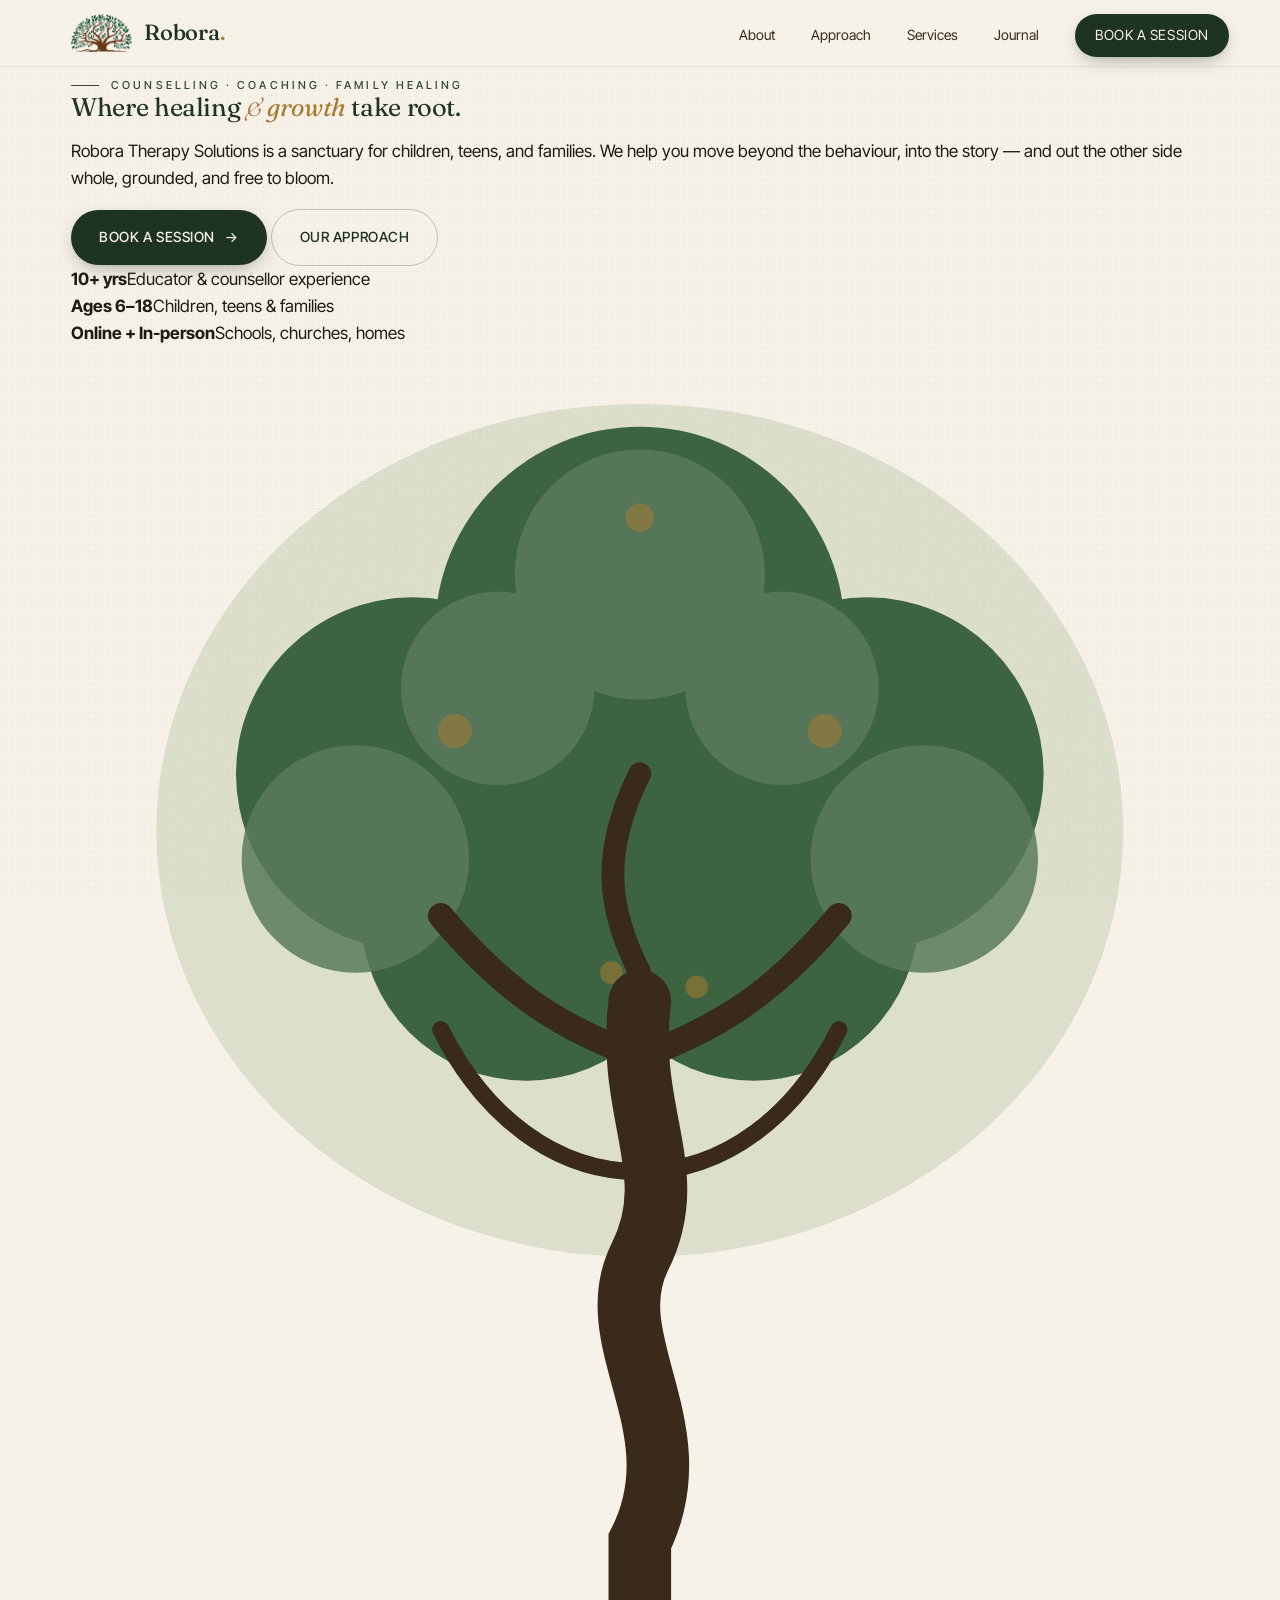
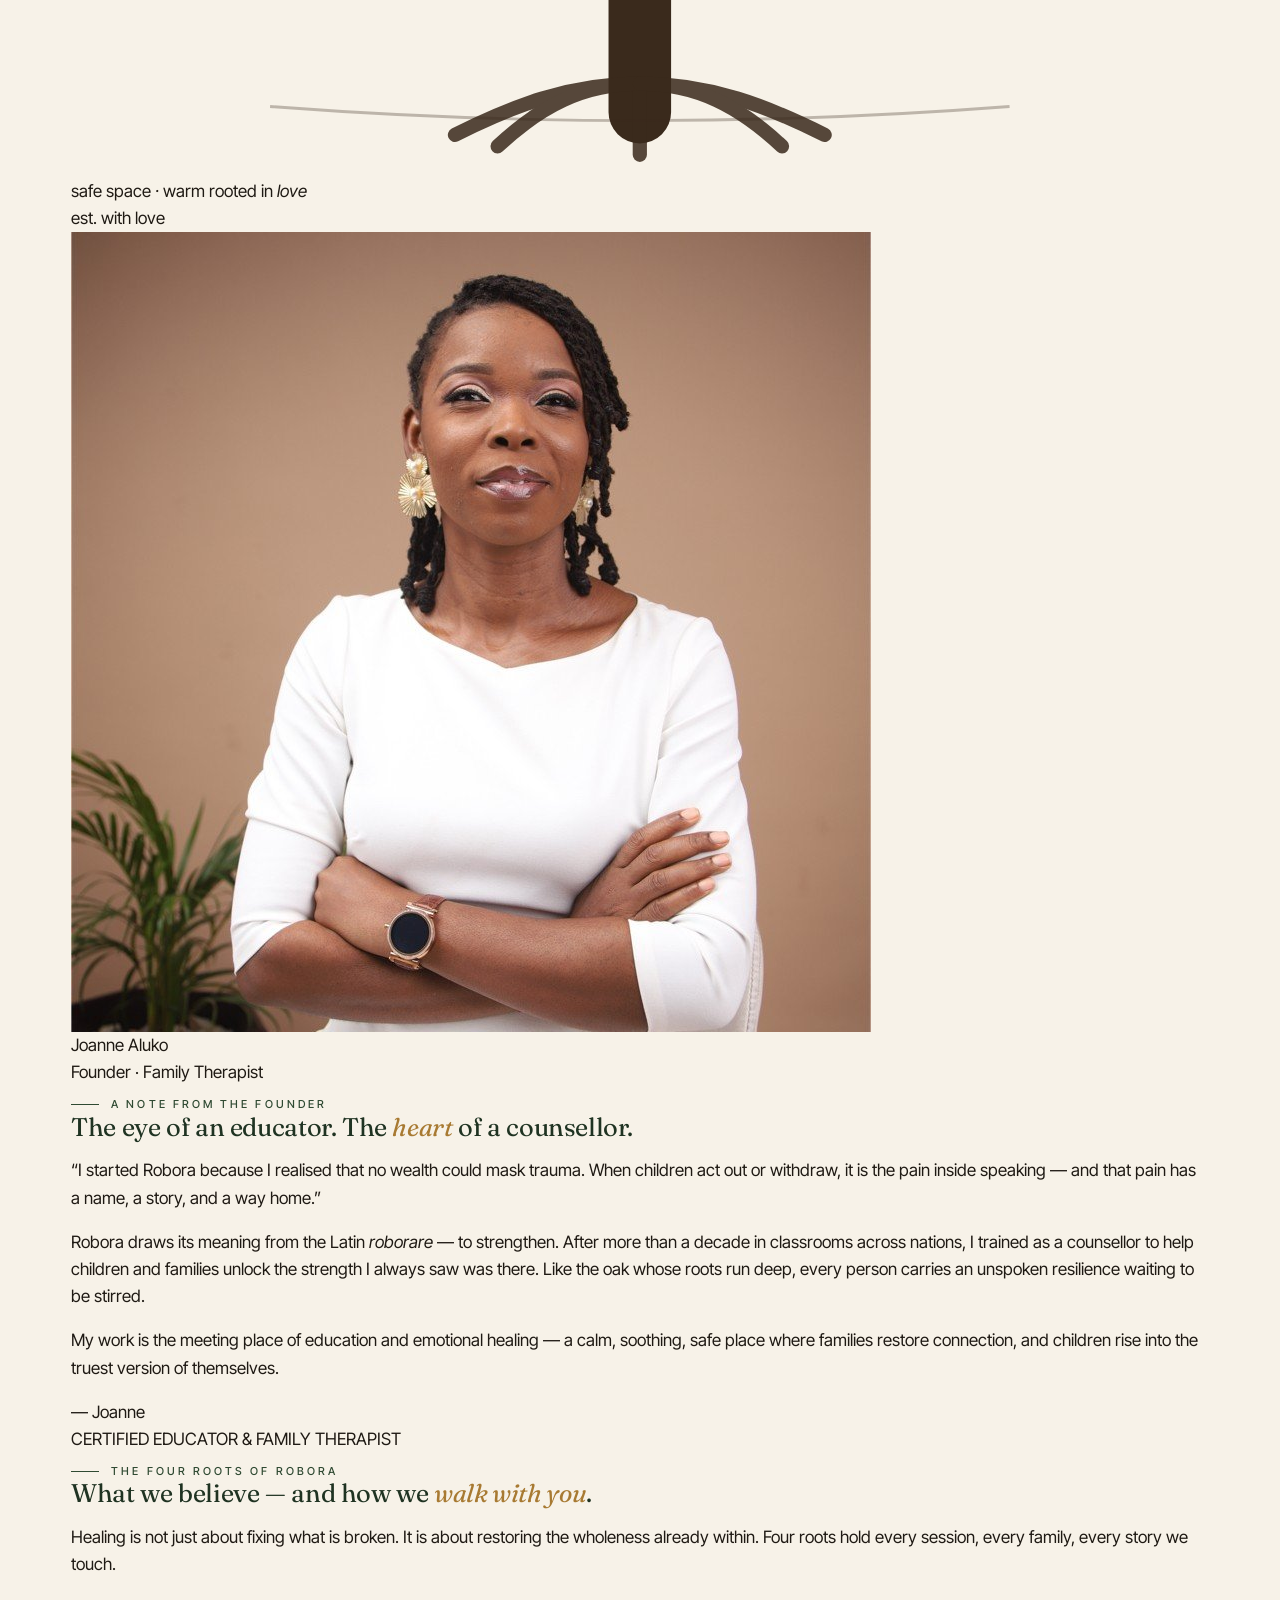
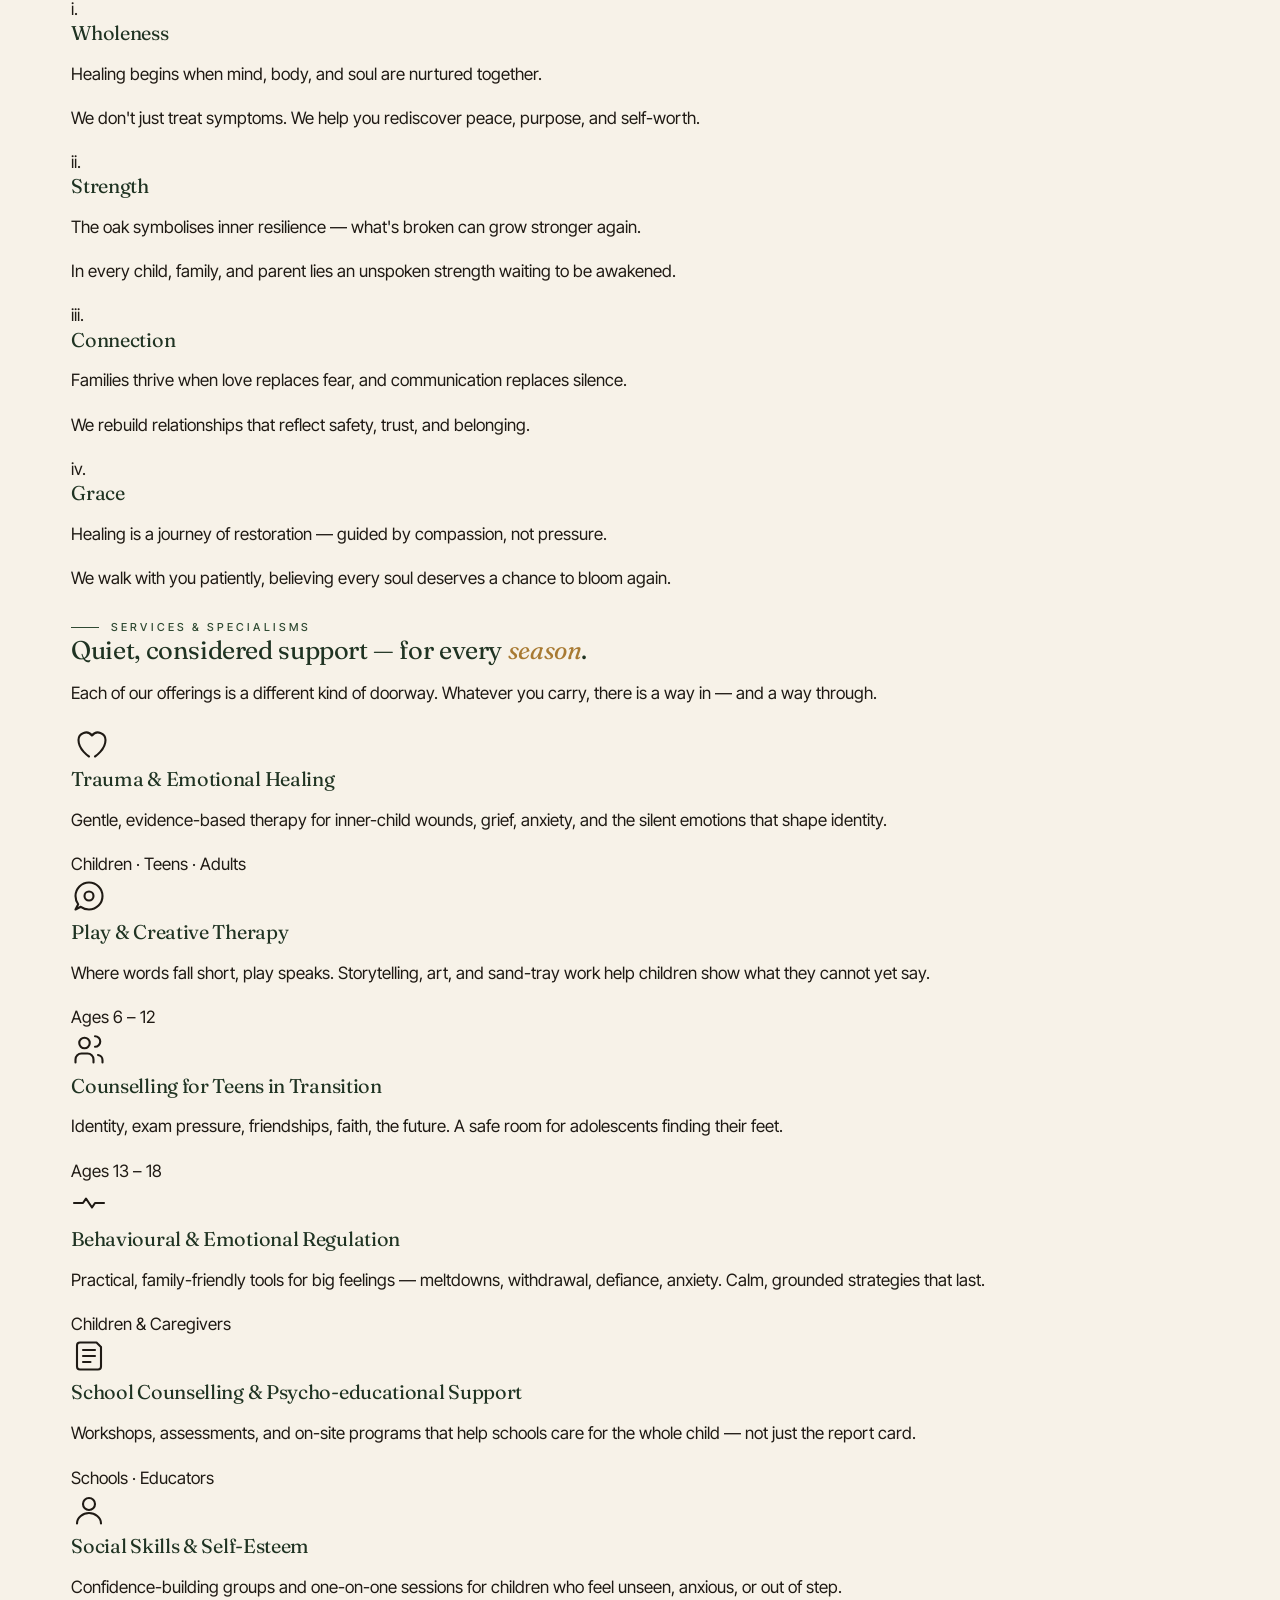
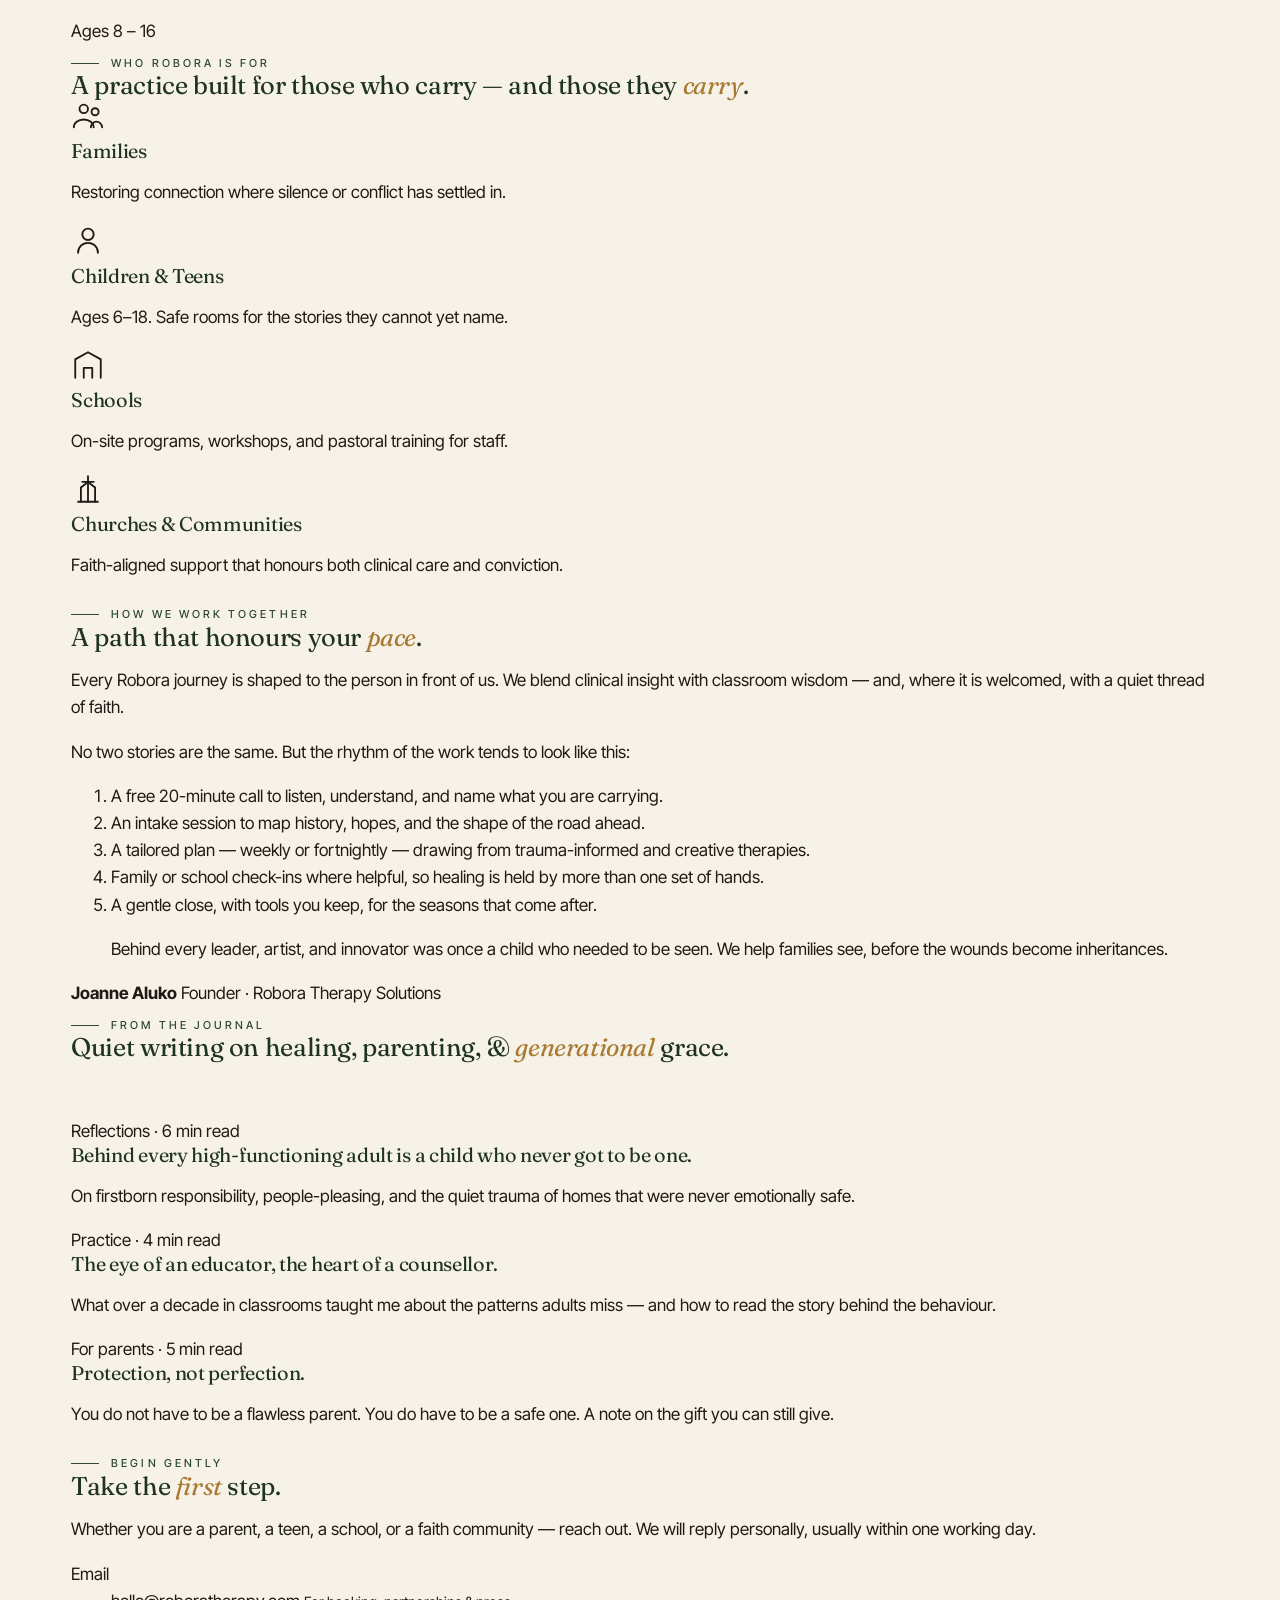
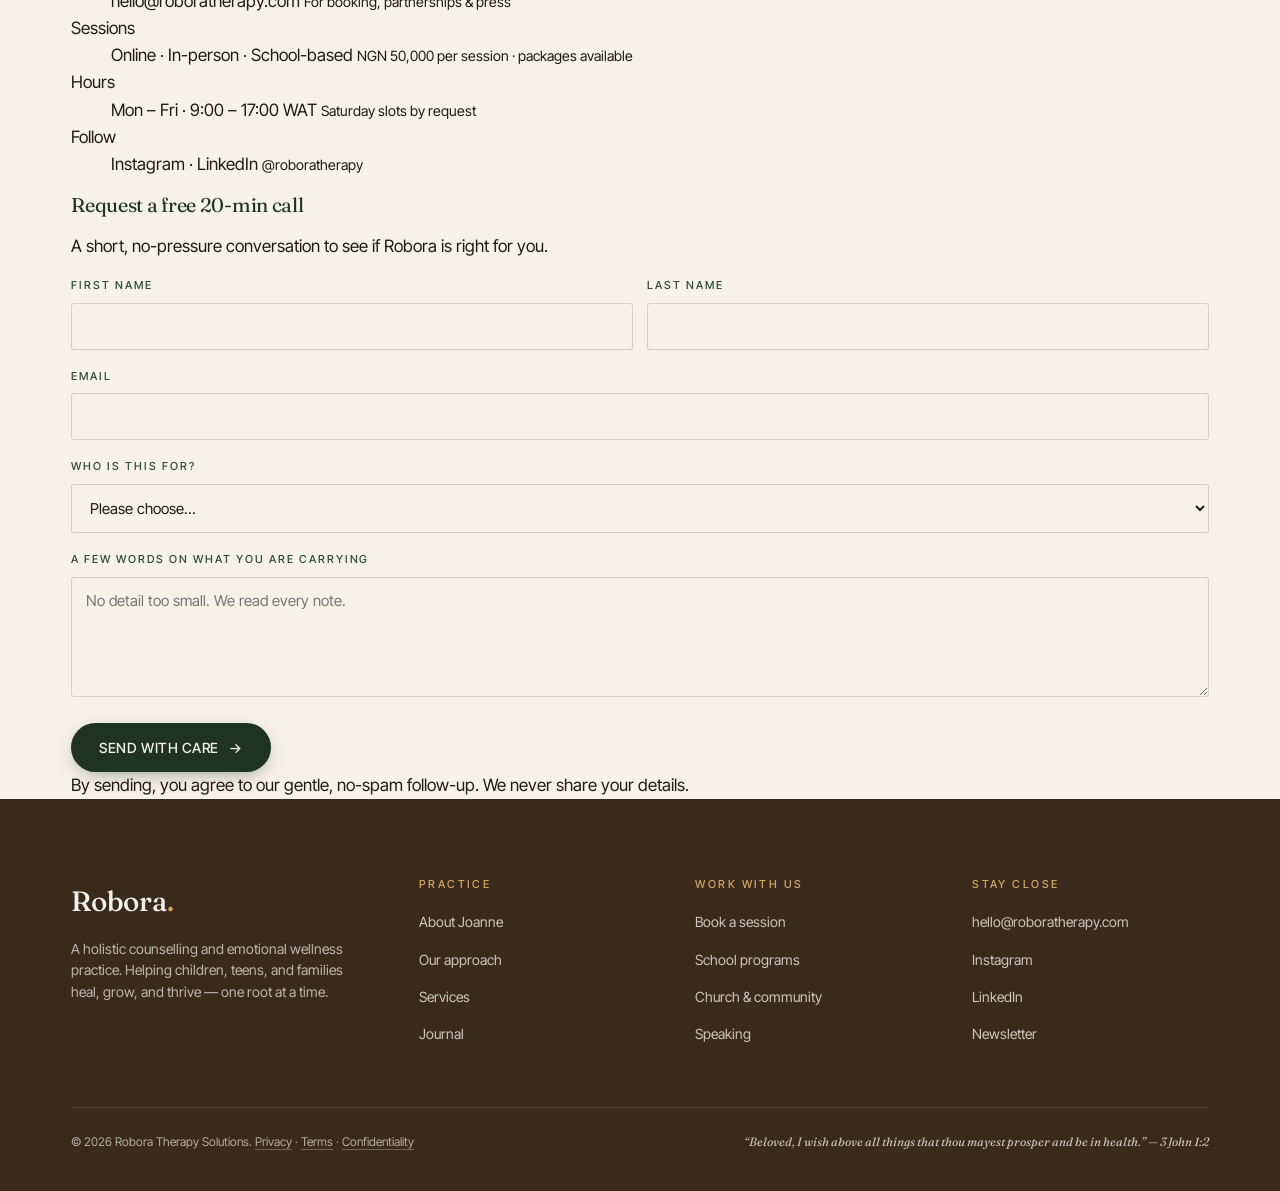
==== index.html @ 683ee9f8 "Add files via upload" ====
<!DOCTYPE html>
<html lang="en">
<head>
<meta charset="UTF-8" />
<meta name="viewport" content="width=device-width, initial-scale=1.0" />
<title>Robora Therapy Solutions — Where healing meets growth</title>
<meta name="description" content="Robora Therapy Solutions is a holistic counselling and emotional wellness practice helping children, teens, and families heal, grow, and thrive. Founded by Joanne Aluko." />
<!-- Fonts: Fraunces (display, soulful serif) + Inter Tight (clean modern sans) + Caveat (handwritten accent) -->
<link rel="preconnect" href="https://fonts.googleapis.com" />
<link rel="preconnect" href="https://fonts.gstatic.com" crossorigin />
<link href="https://fonts.googleapis.com/css2?family=Fraunces:ital,opsz,wght@0,9..144,300;0,9..144,400;0,9..144,500;0,9..144,600;0,9..144,700;1,9..144,400;1,9..144,500&family=Inter+Tight:wght@300;400;500;600&family=Caveat:wght@500;600&display=swap" rel="stylesheet" />


<meta name="description" content="Robora Therapy Solutions — a holistic counselling practice for children, teens, and families. Online and in-person sessions across Lagos, Nigeria.">
<meta name="theme-color" content="#1f3322">
<link rel="icon" type="image/png" href="assets/img/logo-icon.png">

<meta property="og:title" content="Robora Therapy Solutions · Where healing & growth take root">
<meta property="og:description" content="A holistic counselling practice for children, teens, and families. Online and in-person sessions across Lagos, Nigeria.">
<meta property="og:type" content="website">
<meta property="og:image" content="assets/img/joanne.jpg">

<link rel="preconnect" href="https://fonts.googleapis.com">
<link rel="preconnect" href="https://fonts.gstatic.com" crossorigin>
<link href="https://fonts.googleapis.com/css2?family=Fraunces:ital,opsz,wght@0,9..144,300;0,9..144,400;0,9..144,500;1,9..144,300;1,9..144,400&family=Inter+Tight:wght@300;400;500;600&family=Caveat:wght@500&display=swap" rel="stylesheet">

<link rel="stylesheet" href="assets/css/robora.css">
</head>
<body>
<a href="#main" class="sr-only">Skip to main content</a>

<!-- ═══════════════════════════════════════════════
     NAV
     ═══════════════════════════════════════════════ -->
<nav class="nav">
  <div class="nav-inner">
    <a href="#main" class="nav-brand" aria-label="Robora Therapy Solutions, home">
      <img src="assets/img/logo-icon.png" alt="" />
      <span class="wm">Robora<i>.</i></span>
    </a>
  </div>
</nav>
<!-- Toggle, drawer, and backdrop ALL live OUTSIDE <nav> so they escape the nav's stacking context. -->
<button class="nav-toggle" id="navToggle" aria-label="Open menu" aria-expanded="false" aria-controls="navLinks">
  <span class="bar"></span>
  <span class="bar"></span>
  <span class="bar"></span>
</button>
<div class="nav-links" id="navLinks">
  <a href="about/">About</a>
  <a href="#approach">Approach</a>
  <a href="#services">Services</a>
  <a href="#journal">Journal</a>
  <a href="book/" class="btn btn-primary nav-cta">Book a session</a>
  <div class="nav-drawer-foot">Rooted in love. Restored by grace.</div>
</div>
<div class="nav-backdrop" id="navBackdrop" aria-hidden="true"></div>

<main id="main" tabindex="-1">

<!-- ═══════════════════════════════════════════════
     HERO
     ═══════════════════════════════════════════════ -->
<section class="hero">
  <div class="container hero-grid">
    <div>
      <span class="eyebrow hero-eyebrow reveal">Counselling · Coaching · Family Healing</span>
      <h1 class="reveal">
        Where healing
        <span class="ampersand">&amp;</span>
        <em>growth</em>
        take root.
      </h1>
      <p class="hero-sub reveal">
        Robora Therapy Solutions is a sanctuary for children, teens, and families.
        We help you move beyond the behaviour, into the story — and out the other side
        whole, grounded, and free to bloom.
      </p>
      <div class="hero-actions reveal">
        <a href="book/" class="btn btn-primary">
          Book a session
          <span class="arrow">→</span>
        </a>
        <a href="#approach" class="btn btn-ghost">
          Our approach
        </a>
      </div>
      <div class="hero-meta reveal">
        <div><strong>10+ yrs</strong>Educator &amp; counsellor experience</div>
        <div><strong>Ages 6–18</strong>Children, teens &amp; families</div>
        <div><strong>Online + In-person</strong>Schools, churches, homes</div>
      </div>
    </div>

    <div class="hero-visual reveal" aria-hidden="true">
      <div class="frame"></div>

      <!-- Inline SVG tree (organic, hand-drawn feel) -->
      <svg class="tree" viewBox="0 0 400 500" xmlns="http://www.w3.org/2000/svg" aria-hidden="true">
        <!-- canopy halo -->
        <ellipse cx="200" cy="170" rx="170" ry="150" fill="#6a8a52" opacity="0.18"/>

        <!-- canopy clusters -->
        <g fill="#3d6440">
          <circle cx="120" cy="150" r="62"/>
          <circle cx="200" cy="100" r="72"/>
          <circle cx="280" cy="150" r="62"/>
          <circle cx="160" cy="200" r="58"/>
          <circle cx="240" cy="200" r="58"/>
          <circle cx="200" cy="170" r="70"/>
        </g>
        <g fill="#5a7a5d" opacity="0.85">
          <circle cx="100" cy="180" r="40"/>
          <circle cx="300" cy="180" r="40"/>
          <circle cx="200" cy="80" r="44"/>
          <circle cx="150" cy="120" r="34"/>
          <circle cx="250" cy="120" r="34"/>
        </g>

        <!-- highlights (gold-touched leaves) -->
        <g fill="#a87a32" opacity="0.55">
          <circle cx="135" cy="135" r="6"/>
          <circle cx="265" cy="135" r="6"/>
          <circle cx="200" cy="60" r="5"/>
          <circle cx="190" cy="220" r="4"/>
          <circle cx="220" cy="225" r="4"/>
        </g>

        <!-- trunk -->
        <path d="M200 230
                 C 195 270, 215 290, 200 320
                 C 185 350, 220 380, 200 420
                 C 200 440, 200 460, 200 480"
              stroke="#3a2a1c" stroke-width="22" fill="none" stroke-linecap="round"/>

        <!-- branches -->
        <path d="M200 250 C 175 240, 155 230, 130 200" stroke="#3a2a1c" stroke-width="9" fill="none" stroke-linecap="round"/>
        <path d="M200 250 C 225 240, 245 230, 270 200" stroke="#3a2a1c" stroke-width="9" fill="none" stroke-linecap="round"/>
        <path d="M200 220 C 190 200, 185 180, 200 150" stroke="#3a2a1c" stroke-width="8" fill="none" stroke-linecap="round"/>
        <path d="M200 290 C 170 290, 145 270, 130 240" stroke="#3a2a1c" stroke-width="6" fill="none" stroke-linecap="round"/>
        <path d="M200 290 C 230 290, 255 270, 270 240" stroke="#3a2a1c" stroke-width="6" fill="none" stroke-linecap="round"/>

        <!-- roots -->
        <g stroke="#3a2a1c" stroke-width="5" fill="none" stroke-linecap="round" opacity="0.85">
          <path d="M200 470 C 175 470, 155 478, 135 488"/>
          <path d="M200 470 C 225 470, 245 478, 265 488"/>
          <path d="M200 470 C 200 480, 200 488, 200 495"/>
          <path d="M200 470 C 180 470, 165 478, 150 492"/>
          <path d="M200 470 C 220 470, 235 478, 250 492"/>
        </g>

        <!-- ground line -->
        <path d="M70 478 Q 200 488 330 478" stroke="#3a2a1c" stroke-width="1" opacity="0.3" fill="none"/>
      </svg>

      <span class="badge b1">safe space <i>·</i> warm</span>
      <span class="badge b2">rooted in <i>love</i></span>
    </div>
  </div>
</section>

<!-- ═══════════════════════════════════════════════
     ABOUT
     ═══════════════════════════════════════════════ -->
<section class="about" id="about">
  <div class="container about-grid">
    <div class="about-portrait reveal">
      <span class="frame-mark">est. with love</span>
      <img class="portrait-photo" src="assets/img/joanne.jpg" alt="Portrait of Joanne Aluko, founder of Robora Therapy Solutions" />
      <div class="name-tag">
        <div class="n">Joanne Aluko</div>
        <div class="r">Founder · Family Therapist</div>
      </div>
    </div>

    <div class="about-content reveal">
      <span class="eyebrow">A note from the founder</span>
      <h2>The eye of an educator. The <em>heart</em> of a counsellor.</h2>
      <p class="lede">
        “I started Robora because I realised that no wealth could mask trauma. When children
        act out or withdraw, it is the pain inside speaking — and that pain has a name, a story,
        and a way home.”
      </p>
      <p>
        Robora draws its meaning from the Latin <em>roborare</em> — to strengthen.
        After more than a decade in classrooms across nations, I trained as a counsellor
        to help children and families unlock the strength I always saw was there. Like the oak
        whose roots run deep, every person carries an unspoken resilience waiting to be stirred.
      </p>
      <p>
        My work is the meeting place of education and emotional healing — a calm,
        soothing, safe place where families restore connection, and children rise into
        the truest version of themselves.
      </p>
      <div class="about-sig">— Joanne</div>
      <div class="role">CERTIFIED EDUCATOR &amp; FAMILY THERAPIST</div>
    </div>
  </div>
</section>

<!-- ═══════════════════════════════════════════════
     ROOTS / PILLARS
     ═══════════════════════════════════════════════ -->
<section class="approach" id="approach">
  <div class="container">
    <div class="roots-head">
      <div class="reveal">
        <span class="eyebrow">The four roots of Robora</span>
        <h2>What we believe — and how we <em>walk with you</em>.</h2>
      </div>
      <p class="reveal">
        Healing is not just about fixing what is broken. It is about restoring the wholeness
        already within. Four roots hold every session, every family, every story we touch.
      </p>
    </div>

    <div class="roots-grid">
      <article class="root reveal">
        <div class="num">i.</div>
        <h3>Wholeness</h3>
        <p class="core">Healing begins when mind, body, and soul are nurtured together.</p>
        <p>We don't just treat symptoms. We help you rediscover peace, purpose, and self-worth.</p>
      </article>

      <article class="root reveal">
        <div class="num">ii.</div>
        <h3>Strength</h3>
        <p class="core">The oak symbolises inner resilience — what's broken can grow stronger again.</p>
        <p>In every child, family, and parent lies an unspoken strength waiting to be awakened.</p>
      </article>

      <article class="root reveal">
        <div class="num">iii.</div>
        <h3>Connection</h3>
        <p class="core">Families thrive when love replaces fear, and communication replaces silence.</p>
        <p>We rebuild relationships that reflect safety, trust, and belonging.</p>
      </article>

      <article class="root reveal">
        <div class="num">iv.</div>
        <h3>Grace</h3>
        <p class="core">Healing is a journey of restoration — guided by compassion, not pressure.</p>
        <p>We walk with you patiently, believing every soul deserves a chance to bloom again.</p>
      </article>
    </div>
  </div>
</section>

<!-- ═══════════════════════════════════════════════
     SERVICES
     ═══════════════════════════════════════════════ -->
<section class="services" id="services">
  <div class="container">
    <div class="services-head">
      <div class="reveal">
        <span class="eyebrow">Services &amp; specialisms</span>
        <h2>Quiet, considered support — for every <em>season</em>.</h2>
      </div>
      <p class="reveal">
        Each of our offerings is a different kind of doorway. Whatever you carry, there is a way in —
        and a way through.
      </p>
    </div>

    <div class="services-grid">

      <article class="service reveal">
        <div class="icon">
          <svg width="36" height="36" viewBox="0 0 24 24" fill="none" stroke="currentColor" stroke-width="1.4" stroke-linecap="round" stroke-linejoin="round">
            <path d="M12 21s-7-4.5-7-11a5 5 0 0 1 9-3 5 5 0 0 1 9 3c0 6.5-7 11-7 11"/>
          </svg>
        </div>
        <h3>Trauma &amp; Emotional Healing</h3>
        <p>Gentle, evidence-based therapy for inner-child wounds, grief, anxiety, and the silent emotions that shape identity.</p>
        <span class="age">Children · Teens · Adults</span>
      </article>

      <article class="service featured reveal">
        <div class="icon">
          <svg width="36" height="36" viewBox="0 0 24 24" fill="none" stroke="currentColor" stroke-width="1.4" stroke-linecap="round" stroke-linejoin="round">
            <path d="M3 12c0-5 4-9 9-9s9 4 9 9-4 9-9 9c-2 0-4-.7-5.5-1.8L3 21l1.8-3.5C3.7 16 3 14 3 12z"/>
            <circle cx="12" cy="12" r="3"/>
          </svg>
        </div>
        <h3>Play &amp; Creative Therapy</h3>
        <p>Where words fall short, play speaks. Storytelling, art, and sand-tray work help children show what they cannot yet say.</p>
        <span class="age">Ages 6 – 12</span>
      </article>

      <article class="service reveal">
        <div class="icon">
          <svg width="36" height="36" viewBox="0 0 24 24" fill="none" stroke="currentColor" stroke-width="1.4" stroke-linecap="round" stroke-linejoin="round">
            <path d="M3 21v-2a4 4 0 0 1 4-4h4a4 4 0 0 1 4 4v2"/>
            <circle cx="9" cy="8" r="3.5"/>
            <path d="M16 3.5a3.5 3.5 0 0 1 0 7"/>
            <path d="M21 21v-1.5a3.5 3.5 0 0 0-3-3.5"/>
          </svg>
        </div>
        <h3>Counselling for Teens in Transition</h3>
        <p>Identity, exam pressure, friendships, faith, the future. A safe room for adolescents finding their feet.</p>
        <span class="age">Ages 13 – 18</span>
      </article>

      <article class="service reveal">
        <div class="icon">
          <svg width="36" height="36" viewBox="0 0 24 24" fill="none" stroke="currentColor" stroke-width="1.4" stroke-linecap="round" stroke-linejoin="round">
            <path d="M2 12h6l2-3 4 6 2-3h6"/>
          </svg>
        </div>
        <h3>Behavioural &amp; Emotional Regulation</h3>
        <p>Practical, family-friendly tools for big feelings — meltdowns, withdrawal, defiance, anxiety. Calm, grounded strategies that last.</p>
        <span class="age">Children &amp; Caregivers</span>
      </article>

      <article class="service reveal">
        <div class="icon">
          <svg width="36" height="36" viewBox="0 0 24 24" fill="none" stroke="currentColor" stroke-width="1.4" stroke-linecap="round" stroke-linejoin="round">
            <path d="M4 19V5a2 2 0 0 1 2-2h11l3 3v13a2 2 0 0 1-2 2H6a2 2 0 0 1-2-2z"/>
            <path d="M8 8h8M8 12h8M8 16h5"/>
          </svg>
        </div>
        <h3>School Counselling &amp; Psycho-educational Support</h3>
        <p>Workshops, assessments, and on-site programs that help schools care for the whole child — not just the report card.</p>
        <span class="age">Schools · Educators</span>
      </article>

      <article class="service reveal">
        <div class="icon">
          <svg width="36" height="36" viewBox="0 0 24 24" fill="none" stroke="currentColor" stroke-width="1.4" stroke-linecap="round" stroke-linejoin="round">
            <circle cx="12" cy="8" r="4"/>
            <path d="M4 21c0-4 4-7 8-7s8 3 8 7"/>
          </svg>
        </div>
        <h3>Social Skills &amp; Self-Esteem</h3>
        <p>Confidence-building groups and one-on-one sessions for children who feel unseen, anxious, or out of step.</p>
        <span class="age">Ages 8 – 16</span>
      </article>

    </div>
  </div>
</section>

<!-- ═══════════════════════════════════════════════
     AUDIENCES
     ═══════════════════════════════════════════════ -->
<section class="audiences">
  <div class="container">
    <div class="aud-head">
      <span class="eyebrow reveal">Who Robora is for</span>
      <h2 class="reveal">A practice built for those who carry — and those they <em>carry</em>.</h2>
    </div>

    <div class="aud-grid">
      <div class="aud reveal">
        <div class="ring">
          <svg width="34" height="34" viewBox="0 0 24 24" fill="none" stroke="currentColor" stroke-width="1.3" stroke-linecap="round" stroke-linejoin="round">
            <circle cx="9" cy="7" r="3"/>
            <circle cx="17" cy="9" r="2.5"/>
            <path d="M2 20c0-3 3-5.5 7-5.5s7 2.5 7 5.5"/>
            <path d="M14 20c0-2.2 2-4 4-4s4 1.8 4 4"/>
          </svg>
        </div>
        <h3>Families</h3>
        <p>Restoring connection where silence or conflict has settled in.</p>
      </div>

      <div class="aud reveal">
        <div class="ring">
          <svg width="34" height="34" viewBox="0 0 24 24" fill="none" stroke="currentColor" stroke-width="1.3" stroke-linecap="round" stroke-linejoin="round">
            <circle cx="12" cy="8" r="4"/>
            <path d="M5 21c0-4 3-7 7-7s7 3 7 7"/>
          </svg>
        </div>
        <h3>Children &amp; Teens</h3>
        <p>Ages 6–18. Safe rooms for the stories they cannot yet name.</p>
      </div>

      <div class="aud reveal">
        <div class="ring">
          <svg width="34" height="34" viewBox="0 0 24 24" fill="none" stroke="currentColor" stroke-width="1.3" stroke-linecap="round" stroke-linejoin="round">
            <path d="M3 21V8l9-5 9 5v13"/>
            <path d="M9 21v-7h6v7"/>
          </svg>
        </div>
        <h3>Schools</h3>
        <p>On-site programs, workshops, and pastoral training for staff.</p>
      </div>

      <div class="aud reveal">
        <div class="ring">
          <svg width="34" height="34" viewBox="0 0 24 24" fill="none" stroke="currentColor" stroke-width="1.3" stroke-linecap="round" stroke-linejoin="round">
            <path d="M12 3v18"/>
            <path d="M8 7h8"/>
            <path d="M5 21h14"/>
            <path d="M7 21V11l5-4 5 4v10"/>
          </svg>
        </div>
        <h3>Churches &amp; Communities</h3>
        <p>Faith-aligned support that honours both clinical care and conviction.</p>
      </div>
    </div>
  </div>
</section>

<!-- ═══════════════════════════════════════════════
     APPROACH
     ═══════════════════════════════════════════════ -->
<section class="approach">
  <div class="container approach-grid">
    <div class="approach-content reveal">
      <span class="eyebrow">How we work together</span>
      <h2>A path that honours your <em>pace</em>.</h2>
      <p>
        Every Robora journey is shaped to the person in front of us. We blend clinical insight
        with classroom wisdom — and, where it is welcomed, with a quiet thread of faith.
      </p>
      <p>
        No two stories are the same. But the rhythm of the work tends to look like this:
      </p>
      <ol class="approach-list">
        <li>A free 20-minute call to listen, understand, and name what you are carrying.</li>
        <li>An intake session to map history, hopes, and the shape of the road ahead.</li>
        <li>A tailored plan — weekly or fortnightly — drawing from trauma-informed and creative therapies.</li>
        <li>Family or school check-ins where helpful, so healing is held by more than one set of hands.</li>
        <li>A gentle close, with tools you keep, for the seasons that come after.</li>
      </ol>
    </div>

    <figure class="pull-quote reveal">
      <blockquote>Behind every leader, artist, and innovator was once a child who needed to be seen. We help families see, before the wounds become inheritances.</blockquote>
      <figcaption class="src">
        <strong>Joanne Aluko</strong>
        Founder · Robora Therapy Solutions
      </figcaption>
    </figure>
  </div>
</section>

<!-- ═══════════════════════════════════════════════
     JOURNAL
     ═══════════════════════════════════════════════ -->
<section class="journal" id="journal">
  <div class="container">
    <div class="journal-head">
      <div class="reveal">
        <span class="eyebrow">From the journal</span>
        <h2>Quiet writing on healing, parenting, &amp; <em>generational</em> grace.</h2>
      </div>
      <a href="contact/" class="btn btn-ghost reveal" style="background: transparent; color: var(--ivory); border-color: rgba(247,242,232,0.3);">All entries →</a>
    </div>

    <div class="journal-grid">
      <article class="post post-1 reveal">
        <div class="img"></div>
        <div class="meta">Reflections · 6 min read</div>
        <h3>Behind every high-functioning adult is a child who never got to be one.</h3>
        <p>On firstborn responsibility, people-pleasing, and the quiet trauma of homes that were never emotionally safe.</p>
      </article>

      <article class="post post-2 reveal">
        <div class="img"></div>
        <div class="meta">Practice · 4 min read</div>
        <h3>The eye of an educator, the heart of a counsellor.</h3>
        <p>What over a decade in classrooms taught me about the patterns adults miss — and how to read the story behind the behaviour.</p>
      </article>

      <article class="post post-3 reveal">
        <div class="img"></div>
        <div class="meta">For parents · 5 min read</div>
        <h3>Protection, not perfection.</h3>
        <p>You do not have to be a flawless parent. You do have to be a safe one. A note on the gift you can still give.</p>
      </article>
    </div>
  </div>
</section>

<!-- ═══════════════════════════════════════════════
     CONTACT
     ═══════════════════════════════════════════════ -->
<section class="contact" id="contact">
  <div class="container contact-grid">
    <div class="reveal">
      <span class="eyebrow">Begin gently</span>
      <h2>Take the <em>first</em> step.</h2>
      <p class="lede">
        Whether you are a parent, a teen, a school, or a faith community —
        reach out. We will reply personally, usually within one working day.
      </p>

      <dl class="contact-list">
        <div>
          <dt>Email</dt>
          <dd>
            <a href="mailto:hello@roboratherapy.com">hello@roboratherapy.com</a>
            <small>For booking, partnerships &amp; press</small>
          </dd>
        </div>
        <div>
          <dt>Sessions</dt>
          <dd>
            Online · In-person · School-based
            <small>NGN 50,000 per session · packages available</small>
          </dd>
        </div>
        <div>
          <dt>Hours</dt>
          <dd>
            Mon – Fri · 9:00 – 17:00 WAT
            <small>Saturday slots by request</small>
          </dd>
        </div>
        <div>
          <dt>Follow</dt>
          <dd>
            <a href="contact/">Instagram</a> · <a href="contact/">LinkedIn</a>
            <small>@roboratherapy</small>
          </dd>
        </div>
      </dl>
    </div>

    <form class="contact-form reveal" onsubmit="handleSubmit(event)">
      <h3>Request a free 20-min call</h3>
      <p class="sub">A short, no-pressure conversation to see if Robora is right for you.</p>

      <div class="field-row">
        <div class="field">
          <label for="fname">First name</label>
          <input id="fname" name="fname" type="text" required />
        </div>
        <div class="field">
          <label for="lname">Last name</label>
          <input id="lname" name="lname" type="text" required />
        </div>
      </div>

      <div class="field">
        <label for="email">Email</label>
        <input id="email" name="email" type="email" required />
      </div>

      <div class="field">
        <label for="who">Who is this for?</label>
        <select id="who" name="who" required>
          <option value="">Please choose…</option>
          <option>My child (6–12)</option>
          <option>My teenager (13–18)</option>
          <option>Myself / family</option>
          <option>A school / institution</option>
          <option>A church / community</option>
        </select>
      </div>

      <div class="field">
        <label for="msg">A few words on what you are carrying</label>
        <textarea id="msg" name="msg" rows="4" placeholder="No detail too small. We read every note."></textarea>
      </div>

      <button class="btn btn-primary" type="submit">
        Send with care
        <span class="arrow">→</span>
      </button>
      <div class="small">By sending, you agree to our gentle, no-spam follow-up. We never share your details.</div>
    </form>
  </div>
</section>

</main>

<!-- ═══════════════════════════════════════════════
     FOOTER
     ═══════════════════════════════════════════════ -->
<footer class="foot">
  <div class="container">
    <div class="foot-top">
      <div class="foot-brand">
        <div class="wm">Robora<i>.</i></div>
        <p>
          A holistic counselling and emotional wellness practice. Helping children, teens,
          and families heal, grow, and thrive — one root at a time.
        </p>
      </div>

      <div class="foot-col">
        <h3>Practice</h3>
        <ul>
          <li><a href="about/">About Joanne</a></li>
          <li><a href="#approach">Our approach</a></li>
          <li><a href="#services">Services</a></li>
          <li><a href="#journal">Journal</a></li>
        </ul>
      </div>

      <div class="foot-col">
        <h3>Work with us</h3>
        <ul>
          <li><a href="book/">Book a session</a></li>
          <li><a href="#contact">School programs</a></li>
          <li><a href="#contact">Church &amp; community</a></li>
          <li><a href="#contact">Speaking</a></li>
        </ul>
      </div>

      <div class="foot-col">
        <h3>Stay close</h3>
        <ul>
          <li><a href="mailto:hello@roboratherapy.com">hello@roboratherapy.com</a></li>
          <li><a href="contact/">Instagram</a></li>
          <li><a href="contact/">LinkedIn</a></li>
          <li><a href="contact/">Newsletter</a></li>
        </ul>
      </div>
    </div>

    <div class="foot-bot">
      <span>© 2026 Robora Therapy Solutions. <a href="privacy/" style="color:inherit;border-bottom:1px solid rgba(247,242,232,0.3)">Privacy</a> · <a href="terms/" style="color:inherit;border-bottom:1px solid rgba(247,242,232,0.3)">Terms</a> · <a href="confidentiality/" style="color:inherit;border-bottom:1px solid rgba(247,242,232,0.3)">Confidentiality</a></span>
      <span class="scrip">“Beloved, I wish above all things that thou mayest prosper and be in health.” — 3 John 1:2</span>
    </div>
  </div>
</footer>

<script defer src="assets/js/robora.js"></script>
</body>
</html>
---- assets/css/robora.css ----
/* =========================================================================
   ROBORA THERAPY SOLUTIONS · site stylesheet
   Single shared CSS for every page. Tokens, components, responsive rules.
   ========================================================================= */

:root{
  /* Earth + sanctuary palette */
  --ivory:        #f7f2e8;
  --paper:        #efe7d6;
  --paper-deep:   #e7dcc6;
  --bark:         #3a2a1c;
  --ink:          #1f1a14;
  --moss:         #2f4a32;
  --moss-deep:    #1f3322;
  --moss-soft:    #5a7a5d;
  --leaf:         #6a8a52;
  --gold:         #a87a32;
  --gold-warm:    #d3a766;
  --clay:         #b8704a;

  --max: 1240px;
  --pad: clamp(20px, 4vw, 56px);

  --font-display: "Fraunces", "Cormorant Garamond", Georgia, serif;
  --font-body:    "Inter Tight", -apple-system, BlinkMacSystemFont, "Segoe UI", system-ui, sans-serif;
  --font-hand:    "Caveat", "Bradley Hand", cursive;
  --font-mono:    ui-monospace, "SFMono-Regular", Menlo, Consolas, monospace;
}

*,*::before,*::after{ box-sizing: border-box; }
html{ scroll-behavior: smooth; }
body{
  margin: 0;
  background: var(--ivory);
  color: var(--ink);
  font-family: var(--font-body);
  font-weight: 400;
  font-size: 17px;
  line-height: 1.6;
  -webkit-font-smoothing: antialiased;
  text-rendering: optimizeLegibility;
  overflow-x: hidden;
}

/* Paper grain texture overlay */
body::before{
  content: "";
  position: fixed; inset: 0;
  pointer-events: none;
  background-image:
    radial-gradient(rgba(58,42,28,0.035) 1px, transparent 1px),
    radial-gradient(rgba(58,42,28,0.025) 1px, transparent 1px);
  background-size: 3px 3px, 7px 7px;
  background-position: 0 0, 1px 2px;
  z-index: 1;
  mix-blend-mode: multiply;
}

a{ color: inherit; text-decoration: none; }
img{ max-width: 100%; display: block; }
figure{ margin: 0; }

/* Body scroll lock when drawer open */
body.menu-open{ overflow: hidden; }

/* =========================================================================
   SHARED LAYOUT
   ========================================================================= */
.container{
  max-width: var(--max);
  margin: 0 auto;
  padding: 0 var(--pad);
  position: relative;
  z-index: 2;
}

.eyebrow{
  font-family: var(--font-body);
  font-size: 11px;
  letter-spacing: 0.28em;
  text-transform: uppercase;
  color: var(--moss);
  font-weight: 500;
  display: inline-flex;
  align-items: center;
  gap: 12px;
}
.eyebrow::before{
  content: "";
  width: 28px; height: 1px;
  background: var(--moss);
  display: inline-block;
}
.eyebrow.on-dark{ color: var(--gold-warm); }
.eyebrow.on-dark::before{ background: var(--gold-warm); }

/* Headings — common */
h1, h2, h3, h4{
  font-family: var(--font-display);
  font-weight: 400;
  letter-spacing: -0.015em;
  color: var(--moss-deep);
  margin: 0;
  line-height: 1.05;
}
h1 em, h2 em, h3 em{
  font-style: italic;
  font-weight: 400;
  color: var(--gold);
  font-feature-settings: "ss01";
}
h1 .ampersand{
  font-style: italic;
  font-weight: 300;
  color: var(--clay);
}

/* Buttons */
.btn{
  display: inline-flex;
  align-items: center;
  gap: 10px;
  padding: 16px 28px;
  border-radius: 999px;
  font-family: var(--font-body);
  font-size: 14px;
  font-weight: 500;
  letter-spacing: 0.04em;
  text-transform: uppercase;
  transition: transform .35s ease, background .35s ease, color .35s ease, box-shadow .35s ease;
  cursor: pointer;
  border: none;
}
.btn-primary{
  background: var(--moss-deep);
  color: var(--ivory);
  box-shadow: 0 6px 20px -8px rgba(31,51,34,0.6);
}
.btn-primary:hover, .btn-primary:focus-visible{
  background: var(--bark);
  transform: translateY(-2px);
  box-shadow: 0 12px 28px -10px rgba(31,51,34,0.7);
}
.btn-ghost{
  background: transparent;
  color: var(--moss-deep);
  border: 1px solid rgba(31,51,34,0.25);
}
.btn-ghost:hover, .btn-ghost:focus-visible{
  background: var(--moss-deep);
  color: var(--ivory);
  border-color: var(--moss-deep);
}
.btn-ghost.on-dark{ color: var(--ivory); border-color: rgba(247,242,232,0.3); }
.btn-ghost.on-dark:hover, .btn-ghost.on-dark:focus-visible{
  background: var(--ivory); color: var(--moss-deep);
}
.btn .arrow{ transition: transform .35s ease; }
.btn:hover .arrow, .btn:focus-visible .arrow{ transform: translateX(4px); }

/* =========================================================================
   NAV (sticky top, mobile drawer from right)
   ========================================================================= */
.nav{
  position: sticky; top: 0;
  z-index: 50;
  backdrop-filter: blur(14px);
  -webkit-backdrop-filter: blur(14px);
  background: rgba(247,242,232,0.82);
  border-bottom: 1px solid rgba(58,42,28,0.08);
}
.nav-inner{
  max-width: var(--max);
  margin: 0 auto;
  padding: 14px var(--pad);
  display: flex;
  align-items: center;
  justify-content: space-between;
  gap: 24px;
}
.nav-brand{
  display: flex; align-items: center; gap: 12px;
}
.nav-brand img{ height: 38px; width: auto; object-fit: contain; }
.nav-brand .wm{
  font-family: var(--font-display);
  font-size: 22px;
  font-weight: 500;
  color: var(--moss-deep);
  letter-spacing: -0.01em;
}
.nav-brand .wm i{ font-style: normal; color: var(--gold); }

.nav-links{
  display: flex;
  gap: 36px;
  align-items: center;
  position: fixed;
  top: 0;
  right: var(--pad);
  height: 71px;
  z-index: 60;
}
.nav-links .nav-drawer-foot{ display: none; }
.nav-links a{
  font-size: 14px;
  font-weight: 400;
  color: var(--bark);
  position: relative;
  transition: color .25s;
}
.nav-links a::after{
  content: "";
  position: absolute; left: 0; bottom: -4px;
  height: 1px; width: 0;
  background: var(--gold);
  transition: width .35s ease;
}
.nav-links a:hover, .nav-links a:focus-visible{ color: var(--moss-deep); }
.nav-links a:hover::after, .nav-links a:focus-visible::after{ width: 100%; }
.nav-links a.is-current{ color: var(--moss-deep); }
.nav-links a.is-current::after{ width: 100%; }
.nav-cta{
  padding: 10px 20px;
  font-size: 12px;
}
.nav-links a.btn-primary{ color: var(--ivory); }
.nav-links a.btn-primary:hover{ color: var(--ivory); }
.nav-links a.btn-primary::after{ display: none; }

.nav-toggle{
  display: none;
  background: none; border: none;
  width: 40px; height: 40px;
  cursor: pointer;
  color: var(--moss-deep);
  align-items: center; justify-content: center;
  position: relative;
  z-index: 110;
}
.nav-toggle .bar{
  position: absolute;
  left: 10px; right: 10px;
  height: 1.5px;
  background: var(--moss-deep);
  border-radius: 2px;
  transition: transform .35s ease, opacity .25s ease, top .35s ease;
}
.nav-toggle .bar:nth-child(1){ top: 14px; }
.nav-toggle .bar:nth-child(2){ top: 20px; }
.nav-toggle .bar:nth-child(3){ top: 26px; }
.nav-toggle.is-open .bar:nth-child(1){ top: 20px; transform: rotate(45deg); }
.nav-toggle.is-open .bar:nth-child(2){ opacity: 0; }
.nav-toggle.is-open .bar:nth-child(3){ top: 20px; transform: rotate(-45deg); }

@media (max-width: 880px){
  .nav-toggle{
    display: flex;
    position: fixed;
    top: 14px;
    right: var(--pad);
  }
}

.nav-backdrop{
  position: fixed; inset: 0;
  background: rgba(31,26,20,0.45);
  backdrop-filter: blur(2px);
  -webkit-backdrop-filter: blur(2px);
  opacity: 0;
  visibility: hidden;
  transition: opacity .4s ease, visibility .4s ease;
  z-index: 90;
}
.nav-backdrop.is-open{ opacity: 1; visibility: visible; }

@media (max-width: 880px){
  .nav-links{
    position: fixed;
    top: 0; right: 0;
    height: 100dvh;
    width: min(82vw, 360px);
    background: var(--ivory);
    border-left: 1px solid rgba(58,42,28,0.1);
    box-shadow: -24px 0 60px -20px rgba(31,26,20,0.25);
    display: flex;
    flex-direction: column;
    align-items: stretch;
    gap: 0;
    padding: 96px 32px 40px;
    transform: translateX(100%);
    transition: transform .45s cubic-bezier(0.22, 1, 0.36, 1);
    z-index: 100;
    overflow-y: auto;
    background-image: radial-gradient(rgba(58,42,28,0.03) 1px, transparent 1px);
    background-size: 4px 4px;
  }
  .nav-links.is-open{ transform: translateX(0); }
  .nav-links a{
    font-family: var(--font-display);
    font-size: 22px;
    font-weight: 400;
    color: var(--moss-deep);
    padding: 18px 0;
    border-bottom: 1px solid rgba(58,42,28,0.08);
    letter-spacing: -0.01em;
    opacity: 0;
    transform: translateX(20px);
    transition: opacity .4s ease, transform .4s ease, color .25s;
  }
  .nav-links a::after{ display: none; }
  .nav-links.is-open a{ opacity: 1; transform: translateX(0); }
  .nav-links.is-open a:nth-child(1){ transition-delay: .15s; }
  .nav-links.is-open a:nth-child(2){ transition-delay: .22s; }
  .nav-links.is-open a:nth-child(3){ transition-delay: .29s; }
  .nav-links.is-open a:nth-child(4){ transition-delay: .36s; }
  .nav-links.is-open a:nth-child(5){ transition-delay: .43s; }
  .nav-links .nav-cta{
    margin-top: 24px;
    align-self: stretch;
    text-align: center;
    justify-content: center;
    font-family: var(--font-body);
    font-size: 13px;
    padding: 16px 24px;
  }
  .nav-drawer-foot{
    display: block;
    margin-top: auto;
    padding-top: 32px;
    font-family: var(--font-display);
    font-style: italic;
    font-size: 13px;
    color: var(--bark);
    opacity: 0.6;
    letter-spacing: 0.02em;
  }
}

/* =========================================================================
   PAGE HEADER (used on all interior pages)
   ========================================================================= */
.page-header{
  padding: clamp(80px, 12vh, 130px) 0 clamp(40px, 6vh, 70px);
  position: relative;
}
.page-header::before{
  content: "";
  position: absolute;
  top: 4%; right: -120px;
  width: 380px; height: 380px;
  background: radial-gradient(circle, rgba(184,137,63,0.18) 0%, transparent 70%);
  pointer-events: none;
}
.page-header .eyebrow{ margin-bottom: 24px; }
.page-header h1{
  font-size: clamp(40px, 6vw, 78px);
  font-weight: 300;
  line-height: 1;
  letter-spacing: -0.025em;
  margin-bottom: 22px;
  max-width: 18ch;
}
.page-header .lede{
  font-family: var(--font-display);
  font-style: italic;
  font-size: clamp(20px, 1.8vw, 24px);
  font-weight: 300;
  color: var(--bark);
  line-height: 1.4;
  max-width: 38ch;
}

/* =========================================================================
   PROSE — long-form content blocks
   ========================================================================= */
.prose{
  max-width: 64ch;
  margin: 0 auto;
}
.prose p{
  margin: 0 0 1.2em;
  color: var(--bark);
  font-size: 17px;
  line-height: 1.7;
}
.prose p.lede{
  font-family: var(--font-display);
  font-style: italic;
  font-size: clamp(20px, 1.6vw, 23px);
  color: var(--bark);
  line-height: 1.45;
  padding-left: 22px;
  border-left: 2px solid var(--gold);
  margin-bottom: 32px;
}
.prose h2{
  font-size: clamp(28px, 3.4vw, 40px);
  font-weight: 400;
  margin: 2.2em 0 0.6em;
  letter-spacing: -0.015em;
}
.prose h3{
  font-family: var(--font-body);
  font-size: 18px;
  font-weight: 500;
  color: var(--moss-deep);
  letter-spacing: 0;
  margin: 1.8em 0 0.5em;
  text-transform: none;
}
.prose ul, .prose ol{
  padding-left: 22px;
  margin: 1em 0 1.4em;
  color: var(--bark);
}
.prose li{
  margin-bottom: 0.4em;
  line-height: 1.6;
}
.prose li::marker{ color: var(--gold); }
.prose strong{ color: var(--ink); font-weight: 500; }
.prose em{ font-style: italic; color: var(--bark); }
.prose a{
  color: var(--moss-deep);
  border-bottom: 1px solid var(--gold);
  transition: background .25s, color .25s;
  padding-bottom: 1px;
}
.prose a:hover, .prose a:focus-visible{
  background: rgba(184,137,63,0.12);
  color: var(--bark);
}
.prose blockquote{
  font-family: var(--font-display);
  font-style: italic;
  font-size: clamp(20px, 1.8vw, 24px);
  line-height: 1.4;
  color: var(--moss-deep);
  border-left: 2px solid var(--gold);
  padding: 8px 0 8px 24px;
  margin: 1.8em 0;
}
.prose hr{
  border: none;
  border-top: 1px solid rgba(58,42,28,0.15);
  margin: 3em auto;
  width: 60%;
}

/* =========================================================================
   SECTION DIVIDERS
   ========================================================================= */
.section{ padding: clamp(60px, 9vh, 110px) 0; }
.section-tight{ padding: clamp(50px, 7vh, 80px) 0; }

.section-dark{
  background: var(--moss-deep);
  color: var(--ivory);
  position: relative;
  overflow: hidden;
}
.section-dark::before{
  content: "";
  position: absolute; inset: 0;
  background:
    radial-gradient(circle at 10% 20%, rgba(184,137,63,0.16), transparent 40%),
    radial-gradient(circle at 90% 80%, rgba(106,138,82,0.18), transparent 45%);
  pointer-events: none;
}
.section-dark .container{ position: relative; }
.section-dark h2,
.section-dark h3{ color: var(--ivory); }
.section-dark p{ color: rgba(247,242,232,0.78); }
.section-dark h2 em,
.section-dark h3 em{ color: var(--gold-warm); }

.section-paper{
  background: var(--paper);
  border-top: 1px solid rgba(58,42,28,0.08);
  border-bottom: 1px solid rgba(58,42,28,0.08);
}

/* =========================================================================
   CTA BAND — used near bottom of most interior pages
   ========================================================================= */
.cta-band{
  padding: clamp(70px, 10vh, 110px) 0;
  background: var(--moss-deep);
  color: var(--ivory);
  text-align: center;
  position: relative;
  overflow: hidden;
}
.cta-band::before{
  content: "";
  position: absolute; inset: 0;
  background: radial-gradient(circle at 50% 100%, rgba(184,137,63,0.25), transparent 60%);
  pointer-events: none;
}
.cta-band .container{ position: relative; }
.cta-band .eyebrow{ color: var(--gold-warm); margin-bottom: 20px; }
.cta-band .eyebrow::before{ background: var(--gold-warm); }
.cta-band h2{
  font-size: clamp(32px, 4.4vw, 56px);
  font-weight: 300;
  color: var(--ivory);
  max-width: 22ch;
  margin: 0 auto 24px;
}
.cta-band h2 em{ color: var(--gold-warm); }
.cta-band p{
  color: rgba(247,242,232,0.78);
  max-width: 50ch;
  margin: 0 auto 32px;
  font-size: 17px;
}
.cta-band .actions{ display: inline-flex; gap: 14px; flex-wrap: wrap; justify-content: center; }
.cta-band .btn-ghost{
  color: var(--ivory);
  border-color: rgba(247,242,232,0.3);
}
.cta-band .btn-ghost:hover, .cta-band .btn-ghost:focus-visible{
  background: var(--ivory); color: var(--moss-deep);
}

/* =========================================================================
   FORMS
   ========================================================================= */
.form-card{
  background: var(--paper);
  padding: clamp(28px, 4vw, 48px);
  border-radius: 4px;
  border: 1px solid rgba(58,42,28,0.08);
  max-width: 640px;
  margin: 0 auto;
}
.form-card h2{
  font-size: clamp(26px, 3vw, 34px);
  margin-bottom: 8px;
}
.form-card .sub{
  font-size: 15px;
  color: var(--bark);
  margin: 0 0 28px;
}
.field{ margin-bottom: 18px; }
.field label{
  display: block;
  font-size: 11px;
  letter-spacing: 0.18em;
  text-transform: uppercase;
  color: var(--moss);
  margin-bottom: 8px;
  font-weight: 500;
}
.field label .required{ color: var(--clay); }
.field input,
.field select,
.field textarea{
  width: 100%;
  padding: 13px 14px;
  border: 1px solid rgba(58,42,28,0.18);
  background: var(--ivory);
  border-radius: 3px;
  font-family: var(--font-body);
  font-size: 15px;
  color: var(--ink);
  transition: border-color .25s, background .25s;
}
.field input:focus,
.field select:focus,
.field textarea:focus{
  outline: 2px solid var(--gold);
  outline-offset: 2px;
  border-color: var(--moss-deep);
  background: #fff;
}
.field textarea{ min-height: 120px; resize: vertical; }
.field-row{ display: grid; grid-template-columns: 1fr 1fr; gap: 14px; }
@media (max-width: 600px){ .field-row{ grid-template-columns: 1fr; } }
.field-help{
  font-size: 12px;
  color: var(--bark);
  margin-top: 6px;
  opacity: 0.7;
}
.form-card .btn{ width: 100%; justify-content: center; margin-top: 8px; }
.form-card .small{
  margin-top: 14px;
  font-size: 12px;
  color: var(--bark);
  text-align: center;
}

/* Radio / checkbox tiles — used in Book step 1 */
.option-tiles{
  display: grid;
  grid-template-columns: repeat(2, 1fr);
  gap: 10px;
}
@media (max-width: 540px){ .option-tiles{ grid-template-columns: 1fr; } }
.option-tile{
  display: block;
  padding: 14px 16px;
  border: 1px solid rgba(58,42,28,0.18);
  background: var(--ivory);
  border-radius: 4px;
  cursor: pointer;
  transition: all .25s ease;
  font-size: 15px;
  color: var(--bark);
}
.option-tile input{ position: absolute; opacity: 0; pointer-events: none; }
.option-tile:hover{ border-color: var(--moss-deep); }
.option-tile:has(input:checked){
  background: var(--moss-deep);
  border-color: var(--moss-deep);
  color: var(--ivory);
}
.option-tile:has(input:focus-visible){
  outline: 2px solid var(--gold);
  outline-offset: 2px;
}

/* =========================================================================
   DEFINITION LISTS / META LISTS
   ========================================================================= */
.meta-list{
  list-style: none;
  padding: 0; margin: 0;
  display: grid; gap: 22px;
}
.meta-list > div{
  display: grid;
  grid-template-columns: 130px 1fr;
  gap: 20px;
  padding-bottom: 18px;
  border-bottom: 1px solid rgba(58,42,28,0.12);
  align-items: baseline;
}
@media (max-width: 600px){
  .meta-list > div{ grid-template-columns: 1fr; gap: 4px; }
}
.meta-list dt{
  font-size: 11px;
  letter-spacing: 0.22em;
  text-transform: uppercase;
  color: var(--moss);
  font-weight: 500;
}
.meta-list dd{
  margin: 0;
  font-family: var(--font-display);
  font-size: 19px;
  color: var(--moss-deep);
  font-weight: 400;
}
.meta-list dd a{
  border-bottom: 1px solid var(--gold);
  padding-bottom: 1px;
  transition: color .2s;
}
.meta-list dd a:hover, .meta-list dd a:focus-visible{ color: var(--gold); }
.meta-list dd small{
  display: block;
  font-family: var(--font-body);
  font-size: 13px;
  color: var(--bark);
  margin-top: 4px;
  font-weight: 400;
}

/* =========================================================================
   TWO-COL LAYOUTS
   ========================================================================= */
.split{
  display: grid;
  grid-template-columns: 1fr 1fr;
  gap: clamp(40px, 6vw, 80px);
  align-items: start;
}
.split.split-narrow{
  grid-template-columns: 0.9fr 1.1fr;
}
.split.split-wide{
  grid-template-columns: 1.1fr 0.9fr;
}
@media (max-width: 880px){
  .split, .split.split-narrow, .split.split-wide{ grid-template-columns: 1fr; }
}

/* =========================================================================
   FOOTER
   ========================================================================= */
.foot{
  background: var(--bark);
  color: rgba(247,242,232,0.7);
  padding: 80px 0 40px;
}
.foot-top{
  display: grid;
  grid-template-columns: 1.3fr 1fr 1fr 1fr;
  gap: 40px;
  padding-bottom: 60px;
  border-bottom: 1px solid rgba(247,242,232,0.12);
}
.foot-brand .wm{
  font-family: var(--font-display);
  font-size: 28px;
  color: var(--ivory);
  font-weight: 500;
  margin-bottom: 14px;
  letter-spacing: -0.01em;
}
.foot-brand .wm i{ font-style: normal; color: var(--gold-warm); }
.foot-brand p{ max-width: 36ch; font-size: 14px; line-height: 1.55; margin: 0; }
.foot-col h3{
  font-family: var(--font-body);
  font-size: 11px;
  letter-spacing: 0.22em;
  text-transform: uppercase;
  color: var(--gold-warm);
  margin: 0 0 18px;
  font-weight: 500;
}
.foot-col ul{ list-style: none; padding: 0; margin: 0; display: grid; gap: 10px; }
.foot-col ul a{
  font-size: 14px;
  color: rgba(247,242,232,0.78);
  transition: color .25s;
}
.foot-col ul a:hover, .foot-col ul a:focus-visible{ color: var(--gold-warm); }
.foot-bot{
  padding-top: 24px;
  display: flex; justify-content: space-between; flex-wrap: wrap; gap: 14px;
  font-size: 12px;
  color: rgba(247,242,232,0.65);
}
.foot-bot .scrip{
  font-family: var(--font-display);
  font-style: italic;
  color: rgba(247,242,232,0.78);
}
@media (max-width: 880px){ .foot-top{ grid-template-columns: 1fr 1fr; } }
@media (max-width: 540px){ .foot-top{ grid-template-columns: 1fr; } }

/* =========================================================================
   REVEAL ON SCROLL
   ========================================================================= */
.reveal{
  opacity: 0;
  transform: translateY(24px);
  transition: opacity .9s ease, transform .9s ease;
}
.reveal.in{
  opacity: 1;
  transform: translateY(0);
}

@media (prefers-reduced-motion: reduce){
  *{ animation: none !important; transition: none !important; }
  .reveal{ opacity: 1; transform: none; }
  html{ scroll-behavior: auto; }
}

/* =========================================================================
   UTILITY
   ========================================================================= */
.text-center{ text-align: center; }
.mb-0{ margin-bottom: 0 !important; }
.mt-3{ margin-top: 3em; }
.muted{ color: var(--bark); opacity: 0.7; }
.sr-only{
  position: absolute;
  width: 1px; height: 1px;
  padding: 0; margin: -1px;
  overflow: hidden;
  clip: rect(0,0,0,0);
  white-space: nowrap;
  border: 0;
}
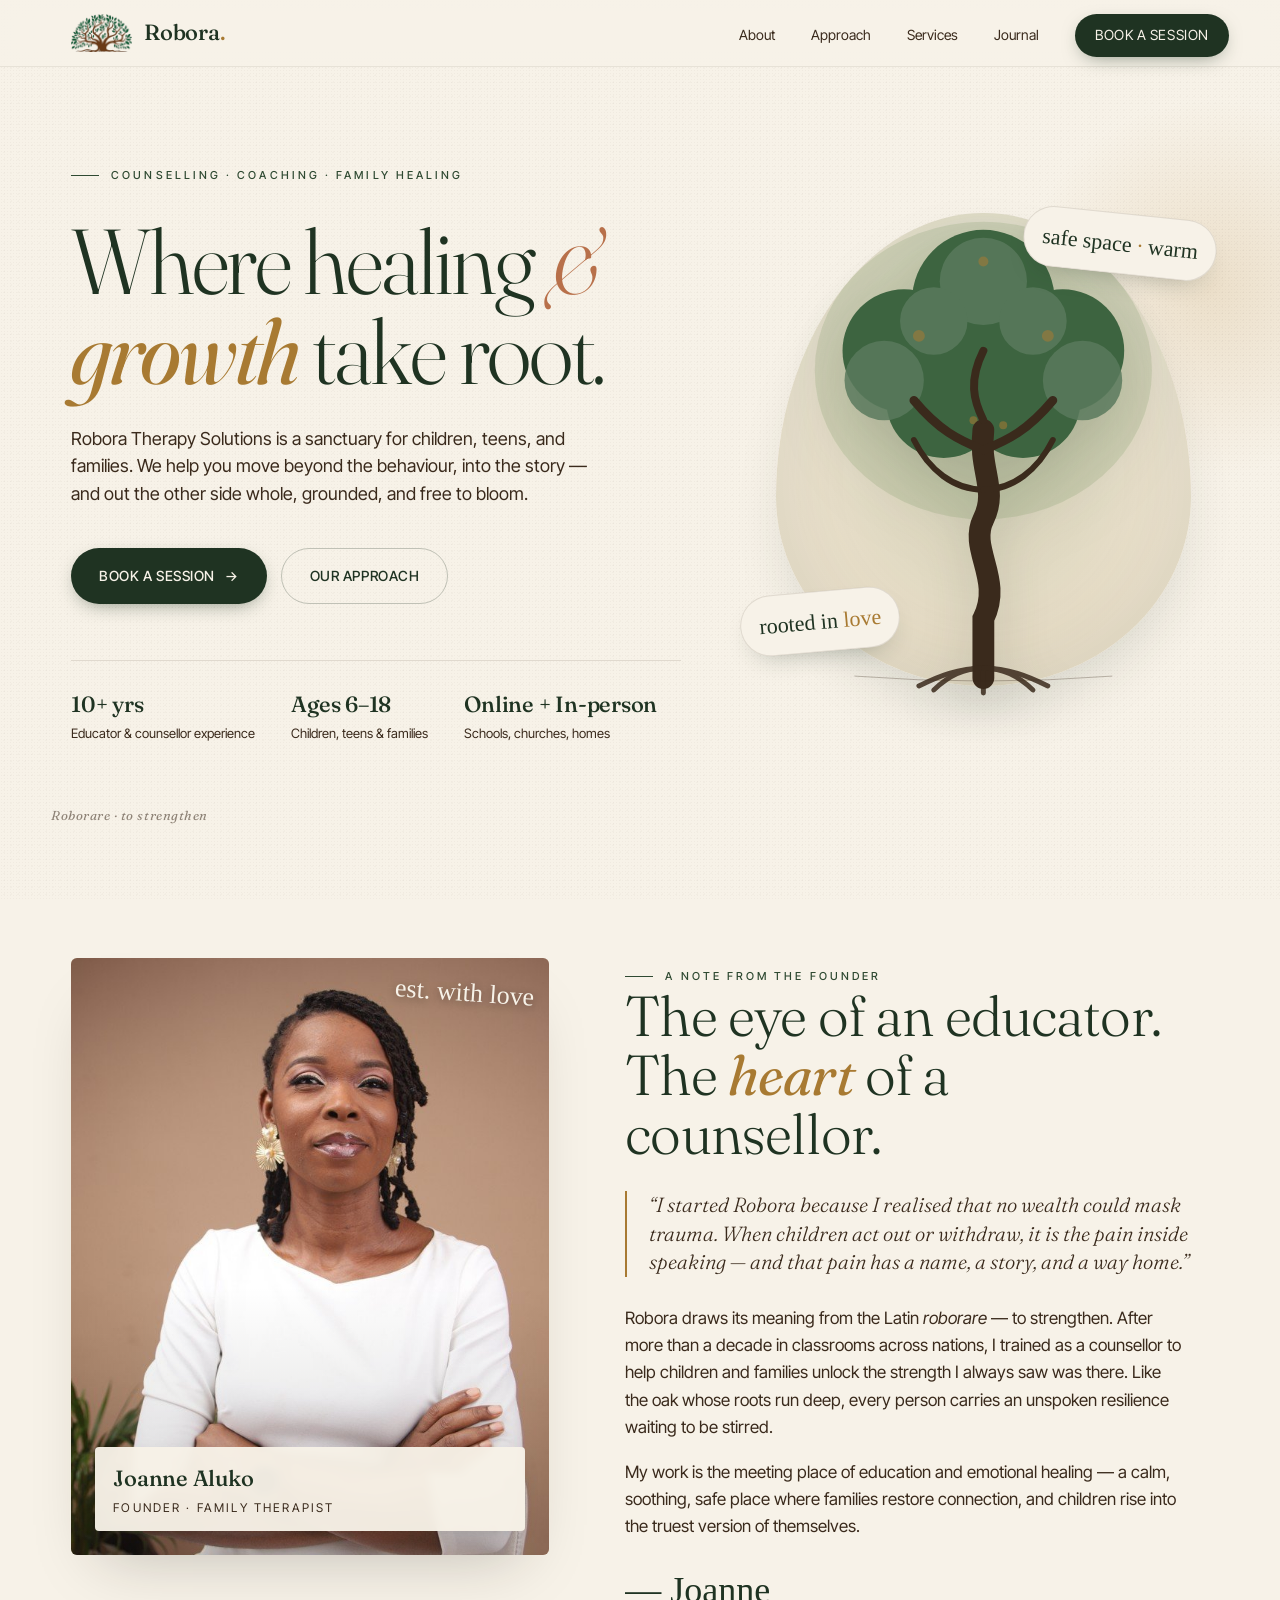
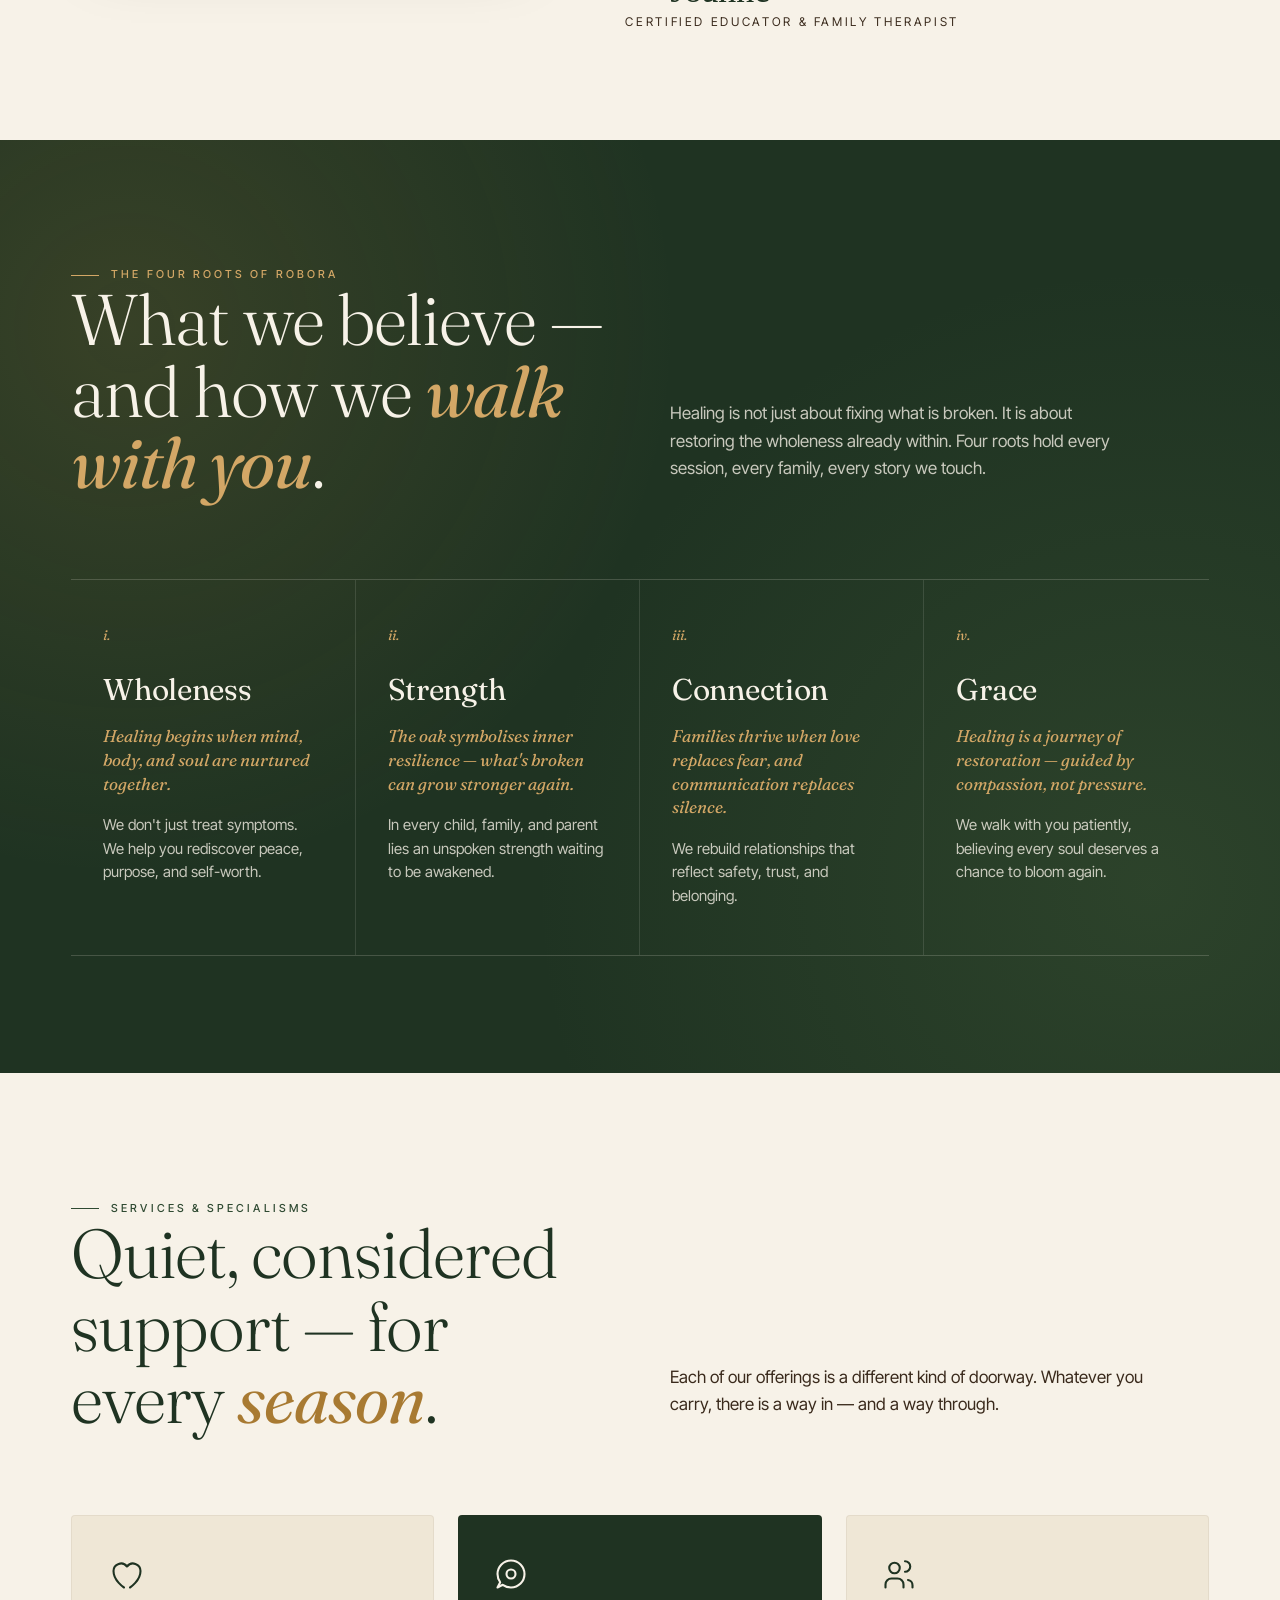
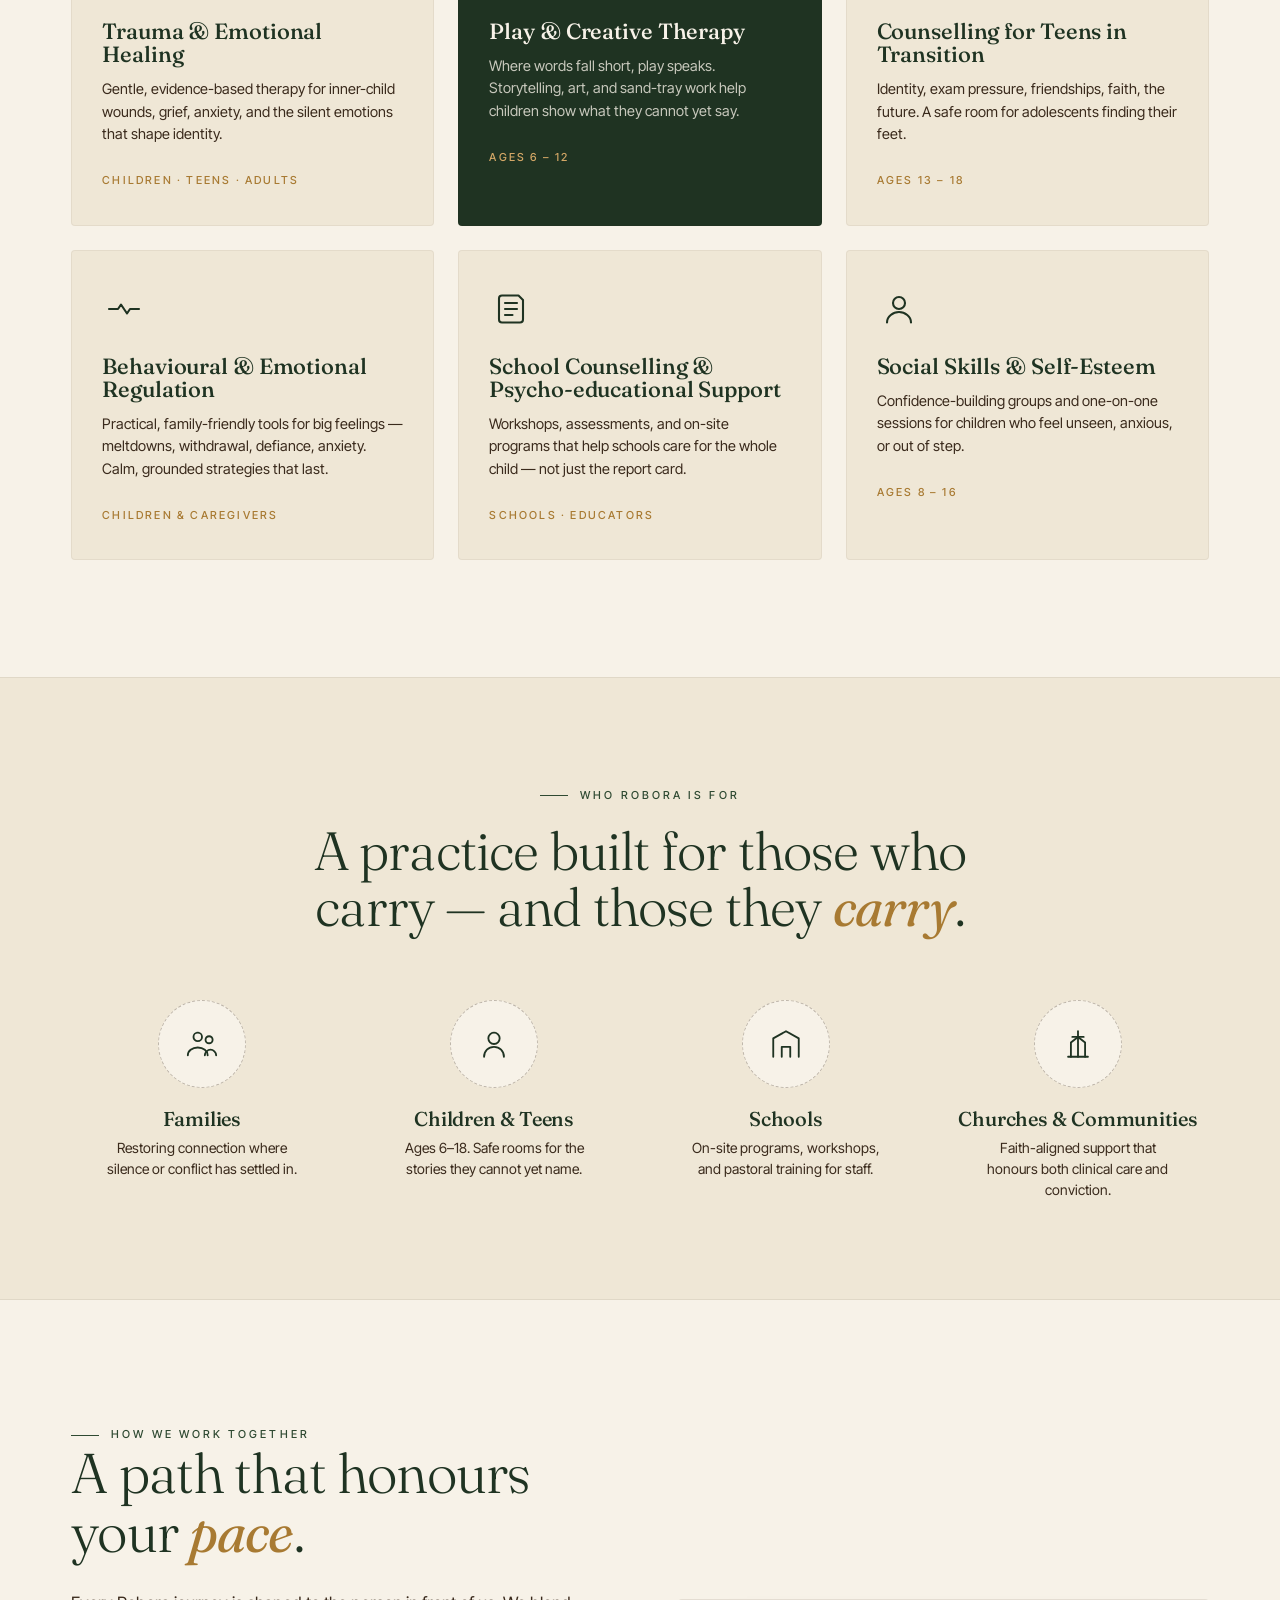
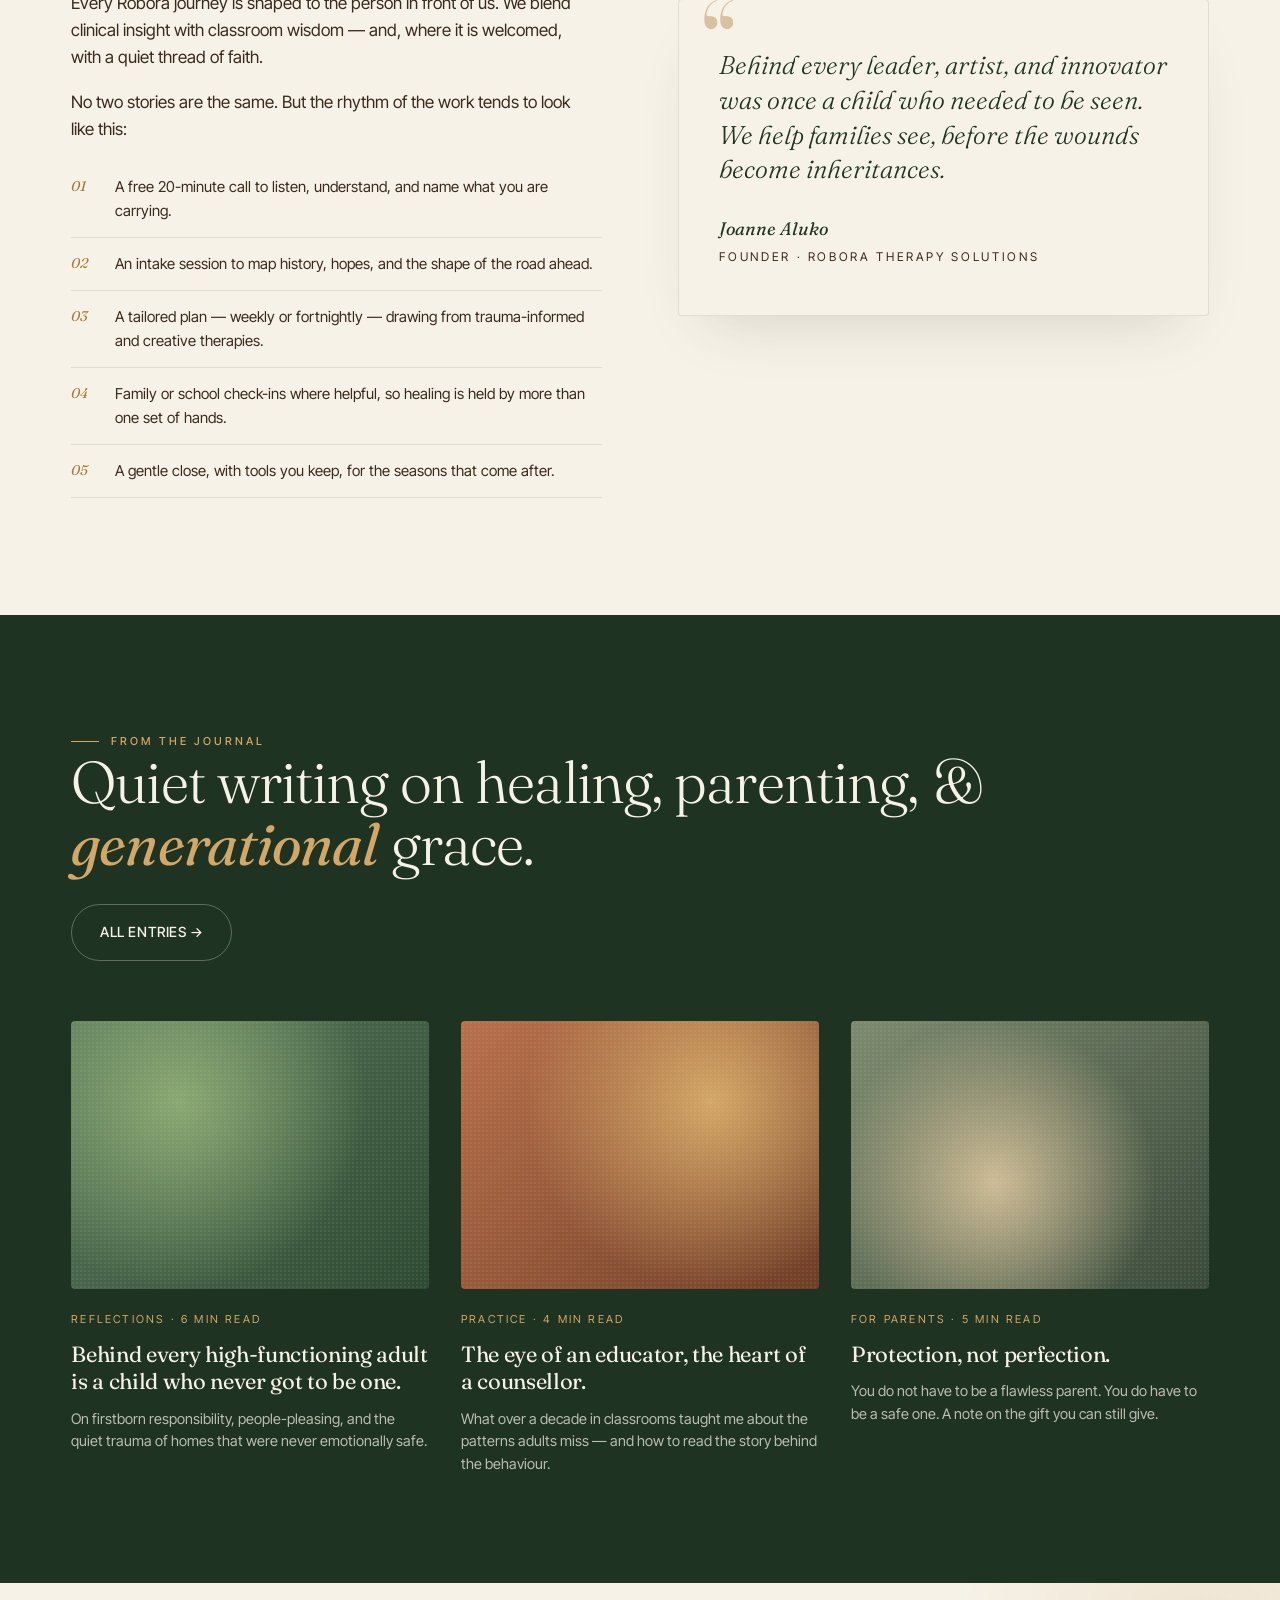
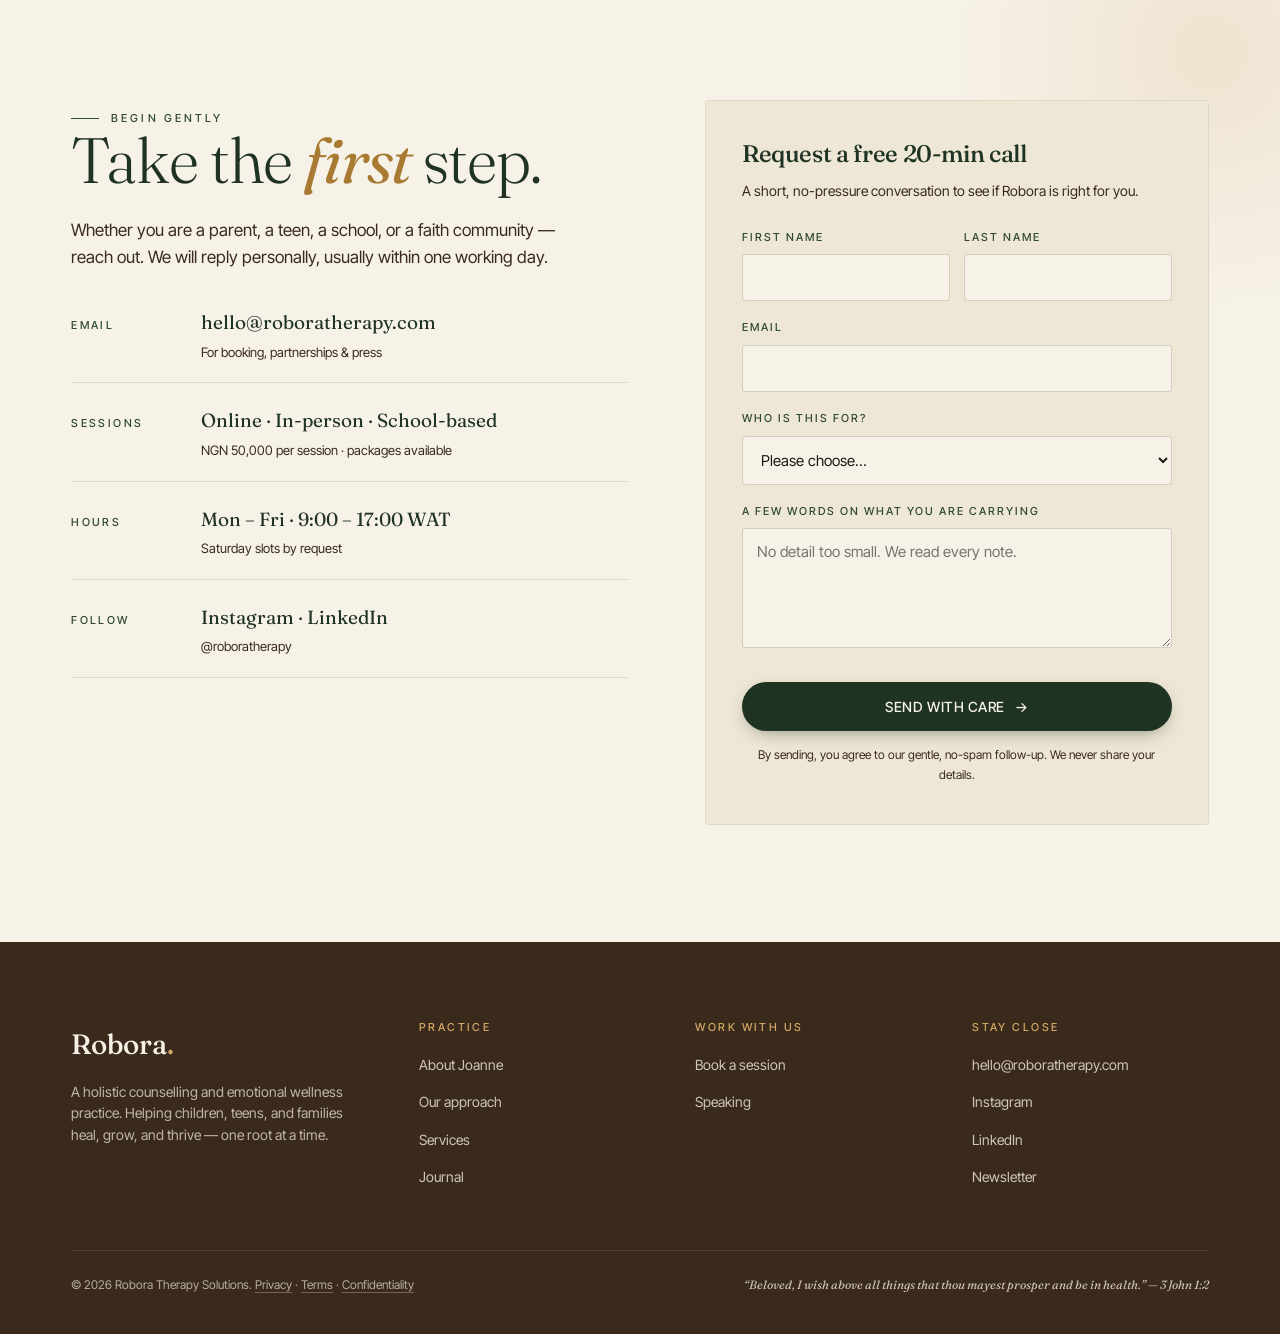
==== commit 58ed004e: "Add files via upload" ====
--- a/index.html
+++ b/index.html
@@ -201,7 +201,7 @@
 <!-- ═══════════════════════════════════════════════
      ROOTS / PILLARS
      ═══════════════════════════════════════════════ -->
-<section class="approach" id="approach">
+<section class="roots" id="approach">
   <div class="container">
     <div class="roots-head">
       <div class="reveal">
@@ -595,8 +595,6 @@
         <h3>Work with us</h3>
         <ul>
           <li><a href="book/">Book a session</a></li>
-          <li><a href="#contact">School programs</a></li>
-          <li><a href="#contact">Church &amp; community</a></li>
           <li><a href="#contact">Speaking</a></li>
         </ul>
       </div>
--- a/assets/css/robora.css
+++ b/assets/css/robora.css
@@ -780,3 +780,786 @@
   white-space: nowrap;
   border: 0;
 }
+
+/* =========================================================================
+   HOMEPAGE COMPONENT STYLES (migrated from original inline <style>)
+   These selectors apply only on /index.html — hero, about, roots, services,
+   audiences, journal, contact-section. Subpages use .page-header instead.
+   ========================================================================= */
+
+.hero{
+  position: relative;
+  padding: clamp(60px, 10vh, 110px) 0 clamp(80px, 12vh, 140px);
+  overflow: hidden;
+}
+.hero-grid{
+  display: grid;
+  grid-template-columns: 1.15fr 0.85fr;
+  gap: clamp(40px, 6vw, 80px);
+  align-items: center;
+}
+.hero-eyebrow{ margin-bottom: 32px; }
+.hero h1{
+  font-size: clamp(46px, 7.2vw, 92px);
+  font-weight: 300;
+  line-height: 0.98;
+  letter-spacing: -0.025em;
+  margin-bottom: 28px;
+  color: var(--moss-deep);
+}
+.hero h1 em{
+  font-style: italic;
+  font-weight: 400;
+  color: var(--gold);
+  font-feature-settings: "ss01";
+}
+.hero h1 .ampersand{
+  font-style: italic;
+  font-weight: 300;
+  color: var(--clay);
+}
+.hero-sub{
+  font-size: clamp(17px, 1.4vw, 19px);
+  color: var(--bark);
+  max-width: 540px;
+  margin-bottom: 40px;
+  line-height: 1.55;
+}
+.hero-actions{ display: flex; gap: 14px; flex-wrap: wrap; }
+
+.hero-meta{
+  margin-top: 56px;
+  padding-top: 28px;
+  border-top: 1px solid rgba(58,42,28,0.12);
+  display: flex;
+  gap: 36px;
+  flex-wrap: wrap;
+}
+.hero-meta div{
+  font-size: 13px;
+  line-height: 1.4;
+  color: var(--bark);
+}
+.hero-meta strong{
+  display:block;
+  font-family: var(--font-display);
+  font-size: 22px;
+  font-weight: 500;
+  color: var(--moss-deep);
+  margin-bottom: 4px;
+  letter-spacing: -0.01em;
+}
+
+/* hero visual: layered tree composition */
+.hero-visual{
+  position: relative;
+  aspect-ratio: 4/5;
+  display: flex;
+  align-items: center;
+  justify-content: center;
+}
+.hero-visual .frame{
+  position: absolute;
+  inset: 8% 4%;
+  background:
+    radial-gradient(ellipse at 50% 40%, rgba(106,138,82,0.18), transparent 70%),
+    linear-gradient(180deg, var(--paper) 0%, var(--paper-deep) 100%);
+  border-radius: 50% 50% 50% 50% / 60% 60% 40% 40%;
+  box-shadow:
+    inset 0 0 80px rgba(31,51,34,0.08),
+    0 30px 60px -20px rgba(31,51,34,0.18);
+}
+.hero-visual svg.tree{
+  position: relative;
+  z-index: 2;
+  width: 88%;
+  height: auto;
+  filter: drop-shadow(0 18px 24px rgba(31,51,34,0.18));
+  animation: sway 9s ease-in-out infinite;
+  transform-origin: 50% 95%;
+}
+@keyframes sway{
+  0%,100%{ transform: rotate(-0.6deg); }
+  50%{ transform: rotate(0.6deg); }
+}
+.hero-visual .badge{
+  position: absolute;
+  background: var(--ivory);
+  border: 1px solid rgba(58,42,28,0.12);
+  padding: 12px 18px;
+  border-radius: 999px;
+  font-family: var(--font-hand);
+  font-size: 22px;
+  color: var(--moss-deep);
+  z-index: 3;
+  box-shadow: 0 12px 28px -16px rgba(31,51,34,0.4);
+}
+.hero-visual .badge.b1{ top: 8%; right: -2%; transform: rotate(6deg); }
+.hero-visual .badge.b2{ bottom: 14%; left: -4%; transform: rotate(-5deg); }
+.hero-visual .badge i{ font-style: normal; color: var(--gold); }
+
+/* corner ornament */
+.hero::before{
+  content:"";
+  position: absolute;
+  top: 4%; right: -120px;
+  width: 380px; height: 380px;
+  background: radial-gradient(circle, rgba(184,137,63,0.18) 0%, transparent 70%);
+  pointer-events: none;
+}
+.hero::after{
+  content:"Roborare · to strengthen";
+  position: absolute;
+  left: var(--pad);
+  bottom: 24px;
+  font-family: var(--font-display);
+  font-style: italic;
+  font-size: 13px;
+  color: var(--bark);
+  opacity: 0.55;
+  letter-spacing: 0.04em;
+}
+
+@media (max-width: 880px){
+  .hero-grid{ grid-template-columns: 1fr; }
+  .hero-visual{ aspect-ratio: 1/1; max-width: 460px; margin: 0 auto; }
+}
+
+/* ─────────────────────────────────────────
+   ABOUT (founder)
+   ───────────────────────────────────────── */
+.about{
+  padding: clamp(80px, 12vh, 140px) 0;
+  position: relative;
+}
+.about-grid{
+  display: grid;
+  grid-template-columns: 0.9fr 1.1fr;
+  gap: clamp(40px, 6vw, 88px);
+  align-items: start;
+}
+.about-portrait{
+  position: relative;
+  aspect-ratio: 4/5;
+  border-radius: 6px;
+  overflow: hidden;
+  background: var(--paper-deep); /* fallback while photo loads */
+  box-shadow: 0 30px 60px -30px rgba(31,26,20,0.25);
+}
+.about-portrait .portrait-photo{
+  position: absolute;
+  inset: 0;
+  width: 100%;
+  height: 100%;
+  object-fit: cover;
+  object-position: center 18%; /* keep Joanne's face well above the name tag */
+  display: block;
+}
+/* subtle warm tone overlay to harmonize with site palette */
+.about-portrait::after{
+  content:"";
+  position: absolute; inset: 0;
+  background: linear-gradient(180deg, transparent 55%, rgba(31,26,20,0.18) 100%);
+  pointer-events: none;
+}
+.about-portrait .name-tag{
+  position: absolute;
+  bottom: 24px; left: 24px; right: 24px;
+  background: rgba(247,242,232,0.96);
+  backdrop-filter: blur(4px);
+  -webkit-backdrop-filter: blur(4px);
+  border-radius: 4px;
+  padding: 14px 18px;
+  z-index: 2;
+  box-shadow: 0 6px 20px -10px rgba(31,26,20,0.3);
+}
+.about-portrait .name-tag .n{
+  font-family: var(--font-display);
+  font-size: 22px;
+  color: var(--moss-deep);
+  font-weight: 500;
+  letter-spacing: -0.01em;
+}
+.about-portrait .name-tag .r{
+  font-size: 12px;
+  letter-spacing: 0.18em;
+  text-transform: uppercase;
+  color: var(--bark);
+  margin-top: 2px;
+}
+.about-portrait .frame-mark{
+  position: absolute;
+  top: 14px; right: 14px;
+  font-family: var(--font-hand);
+  font-size: 26px;
+  color: var(--ivory);
+  z-index: 2;
+  transform: rotate(4deg);
+  text-shadow: 0 2px 8px rgba(31,26,20,0.4);
+}
+
+.about-content h2{
+  font-size: clamp(36px, 4.4vw, 60px);
+  font-weight: 300;
+  margin-bottom: 28px;
+}
+.about-content h2 em{ font-style: italic; color: var(--gold); }
+.about-content .lede{
+  font-family: var(--font-display);
+  font-style: italic;
+  font-size: clamp(20px, 1.6vw, 23px);
+  font-weight: 300;
+  color: var(--bark);
+  line-height: 1.4;
+  margin-bottom: 28px;
+  padding-left: 22px;
+  border-left: 2px solid var(--gold);
+}
+.about-content p{
+  margin: 0 0 18px;
+  color: var(--bark);
+  max-width: 56ch;
+}
+.about-sig{
+  margin-top: 32px;
+  font-family: var(--font-hand);
+  font-size: 36px;
+  color: var(--moss-deep);
+  line-height: 1;
+}
+.about-sig + .role{
+  font-size: 12px;
+  letter-spacing: 0.22em;
+  text-transform: uppercase;
+  color: var(--bark);
+  margin-top: 4px;
+}
+
+@media (max-width: 880px){
+  .about-grid{ grid-template-columns: 1fr; }
+  .about-portrait{ max-width: 420px; }
+}
+
+/* ─────────────────────────────────────────
+   FOUR ROOTS (pillars)
+   ───────────────────────────────────────── */
+.roots{
+  background: var(--moss-deep);
+  color: var(--ivory);
+  padding: clamp(90px, 13vh, 150px) 0;
+  position: relative;
+  overflow: hidden;
+}
+.roots::before{
+  content:"";
+  position:absolute; inset:0;
+  background:
+    radial-gradient(circle at 10% 20%, rgba(184,137,63,0.16), transparent 40%),
+    radial-gradient(circle at 90% 80%, rgba(106,138,82,0.18), transparent 45%);
+  pointer-events: none;
+}
+.roots .container{ position: relative; }
+.roots-head{
+  display: grid;
+  grid-template-columns: 1fr 1fr;
+  gap: 60px;
+  align-items: end;
+  margin-bottom: 80px;
+}
+.roots-head .eyebrow{ color: var(--gold-warm); }
+.roots-head .eyebrow::before{ background: var(--gold-warm); }
+.roots-head h2{
+  font-size: clamp(40px, 5.6vw, 76px);
+  font-weight: 300;
+  color: var(--ivory);
+  line-height: 1;
+}
+.roots-head h2 em{
+  font-style: italic;
+  color: var(--gold-warm);
+}
+.roots-head p{
+  color: rgba(247,242,232,0.78);
+  max-width: 46ch;
+  font-size: 17px;
+}
+.roots-grid{
+  display: grid;
+  grid-template-columns: repeat(4, 1fr);
+  gap: 0;
+  border-top: 1px solid rgba(247,242,232,0.18);
+  border-bottom: 1px solid rgba(247,242,232,0.18);
+}
+.root{
+  padding: 44px 32px 48px;
+  border-right: 1px solid rgba(247,242,232,0.12);
+  position: relative;
+  transition: background .4s ease;
+}
+.root:last-child{ border-right: none; }
+.root:hover{ background: rgba(184,137,63,0.07); }
+.root .num{
+  font-family: var(--font-display);
+  font-style: italic;
+  font-size: 14px;
+  color: var(--gold-warm);
+  margin-bottom: 28px;
+}
+.root h3{
+  font-size: 30px;
+  color: var(--ivory);
+  font-weight: 400;
+  margin-bottom: 18px;
+  letter-spacing: -0.01em;
+}
+.root .core{
+  font-family: var(--font-display);
+  font-style: italic;
+  font-size: 17px;
+  color: var(--gold-warm);
+  margin-bottom: 18px;
+  line-height: 1.4;
+}
+.root p{
+  font-size: 15px;
+  color: rgba(247,242,232,0.78);
+  line-height: 1.55;
+  margin: 0;
+}
+@media (max-width: 980px){
+  .roots-head{ grid-template-columns: 1fr; gap: 24px; }
+  .roots-grid{ grid-template-columns: 1fr 1fr; }
+  .root:nth-child(2){ border-right: none; }
+  .root:nth-child(1), .root:nth-child(2){ border-bottom: 1px solid rgba(247,242,232,0.12); }
+}
+@media (max-width: 560px){
+  .roots-grid{ grid-template-columns: 1fr; }
+  .root{ border-right: none !important; border-bottom: 1px solid rgba(247,242,232,0.12) !important; }
+  .root:last-child{ border-bottom: none !important; }
+}
+
+/* ─────────────────────────────────────────
+   SERVICES
+   ───────────────────────────────────────── */
+.services{
+  padding: clamp(90px, 13vh, 150px) 0;
+  position: relative;
+}
+.services-head{
+  display: grid;
+  grid-template-columns: 1fr 1fr;
+  gap: 60px;
+  margin-bottom: 80px;
+  align-items: end;
+}
+.services-head h2{
+  font-size: clamp(40px, 5.4vw, 72px);
+  font-weight: 300;
+}
+.services-head h2 em{ font-style: italic; color: var(--gold); }
+.services-head p{
+  color: var(--bark);
+  max-width: 50ch;
+  font-size: 17px;
+}
+.services-grid{
+  display: grid;
+  grid-template-columns: repeat(3, 1fr);
+  gap: 24px;
+}
+.service{
+  background: var(--paper);
+  border-radius: 4px;
+  padding: 36px 30px 32px;
+  transition: transform .35s ease, background .35s ease;
+  position: relative;
+  overflow: hidden;
+  border: 1px solid rgba(58,42,28,0.06);
+}
+.service:hover{
+  transform: translateY(-4px);
+  background: var(--paper-deep);
+}
+.service .icon{
+  width: 44px; height: 44px;
+  display: flex; align-items: center; justify-content: center;
+  margin-bottom: 24px;
+  color: var(--moss-deep);
+}
+.service h3{
+  font-size: 22px;
+  font-weight: 500;
+  margin-bottom: 12px;
+  color: var(--moss-deep);
+  letter-spacing: -0.005em;
+}
+.service p{
+  font-size: 14.5px;
+  color: var(--bark);
+  margin: 0 0 20px;
+  line-height: 1.55;
+}
+.service .age{
+  font-size: 11px;
+  letter-spacing: 0.2em;
+  text-transform: uppercase;
+  color: var(--gold);
+  font-weight: 500;
+}
+.service.featured{
+  background: var(--moss-deep);
+  color: var(--ivory);
+}
+.service.featured h3, .service.featured .icon{ color: var(--ivory); }
+.service.featured p{ color: rgba(247,242,232,0.78); }
+.service.featured .age{ color: var(--gold-warm); }
+.service.featured:hover{ background: var(--bark); }
+
+@media (max-width: 980px){
+  .services-head{ grid-template-columns: 1fr; }
+  .services-grid{ grid-template-columns: 1fr 1fr; }
+}
+@media (max-width: 600px){
+  .services-grid{ grid-template-columns: 1fr; }
+}
+
+/* ─────────────────────────────────────────
+   AUDIENCES — strip
+   ───────────────────────────────────────── */
+.audiences{
+  background: var(--paper);
+  padding: clamp(80px, 11vh, 130px) 0;
+  border-top: 1px solid rgba(58,42,28,0.08);
+  border-bottom: 1px solid rgba(58,42,28,0.08);
+}
+.aud-head{
+  text-align: center;
+  margin-bottom: 64px;
+}
+.aud-head h2{
+  font-size: clamp(34px, 4.2vw, 54px);
+  font-weight: 300;
+  margin: 18px auto 0;
+  max-width: 22ch;
+}
+.aud-head h2 em{ font-style: italic; color: var(--gold); }
+.aud-grid{
+  display: grid;
+  grid-template-columns: repeat(4, 1fr);
+  gap: 30px;
+}
+.aud{
+  text-align: center;
+}
+.aud .ring{
+  width: 88px; height: 88px;
+  margin: 0 auto 20px;
+  border-radius: 50%;
+  border: 1px dashed rgba(58,42,28,0.3);
+  display: flex; align-items: center; justify-content: center;
+  background: var(--ivory);
+  color: var(--moss-deep);
+  transition: transform .4s ease, border-color .4s ease;
+}
+.aud:hover .ring{
+  transform: rotate(8deg);
+  border-color: var(--gold);
+}
+.aud h3{
+  font-size: 20px;
+  font-weight: 500;
+  margin-bottom: 8px;
+  letter-spacing: -0.005em;
+}
+.aud p{
+  font-size: 14px;
+  color: var(--bark);
+  max-width: 24ch;
+  margin: 0 auto;
+  line-height: 1.5;
+}
+@media (max-width: 880px){ .aud-grid{ grid-template-columns: 1fr 1fr; } }
+
+/* ─────────────────────────────────────────
+   APPROACH — split with quote
+   ───────────────────────────────────────── */
+.approach{
+  padding: clamp(90px, 13vh, 150px) 0;
+}
+.approach-grid{
+  display: grid;
+  grid-template-columns: 1fr 1fr;
+  gap: clamp(40px, 6vw, 80px);
+  align-items: center;
+}
+.approach-content h2{
+  font-size: clamp(34px, 4.4vw, 56px);
+  font-weight: 300;
+  margin-bottom: 28px;
+}
+.approach-content h2 em{ font-style: italic; color: var(--gold); }
+.approach-content p{
+  color: var(--bark);
+  max-width: 52ch;
+  margin: 0 0 18px;
+}
+.approach-list{
+  list-style: none;
+  padding: 0; margin: 32px 0 0;
+  display: grid; gap: 14px;
+}
+.approach-list li{
+  display: flex; gap: 16px;
+  font-size: 15px;
+  color: var(--bark);
+  padding-bottom: 14px;
+  border-bottom: 1px solid rgba(58,42,28,0.1);
+}
+.approach-list li::before{
+  content: counter(step, decimal-leading-zero);
+  counter-increment: step;
+  font-family: var(--font-display);
+  font-style: italic;
+  font-size: 14px;
+  color: var(--gold);
+  min-width: 28px;
+}
+.approach-list{ counter-reset: step; }
+
+.pull-quote{
+  background: var(--ivory);
+  border: 1px solid rgba(58,42,28,0.1);
+  padding: 48px 40px;
+  border-radius: 4px;
+  position: relative;
+  box-shadow: 0 30px 60px -30px rgba(31,51,34,0.18);
+  margin: 0; /* override default <figure> UA margin */
+}
+.pull-quote::before{
+  content: "“";
+  position: absolute;
+  top: -10px; left: 24px;
+  font-family: var(--font-display);
+  font-size: 120px;
+  line-height: 1;
+  color: var(--gold);
+  opacity: 0.4;
+}
+.pull-quote blockquote{
+  font-family: var(--font-display);
+  font-style: italic;
+  font-size: clamp(22px, 2vw, 28px);
+  font-weight: 300;
+  line-height: 1.35;
+  color: var(--moss-deep);
+  display: block;
+  margin: 0 0 28px; /* override default <blockquote> UA margins */
+  quotes: none;
+}
+.pull-quote .src{
+  font-size: 12px;
+  letter-spacing: 0.22em;
+  text-transform: uppercase;
+  color: var(--bark);
+}
+.pull-quote .src strong{
+  display:block;
+  font-family: var(--font-display);
+  font-style: italic;
+  font-size: 18px;
+  letter-spacing: 0;
+  text-transform: none;
+  color: var(--moss-deep);
+  margin-bottom: 4px;
+  font-weight: 400;
+}
+@media (max-width: 880px){ .approach-grid{ grid-template-columns: 1fr; } }
+
+/* ─────────────────────────────────────────
+   JOURNAL teaser
+   ───────────────────────────────────────── */
+.journal{
+  background: var(--moss-deep);
+  color: var(--ivory);
+  padding: clamp(80px, 12vh, 130px) 0;
+}
+.journal-head{
+  display: flex; justify-content: space-between; align-items: end;
+  gap: 30px; margin-bottom: 60px; flex-wrap: wrap;
+}
+.journal-head h2{
+  font-size: clamp(36px, 4.6vw, 60px);
+  color: var(--ivory);
+  font-weight: 300;
+}
+.journal-head h2 em{ font-style: italic; color: var(--gold-warm); }
+.journal-head .eyebrow{ color: var(--gold-warm); }
+.journal-head .eyebrow::before{ background: var(--gold-warm); }
+.journal-grid{
+  display: grid;
+  grid-template-columns: repeat(3, 1fr);
+  gap: 32px;
+}
+.post{
+  display: flex; flex-direction: column;
+  cursor: pointer;
+  transition: transform .35s ease;
+}
+.post:hover{ transform: translateY(-4px); }
+.post .img{
+  aspect-ratio: 4/3;
+  border-radius: 4px;
+  margin-bottom: 22px;
+  position: relative;
+  overflow: hidden;
+}
+.post-1 .img{
+  background:
+    radial-gradient(circle at 30% 30%, #8aa872, transparent 60%),
+    linear-gradient(135deg, #5a7a5d, #2f4a32);
+}
+.post-2 .img{
+  background:
+    radial-gradient(circle at 70% 30%, #d3a766, transparent 60%),
+    linear-gradient(135deg, #b8704a, #6e3e26);
+}
+.post-3 .img{
+  background:
+    radial-gradient(circle at 40% 60%, #cdbb95, transparent 60%),
+    linear-gradient(135deg, #7d8a6f, #3a4a3a);
+}
+.post .img::after{
+  content:"";
+  position:absolute; inset: 0;
+  background-image: radial-gradient(rgba(247,242,232,0.07) 1px, transparent 1px);
+  background-size: 4px 4px;
+}
+.post .meta{
+  font-size: 11px;
+  letter-spacing: 0.2em;
+  text-transform: uppercase;
+  color: var(--gold-warm);
+  margin-bottom: 12px;
+}
+.post h3{
+  font-size: 22px;
+  font-weight: 400;
+  color: var(--ivory);
+  line-height: 1.25;
+  margin-bottom: 12px;
+}
+.post p{
+  font-size: 14.5px;
+  color: rgba(247,242,232,0.72);
+  margin: 0;
+  line-height: 1.55;
+}
+@media (max-width: 880px){ .journal-grid{ grid-template-columns: 1fr; } }
+
+/* ─────────────────────────────────────────
+   CONTACT
+   ───────────────────────────────────────── */
+.contact{
+  padding: clamp(90px, 13vh, 150px) 0;
+  position: relative;
+  overflow: hidden;
+}
+.contact::before{
+  content:"";
+  position:absolute;
+  top: -200px; right: -200px;
+  width: 540px; height: 540px;
+  border-radius: 50%;
+  background: radial-gradient(circle, rgba(184,137,63,0.14), transparent 70%);
+  pointer-events: none;
+}
+.contact-grid{
+  display: grid;
+  grid-template-columns: 1.05fr 0.95fr;
+  gap: clamp(40px, 6vw, 80px);
+  align-items: start;
+}
+.contact h2{
+  font-size: clamp(40px, 5vw, 72px);
+  font-weight: 300;
+  margin-bottom: 24px;
+  line-height: 1.02;
+}
+.contact h2 em{ font-style: italic; color: var(--gold); }
+.contact .lede{
+  color: var(--bark);
+  font-size: 17px;
+  max-width: 50ch;
+  margin-bottom: 36px;
+}
+.contact-list{
+  list-style: none;
+  padding: 0; margin: 0;
+  display: grid; gap: 22px;
+}
+.contact-list > div{
+  display: grid;
+  grid-template-columns: 110px 1fr;
+  gap: 20px;
+  padding-bottom: 20px;
+  border-bottom: 1px solid rgba(58,42,28,0.12);
+  align-items: baseline;
+}
+.contact-list dt{
+  font-size: 11px;
+  letter-spacing: 0.22em;
+  text-transform: uppercase;
+  color: var(--moss);
+  font-weight: 500;
+}
+.contact-list dd{
+  margin: 0;
+  font-family: var(--font-display);
+  font-size: 19px;
+  color: var(--moss-deep);
+  font-weight: 400;
+}
+.contact-list dd a:hover{ color: var(--gold); }
+.contact-list dd small{
+  display:block;
+  font-family: var(--font-body);
+  font-size: 13px;
+  color: var(--bark);
+  margin-top: 4px;
+  font-weight: 400;
+}
+
+.contact-form{
+  background: var(--paper);
+  padding: 40px 36px;
+  border-radius: 4px;
+  border: 1px solid rgba(58,42,28,0.08);
+}
+.contact-form h3{
+  font-size: 24px;
+  font-weight: 500;
+  margin-bottom: 8px;
+  color: var(--moss-deep);
+}
+.contact-form .sub{
+  font-size: 14px;
+  color: var(--bark);
+  margin-bottom: 26px;
+}
+.contact-form .btn{ width: 100%; justify-content: center; margin-top: 8px; }
+.contact-form .small{
+  margin-top: 14px;
+  font-size: 12px;
+  color: var(--bark);
+  text-align: center;
+}
+
+@media (max-width: 880px){
+  .contact-grid{ grid-template-columns: 1fr; }
+  .contact-list > div{ grid-template-columns: 1fr; gap: 4px; }
+  .field-row{ grid-template-columns: 1fr; }
+}
+
+/* ─────────────────────────────────────────
+   FOOTER
+   ───────────────────────────────────────── */
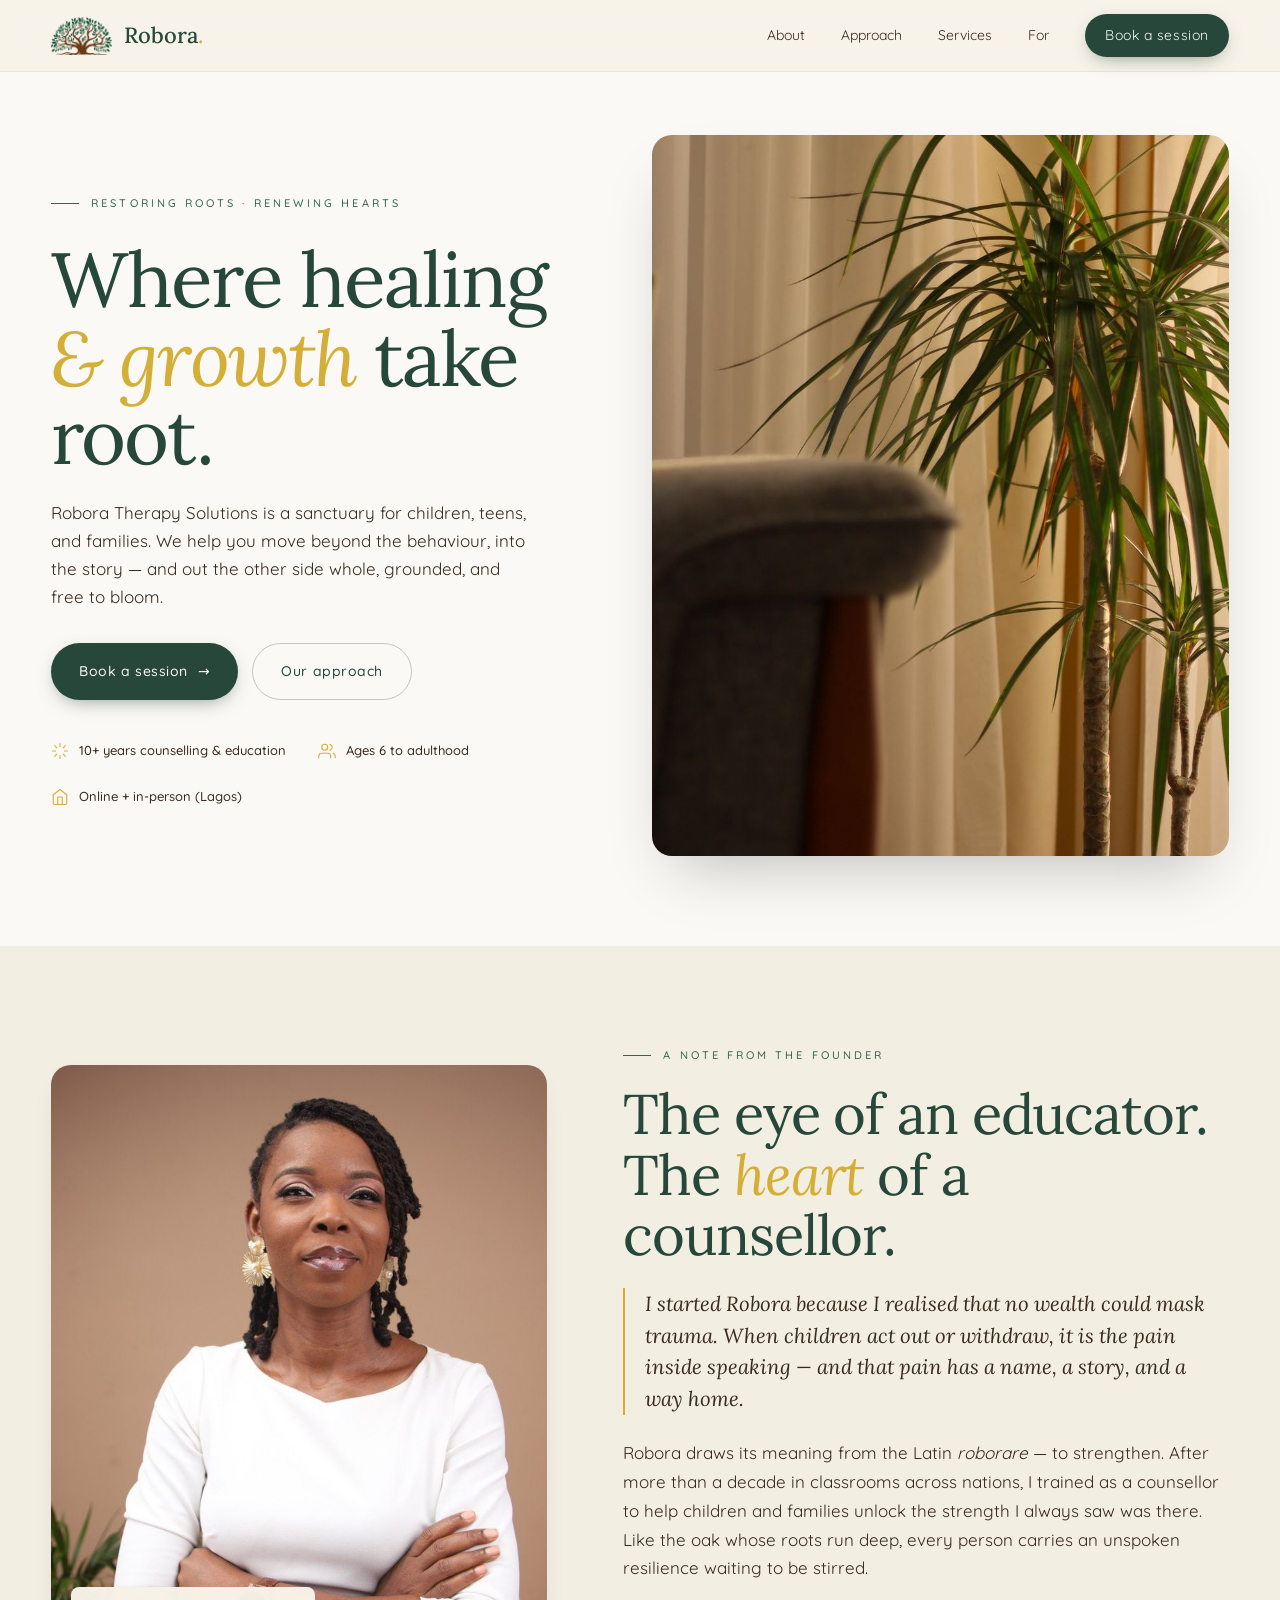
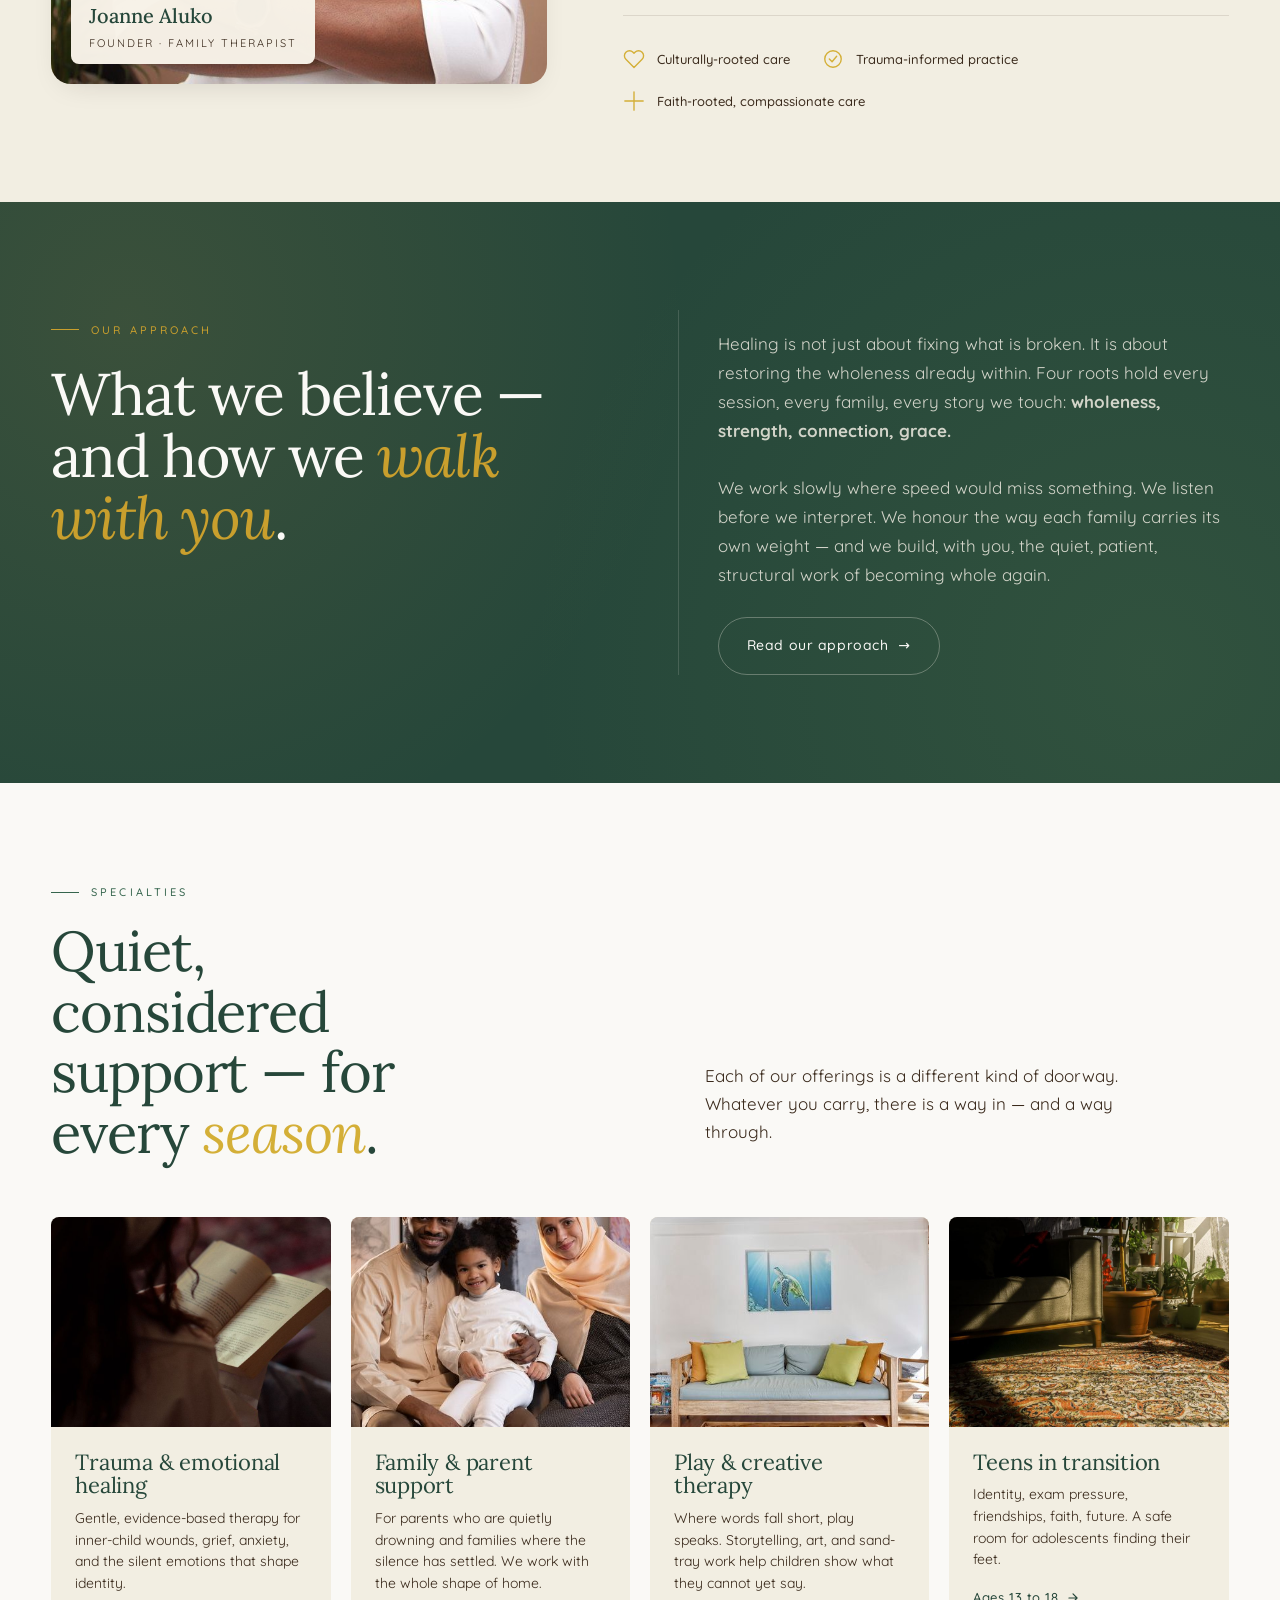
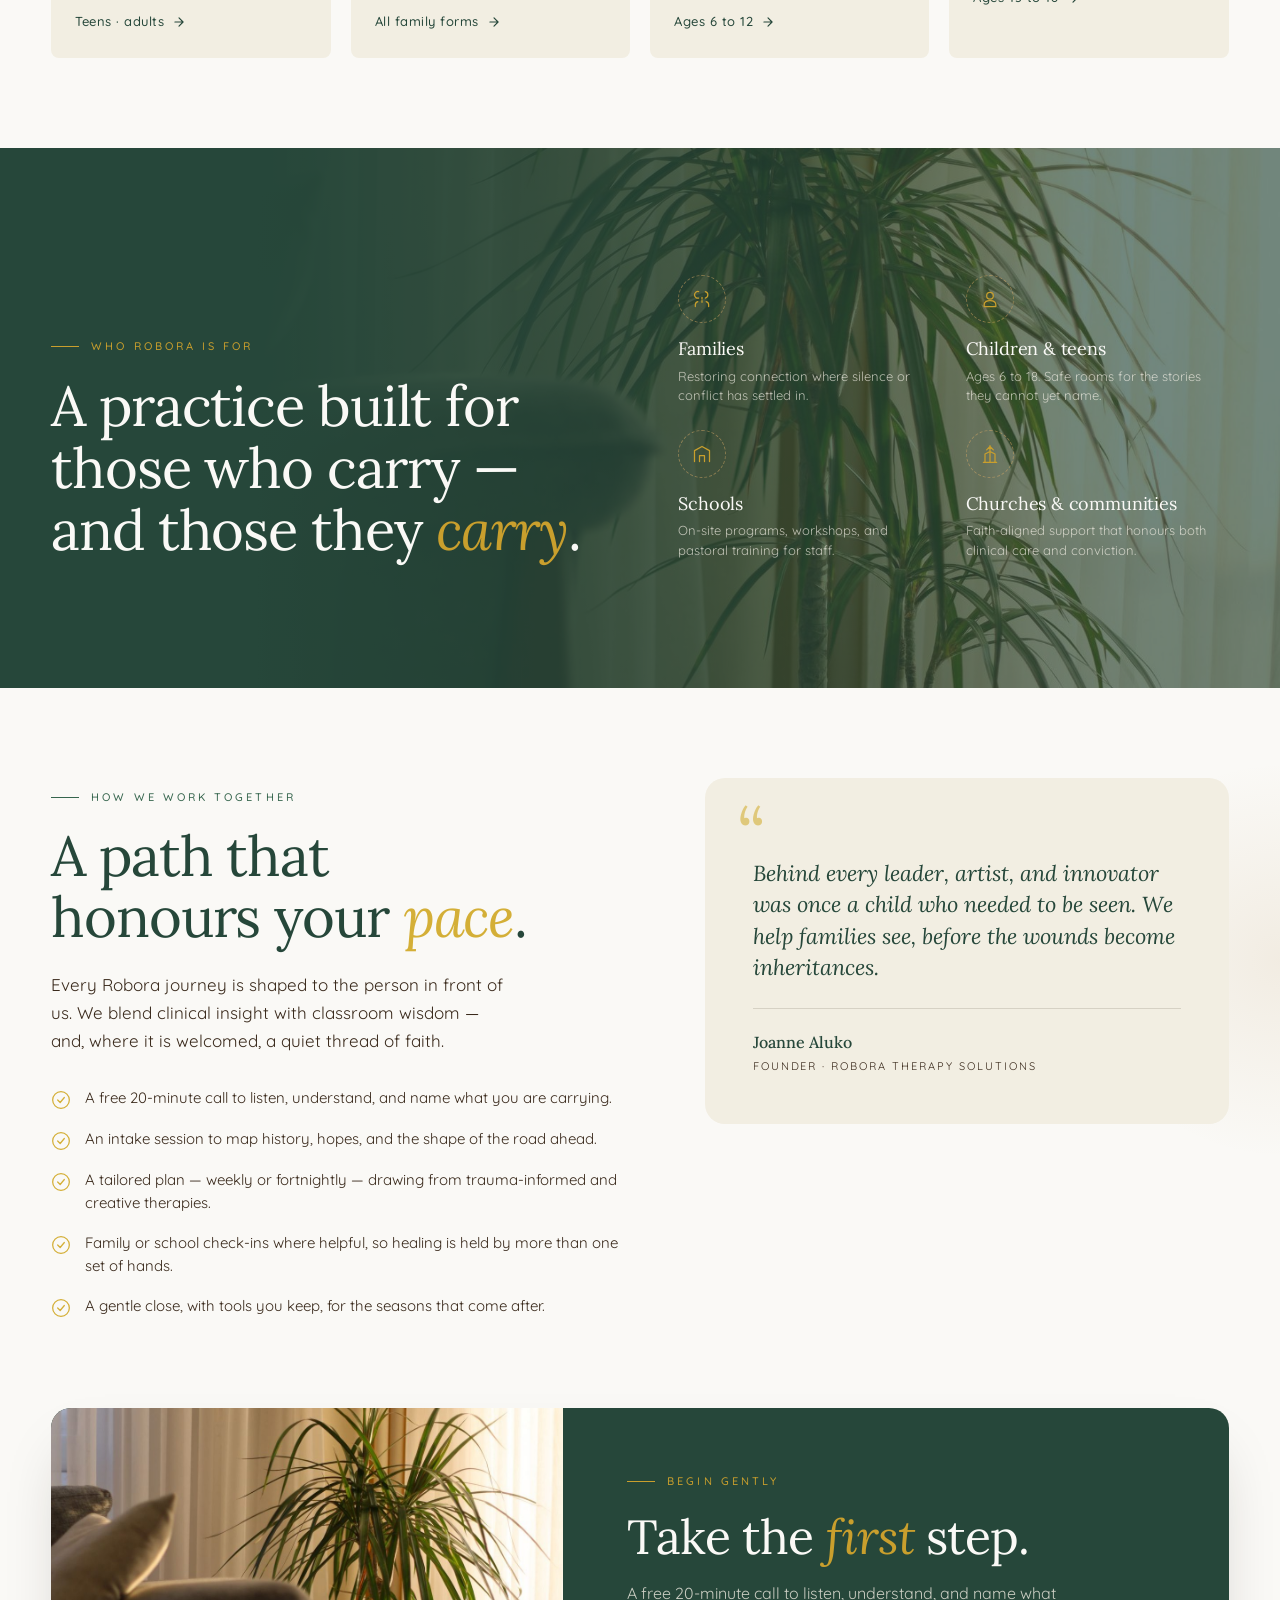
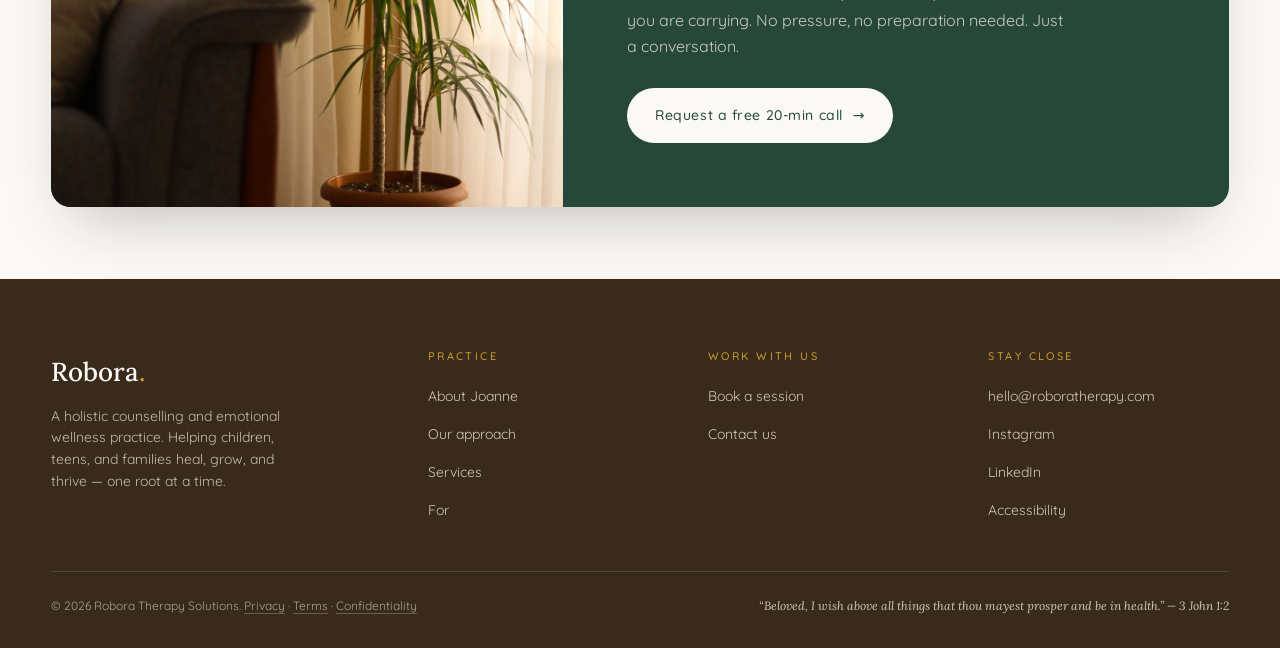
==== commit c360ef10: "Add files via upload" ====
--- a/index.html
+++ b/index.html
@@ -1,618 +1,360 @@
 <!DOCTYPE html>
 <html lang="en">
 <head>
-<meta charset="UTF-8" />
-<meta name="viewport" content="width=device-width, initial-scale=1.0" />
-<title>Robora Therapy Solutions — Where healing meets growth</title>
-<meta name="description" content="Robora Therapy Solutions is a holistic counselling and emotional wellness practice helping children, teens, and families heal, grow, and thrive. Founded by Joanne Aluko." />
-<!-- Fonts: Fraunces (display, soulful serif) + Inter Tight (clean modern sans) + Caveat (handwritten accent) -->
-<link rel="preconnect" href="https://fonts.googleapis.com" />
-<link rel="preconnect" href="https://fonts.gstatic.com" crossorigin />
-<link href="https://fonts.googleapis.com/css2?family=Fraunces:ital,opsz,wght@0,9..144,300;0,9..144,400;0,9..144,500;0,9..144,600;0,9..144,700;1,9..144,400;1,9..144,500&family=Inter+Tight:wght@300;400;500;600&family=Caveat:wght@500;600&display=swap" rel="stylesheet" />
-
-
-<meta name="description" content="Robora Therapy Solutions — a holistic counselling practice for children, teens, and families. Online and in-person sessions across Lagos, Nigeria.">
+<meta charset="UTF-8">
+<meta name="viewport" content="width=device-width, initial-scale=1.0, viewport-fit=cover">
+<title>Robora Therapy Solutions · Where healing &amp; growth take root</title>
+<meta name="description" content="A holistic counselling practice for children, teens, and families. Online and in-person sessions across Lagos, Nigeria. Founded by Joanne Aluko.">
 <meta name="theme-color" content="#1f3322">
 <link rel="icon" type="image/png" href="assets/img/logo-icon.png">
 
-<meta property="og:title" content="Robora Therapy Solutions · Where healing & growth take root">
-<meta property="og:description" content="A holistic counselling practice for children, teens, and families. Online and in-person sessions across Lagos, Nigeria.">
+<meta property="og:title" content="Robora Therapy Solutions · Where healing &amp; growth take root">
+<meta property="og:description" content="A holistic counselling practice for children, teens, and families.">
 <meta property="og:type" content="website">
-<meta property="og:image" content="assets/img/joanne.jpg">
+<meta property="og:image" content="assets/img/hero.jpg">
 
 <link rel="preconnect" href="https://fonts.googleapis.com">
 <link rel="preconnect" href="https://fonts.gstatic.com" crossorigin>
-<link href="https://fonts.googleapis.com/css2?family=Fraunces:ital,opsz,wght@0,9..144,300;0,9..144,400;0,9..144,500;1,9..144,300;1,9..144,400&family=Inter+Tight:wght@300;400;500;600&family=Caveat:wght@500&display=swap" rel="stylesheet">
-
+<link href="https://fonts.googleapis.com/css2?family=Lora:ital,wght@0,400;0,500;0,600;1,400;1,500&family=Quicksand:wght@400;500;600;700&family=Caveat:wght@500&display=swap" rel="stylesheet">
 <link rel="stylesheet" href="assets/css/robora.css">
 </head>
 <body>
 <a href="#main" class="sr-only">Skip to main content</a>
 
-<!-- ═══════════════════════════════════════════════
-     NAV
-     ═══════════════════════════════════════════════ -->
-<nav class="nav">
+<nav class="nav" aria-label="Primary">
   <div class="nav-inner">
     <a href="#main" class="nav-brand" aria-label="Robora Therapy Solutions, home">
-      <img src="assets/img/logo-icon.png" alt="" />
+      <img src="assets/img/logo-icon.png" alt="">
       <span class="wm">Robora<i>.</i></span>
     </a>
+    <button class="nav-toggle" id="navToggle" aria-label="Open menu" aria-expanded="false" aria-controls="navLinks">
+      <span class="bar"></span>
+      <span class="bar"></span>
+      <span class="bar"></span>
+    </button>
+    <div class="nav-links" id="navLinks">
+      <a href="about/">About</a>
+      <a href="#approach">Approach</a>
+      <a href="#specialties">Services</a>
+      <a href="#audiences">For</a>
+      <a href="book/" class="btn btn-primary nav-cta">Book a session</a>
+      <div class="nav-drawer-foot">Rooted in love. Restored by grace.</div>
+    </div>
   </div>
 </nav>
-<!-- Toggle, drawer, and backdrop ALL live OUTSIDE <nav> so they escape the nav's stacking context. -->
-<button class="nav-toggle" id="navToggle" aria-label="Open menu" aria-expanded="false" aria-controls="navLinks">
-  <span class="bar"></span>
-  <span class="bar"></span>
-  <span class="bar"></span>
-</button>
-<div class="nav-links" id="navLinks">
-  <a href="about/">About</a>
-  <a href="#approach">Approach</a>
-  <a href="#services">Services</a>
-  <a href="#journal">Journal</a>
-  <a href="book/" class="btn btn-primary nav-cta">Book a session</a>
-  <div class="nav-drawer-foot">Rooted in love. Restored by grace.</div>
-</div>
 <div class="nav-backdrop" id="navBackdrop" aria-hidden="true"></div>
 
-<main id="main" tabindex="-1">
-
-<!-- ═══════════════════════════════════════════════
-     HERO
-     ═══════════════════════════════════════════════ -->
-<section class="hero">
-  <div class="container hero-grid">
-    <div>
-      <span class="eyebrow hero-eyebrow reveal">Counselling · Coaching · Family Healing</span>
-      <h1 class="reveal">
-        Where healing
-        <span class="ampersand">&amp;</span>
-        <em>growth</em>
-        take root.
-      </h1>
-      <p class="hero-sub reveal">
-        Robora Therapy Solutions is a sanctuary for children, teens, and families.
-        We help you move beyond the behaviour, into the story — and out the other side
-        whole, grounded, and free to bloom.
-      </p>
-      <div class="hero-actions reveal">
-        <a href="book/" class="btn btn-primary">
-          Book a session
-          <span class="arrow">→</span>
-        </a>
-        <a href="#approach" class="btn btn-ghost">
-          Our approach
-        </a>
-      </div>
-      <div class="hero-meta reveal">
-        <div><strong>10+ yrs</strong>Educator &amp; counsellor experience</div>
-        <div><strong>Ages 6–18</strong>Children, teens &amp; families</div>
-        <div><strong>Online + In-person</strong>Schools, churches, homes</div>
-      </div>
-    </div>
-
-    <div class="hero-visual reveal" aria-hidden="true">
-      <div class="frame"></div>
-
-      <!-- Inline SVG tree (organic, hand-drawn feel) -->
-      <svg class="tree" viewBox="0 0 400 500" xmlns="http://www.w3.org/2000/svg" aria-hidden="true">
-        <!-- canopy halo -->
-        <ellipse cx="200" cy="170" rx="170" ry="150" fill="#6a8a52" opacity="0.18"/>
-
-        <!-- canopy clusters -->
-        <g fill="#3d6440">
-          <circle cx="120" cy="150" r="62"/>
-          <circle cx="200" cy="100" r="72"/>
-          <circle cx="280" cy="150" r="62"/>
-          <circle cx="160" cy="200" r="58"/>
-          <circle cx="240" cy="200" r="58"/>
-          <circle cx="200" cy="170" r="70"/>
-        </g>
-        <g fill="#5a7a5d" opacity="0.85">
-          <circle cx="100" cy="180" r="40"/>
-          <circle cx="300" cy="180" r="40"/>
-          <circle cx="200" cy="80" r="44"/>
-          <circle cx="150" cy="120" r="34"/>
-          <circle cx="250" cy="120" r="34"/>
-        </g>
-
-        <!-- highlights (gold-touched leaves) -->
-        <g fill="#a87a32" opacity="0.55">
-          <circle cx="135" cy="135" r="6"/>
-          <circle cx="265" cy="135" r="6"/>
-          <circle cx="200" cy="60" r="5"/>
-          <circle cx="190" cy="220" r="4"/>
-          <circle cx="220" cy="225" r="4"/>
-        </g>
-
-        <!-- trunk -->
-        <path d="M200 230
-                 C 195 270, 215 290, 200 320
-                 C 185 350, 220 380, 200 420
-                 C 200 440, 200 460, 200 480"
-              stroke="#3a2a1c" stroke-width="22" fill="none" stroke-linecap="round"/>
-
-        <!-- branches -->
-        <path d="M200 250 C 175 240, 155 230, 130 200" stroke="#3a2a1c" stroke-width="9" fill="none" stroke-linecap="round"/>
-        <path d="M200 250 C 225 240, 245 230, 270 200" stroke="#3a2a1c" stroke-width="9" fill="none" stroke-linecap="round"/>
-        <path d="M200 220 C 190 200, 185 180, 200 150" stroke="#3a2a1c" stroke-width="8" fill="none" stroke-linecap="round"/>
-        <path d="M200 290 C 170 290, 145 270, 130 240" stroke="#3a2a1c" stroke-width="6" fill="none" stroke-linecap="round"/>
-        <path d="M200 290 C 230 290, 255 270, 270 240" stroke="#3a2a1c" stroke-width="6" fill="none" stroke-linecap="round"/>
-
-        <!-- roots -->
-        <g stroke="#3a2a1c" stroke-width="5" fill="none" stroke-linecap="round" opacity="0.85">
-          <path d="M200 470 C 175 470, 155 478, 135 488"/>
-          <path d="M200 470 C 225 470, 245 478, 265 488"/>
-          <path d="M200 470 C 200 480, 200 488, 200 495"/>
-          <path d="M200 470 C 180 470, 165 478, 150 492"/>
-          <path d="M200 470 C 220 470, 235 478, 250 492"/>
-        </g>
-
-        <!-- ground line -->
-        <path d="M70 478 Q 200 488 330 478" stroke="#3a2a1c" stroke-width="1" opacity="0.3" fill="none"/>
-      </svg>
-
-      <span class="badge b1">safe space <i>·</i> warm</span>
-      <span class="badge b2">rooted in <i>love</i></span>
-    </div>
-  </div>
-</section>
-
-<!-- ═══════════════════════════════════════════════
-     ABOUT
-     ═══════════════════════════════════════════════ -->
-<section class="about" id="about">
-  <div class="container about-grid">
-    <div class="about-portrait reveal">
-      <span class="frame-mark">est. with love</span>
-      <img class="portrait-photo" src="assets/img/joanne.jpg" alt="Portrait of Joanne Aluko, founder of Robora Therapy Solutions" />
-      <div class="name-tag">
-        <div class="n">Joanne Aluko</div>
-        <div class="r">Founder · Family Therapist</div>
-      </div>
-    </div>
-
-    <div class="about-content reveal">
-      <span class="eyebrow">A note from the founder</span>
-      <h2>The eye of an educator. The <em>heart</em> of a counsellor.</h2>
-      <p class="lede">
-        “I started Robora because I realised that no wealth could mask trauma. When children
-        act out or withdraw, it is the pain inside speaking — and that pain has a name, a story,
-        and a way home.”
-      </p>
-      <p>
-        Robora draws its meaning from the Latin <em>roborare</em> — to strengthen.
-        After more than a decade in classrooms across nations, I trained as a counsellor
-        to help children and families unlock the strength I always saw was there. Like the oak
-        whose roots run deep, every person carries an unspoken resilience waiting to be stirred.
-      </p>
-      <p>
-        My work is the meeting place of education and emotional healing — a calm,
-        soothing, safe place where families restore connection, and children rise into
-        the truest version of themselves.
-      </p>
-      <div class="about-sig">— Joanne</div>
-      <div class="role">CERTIFIED EDUCATOR &amp; FAMILY THERAPIST</div>
-    </div>
-  </div>
-</section>
-
-<!-- ═══════════════════════════════════════════════
-     ROOTS / PILLARS
-     ═══════════════════════════════════════════════ -->
-<section class="roots" id="approach">
-  <div class="container">
-    <div class="roots-head">
-      <div class="reveal">
-        <span class="eyebrow">The four roots of Robora</span>
-        <h2>What we believe — and how we <em>walk with you</em>.</h2>
-      </div>
-      <p class="reveal">
-        Healing is not just about fixing what is broken. It is about restoring the wholeness
-        already within. Four roots hold every session, every family, every story we touch.
-      </p>
-    </div>
-
-    <div class="roots-grid">
-      <article class="root reveal">
-        <div class="num">i.</div>
-        <h3>Wholeness</h3>
-        <p class="core">Healing begins when mind, body, and soul are nurtured together.</p>
-        <p>We don't just treat symptoms. We help you rediscover peace, purpose, and self-worth.</p>
-      </article>
-
-      <article class="root reveal">
-        <div class="num">ii.</div>
-        <h3>Strength</h3>
-        <p class="core">The oak symbolises inner resilience — what's broken can grow stronger again.</p>
-        <p>In every child, family, and parent lies an unspoken strength waiting to be awakened.</p>
-      </article>
-
-      <article class="root reveal">
-        <div class="num">iii.</div>
-        <h3>Connection</h3>
-        <p class="core">Families thrive when love replaces fear, and communication replaces silence.</p>
-        <p>We rebuild relationships that reflect safety, trust, and belonging.</p>
-      </article>
-
-      <article class="root reveal">
-        <div class="num">iv.</div>
-        <h3>Grace</h3>
-        <p class="core">Healing is a journey of restoration — guided by compassion, not pressure.</p>
-        <p>We walk with you patiently, believing every soul deserves a chance to bloom again.</p>
-      </article>
-    </div>
-  </div>
-</section>
-
-<!-- ═══════════════════════════════════════════════
-     SERVICES
-     ═══════════════════════════════════════════════ -->
-<section class="services" id="services">
-  <div class="container">
-    <div class="services-head">
-      <div class="reveal">
-        <span class="eyebrow">Services &amp; specialisms</span>
-        <h2>Quiet, considered support — for every <em>season</em>.</h2>
-      </div>
-      <p class="reveal">
-        Each of our offerings is a different kind of doorway. Whatever you carry, there is a way in —
-        and a way through.
-      </p>
-    </div>
-
-    <div class="services-grid">
-
-      <article class="service reveal">
-        <div class="icon">
-          <svg width="36" height="36" viewBox="0 0 24 24" fill="none" stroke="currentColor" stroke-width="1.4" stroke-linecap="round" stroke-linejoin="round">
-            <path d="M12 21s-7-4.5-7-11a5 5 0 0 1 9-3 5 5 0 0 1 9 3c0 6.5-7 11-7 11"/>
-          </svg>
-        </div>
-        <h3>Trauma &amp; Emotional Healing</h3>
-        <p>Gentle, evidence-based therapy for inner-child wounds, grief, anxiety, and the silent emotions that shape identity.</p>
-        <span class="age">Children · Teens · Adults</span>
-      </article>
-
-      <article class="service featured reveal">
-        <div class="icon">
-          <svg width="36" height="36" viewBox="0 0 24 24" fill="none" stroke="currentColor" stroke-width="1.4" stroke-linecap="round" stroke-linejoin="round">
-            <path d="M3 12c0-5 4-9 9-9s9 4 9 9-4 9-9 9c-2 0-4-.7-5.5-1.8L3 21l1.8-3.5C3.7 16 3 14 3 12z"/>
-            <circle cx="12" cy="12" r="3"/>
-          </svg>
-        </div>
-        <h3>Play &amp; Creative Therapy</h3>
-        <p>Where words fall short, play speaks. Storytelling, art, and sand-tray work help children show what they cannot yet say.</p>
-        <span class="age">Ages 6 – 12</span>
-      </article>
-
-      <article class="service reveal">
-        <div class="icon">
-          <svg width="36" height="36" viewBox="0 0 24 24" fill="none" stroke="currentColor" stroke-width="1.4" stroke-linecap="round" stroke-linejoin="round">
-            <path d="M3 21v-2a4 4 0 0 1 4-4h4a4 4 0 0 1 4 4v2"/>
-            <circle cx="9" cy="8" r="3.5"/>
-            <path d="M16 3.5a3.5 3.5 0 0 1 0 7"/>
-            <path d="M21 21v-1.5a3.5 3.5 0 0 0-3-3.5"/>
-          </svg>
-        </div>
-        <h3>Counselling for Teens in Transition</h3>
-        <p>Identity, exam pressure, friendships, faith, the future. A safe room for adolescents finding their feet.</p>
-        <span class="age">Ages 13 – 18</span>
-      </article>
-
-      <article class="service reveal">
-        <div class="icon">
-          <svg width="36" height="36" viewBox="0 0 24 24" fill="none" stroke="currentColor" stroke-width="1.4" stroke-linecap="round" stroke-linejoin="round">
-            <path d="M2 12h6l2-3 4 6 2-3h6"/>
-          </svg>
-        </div>
-        <h3>Behavioural &amp; Emotional Regulation</h3>
-        <p>Practical, family-friendly tools for big feelings — meltdowns, withdrawal, defiance, anxiety. Calm, grounded strategies that last.</p>
-        <span class="age">Children &amp; Caregivers</span>
-      </article>
-
-      <article class="service reveal">
-        <div class="icon">
-          <svg width="36" height="36" viewBox="0 0 24 24" fill="none" stroke="currentColor" stroke-width="1.4" stroke-linecap="round" stroke-linejoin="round">
-            <path d="M4 19V5a2 2 0 0 1 2-2h11l3 3v13a2 2 0 0 1-2 2H6a2 2 0 0 1-2-2z"/>
-            <path d="M8 8h8M8 12h8M8 16h5"/>
-          </svg>
-        </div>
-        <h3>School Counselling &amp; Psycho-educational Support</h3>
-        <p>Workshops, assessments, and on-site programs that help schools care for the whole child — not just the report card.</p>
-        <span class="age">Schools · Educators</span>
-      </article>
-
-      <article class="service reveal">
-        <div class="icon">
-          <svg width="36" height="36" viewBox="0 0 24 24" fill="none" stroke="currentColor" stroke-width="1.4" stroke-linecap="round" stroke-linejoin="round">
-            <circle cx="12" cy="8" r="4"/>
-            <path d="M4 21c0-4 4-7 8-7s8 3 8 7"/>
-          </svg>
-        </div>
-        <h3>Social Skills &amp; Self-Esteem</h3>
-        <p>Confidence-building groups and one-on-one sessions for children who feel unseen, anxious, or out of step.</p>
-        <span class="age">Ages 8 – 16</span>
-      </article>
-
-    </div>
-  </div>
-</section>
-
-<!-- ═══════════════════════════════════════════════
-     AUDIENCES
-     ═══════════════════════════════════════════════ -->
-<section class="audiences">
-  <div class="container">
-    <div class="aud-head">
-      <span class="eyebrow reveal">Who Robora is for</span>
-      <h2 class="reveal">A practice built for those who carry — and those they <em>carry</em>.</h2>
-    </div>
-
-    <div class="aud-grid">
-      <div class="aud reveal">
-        <div class="ring">
-          <svg width="34" height="34" viewBox="0 0 24 24" fill="none" stroke="currentColor" stroke-width="1.3" stroke-linecap="round" stroke-linejoin="round">
-            <circle cx="9" cy="7" r="3"/>
-            <circle cx="17" cy="9" r="2.5"/>
-            <path d="M2 20c0-3 3-5.5 7-5.5s7 2.5 7 5.5"/>
-            <path d="M14 20c0-2.2 2-4 4-4s4 1.8 4 4"/>
-          </svg>
-        </div>
-        <h3>Families</h3>
-        <p>Restoring connection where silence or conflict has settled in.</p>
-      </div>
-
-      <div class="aud reveal">
-        <div class="ring">
-          <svg width="34" height="34" viewBox="0 0 24 24" fill="none" stroke="currentColor" stroke-width="1.3" stroke-linecap="round" stroke-linejoin="round">
-            <circle cx="12" cy="8" r="4"/>
-            <path d="M5 21c0-4 3-7 7-7s7 3 7 7"/>
-          </svg>
-        </div>
-        <h3>Children &amp; Teens</h3>
-        <p>Ages 6–18. Safe rooms for the stories they cannot yet name.</p>
-      </div>
-
-      <div class="aud reveal">
-        <div class="ring">
-          <svg width="34" height="34" viewBox="0 0 24 24" fill="none" stroke="currentColor" stroke-width="1.3" stroke-linecap="round" stroke-linejoin="round">
-            <path d="M3 21V8l9-5 9 5v13"/>
-            <path d="M9 21v-7h6v7"/>
-          </svg>
-        </div>
-        <h3>Schools</h3>
-        <p>On-site programs, workshops, and pastoral training for staff.</p>
-      </div>
-
-      <div class="aud reveal">
-        <div class="ring">
-          <svg width="34" height="34" viewBox="0 0 24 24" fill="none" stroke="currentColor" stroke-width="1.3" stroke-linecap="round" stroke-linejoin="round">
-            <path d="M12 3v18"/>
-            <path d="M8 7h8"/>
-            <path d="M5 21h14"/>
-            <path d="M7 21V11l5-4 5 4v10"/>
-          </svg>
-        </div>
-        <h3>Churches &amp; Communities</h3>
-        <p>Faith-aligned support that honours both clinical care and conviction.</p>
-      </div>
-    </div>
-  </div>
-</section>
-
-<!-- ═══════════════════════════════════════════════
-     APPROACH
-     ═══════════════════════════════════════════════ -->
-<section class="approach">
-  <div class="container approach-grid">
-    <div class="approach-content reveal">
-      <span class="eyebrow">How we work together</span>
-      <h2>A path that honours your <em>pace</em>.</h2>
-      <p>
-        Every Robora journey is shaped to the person in front of us. We blend clinical insight
-        with classroom wisdom — and, where it is welcomed, with a quiet thread of faith.
-      </p>
-      <p>
-        No two stories are the same. But the rhythm of the work tends to look like this:
-      </p>
-      <ol class="approach-list">
-        <li>A free 20-minute call to listen, understand, and name what you are carrying.</li>
-        <li>An intake session to map history, hopes, and the shape of the road ahead.</li>
-        <li>A tailored plan — weekly or fortnightly — drawing from trauma-informed and creative therapies.</li>
-        <li>Family or school check-ins where helpful, so healing is held by more than one set of hands.</li>
-        <li>A gentle close, with tools you keep, for the seasons that come after.</li>
-      </ol>
-    </div>
-
-    <figure class="pull-quote reveal">
-      <blockquote>Behind every leader, artist, and innovator was once a child who needed to be seen. We help families see, before the wounds become inheritances.</blockquote>
-      <figcaption class="src">
-        <strong>Joanne Aluko</strong>
-        Founder · Robora Therapy Solutions
-      </figcaption>
-    </figure>
-  </div>
-</section>
-
-<!-- ═══════════════════════════════════════════════
-     JOURNAL
-     ═══════════════════════════════════════════════ -->
-<section class="journal" id="journal">
-  <div class="container">
-    <div class="journal-head">
-      <div class="reveal">
-        <span class="eyebrow">From the journal</span>
-        <h2>Quiet writing on healing, parenting, &amp; <em>generational</em> grace.</h2>
-      </div>
-      <a href="contact/" class="btn btn-ghost reveal" style="background: transparent; color: var(--ivory); border-color: rgba(247,242,232,0.3);">All entries →</a>
-    </div>
-
-    <div class="journal-grid">
-      <article class="post post-1 reveal">
-        <div class="img"></div>
-        <div class="meta">Reflections · 6 min read</div>
-        <h3>Behind every high-functioning adult is a child who never got to be one.</h3>
-        <p>On firstborn responsibility, people-pleasing, and the quiet trauma of homes that were never emotionally safe.</p>
-      </article>
-
-      <article class="post post-2 reveal">
-        <div class="img"></div>
-        <div class="meta">Practice · 4 min read</div>
-        <h3>The eye of an educator, the heart of a counsellor.</h3>
-        <p>What over a decade in classrooms taught me about the patterns adults miss — and how to read the story behind the behaviour.</p>
-      </article>
-
-      <article class="post post-3 reveal">
-        <div class="img"></div>
-        <div class="meta">For parents · 5 min read</div>
-        <h3>Protection, not perfection.</h3>
-        <p>You do not have to be a flawless parent. You do have to be a safe one. A note on the gift you can still give.</p>
-      </article>
-    </div>
-  </div>
-</section>
-
-<!-- ═══════════════════════════════════════════════
-     CONTACT
-     ═══════════════════════════════════════════════ -->
-<section class="contact" id="contact">
-  <div class="container contact-grid">
-    <div class="reveal">
-      <span class="eyebrow">Begin gently</span>
-      <h2>Take the <em>first</em> step.</h2>
-      <p class="lede">
-        Whether you are a parent, a teen, a school, or a faith community —
-        reach out. We will reply personally, usually within one working day.
-      </p>
-
-      <dl class="contact-list">
+<main id="main">
+
+  <!-- HERO -->
+  <section class="hero">
+    <div class="container-wide">
+      <div class="hero-grid">
+        <div class="hero-text">
+          <span class="eyebrow">Restoring Roots &middot; Renewing Hearts</span>
+          <h1 class="hero-title">
+            Where healing <em>&amp; growth</em> take root.
+          </h1>
+          <p class="hero-lede">
+            Robora Therapy Solutions is a sanctuary for children, teens, and families.
+            We help you move beyond the behaviour, into the story &mdash; and out the
+            other side whole, grounded, and free to bloom.
+          </p>
+          <div class="hero-actions">
+            <a href="book/" class="btn btn-primary">Book a session <span class="arrow">&rarr;</span></a>
+            <a href="#approach" class="btn btn-ghost">Our approach</a>
+          </div>
+          <div class="hero-chips">
+            <div class="hero-chip">
+              <svg width="18" height="18" viewBox="0 0 24 24" fill="none" stroke="currentColor" stroke-width="1.5"><path d="M12 2v4M12 18v4M4.93 4.93l2.83 2.83M16.24 16.24l2.83 2.83M2 12h4M18 12h4M4.93 19.07l2.83-2.83M16.24 7.76l2.83-2.83" stroke-linecap="round"/></svg>
+              10+ years counselling &amp; education
+            </div>
+            <div class="hero-chip">
+              <svg width="18" height="18" viewBox="0 0 24 24" fill="none" stroke="currentColor" stroke-width="1.5"><path d="M17 21v-2a4 4 0 00-4-4H5a4 4 0 00-4 4v2M9 11a4 4 0 100-8 4 4 0 000 8zM23 21v-2a4 4 0 00-3-3.87M16 3.13a4 4 0 010 7.75" stroke-linecap="round" stroke-linejoin="round"/></svg>
+              Ages 6 to adulthood
+            </div>
+            <div class="hero-chip">
+              <svg width="18" height="18" viewBox="0 0 24 24" fill="none" stroke="currentColor" stroke-width="1.5"><path d="M3 9l9-7 9 7v11a2 2 0 01-2 2H5a2 2 0 01-2-2z" stroke-linecap="round" stroke-linejoin="round"/><polyline points="9 22 9 12 15 12 15 22" stroke-linecap="round" stroke-linejoin="round"/></svg>
+              Online + in-person (Lagos)
+            </div>
+          </div>
+        </div>
+        <div class="hero-visual reveal">
+          <img src="assets/img/hero.jpg" alt="A quiet corner with soft afternoon light, plants, and an armchair" loading="eager">
+        </div>
+      </div>
+    </div>
+  </section>
+
+  <!-- ABOUT -->
+  <section class="about">
+    <div class="container">
+      <div class="about-grid">
+        <figure class="about-portrait reveal">
+          <img src="assets/img/joanne-portrait.jpg" alt="Portrait of Joanne Aluko, founder of Robora Therapy Solutions">
+          <figcaption class="name-card">
+            <div class="n">Joanne Aluko</div>
+            <div class="r">Founder &middot; Family Therapist</div>
+          </figcaption>
+        </figure>
+        <div class="about-content reveal">
+          <span class="eyebrow">A note from the founder</span>
+          <h2>The eye of an educator. The <em>heart</em> of a counsellor.</h2>
+          <p class="lede">
+            I started Robora because I realised that no wealth could mask trauma.
+            When children act out or withdraw, it is the pain inside speaking &mdash;
+            and that pain has a name, a story, and a way home.
+          </p>
+          <p>
+            Robora draws its meaning from the Latin <em>roborare</em> &mdash; to
+            strengthen. After more than a decade in classrooms across nations, I
+            trained as a counsellor to help children and families unlock the strength
+            I always saw was there. Like the oak whose roots run deep, every person
+            carries an unspoken resilience waiting to be stirred.
+          </p>
+          <div class="about-chips">
+            <div class="about-chip">
+              <svg width="22" height="22" viewBox="0 0 24 24" fill="none" stroke="currentColor" stroke-width="1.5"><path d="M20.84 4.61a5.5 5.5 0 00-7.78 0L12 5.67l-1.06-1.06a5.5 5.5 0 00-7.78 7.78l1.06 1.06L12 21.23l7.78-7.78 1.06-1.06a5.5 5.5 0 000-7.78z" stroke-linecap="round" stroke-linejoin="round"/></svg>
+              Culturally-rooted care
+            </div>
+            <div class="about-chip">
+              <svg width="22" height="22" viewBox="0 0 24 24" fill="none" stroke="currentColor" stroke-width="1.5"><circle cx="12" cy="12" r="9" stroke-linecap="round"/><path d="M8 12l3 3 5-6" stroke-linecap="round" stroke-linejoin="round"/></svg>
+              Trauma-informed practice
+            </div>
+            <div class="about-chip">
+              <svg width="22" height="22" viewBox="0 0 24 24" fill="none" stroke="currentColor" stroke-width="1.5"><path d="M12 2v20M2 12h20" stroke-linecap="round"/></svg>
+              Faith-rooted, compassionate care
+            </div>
+          </div>
+        </div>
+      </div>
+    </div>
+  </section>
+
+  <!-- APPROACH -->
+  <section class="approach" id="approach">
+    <div class="container">
+      <div class="approach-grid">
+        <div class="reveal">
+          <span class="eyebrow on-dark">Our approach</span>
+          <h2>What we believe &mdash; and how we <em>walk with you</em>.</h2>
+        </div>
+        <div class="approach-text reveal">
+          <p>
+            Healing is not just about fixing what is broken. It is about restoring the
+            wholeness already within. Four roots hold every session, every family,
+            every story we touch: <strong>wholeness, strength, connection, grace.</strong>
+          </p>
+          <p>
+            We work slowly where speed would miss something. We listen before we
+            interpret. We honour the way each family carries its own weight &mdash;
+            and we build, with you, the quiet, patient, structural work of becoming
+            whole again.
+          </p>
+          <a href="about/" class="btn btn-ghost">Read our approach <span class="arrow">&rarr;</span></a>
+        </div>
+      </div>
+    </div>
+  </section>
+
+  <!-- SPECIALTIES -->
+  <section class="specialties" id="specialties">
+    <div class="container">
+      <div class="specialties-head reveal">
         <div>
-          <dt>Email</dt>
-          <dd>
-            <a href="mailto:hello@roboratherapy.com">hello@roboratherapy.com</a>
-            <small>For booking, partnerships &amp; press</small>
-          </dd>
-        </div>
-        <div>
-          <dt>Sessions</dt>
-          <dd>
-            Online · In-person · School-based
-            <small>NGN 50,000 per session · packages available</small>
-          </dd>
-        </div>
-        <div>
-          <dt>Hours</dt>
-          <dd>
-            Mon – Fri · 9:00 – 17:00 WAT
-            <small>Saturday slots by request</small>
-          </dd>
-        </div>
-        <div>
-          <dt>Follow</dt>
-          <dd>
-            <a href="contact/">Instagram</a> · <a href="contact/">LinkedIn</a>
-            <small>@roboratherapy</small>
-          </dd>
-        </div>
-      </dl>
-    </div>
-
-    <form class="contact-form reveal" onsubmit="handleSubmit(event)">
-      <h3>Request a free 20-min call</h3>
-      <p class="sub">A short, no-pressure conversation to see if Robora is right for you.</p>
-
-      <div class="field-row">
-        <div class="field">
-          <label for="fname">First name</label>
-          <input id="fname" name="fname" type="text" required />
-        </div>
-        <div class="field">
-          <label for="lname">Last name</label>
-          <input id="lname" name="lname" type="text" required />
-        </div>
-      </div>
-
-      <div class="field">
-        <label for="email">Email</label>
-        <input id="email" name="email" type="email" required />
-      </div>
-
-      <div class="field">
-        <label for="who">Who is this for?</label>
-        <select id="who" name="who" required>
-          <option value="">Please choose…</option>
-          <option>My child (6–12)</option>
-          <option>My teenager (13–18)</option>
-          <option>Myself / family</option>
-          <option>A school / institution</option>
-          <option>A church / community</option>
-        </select>
-      </div>
-
-      <div class="field">
-        <label for="msg">A few words on what you are carrying</label>
-        <textarea id="msg" name="msg" rows="4" placeholder="No detail too small. We read every note."></textarea>
-      </div>
-
-      <button class="btn btn-primary" type="submit">
-        Send with care
-        <span class="arrow">→</span>
-      </button>
-      <div class="small">By sending, you agree to our gentle, no-spam follow-up. We never share your details.</div>
-    </form>
-  </div>
-</section>
+          <span class="eyebrow">Specialties</span>
+          <h2>Quiet, considered support &mdash; for every <em>season</em>.</h2>
+        </div>
+        <p class="desc">
+          Each of our offerings is a different kind of doorway. Whatever you carry,
+          there is a way in &mdash; and a way through.
+        </p>
+      </div>
+      <div class="specialties-grid">
+        <article class="specialty-card reveal">
+          <div class="img"><img src="assets/img/specialty-01.jpg" alt=""></div>
+          <div class="body">
+            <h3>Trauma &amp; emotional healing</h3>
+            <p>Gentle, evidence-based therapy for inner-child wounds, grief, anxiety, and the silent emotions that shape identity.</p>
+            <span class="arrow-link">Teens &middot; adults <svg width="14" height="14" viewBox="0 0 24 24" fill="none" stroke="currentColor" stroke-width="2"><path d="M5 12h14M12 5l7 7-7 7" stroke-linecap="round" stroke-linejoin="round"/></svg></span>
+          </div>
+        </article>
+        <article class="specialty-card reveal">
+          <div class="img"><img src="assets/img/specialty-02.jpg" alt=""></div>
+          <div class="body">
+            <h3>Family &amp; parent support</h3>
+            <p>For parents who are quietly drowning and families where the silence has settled. We work with the whole shape of home.</p>
+            <span class="arrow-link">All family forms <svg width="14" height="14" viewBox="0 0 24 24" fill="none" stroke="currentColor" stroke-width="2"><path d="M5 12h14M12 5l7 7-7 7" stroke-linecap="round" stroke-linejoin="round"/></svg></span>
+          </div>
+        </article>
+        <article class="specialty-card reveal">
+          <div class="img"><img src="assets/img/specialty-03.jpg" alt=""></div>
+          <div class="body">
+            <h3>Play &amp; creative therapy</h3>
+            <p>Where words fall short, play speaks. Storytelling, art, and sand-tray work help children show what they cannot yet say.</p>
+            <span class="arrow-link">Ages 6 to 12 <svg width="14" height="14" viewBox="0 0 24 24" fill="none" stroke="currentColor" stroke-width="2"><path d="M5 12h14M12 5l7 7-7 7" stroke-linecap="round" stroke-linejoin="round"/></svg></span>
+          </div>
+        </article>
+        <article class="specialty-card reveal">
+          <div class="img"><img src="assets/img/specialty-04.jpg" alt=""></div>
+          <div class="body">
+            <h3>Teens in transition</h3>
+            <p>Identity, exam pressure, friendships, faith, future. A safe room for adolescents finding their feet.</p>
+            <span class="arrow-link">Ages 13 to 18 <svg width="14" height="14" viewBox="0 0 24 24" fill="none" stroke="currentColor" stroke-width="2"><path d="M5 12h14M12 5l7 7-7 7" stroke-linecap="round" stroke-linejoin="round"/></svg></span>
+          </div>
+        </article>
+      </div>
+    </div>
+  </section>
+
+  <!-- AUDIENCES -->
+  <section class="audiences" id="audiences">
+    <div class="audiences-bg" aria-hidden="true"></div>
+    <div class="container">
+      <div class="audiences-grid">
+        <div class="audiences-text reveal">
+          <span class="eyebrow on-dark">Who Robora is for</span>
+          <h2>A practice built for those who carry &mdash; and those they <em>carry</em>.</h2>
+        </div>
+        <div class="audiences-list reveal">
+          <div class="audience-item">
+            <div class="ico">
+              <svg width="20" height="20" viewBox="0 0 24 24" fill="none" stroke="currentColor" stroke-width="1.5"><path d="M20 21v-2a4 4 0 00-3-3.87M4 21v-2a4 4 0 013-3.87M16 3.13a4 4 0 010 7.75M8 3.13a4 4 0 100 7.75M12 12v-2M12 16v-2" stroke-linecap="round" stroke-linejoin="round"/></svg>
+            </div>
+            <h4>Families</h4>
+            <p>Restoring connection where silence or conflict has settled in.</p>
+          </div>
+          <div class="audience-item">
+            <div class="ico">
+              <svg width="20" height="20" viewBox="0 0 24 24" fill="none" stroke="currentColor" stroke-width="1.5"><circle cx="12" cy="8" r="4"/><path d="M12 14c-4 0-7 2-7 5v2h14v-2c0-3-3-5-7-5z" stroke-linecap="round" stroke-linejoin="round"/></svg>
+            </div>
+            <h4>Children &amp; teens</h4>
+            <p>Ages 6 to 18. Safe rooms for the stories they cannot yet name.</p>
+          </div>
+          <div class="audience-item">
+            <div class="ico">
+              <svg width="20" height="20" viewBox="0 0 24 24" fill="none" stroke="currentColor" stroke-width="1.5"><path d="M3 21V8l9-5 9 5v13M9 21v-7h6v7" stroke-linecap="round" stroke-linejoin="round"/></svg>
+            </div>
+            <h4>Schools</h4>
+            <p>On-site programs, workshops, and pastoral training for staff.</p>
+          </div>
+          <div class="audience-item">
+            <div class="ico">
+              <svg width="20" height="20" viewBox="0 0 24 24" fill="none" stroke="currentColor" stroke-width="1.5"><path d="M12 2v20M8 7l4-4 4 4M4 22h16M6 22V12l6-3 6 3v10" stroke-linecap="round" stroke-linejoin="round"/></svg>
+            </div>
+            <h4>Churches &amp; communities</h4>
+            <p>Faith-aligned support that honours both clinical care and conviction.</p>
+          </div>
+        </div>
+      </div>
+    </div>
+  </section>
+
+  <!-- PATH + TESTIMONIAL -->
+  <section class="path">
+    <div class="container">
+      <div class="path-grid">
+        <div class="path-text reveal">
+          <span class="eyebrow">How we work together</span>
+          <h2>A path that honours your <em>pace</em>.</h2>
+          <p class="lede">
+            Every Robora journey is shaped to the person in front of us. We blend
+            clinical insight with classroom wisdom &mdash; and, where it is welcomed,
+            a quiet thread of faith.
+          </p>
+          <ul class="path-list">
+            <li>
+              <svg width="20" height="20" viewBox="0 0 24 24" fill="none" stroke="currentColor" stroke-width="1.5"><circle cx="12" cy="12" r="10"/><path d="M8 12l3 3 5-6" stroke-linecap="round" stroke-linejoin="round"/></svg>
+              A free 20-minute call to listen, understand, and name what you are carrying.
+            </li>
+            <li>
+              <svg width="20" height="20" viewBox="0 0 24 24" fill="none" stroke="currentColor" stroke-width="1.5"><circle cx="12" cy="12" r="10"/><path d="M8 12l3 3 5-6" stroke-linecap="round" stroke-linejoin="round"/></svg>
+              An intake session to map history, hopes, and the shape of the road ahead.
+            </li>
+            <li>
+              <svg width="20" height="20" viewBox="0 0 24 24" fill="none" stroke="currentColor" stroke-width="1.5"><circle cx="12" cy="12" r="10"/><path d="M8 12l3 3 5-6" stroke-linecap="round" stroke-linejoin="round"/></svg>
+              A tailored plan &mdash; weekly or fortnightly &mdash; drawing from trauma-informed and creative therapies.
+            </li>
+            <li>
+              <svg width="20" height="20" viewBox="0 0 24 24" fill="none" stroke="currentColor" stroke-width="1.5"><circle cx="12" cy="12" r="10"/><path d="M8 12l3 3 5-6" stroke-linecap="round" stroke-linejoin="round"/></svg>
+              Family or school check-ins where helpful, so healing is held by more than one set of hands.
+            </li>
+            <li>
+              <svg width="20" height="20" viewBox="0 0 24 24" fill="none" stroke="currentColor" stroke-width="1.5"><circle cx="12" cy="12" r="10"/><path d="M8 12l3 3 5-6" stroke-linecap="round" stroke-linejoin="round"/></svg>
+              A gentle close, with tools you keep, for the seasons that come after.
+            </li>
+          </ul>
+        </div>
+        <aside class="testimonial reveal">
+          <blockquote>
+            Behind every leader, artist, and innovator was once a child who needed
+            to be seen. We help families see, before the wounds become inheritances.
+          </blockquote>
+          <cite>
+            <div class="n">Joanne Aluko</div>
+            <div class="r">Founder &middot; Robora Therapy Solutions</div>
+          </cite>
+        </aside>
+      </div>
+    </div>
+  </section>
+
+  <!-- CTA CARD -->
+  <section class="cta-section">
+    <div class="container">
+      <div class="cta-card reveal">
+        <div class="cta-card-img" aria-hidden="true"></div>
+        <div class="cta-card-body">
+          <span class="eyebrow">Begin gently</span>
+          <h2>Take the <em>first</em> step.</h2>
+          <p>
+            A free 20-minute call to listen, understand, and name what you are
+            carrying. No pressure, no preparation needed. Just a conversation.
+          </p>
+          <a href="book/" class="btn">Request a free 20-min call <span class="arrow">&rarr;</span></a>
+        </div>
+      </div>
+    </div>
+  </section>
 
 </main>
 
-<!-- ═══════════════════════════════════════════════
-     FOOTER
-     ═══════════════════════════════════════════════ -->
 <footer class="foot">
   <div class="container">
     <div class="foot-top">
       <div class="foot-brand">
         <div class="wm">Robora<i>.</i></div>
-        <p>
-          A holistic counselling and emotional wellness practice. Helping children, teens,
-          and families heal, grow, and thrive — one root at a time.
-        </p>
-      </div>
-
+        <p>A holistic counselling and emotional wellness practice. Helping children, teens, and families heal, grow, and thrive &mdash; one root at a time.</p>
+      </div>
       <div class="foot-col">
         <h3>Practice</h3>
         <ul>
           <li><a href="about/">About Joanne</a></li>
           <li><a href="#approach">Our approach</a></li>
-          <li><a href="#services">Services</a></li>
-          <li><a href="#journal">Journal</a></li>
+          <li><a href="#specialties">Services</a></li>
+          <li><a href="#audiences">For</a></li>
         </ul>
       </div>
-
       <div class="foot-col">
         <h3>Work with us</h3>
         <ul>
           <li><a href="book/">Book a session</a></li>
-          <li><a href="#contact">Speaking</a></li>
+          <li><a href="contact/">Contact us</a></li>
         </ul>
       </div>
-
       <div class="foot-col">
         <h3>Stay close</h3>
         <ul>
           <li><a href="mailto:hello@roboratherapy.com">hello@roboratherapy.com</a></li>
           <li><a href="contact/">Instagram</a></li>
           <li><a href="contact/">LinkedIn</a></li>
-          <li><a href="contact/">Newsletter</a></li>
+          <li><a href="accessibility/">Accessibility</a></li>
         </ul>
       </div>
     </div>
-
     <div class="foot-bot">
-      <span>© 2026 Robora Therapy Solutions. <a href="privacy/" style="color:inherit;border-bottom:1px solid rgba(247,242,232,0.3)">Privacy</a> · <a href="terms/" style="color:inherit;border-bottom:1px solid rgba(247,242,232,0.3)">Terms</a> · <a href="confidentiality/" style="color:inherit;border-bottom:1px solid rgba(247,242,232,0.3)">Confidentiality</a></span>
-      <span class="scrip">“Beloved, I wish above all things that thou mayest prosper and be in health.” — 3 John 1:2</span>
+      <span>&copy; 2026 Robora Therapy Solutions. <a href="privacy/">Privacy</a> &middot; <a href="terms/">Terms</a> &middot; <a href="confidentiality/">Confidentiality</a></span>
+      <span class="scrip">&ldquo;Beloved, I wish above all things that thou mayest prosper and be in health.&rdquo; &mdash; 3 John 1:2</span>
     </div>
   </div>
 </footer>
--- a/assets/css/robora.css
+++ b/assets/css/robora.css
@@ -1,80 +1,111 @@
-/* =========================================================================
-   ROBORA THERAPY SOLUTIONS · site stylesheet
-   Single shared CSS for every page. Tokens, components, responsive rules.
-   ========================================================================= */
+/* ============================================================================
+   ROBORA THERAPY SOLUTIONS · v2 stylesheet
+   Facelifted design: photography-forward, generous whitespace, warm neutrals.
+   Keeps the editorial brand (Fraunces + italic gold accents) and adds
+   lifestyle photography as the primary visual engine.
+   ============================================================================ */
 
 :root{
-  /* Earth + sanctuary palette */
-  --ivory:        #f7f2e8;
-  --paper:        #efe7d6;
-  --paper-deep:   #e7dcc6;
+  /* Palette — Brand Bible spec (Nov 2025):
+     Deep Green #35654D · Warm Gold #D4AF37 · Soft Cream #FAF9F6 */
+  --ivory:        #faf9f6;  /* Soft Cream — primary neutral */
+  --paper:        #f2eee2;  /* Softer paper tone */
+  --paper-deep:   #e9e2cf;
+  --sand:         #ede3d0;
   --bark:         #3a2a1c;
   --ink:          #1f1a14;
-  --moss:         #2f4a32;
-  --moss-deep:    #1f3322;
-  --moss-soft:    #5a7a5d;
-  --leaf:         #6a8a52;
-  --gold:         #a87a32;
-  --gold-warm:    #d3a766;
+  --moss:         #35654d;  /* Deep Green — primary brand */
+  --moss-deep:    #26473a;  /* Darker variant for banners */
+  --moss-soft:    #6b8a7a;  /* Softer sage for secondary accents */
+  --leaf:         #7a9668;
+  --gold:         #d4af37;  /* Warm Gold — accent */
+  --gold-warm:    #c99f2d;  /* Deeper gold for hover/active */
   --clay:         #b8704a;
 
-  --max: 1240px;
+  --radius:  8px;
+  --radius-lg: 20px;
+
+  --max: 1280px;
   --pad: clamp(20px, 4vw, 56px);
 
-  --font-display: "Fraunces", "Cormorant Garamond", Georgia, serif;
-  --font-body:    "Inter Tight", -apple-system, BlinkMacSystemFont, "Segoe UI", system-ui, sans-serif;
+  /* Typography — Brand Bible spec:
+     Primary serif: Lora or Cormorant Garamond
+     Secondary sans: Quicksand or Poppins */
+  --font-display: "Lora", "Cormorant Garamond", Georgia, serif;
+  --font-body:    "Quicksand", -apple-system, BlinkMacSystemFont, "Segoe UI", system-ui, sans-serif;
   --font-hand:    "Caveat", "Bradley Hand", cursive;
-  --font-mono:    ui-monospace, "SFMono-Regular", Menlo, Consolas, monospace;
-}
-
-*,*::before,*::after{ box-sizing: border-box; }
-html{ scroll-behavior: smooth; }
-body{
+
+  /* Shadows — soft and warm */
+  --shadow-sm: 0 2px 8px -2px rgba(31, 26, 20, 0.06);
+  --shadow:    0 10px 30px -14px rgba(31, 26, 20, 0.18);
+  --shadow-lg: 0 30px 60px -24px rgba(31, 26, 20, 0.28);
+}
+
+*, *::before, *::after { box-sizing: border-box; }
+html { scroll-behavior: smooth; }
+body {
   margin: 0;
   background: var(--ivory);
   color: var(--ink);
   font-family: var(--font-body);
   font-weight: 400;
   font-size: 17px;
-  line-height: 1.6;
+  line-height: 1.65;
   -webkit-font-smoothing: antialiased;
   text-rendering: optimizeLegibility;
-  overflow-x: hidden;
-}
-
-/* Paper grain texture overlay */
-body::before{
-  content: "";
-  position: fixed; inset: 0;
-  pointer-events: none;
-  background-image:
-    radial-gradient(rgba(58,42,28,0.035) 1px, transparent 1px),
-    radial-gradient(rgba(58,42,28,0.025) 1px, transparent 1px);
-  background-size: 3px 3px, 7px 7px;
-  background-position: 0 0, 1px 2px;
-  z-index: 1;
-  mix-blend-mode: multiply;
-}
-
-a{ color: inherit; text-decoration: none; }
-img{ max-width: 100%; display: block; }
-figure{ margin: 0; }
-
-/* Body scroll lock when drawer open */
-body.menu-open{ overflow: hidden; }
-
-/* =========================================================================
-   SHARED LAYOUT
-   ========================================================================= */
-.container{
+}
+
+body.menu-open { overflow: hidden; }
+
+a { color: inherit; text-decoration: none; }
+img { max-width: 100%; display: block; }
+figure { margin: 0; }
+button { font-family: inherit; }
+
+/* ============================================================================
+   LAYOUT PRIMITIVES
+   ============================================================================ */
+.container {
   max-width: var(--max);
   margin: 0 auto;
   padding: 0 var(--pad);
   position: relative;
-  z-index: 2;
-}
-
-.eyebrow{
+}
+.container-wide {
+  max-width: 1440px;
+  margin: 0 auto;
+  padding: 0 var(--pad);
+}
+
+.sr-only {
+  position: absolute;
+  width: 1px; height: 1px;
+  padding: 0; margin: -1px;
+  overflow: hidden;
+  clip: rect(0,0,0,0);
+  white-space: nowrap;
+  border: 0;
+}
+
+/* ============================================================================
+   TYPOGRAPHY
+   ============================================================================ */
+h1, h2, h3, h4 {
+  font-family: var(--font-display);
+  font-weight: 300;
+  letter-spacing: -0.02em;
+  color: var(--moss-deep);
+  margin: 0;
+  line-height: 1.08;
+}
+h1 em, h2 em, h3 em {
+  font-style: italic;
+  font-weight: 300;
+  color: var(--gold);
+  font-feature-settings: "ss01";
+}
+
+.eyebrow {
   font-family: var(--font-body);
   font-size: 11px;
   letter-spacing: 0.28em;
@@ -85,38 +116,19 @@
   align-items: center;
   gap: 12px;
 }
-.eyebrow::before{
+.eyebrow::before {
   content: "";
   width: 28px; height: 1px;
   background: var(--moss);
   display: inline-block;
 }
-.eyebrow.on-dark{ color: var(--gold-warm); }
-.eyebrow.on-dark::before{ background: var(--gold-warm); }
-
-/* Headings — common */
-h1, h2, h3, h4{
-  font-family: var(--font-display);
-  font-weight: 400;
-  letter-spacing: -0.015em;
-  color: var(--moss-deep);
-  margin: 0;
-  line-height: 1.05;
-}
-h1 em, h2 em, h3 em{
-  font-style: italic;
-  font-weight: 400;
-  color: var(--gold);
-  font-feature-settings: "ss01";
-}
-h1 .ampersand{
-  font-style: italic;
-  font-weight: 300;
-  color: var(--clay);
-}
-
-/* Buttons */
-.btn{
+.eyebrow.on-dark { color: var(--gold-warm); }
+.eyebrow.on-dark::before { background: var(--gold-warm); }
+
+/* ============================================================================
+   BUTTONS
+   ============================================================================ */
+.btn {
   display: inline-flex;
   align-items: center;
   gap: 10px;
@@ -126,51 +138,52 @@
   font-size: 14px;
   font-weight: 500;
   letter-spacing: 0.04em;
-  text-transform: uppercase;
   transition: transform .35s ease, background .35s ease, color .35s ease, box-shadow .35s ease;
   cursor: pointer;
   border: none;
-}
-.btn-primary{
+  text-decoration: none;
+}
+.btn-primary {
   background: var(--moss-deep);
   color: var(--ivory);
   box-shadow: 0 6px 20px -8px rgba(31,51,34,0.6);
 }
-.btn-primary:hover, .btn-primary:focus-visible{
+.btn-primary:hover, .btn-primary:focus-visible {
   background: var(--bark);
   transform: translateY(-2px);
   box-shadow: 0 12px 28px -10px rgba(31,51,34,0.7);
 }
-.btn-ghost{
+.btn-ghost {
   background: transparent;
   color: var(--moss-deep);
   border: 1px solid rgba(31,51,34,0.25);
 }
-.btn-ghost:hover, .btn-ghost:focus-visible{
+.btn-ghost:hover, .btn-ghost:focus-visible {
   background: var(--moss-deep);
   color: var(--ivory);
   border-color: var(--moss-deep);
 }
-.btn-ghost.on-dark{ color: var(--ivory); border-color: rgba(247,242,232,0.3); }
-.btn-ghost.on-dark:hover, .btn-ghost.on-dark:focus-visible{
+.btn-ghost.on-dark { color: var(--ivory); border-color: rgba(247,242,232,0.3); }
+.btn-ghost.on-dark:hover, .btn-ghost.on-dark:focus-visible {
   background: var(--ivory); color: var(--moss-deep);
 }
-.btn .arrow{ transition: transform .35s ease; }
-.btn:hover .arrow, .btn:focus-visible .arrow{ transform: translateX(4px); }
-
-/* =========================================================================
-   NAV (sticky top, mobile drawer from right)
-   ========================================================================= */
-.nav{
-  position: sticky; top: 0;
+.btn .arrow { transition: transform .35s ease; }
+.btn:hover .arrow, .btn:focus-visible .arrow { transform: translateX(4px); }
+
+/* ============================================================================
+   NAVIGATION
+   ============================================================================ */
+.nav {
+  position: sticky;
+  top: 0;
   z-index: 50;
   backdrop-filter: blur(14px);
   -webkit-backdrop-filter: blur(14px);
-  background: rgba(247,242,232,0.82);
-  border-bottom: 1px solid rgba(58,42,28,0.08);
-}
-.nav-inner{
-  max-width: var(--max);
+  background: rgba(247, 242, 232, 0.9);
+  border-bottom: 1px solid rgba(58, 42, 28, 0.06);
+}
+.nav-inner {
+  max-width: 1440px;
   margin: 0 auto;
   padding: 14px var(--pad);
   display: flex;
@@ -178,57 +191,56 @@
   justify-content: space-between;
   gap: 24px;
 }
-.nav-brand{
-  display: flex; align-items: center; gap: 12px;
-}
-.nav-brand img{ height: 38px; width: auto; object-fit: contain; }
-.nav-brand .wm{
+.nav-brand {
+  display: flex;
+  align-items: center;
+  gap: 12px;
+  position: relative;
+  z-index: 110;
+}
+.nav-brand img { height: 38px; width: auto; }
+.nav-brand .wm {
   font-family: var(--font-display);
   font-size: 22px;
   font-weight: 500;
   color: var(--moss-deep);
-  letter-spacing: -0.01em;
-}
-.nav-brand .wm i{ font-style: normal; color: var(--gold); }
-
-.nav-links{
+}
+.nav-brand .wm i { font-style: normal; color: var(--gold); }
+
+.nav-links {
   display: flex;
   gap: 36px;
   align-items: center;
-  position: fixed;
-  top: 0;
-  right: var(--pad);
-  height: 71px;
-  z-index: 60;
-}
-.nav-links .nav-drawer-foot{ display: none; }
-.nav-links a{
+}
+.nav-links .nav-drawer-foot { display: none; }
+.nav-links a {
   font-size: 14px;
   font-weight: 400;
   color: var(--bark);
   position: relative;
   transition: color .25s;
 }
-.nav-links a::after{
+.nav-links a::after {
   content: "";
   position: absolute; left: 0; bottom: -4px;
   height: 1px; width: 0;
   background: var(--gold);
   transition: width .35s ease;
 }
-.nav-links a:hover, .nav-links a:focus-visible{ color: var(--moss-deep); }
-.nav-links a:hover::after, .nav-links a:focus-visible::after{ width: 100%; }
-.nav-links a.is-current{ color: var(--moss-deep); }
-.nav-links a.is-current::after{ width: 100%; }
-.nav-cta{
+.nav-links a:hover, .nav-links a:focus-visible { color: var(--moss-deep); }
+.nav-links a:hover::after, .nav-links a:focus-visible::after { width: 100%; }
+.nav-links a.is-current { color: var(--moss-deep); }
+.nav-links a.is-current::after { width: 100%; }
+
+.nav-cta {
   padding: 10px 20px;
   font-size: 12px;
 }
-.nav-links a.btn-primary{ color: var(--ivory); }
-.nav-links a.btn-primary:hover{ color: var(--ivory); }
-.nav-links a.btn-primary::after{ display: none; }
-
-.nav-toggle{
+.nav-links a.btn-primary { color: var(--ivory); }
+.nav-links a.btn-primary:hover { color: var(--ivory); }
+.nav-links a.btn-primary::after { display: none; }
+
+.nav-toggle {
   display: none;
   background: none; border: none;
   width: 40px; height: 40px;
@@ -238,7 +250,7 @@
   position: relative;
   z-index: 110;
 }
-.nav-toggle .bar{
+.nav-toggle .bar {
   position: absolute;
   left: 10px; right: 10px;
   height: 1.5px;
@@ -246,44 +258,34 @@
   border-radius: 2px;
   transition: transform .35s ease, opacity .25s ease, top .35s ease;
 }
-.nav-toggle .bar:nth-child(1){ top: 14px; }
-.nav-toggle .bar:nth-child(2){ top: 20px; }
-.nav-toggle .bar:nth-child(3){ top: 26px; }
-.nav-toggle.is-open .bar:nth-child(1){ top: 20px; transform: rotate(45deg); }
-.nav-toggle.is-open .bar:nth-child(2){ opacity: 0; }
-.nav-toggle.is-open .bar:nth-child(3){ top: 20px; transform: rotate(-45deg); }
-
-@media (max-width: 880px){
-  .nav-toggle{
-    display: flex;
-    position: fixed;
-    top: 14px;
-    right: var(--pad);
-  }
-}
-
-.nav-backdrop{
+.nav-toggle .bar:nth-child(1) { top: 14px; }
+.nav-toggle .bar:nth-child(2) { top: 20px; }
+.nav-toggle .bar:nth-child(3) { top: 26px; }
+.nav-toggle.is-open .bar:nth-child(1) { top: 20px; transform: rotate(45deg); }
+.nav-toggle.is-open .bar:nth-child(2) { opacity: 0; }
+.nav-toggle.is-open .bar:nth-child(3) { top: 20px; transform: rotate(-45deg); }
+
+.nav-backdrop {
   position: fixed; inset: 0;
-  background: rgba(31,26,20,0.45);
+  background: rgba(31, 26, 20, 0.45);
   backdrop-filter: blur(2px);
-  -webkit-backdrop-filter: blur(2px);
   opacity: 0;
   visibility: hidden;
   transition: opacity .4s ease, visibility .4s ease;
   z-index: 90;
 }
-.nav-backdrop.is-open{ opacity: 1; visibility: visible; }
-
-@media (max-width: 880px){
-  .nav-links{
+.nav-backdrop.is-open { opacity: 1; visibility: visible; }
+
+@media (max-width: 880px) {
+  .nav-toggle { display: flex; }
+  .nav-links {
     position: fixed;
     top: 0; right: 0;
     height: 100dvh;
     width: min(82vw, 360px);
     background: var(--ivory);
-    border-left: 1px solid rgba(58,42,28,0.1);
-    box-shadow: -24px 0 60px -20px rgba(31,26,20,0.25);
-    display: flex;
+    border-left: 1px solid rgba(58, 42, 28, 0.1);
+    box-shadow: -24px 0 60px -20px rgba(31, 26, 20, 0.25);
     flex-direction: column;
     align-items: stretch;
     gap: 0;
@@ -292,30 +294,26 @@
     transition: transform .45s cubic-bezier(0.22, 1, 0.36, 1);
     z-index: 100;
     overflow-y: auto;
-    background-image: radial-gradient(rgba(58,42,28,0.03) 1px, transparent 1px);
-    background-size: 4px 4px;
   }
-  .nav-links.is-open{ transform: translateX(0); }
-  .nav-links a{
+  .nav-links.is-open { transform: translateX(0); }
+  .nav-links a {
     font-family: var(--font-display);
     font-size: 22px;
-    font-weight: 400;
+    padding: 18px 0;
+    border-bottom: 1px solid rgba(58, 42, 28, 0.08);
     color: var(--moss-deep);
-    padding: 18px 0;
-    border-bottom: 1px solid rgba(58,42,28,0.08);
-    letter-spacing: -0.01em;
     opacity: 0;
     transform: translateX(20px);
     transition: opacity .4s ease, transform .4s ease, color .25s;
   }
-  .nav-links a::after{ display: none; }
-  .nav-links.is-open a{ opacity: 1; transform: translateX(0); }
-  .nav-links.is-open a:nth-child(1){ transition-delay: .15s; }
-  .nav-links.is-open a:nth-child(2){ transition-delay: .22s; }
-  .nav-links.is-open a:nth-child(3){ transition-delay: .29s; }
-  .nav-links.is-open a:nth-child(4){ transition-delay: .36s; }
-  .nav-links.is-open a:nth-child(5){ transition-delay: .43s; }
-  .nav-links .nav-cta{
+  .nav-links a::after { display: none; }
+  .nav-links.is-open a { opacity: 1; transform: translateX(0); }
+  .nav-links.is-open a:nth-child(1) { transition-delay: .15s; }
+  .nav-links.is-open a:nth-child(2) { transition-delay: .22s; }
+  .nav-links.is-open a:nth-child(3) { transition-delay: .29s; }
+  .nav-links.is-open a:nth-child(4) { transition-delay: .36s; }
+  .nav-links.is-open a:nth-child(5) { transition-delay: .43s; }
+  .nav-links .nav-cta {
     margin-top: 24px;
     align-self: stretch;
     text-align: center;
@@ -324,7 +322,7 @@
     font-size: 13px;
     padding: 16px 24px;
   }
-  .nav-drawer-foot{
+  .nav-drawer-foot {
     display: block;
     margin-top: auto;
     padding-top: 32px;
@@ -333,58 +331,615 @@
     font-size: 13px;
     color: var(--bark);
     opacity: 0.6;
-    letter-spacing: 0.02em;
   }
 }
 
-/* =========================================================================
-   PAGE HEADER (used on all interior pages)
-   ========================================================================= */
-.page-header{
-  padding: clamp(80px, 12vh, 130px) 0 clamp(40px, 6vh, 70px);
+/* ============================================================================
+   HERO — Split: text left, large photo right
+   ============================================================================ */
+.hero {
+  padding: clamp(40px, 7vh, 90px) 0 clamp(60px, 10vh, 120px);
+}
+.hero-grid {
+  display: grid;
+  grid-template-columns: 1fr 1.1fr;
+  gap: clamp(32px, 6vw, 80px);
+  align-items: center;
+}
+.hero-text .eyebrow { margin-bottom: 28px; }
+.hero-title {
+  font-size: clamp(42px, 6vw, 84px);
+  font-weight: 300;
+  line-height: 1.02;
+  margin-bottom: 24px;
+  letter-spacing: -0.025em;
+}
+.hero-title em {
+  font-style: italic;
+  font-weight: 300;
+  color: var(--gold);
+}
+.hero-lede {
+  font-size: 17px;
+  color: var(--bark);
+  line-height: 1.65;
+  max-width: 48ch;
+  margin: 0 0 32px;
+}
+.hero-actions {
+  display: flex;
+  gap: 14px;
+  flex-wrap: wrap;
+  margin-bottom: 40px;
+}
+.hero-chips {
+  display: flex;
+  flex-wrap: wrap;
+  gap: 24px 32px;
+}
+.hero-chip {
+  display: flex;
+  align-items: center;
+  gap: 10px;
+  font-size: 13px;
+  color: var(--bark);
+  font-weight: 500;
+}
+.hero-chip svg { color: var(--gold); flex-shrink: 0; }
+
+.hero-visual {
   position: relative;
-}
-.page-header::before{
+  aspect-ratio: 4/5;
+  border-radius: var(--radius-lg);
+  overflow: hidden;
+  background: var(--paper);
+  box-shadow: var(--shadow-lg);
+}
+.hero-visual img {
+  width: 100%;
+  height: 100%;
+  object-fit: cover;
+}
+
+@media (max-width: 880px) {
+  .hero-grid {
+    grid-template-columns: 1fr;
+  }
+  .hero-visual {
+    aspect-ratio: 4/3;
+    order: -1;
+    margin-bottom: 24px;
+  }
+}
+
+/* ============================================================================
+   ABOUT — Portrait left, intro right
+   ============================================================================ */
+.about {
+  padding: clamp(70px, 10vh, 120px) 0;
+  background: var(--paper);
+}
+.about-grid {
+  display: grid;
+  grid-template-columns: 0.9fr 1.1fr;
+  gap: clamp(40px, 6vw, 80px);
+  align-items: center;
+}
+.about-portrait {
+  position: relative;
+  aspect-ratio: 4/5;
+  border-radius: var(--radius-lg);
+  overflow: hidden;
+  background: var(--paper-deep);
+  box-shadow: var(--shadow);
+}
+.about-portrait img {
+  width: 100%; height: 100%;
+  object-fit: cover;
+  object-position: center 18%;
+}
+.about-portrait .name-card {
+  position: absolute;
+  bottom: 20px; left: 20px;
+  background: rgba(247, 242, 232, 0.98);
+  padding: 12px 18px;
+  border-radius: var(--radius);
+  box-shadow: var(--shadow-sm);
+}
+.about-portrait .name-card .n {
+  font-family: var(--font-display);
+  font-size: 20px;
+  color: var(--moss-deep);
+  font-weight: 500;
+}
+.about-portrait .name-card .r {
+  font-size: 11px;
+  letter-spacing: 0.18em;
+  text-transform: uppercase;
+  color: var(--bark);
+  margin-top: 2px;
+}
+
+.about-content .eyebrow { margin-bottom: 20px; }
+.about-content h2 {
+  font-size: clamp(32px, 4.4vw, 56px);
+  font-weight: 300;
+  margin-bottom: 22px;
+}
+.about-content .lede {
+  font-family: var(--font-display);
+  font-style: italic;
+  font-size: clamp(18px, 1.6vw, 22px);
+  color: var(--bark);
+  line-height: 1.55;
+  padding-left: 20px;
+  border-left: 2px solid var(--gold);
+  margin: 0 0 24px;
+}
+.about-content p {
+  color: var(--bark);
+  margin: 0 0 1em;
+  line-height: 1.7;
+}
+.about-chips {
+  display: flex;
+  flex-wrap: wrap;
+  gap: 20px 32px;
+  margin-top: 32px;
+  padding-top: 32px;
+  border-top: 1px solid rgba(58, 42, 28, 0.12);
+}
+.about-chip {
+  display: flex;
+  align-items: center;
+  gap: 12px;
+  font-size: 13px;
+  color: var(--bark);
+  font-weight: 500;
+  line-height: 1.3;
+}
+.about-chip svg { color: var(--gold); flex-shrink: 0; }
+
+@media (max-width: 880px) {
+  .about-grid { grid-template-columns: 1fr; }
+}
+
+/* ============================================================================
+   APPROACH BANNER — Dark green, split, pull-quote style
+   ============================================================================ */
+.approach {
+  padding: clamp(80px, 12vh, 140px) 0;
+  background: var(--moss-deep);
+  color: var(--ivory);
+  position: relative;
+  overflow: hidden;
+}
+.approach::before {
+  content: "";
+  position: absolute; inset: 0;
+  background:
+    radial-gradient(circle at 10% 20%, rgba(184, 137, 63, 0.14), transparent 45%),
+    radial-gradient(circle at 90% 80%, rgba(106, 138, 82, 0.16), transparent 50%);
+  pointer-events: none;
+}
+.approach .container { position: relative; }
+.approach-grid {
+  display: grid;
+  grid-template-columns: 1fr 1fr;
+  gap: clamp(32px, 6vw, 80px);
+  align-items: start;
+}
+.approach .eyebrow { margin-bottom: 24px; }
+.approach h2 {
+  color: var(--ivory);
+  font-size: clamp(32px, 4.6vw, 60px);
+  font-weight: 300;
+  line-height: 1.05;
+  max-width: 15ch;
+}
+.approach h2 em { color: var(--gold-warm); font-style: italic; }
+.approach-text {
+  padding-top: 20px;
+  padding-left: clamp(0px, 3vw, 40px);
+  border-left: 1px solid rgba(247, 242, 232, 0.15);
+}
+.approach-text p {
+  color: rgba(247, 242, 232, 0.82);
+  font-size: 17px;
+  line-height: 1.7;
+  margin: 0 0 28px;
+}
+.approach .btn-ghost {
+  color: var(--ivory);
+  border-color: rgba(247, 242, 232, 0.3);
+}
+.approach .btn-ghost:hover {
+  background: var(--ivory);
+  color: var(--moss-deep);
+}
+
+@media (max-width: 880px) {
+  .approach-grid { grid-template-columns: 1fr; gap: 24px; }
+  .approach-text { padding-left: 0; border-left: none; padding-top: 0; }
+}
+
+/* ============================================================================
+   SPECIALTIES — 4-card grid with photo + title + description
+   ============================================================================ */
+.specialties {
+  padding: clamp(70px, 10vh, 120px) 0;
+}
+.specialties-head {
+  display: grid;
+  grid-template-columns: 1.1fr 1fr;
+  gap: clamp(32px, 6vw, 80px);
+  align-items: end;
+  margin-bottom: clamp(40px, 6vh, 60px);
+}
+.specialties-head .eyebrow { margin-bottom: 20px; }
+.specialties-head h2 {
+  font-size: clamp(32px, 4.4vw, 56px);
+  font-weight: 300;
+  max-width: 12ch;
+}
+.specialties-head .desc {
+  color: var(--bark);
+  line-height: 1.65;
+  max-width: 42ch;
+}
+.specialties-grid {
+  display: grid;
+  grid-template-columns: repeat(4, 1fr);
+  gap: 20px;
+}
+.specialty-card {
+  background: var(--paper);
+  border-radius: var(--radius);
+  overflow: hidden;
+  transition: transform .4s ease, box-shadow .4s ease;
+}
+.specialty-card:hover {
+  transform: translateY(-4px);
+  box-shadow: var(--shadow);
+}
+.specialty-card .img {
+  aspect-ratio: 4/3;
+  overflow: hidden;
+  background: var(--paper-deep);
+}
+.specialty-card .img img {
+  width: 100%; height: 100%;
+  object-fit: cover;
+  transition: transform .6s ease;
+}
+.specialty-card:hover .img img { transform: scale(1.05); }
+.specialty-card .body {
+  padding: 24px;
+}
+.specialty-card h3 {
+  font-family: var(--font-display);
+  font-size: 22px;
+  font-weight: 400;
+  color: var(--moss-deep);
+  margin: 0 0 10px;
+  letter-spacing: -0.01em;
+}
+.specialty-card p {
+  font-size: 14px;
+  color: var(--bark);
+  margin: 0;
+  line-height: 1.55;
+}
+.specialty-card .arrow-link {
+  margin-top: 16px;
+  display: inline-flex;
+  align-items: center;
+  gap: 8px;
+  color: var(--moss-deep);
+  font-size: 13px;
+  font-weight: 500;
+  letter-spacing: 0.04em;
+}
+.specialty-card .arrow-link svg { transition: transform .3s; }
+.specialty-card:hover .arrow-link svg { transform: translateX(4px); }
+
+@media (max-width: 980px) {
+  .specialties-head { grid-template-columns: 1fr; gap: 24px; align-items: start; }
+  .specialties-grid { grid-template-columns: repeat(2, 1fr); }
+}
+@media (max-width: 540px) {
+  .specialties-grid { grid-template-columns: 1fr; }
+}
+
+/* ============================================================================
+   AUDIENCES BAND — Dark overlay on photo
+   ============================================================================ */
+.audiences {
+  position: relative;
+  min-height: 540px;
+  background: var(--moss-deep);
+  overflow: hidden;
+  display: flex;
+  align-items: center;
+}
+.audiences-bg {
+  position: absolute; inset: 0;
+  background: url('../img/audiences.jpg') center/cover no-repeat;
+  opacity: 0.35;
+}
+.audiences-bg::after {
+  content: "";
+  position: absolute; inset: 0;
+  background: linear-gradient(90deg, var(--moss-deep) 20%, transparent 80%);
+}
+.audiences .container {
+  position: relative;
+  z-index: 1;
+  padding-top: 80px;
+  padding-bottom: 80px;
+  width: 100%;
+}
+.audiences-grid {
+  display: grid;
+  grid-template-columns: 1fr 1fr;
+  gap: clamp(32px, 6vw, 80px);
+  align-items: end;
+}
+.audiences-text .eyebrow { color: var(--gold-warm); margin-bottom: 20px; }
+.audiences-text .eyebrow::before { background: var(--gold-warm); }
+.audiences-text h2 {
+  color: var(--ivory);
+  font-size: clamp(32px, 4.4vw, 56px);
+  font-weight: 300;
+  line-height: 1.1;
+  max-width: 18ch;
+}
+.audiences-text h2 em { color: var(--gold-warm); }
+.audiences-list {
+  display: grid;
+  grid-template-columns: repeat(2, 1fr);
+  gap: 24px;
+}
+.audience-item {
+  display: flex;
+  flex-direction: column;
+  align-items: flex-start;
+  gap: 8px;
+}
+.audience-item .ico {
+  width: 48px;
+  height: 48px;
+  border: 1px dashed rgba(211, 167, 102, 0.5);
+  border-radius: 50%;
+  display: flex;
+  align-items: center;
+  justify-content: center;
+  color: var(--gold-warm);
+  margin-bottom: 8px;
+}
+.audience-item h4 {
+  color: var(--ivory);
+  font-family: var(--font-display);
+  font-size: 18px;
+  font-weight: 400;
+  margin: 0;
+  letter-spacing: -0.01em;
+}
+.audience-item p {
+  color: rgba(247, 242, 232, 0.7);
+  font-size: 13px;
+  line-height: 1.5;
+  margin: 0;
+}
+
+@media (max-width: 880px) {
+  .audiences-grid { grid-template-columns: 1fr; align-items: start; }
+  .audiences-bg::after { background: linear-gradient(180deg, var(--moss-deep) 40%, transparent 95%); }
+}
+
+/* ============================================================================
+   PATH SECTION — checklist + testimonial pull-quote
+   ============================================================================ */
+.path {
+  padding: clamp(70px, 10vh, 120px) 0;
+  position: relative;
+  overflow: hidden;
+}
+.path::before {
   content: "";
   position: absolute;
-  top: 4%; right: -120px;
-  width: 380px; height: 380px;
-  background: radial-gradient(circle, rgba(184,137,63,0.18) 0%, transparent 70%);
+  top: 10%; right: -200px;
+  width: 400px; height: 400px;
+  background: radial-gradient(circle, rgba(168, 122, 50, 0.1) 0%, transparent 70%);
   pointer-events: none;
 }
-.page-header .eyebrow{ margin-bottom: 24px; }
-.page-header h1{
-  font-size: clamp(40px, 6vw, 78px);
+.path .container { position: relative; }
+.path-grid {
+  display: grid;
+  grid-template-columns: 1.1fr 1fr;
+  gap: clamp(40px, 6vw, 80px);
+  align-items: start;
+}
+.path-text .eyebrow { margin-bottom: 20px; }
+.path-text h2 {
+  font-size: clamp(32px, 4.4vw, 56px);
   font-weight: 300;
+  max-width: 14ch;
+  margin-bottom: 24px;
+}
+.path-text .lede {
+  color: var(--bark);
+  margin-bottom: 32px;
+  max-width: 46ch;
+  line-height: 1.65;
+}
+.path-list {
+  list-style: none;
+  padding: 0;
+  margin: 0;
+  display: grid;
+  gap: 18px;
+}
+.path-list li {
+  display: flex;
+  align-items: flex-start;
+  gap: 14px;
+  font-size: 15px;
+  color: var(--bark);
+  line-height: 1.5;
+}
+.path-list li svg {
+  color: var(--gold);
+  flex-shrink: 0;
+  margin-top: 3px;
+}
+
+.testimonial {
+  background: var(--paper);
+  padding: clamp(32px, 4vw, 48px);
+  border-radius: var(--radius-lg);
+  position: relative;
+}
+.testimonial::before {
+  content: "\201C";
+  position: absolute;
+  top: 20px; left: 32px;
+  font-family: var(--font-display);
+  font-size: 72px;
+  color: var(--gold);
+  opacity: 0.6;
   line-height: 1;
+}
+.testimonial blockquote {
+  margin: 0;
+  padding-top: 32px;
+  font-family: var(--font-display);
+  font-style: italic;
+  font-size: clamp(19px, 1.7vw, 23px);
+  color: var(--moss-deep);
+  line-height: 1.45;
+}
+.testimonial cite {
+  display: block;
+  font-style: normal;
+  margin-top: 24px;
+  padding-top: 20px;
+  border-top: 1px solid rgba(58, 42, 28, 0.15);
+}
+.testimonial cite .n {
+  font-family: var(--font-display);
+  font-size: 16px;
+  color: var(--moss-deep);
+  font-weight: 500;
+  margin-bottom: 2px;
+}
+.testimonial cite .r {
+  font-size: 11px;
+  letter-spacing: 0.18em;
+  text-transform: uppercase;
+  color: var(--bark);
+}
+
+@media (max-width: 880px) {
+  .path-grid { grid-template-columns: 1fr; }
+}
+
+/* ============================================================================
+   CTA CARD — Rounded dark card with photo + CTA
+   ============================================================================ */
+.cta-section {
+  padding: 0 0 clamp(60px, 8vh, 100px);
+}
+.cta-card {
+  display: grid;
+  grid-template-columns: 1fr 1.3fr;
+  background: var(--moss-deep);
+  color: var(--ivory);
+  border-radius: var(--radius-lg);
+  overflow: hidden;
+  box-shadow: var(--shadow-lg);
+  position: relative;
+}
+.cta-card-img {
+  background: url('../img/cta.jpg') center/cover no-repeat;
+  min-height: 320px;
+}
+.cta-card-body {
+  padding: clamp(40px, 5vw, 72px);
+  display: flex;
+  flex-direction: column;
+  justify-content: center;
+}
+.cta-card .eyebrow { color: var(--gold-warm); margin-bottom: 20px; }
+.cta-card .eyebrow::before { background: var(--gold-warm); }
+.cta-card h2 {
+  color: var(--ivory);
+  font-size: clamp(28px, 3.8vw, 48px);
+  font-weight: 300;
+  margin-bottom: 18px;
+}
+.cta-card h2 em { color: var(--gold-warm); }
+.cta-card p {
+  color: rgba(247, 242, 232, 0.78);
+  margin: 0 0 28px;
+  max-width: 44ch;
+  font-size: 16px;
+  line-height: 1.65;
+}
+.cta-card .btn {
+  align-self: flex-start;
+  background: var(--ivory);
+  color: var(--moss-deep);
+}
+.cta-card .btn:hover {
+  background: var(--gold-warm);
+  color: var(--moss-deep);
+}
+
+@media (max-width: 880px) {
+  .cta-card { grid-template-columns: 1fr; }
+  .cta-card-img { min-height: 200px; }
+}
+
+/* ============================================================================
+   PAGE HEADER (interior pages)
+   ============================================================================ */
+.page-header {
+  padding: clamp(60px, 9vh, 110px) 0 clamp(32px, 5vh, 56px);
+}
+.page-header .eyebrow { margin-bottom: 24px; }
+.page-header h1 {
+  font-size: clamp(38px, 5.4vw, 72px);
+  font-weight: 300;
+  line-height: 1.03;
   letter-spacing: -0.025em;
-  margin-bottom: 22px;
-  max-width: 18ch;
-}
-.page-header .lede{
+  margin-bottom: 20px;
+  max-width: 20ch;
+}
+.page-header .lede {
   font-family: var(--font-display);
   font-style: italic;
-  font-size: clamp(20px, 1.8vw, 24px);
-  font-weight: 300;
-  color: var(--bark);
-  line-height: 1.4;
-  max-width: 38ch;
-}
-
-/* =========================================================================
-   PROSE — long-form content blocks
-   ========================================================================= */
-.prose{
-  max-width: 64ch;
+  font-size: clamp(19px, 1.8vw, 24px);
+  color: var(--bark);
+  line-height: 1.45;
+  max-width: 42ch;
+  margin: 0;
+}
+
+/* ============================================================================
+   PROSE
+   ============================================================================ */
+.prose {
+  max-width: 68ch;
   margin: 0 auto;
 }
-.prose p{
+.prose > p {
   margin: 0 0 1.2em;
   color: var(--bark);
   font-size: 17px;
-  line-height: 1.7;
-}
-.prose p.lede{
+  line-height: 1.75;
+}
+.prose > p.lede {
   font-family: var(--font-display);
   font-style: italic;
   font-size: clamp(20px, 1.6vw, 23px);
@@ -394,44 +949,38 @@
   border-left: 2px solid var(--gold);
   margin-bottom: 32px;
 }
-.prose h2{
+.prose h2 {
   font-size: clamp(28px, 3.4vw, 40px);
   font-weight: 400;
   margin: 2.2em 0 0.6em;
-  letter-spacing: -0.015em;
-}
-.prose h3{
+}
+.prose h3 {
   font-family: var(--font-body);
   font-size: 18px;
   font-weight: 500;
   color: var(--moss-deep);
+  margin: 1.8em 0 0.5em;
   letter-spacing: 0;
-  margin: 1.8em 0 0.5em;
-  text-transform: none;
-}
-.prose ul, .prose ol{
+}
+.prose ul, .prose ol {
   padding-left: 22px;
   margin: 1em 0 1.4em;
   color: var(--bark);
 }
-.prose li{
-  margin-bottom: 0.4em;
-  line-height: 1.6;
-}
-.prose li::marker{ color: var(--gold); }
-.prose strong{ color: var(--ink); font-weight: 500; }
-.prose em{ font-style: italic; color: var(--bark); }
-.prose a{
+.prose li { margin-bottom: 0.4em; line-height: 1.7; }
+.prose li::marker { color: var(--gold); }
+.prose strong { color: var(--ink); font-weight: 500; }
+.prose em { font-style: italic; color: var(--bark); }
+.prose a {
   color: var(--moss-deep);
   border-bottom: 1px solid var(--gold);
-  transition: background .25s, color .25s;
+  transition: background .25s;
   padding-bottom: 1px;
 }
-.prose a:hover, .prose a:focus-visible{
-  background: rgba(184,137,63,0.12);
-  color: var(--bark);
-}
-.prose blockquote{
+.prose a:hover, .prose a:focus-visible {
+  background: rgba(168, 122, 50, 0.12);
+}
+.prose blockquote {
   font-family: var(--font-display);
   font-style: italic;
   font-size: clamp(20px, 1.8vw, 24px);
@@ -441,111 +990,42 @@
   padding: 8px 0 8px 24px;
   margin: 1.8em 0;
 }
-.prose hr{
-  border: none;
-  border-top: 1px solid rgba(58,42,28,0.15);
-  margin: 3em auto;
-  width: 60%;
-}
-
-/* =========================================================================
-   SECTION DIVIDERS
-   ========================================================================= */
-.section{ padding: clamp(60px, 9vh, 110px) 0; }
-.section-tight{ padding: clamp(50px, 7vh, 80px) 0; }
-
-.section-dark{
+
+/* ============================================================================
+   SECTIONS
+   ============================================================================ */
+.section { padding: clamp(60px, 9vh, 110px) 0; }
+.section-tight { padding: clamp(40px, 6vh, 70px) 0; }
+.section-paper { background: var(--paper); }
+.section-dark {
   background: var(--moss-deep);
   color: var(--ivory);
-  position: relative;
-  overflow: hidden;
-}
-.section-dark::before{
-  content: "";
-  position: absolute; inset: 0;
-  background:
-    radial-gradient(circle at 10% 20%, rgba(184,137,63,0.16), transparent 40%),
-    radial-gradient(circle at 90% 80%, rgba(106,138,82,0.18), transparent 45%);
-  pointer-events: none;
-}
-.section-dark .container{ position: relative; }
-.section-dark h2,
-.section-dark h3{ color: var(--ivory); }
-.section-dark p{ color: rgba(247,242,232,0.78); }
-.section-dark h2 em,
-.section-dark h3 em{ color: var(--gold-warm); }
-
-.section-paper{
-  background: var(--paper);
-  border-top: 1px solid rgba(58,42,28,0.08);
-  border-bottom: 1px solid rgba(58,42,28,0.08);
-}
-
-/* =========================================================================
-   CTA BAND — used near bottom of most interior pages
-   ========================================================================= */
-.cta-band{
-  padding: clamp(70px, 10vh, 110px) 0;
-  background: var(--moss-deep);
-  color: var(--ivory);
-  text-align: center;
-  position: relative;
-  overflow: hidden;
-}
-.cta-band::before{
-  content: "";
-  position: absolute; inset: 0;
-  background: radial-gradient(circle at 50% 100%, rgba(184,137,63,0.25), transparent 60%);
-  pointer-events: none;
-}
-.cta-band .container{ position: relative; }
-.cta-band .eyebrow{ color: var(--gold-warm); margin-bottom: 20px; }
-.cta-band .eyebrow::before{ background: var(--gold-warm); }
-.cta-band h2{
-  font-size: clamp(32px, 4.4vw, 56px);
-  font-weight: 300;
-  color: var(--ivory);
-  max-width: 22ch;
-  margin: 0 auto 24px;
-}
-.cta-band h2 em{ color: var(--gold-warm); }
-.cta-band p{
-  color: rgba(247,242,232,0.78);
-  max-width: 50ch;
-  margin: 0 auto 32px;
-  font-size: 17px;
-}
-.cta-band .actions{ display: inline-flex; gap: 14px; flex-wrap: wrap; justify-content: center; }
-.cta-band .btn-ghost{
-  color: var(--ivory);
-  border-color: rgba(247,242,232,0.3);
-}
-.cta-band .btn-ghost:hover, .cta-band .btn-ghost:focus-visible{
-  background: var(--ivory); color: var(--moss-deep);
-}
-
-/* =========================================================================
+}
+.section-dark h2, .section-dark h3 { color: var(--ivory); }
+.section-dark p { color: rgba(247, 242, 232, 0.78); }
+.section-dark h2 em, .section-dark h3 em { color: var(--gold-warm); }
+
+/* ============================================================================
    FORMS
-   ========================================================================= */
-.form-card{
+   ============================================================================ */
+.form-card {
   background: var(--paper);
   padding: clamp(28px, 4vw, 48px);
-  border-radius: 4px;
-  border: 1px solid rgba(58,42,28,0.08);
+  border-radius: var(--radius-lg);
   max-width: 640px;
   margin: 0 auto;
 }
-.form-card h2{
+.form-card h2 {
   font-size: clamp(26px, 3vw, 34px);
   margin-bottom: 8px;
 }
-.form-card .sub{
+.form-card .sub {
   font-size: 15px;
   color: var(--bark);
   margin: 0 0 28px;
 }
-.field{ margin-bottom: 18px; }
-.field label{
+.field { margin-bottom: 18px; }
+.field label {
   display: block;
   font-size: 11px;
   letter-spacing: 0.18em;
@@ -554,15 +1034,15 @@
   margin-bottom: 8px;
   font-weight: 500;
 }
-.field label .required{ color: var(--clay); }
+.field label .required { color: var(--clay); }
 .field input,
 .field select,
-.field textarea{
+.field textarea {
   width: 100%;
   padding: 13px 14px;
-  border: 1px solid rgba(58,42,28,0.18);
+  border: 1px solid rgba(58, 42, 28, 0.18);
   background: var(--ivory);
-  border-radius: 3px;
+  border-radius: 6px;
   font-family: var(--font-body);
   font-size: 15px;
   color: var(--ink);
@@ -570,152 +1050,124 @@
 }
 .field input:focus,
 .field select:focus,
-.field textarea:focus{
+.field textarea:focus {
   outline: 2px solid var(--gold);
   outline-offset: 2px;
   border-color: var(--moss-deep);
   background: #fff;
 }
-.field textarea{ min-height: 120px; resize: vertical; }
-.field-row{ display: grid; grid-template-columns: 1fr 1fr; gap: 14px; }
-@media (max-width: 600px){ .field-row{ grid-template-columns: 1fr; } }
-.field-help{
-  font-size: 12px;
-  color: var(--bark);
-  margin-top: 6px;
-  opacity: 0.7;
-}
-.form-card .btn{ width: 100%; justify-content: center; margin-top: 8px; }
-.form-card .small{
+.field textarea { min-height: 120px; resize: vertical; }
+.field-row { display: grid; grid-template-columns: 1fr 1fr; gap: 14px; }
+@media (max-width: 600px) { .field-row { grid-template-columns: 1fr; } }
+.form-card .btn { width: 100%; justify-content: center; margin-top: 8px; }
+.form-card .small {
   margin-top: 14px;
   font-size: 12px;
   color: var(--bark);
   text-align: center;
-}
-
-/* Radio / checkbox tiles — used in Book step 1 */
-.option-tiles{
+  line-height: 1.5;
+}
+
+.option-tiles {
   display: grid;
   grid-template-columns: repeat(2, 1fr);
   gap: 10px;
 }
-@media (max-width: 540px){ .option-tiles{ grid-template-columns: 1fr; } }
-.option-tile{
+@media (max-width: 540px) { .option-tiles { grid-template-columns: 1fr; } }
+.option-tile {
   display: block;
   padding: 14px 16px;
-  border: 1px solid rgba(58,42,28,0.18);
+  border: 1px solid rgba(58, 42, 28, 0.18);
   background: var(--ivory);
-  border-radius: 4px;
+  border-radius: 6px;
   cursor: pointer;
   transition: all .25s ease;
   font-size: 15px;
   color: var(--bark);
 }
-.option-tile input{ position: absolute; opacity: 0; pointer-events: none; }
-.option-tile:hover{ border-color: var(--moss-deep); }
-.option-tile:has(input:checked){
+.option-tile input { position: absolute; opacity: 0; pointer-events: none; }
+.option-tile:hover { border-color: var(--moss-deep); }
+.option-tile:has(input:checked) {
   background: var(--moss-deep);
   border-color: var(--moss-deep);
   color: var(--ivory);
 }
-.option-tile:has(input:focus-visible){
+.option-tile:has(input:focus-visible) {
   outline: 2px solid var(--gold);
   outline-offset: 2px;
 }
 
-/* =========================================================================
-   DEFINITION LISTS / META LISTS
-   ========================================================================= */
-.meta-list{
-  list-style: none;
-  padding: 0; margin: 0;
-  display: grid; gap: 22px;
-}
-.meta-list > div{
+/* Meta list */
+.meta-list { list-style: none; padding: 0; margin: 0; display: grid; gap: 22px; }
+.meta-list > div {
   display: grid;
   grid-template-columns: 130px 1fr;
   gap: 20px;
   padding-bottom: 18px;
-  border-bottom: 1px solid rgba(58,42,28,0.12);
+  border-bottom: 1px solid rgba(58, 42, 28, 0.12);
   align-items: baseline;
 }
-@media (max-width: 600px){
-  .meta-list > div{ grid-template-columns: 1fr; gap: 4px; }
-}
-.meta-list dt{
+@media (max-width: 600px) { .meta-list > div { grid-template-columns: 1fr; gap: 4px; } }
+.meta-list dt {
   font-size: 11px;
   letter-spacing: 0.22em;
   text-transform: uppercase;
   color: var(--moss);
   font-weight: 500;
 }
-.meta-list dd{
+.meta-list dd {
   margin: 0;
   font-family: var(--font-display);
   font-size: 19px;
   color: var(--moss-deep);
-  font-weight: 400;
-}
-.meta-list dd a{
-  border-bottom: 1px solid var(--gold);
-  padding-bottom: 1px;
-  transition: color .2s;
-}
-.meta-list dd a:hover, .meta-list dd a:focus-visible{ color: var(--gold); }
-.meta-list dd small{
+}
+.meta-list dd a { border-bottom: 1px solid var(--gold); padding-bottom: 1px; }
+.meta-list dd small {
   display: block;
   font-family: var(--font-body);
   font-size: 13px;
   color: var(--bark);
   margin-top: 4px;
-  font-weight: 400;
-}
-
-/* =========================================================================
-   TWO-COL LAYOUTS
-   ========================================================================= */
-.split{
+}
+
+/* Two-column layouts for interior pages */
+.split {
   display: grid;
   grid-template-columns: 1fr 1fr;
   gap: clamp(40px, 6vw, 80px);
   align-items: start;
 }
-.split.split-narrow{
-  grid-template-columns: 0.9fr 1.1fr;
-}
-.split.split-wide{
-  grid-template-columns: 1.1fr 0.9fr;
-}
-@media (max-width: 880px){
-  .split, .split.split-narrow, .split.split-wide{ grid-template-columns: 1fr; }
-}
-
-/* =========================================================================
+.split.split-narrow { grid-template-columns: 0.9fr 1.1fr; }
+.split.split-wide { grid-template-columns: 1.1fr 0.9fr; }
+@media (max-width: 880px) {
+  .split, .split.split-narrow, .split.split-wide { grid-template-columns: 1fr; }
+}
+
+/* ============================================================================
    FOOTER
-   ========================================================================= */
-.foot{
+   ============================================================================ */
+.foot {
   background: var(--bark);
-  color: rgba(247,242,232,0.7);
-  padding: 80px 0 40px;
-}
-.foot-top{
-  display: grid;
-  grid-template-columns: 1.3fr 1fr 1fr 1fr;
+  color: rgba(247, 242, 232, 0.72);
+  padding: clamp(50px, 8vh, 80px) 0 32px;
+}
+.foot-top {
+  display: grid;
+  grid-template-columns: 1.4fr 1fr 1fr 1fr;
   gap: 40px;
-  padding-bottom: 60px;
-  border-bottom: 1px solid rgba(247,242,232,0.12);
-}
-.foot-brand .wm{
-  font-family: var(--font-display);
-  font-size: 28px;
+  padding-bottom: 48px;
+  border-bottom: 1px solid rgba(247, 242, 232, 0.12);
+}
+.foot-brand .wm {
+  font-family: var(--font-display);
+  font-size: 26px;
   color: var(--ivory);
   font-weight: 500;
-  margin-bottom: 14px;
-  letter-spacing: -0.01em;
-}
-.foot-brand .wm i{ font-style: normal; color: var(--gold-warm); }
-.foot-brand p{ max-width: 36ch; font-size: 14px; line-height: 1.55; margin: 0; }
-.foot-col h3{
+  margin-bottom: 12px;
+}
+.foot-brand .wm i { font-style: normal; color: var(--gold-warm); }
+.foot-brand p { max-width: 32ch; font-size: 14px; line-height: 1.55; margin: 0; }
+.foot-col h3 {
   font-family: var(--font-body);
   font-size: 11px;
   letter-spacing: 0.22em;
@@ -724,842 +1176,43 @@
   margin: 0 0 18px;
   font-weight: 500;
 }
-.foot-col ul{ list-style: none; padding: 0; margin: 0; display: grid; gap: 10px; }
-.foot-col ul a{
+.foot-col ul { list-style: none; padding: 0; margin: 0; display: grid; gap: 10px; }
+.foot-col ul a {
   font-size: 14px;
-  color: rgba(247,242,232,0.78);
+  color: rgba(247, 242, 232, 0.78);
   transition: color .25s;
 }
-.foot-col ul a:hover, .foot-col ul a:focus-visible{ color: var(--gold-warm); }
-.foot-bot{
+.foot-col ul a:hover { color: var(--gold-warm); }
+.foot-bot {
   padding-top: 24px;
-  display: flex; justify-content: space-between; flex-wrap: wrap; gap: 14px;
+  display: flex;
+  justify-content: space-between;
+  flex-wrap: wrap;
+  gap: 14px;
   font-size: 12px;
-  color: rgba(247,242,232,0.65);
-}
-.foot-bot .scrip{
+  color: rgba(247, 242, 232, 0.6);
+}
+.foot-bot .scrip {
   font-family: var(--font-display);
   font-style: italic;
-  color: rgba(247,242,232,0.78);
-}
-@media (max-width: 880px){ .foot-top{ grid-template-columns: 1fr 1fr; } }
-@media (max-width: 540px){ .foot-top{ grid-template-columns: 1fr; } }
-
-/* =========================================================================
-   REVEAL ON SCROLL
-   ========================================================================= */
-.reveal{
+  color: rgba(247, 242, 232, 0.78);
+}
+.foot-bot a { color: inherit; border-bottom: 1px solid rgba(247, 242, 232, 0.25); }
+@media (max-width: 880px) { .foot-top { grid-template-columns: 1fr 1fr; } }
+@media (max-width: 540px) { .foot-top { grid-template-columns: 1fr; } }
+
+/* ============================================================================
+   REVEAL ON SCROLL + accessibility
+   ============================================================================ */
+.reveal {
   opacity: 0;
   transform: translateY(24px);
   transition: opacity .9s ease, transform .9s ease;
 }
-.reveal.in{
-  opacity: 1;
-  transform: translateY(0);
-}
-
-@media (prefers-reduced-motion: reduce){
-  *{ animation: none !important; transition: none !important; }
-  .reveal{ opacity: 1; transform: none; }
-  html{ scroll-behavior: auto; }
-}
-
-/* =========================================================================
-   UTILITY
-   ========================================================================= */
-.text-center{ text-align: center; }
-.mb-0{ margin-bottom: 0 !important; }
-.mt-3{ margin-top: 3em; }
-.muted{ color: var(--bark); opacity: 0.7; }
-.sr-only{
-  position: absolute;
-  width: 1px; height: 1px;
-  padding: 0; margin: -1px;
-  overflow: hidden;
-  clip: rect(0,0,0,0);
-  white-space: nowrap;
-  border: 0;
-}
-
-/* =========================================================================
-   HOMEPAGE COMPONENT STYLES (migrated from original inline <style>)
-   These selectors apply only on /index.html — hero, about, roots, services,
-   audiences, journal, contact-section. Subpages use .page-header instead.
-   ========================================================================= */
-
-.hero{
-  position: relative;
-  padding: clamp(60px, 10vh, 110px) 0 clamp(80px, 12vh, 140px);
-  overflow: hidden;
-}
-.hero-grid{
-  display: grid;
-  grid-template-columns: 1.15fr 0.85fr;
-  gap: clamp(40px, 6vw, 80px);
-  align-items: center;
-}
-.hero-eyebrow{ margin-bottom: 32px; }
-.hero h1{
-  font-size: clamp(46px, 7.2vw, 92px);
-  font-weight: 300;
-  line-height: 0.98;
-  letter-spacing: -0.025em;
-  margin-bottom: 28px;
-  color: var(--moss-deep);
-}
-.hero h1 em{
-  font-style: italic;
-  font-weight: 400;
-  color: var(--gold);
-  font-feature-settings: "ss01";
-}
-.hero h1 .ampersand{
-  font-style: italic;
-  font-weight: 300;
-  color: var(--clay);
-}
-.hero-sub{
-  font-size: clamp(17px, 1.4vw, 19px);
-  color: var(--bark);
-  max-width: 540px;
-  margin-bottom: 40px;
-  line-height: 1.55;
-}
-.hero-actions{ display: flex; gap: 14px; flex-wrap: wrap; }
-
-.hero-meta{
-  margin-top: 56px;
-  padding-top: 28px;
-  border-top: 1px solid rgba(58,42,28,0.12);
-  display: flex;
-  gap: 36px;
-  flex-wrap: wrap;
-}
-.hero-meta div{
-  font-size: 13px;
-  line-height: 1.4;
-  color: var(--bark);
-}
-.hero-meta strong{
-  display:block;
-  font-family: var(--font-display);
-  font-size: 22px;
-  font-weight: 500;
-  color: var(--moss-deep);
-  margin-bottom: 4px;
-  letter-spacing: -0.01em;
-}
-
-/* hero visual: layered tree composition */
-.hero-visual{
-  position: relative;
-  aspect-ratio: 4/5;
-  display: flex;
-  align-items: center;
-  justify-content: center;
-}
-.hero-visual .frame{
-  position: absolute;
-  inset: 8% 4%;
-  background:
-    radial-gradient(ellipse at 50% 40%, rgba(106,138,82,0.18), transparent 70%),
-    linear-gradient(180deg, var(--paper) 0%, var(--paper-deep) 100%);
-  border-radius: 50% 50% 50% 50% / 60% 60% 40% 40%;
-  box-shadow:
-    inset 0 0 80px rgba(31,51,34,0.08),
-    0 30px 60px -20px rgba(31,51,34,0.18);
-}
-.hero-visual svg.tree{
-  position: relative;
-  z-index: 2;
-  width: 88%;
-  height: auto;
-  filter: drop-shadow(0 18px 24px rgba(31,51,34,0.18));
-  animation: sway 9s ease-in-out infinite;
-  transform-origin: 50% 95%;
-}
-@keyframes sway{
-  0%,100%{ transform: rotate(-0.6deg); }
-  50%{ transform: rotate(0.6deg); }
-}
-.hero-visual .badge{
-  position: absolute;
-  background: var(--ivory);
-  border: 1px solid rgba(58,42,28,0.12);
-  padding: 12px 18px;
-  border-radius: 999px;
-  font-family: var(--font-hand);
-  font-size: 22px;
-  color: var(--moss-deep);
-  z-index: 3;
-  box-shadow: 0 12px 28px -16px rgba(31,51,34,0.4);
-}
-.hero-visual .badge.b1{ top: 8%; right: -2%; transform: rotate(6deg); }
-.hero-visual .badge.b2{ bottom: 14%; left: -4%; transform: rotate(-5deg); }
-.hero-visual .badge i{ font-style: normal; color: var(--gold); }
-
-/* corner ornament */
-.hero::before{
-  content:"";
-  position: absolute;
-  top: 4%; right: -120px;
-  width: 380px; height: 380px;
-  background: radial-gradient(circle, rgba(184,137,63,0.18) 0%, transparent 70%);
-  pointer-events: none;
-}
-.hero::after{
-  content:"Roborare · to strengthen";
-  position: absolute;
-  left: var(--pad);
-  bottom: 24px;
-  font-family: var(--font-display);
-  font-style: italic;
-  font-size: 13px;
-  color: var(--bark);
-  opacity: 0.55;
-  letter-spacing: 0.04em;
-}
-
-@media (max-width: 880px){
-  .hero-grid{ grid-template-columns: 1fr; }
-  .hero-visual{ aspect-ratio: 1/1; max-width: 460px; margin: 0 auto; }
-}
-
-/* ─────────────────────────────────────────
-   ABOUT (founder)
-   ───────────────────────────────────────── */
-.about{
-  padding: clamp(80px, 12vh, 140px) 0;
-  position: relative;
-}
-.about-grid{
-  display: grid;
-  grid-template-columns: 0.9fr 1.1fr;
-  gap: clamp(40px, 6vw, 88px);
-  align-items: start;
-}
-.about-portrait{
-  position: relative;
-  aspect-ratio: 4/5;
-  border-radius: 6px;
-  overflow: hidden;
-  background: var(--paper-deep); /* fallback while photo loads */
-  box-shadow: 0 30px 60px -30px rgba(31,26,20,0.25);
-}
-.about-portrait .portrait-photo{
-  position: absolute;
-  inset: 0;
-  width: 100%;
-  height: 100%;
-  object-fit: cover;
-  object-position: center 18%; /* keep Joanne's face well above the name tag */
-  display: block;
-}
-/* subtle warm tone overlay to harmonize with site palette */
-.about-portrait::after{
-  content:"";
-  position: absolute; inset: 0;
-  background: linear-gradient(180deg, transparent 55%, rgba(31,26,20,0.18) 100%);
-  pointer-events: none;
-}
-.about-portrait .name-tag{
-  position: absolute;
-  bottom: 24px; left: 24px; right: 24px;
-  background: rgba(247,242,232,0.96);
-  backdrop-filter: blur(4px);
-  -webkit-backdrop-filter: blur(4px);
-  border-radius: 4px;
-  padding: 14px 18px;
-  z-index: 2;
-  box-shadow: 0 6px 20px -10px rgba(31,26,20,0.3);
-}
-.about-portrait .name-tag .n{
-  font-family: var(--font-display);
-  font-size: 22px;
-  color: var(--moss-deep);
-  font-weight: 500;
-  letter-spacing: -0.01em;
-}
-.about-portrait .name-tag .r{
-  font-size: 12px;
-  letter-spacing: 0.18em;
-  text-transform: uppercase;
-  color: var(--bark);
-  margin-top: 2px;
-}
-.about-portrait .frame-mark{
-  position: absolute;
-  top: 14px; right: 14px;
-  font-family: var(--font-hand);
-  font-size: 26px;
-  color: var(--ivory);
-  z-index: 2;
-  transform: rotate(4deg);
-  text-shadow: 0 2px 8px rgba(31,26,20,0.4);
-}
-
-.about-content h2{
-  font-size: clamp(36px, 4.4vw, 60px);
-  font-weight: 300;
-  margin-bottom: 28px;
-}
-.about-content h2 em{ font-style: italic; color: var(--gold); }
-.about-content .lede{
-  font-family: var(--font-display);
-  font-style: italic;
-  font-size: clamp(20px, 1.6vw, 23px);
-  font-weight: 300;
-  color: var(--bark);
-  line-height: 1.4;
-  margin-bottom: 28px;
-  padding-left: 22px;
-  border-left: 2px solid var(--gold);
-}
-.about-content p{
-  margin: 0 0 18px;
-  color: var(--bark);
-  max-width: 56ch;
-}
-.about-sig{
-  margin-top: 32px;
-  font-family: var(--font-hand);
-  font-size: 36px;
-  color: var(--moss-deep);
-  line-height: 1;
-}
-.about-sig + .role{
-  font-size: 12px;
-  letter-spacing: 0.22em;
-  text-transform: uppercase;
-  color: var(--bark);
-  margin-top: 4px;
-}
-
-@media (max-width: 880px){
-  .about-grid{ grid-template-columns: 1fr; }
-  .about-portrait{ max-width: 420px; }
-}
-
-/* ─────────────────────────────────────────
-   FOUR ROOTS (pillars)
-   ───────────────────────────────────────── */
-.roots{
-  background: var(--moss-deep);
-  color: var(--ivory);
-  padding: clamp(90px, 13vh, 150px) 0;
-  position: relative;
-  overflow: hidden;
-}
-.roots::before{
-  content:"";
-  position:absolute; inset:0;
-  background:
-    radial-gradient(circle at 10% 20%, rgba(184,137,63,0.16), transparent 40%),
-    radial-gradient(circle at 90% 80%, rgba(106,138,82,0.18), transparent 45%);
-  pointer-events: none;
-}
-.roots .container{ position: relative; }
-.roots-head{
-  display: grid;
-  grid-template-columns: 1fr 1fr;
-  gap: 60px;
-  align-items: end;
-  margin-bottom: 80px;
-}
-.roots-head .eyebrow{ color: var(--gold-warm); }
-.roots-head .eyebrow::before{ background: var(--gold-warm); }
-.roots-head h2{
-  font-size: clamp(40px, 5.6vw, 76px);
-  font-weight: 300;
-  color: var(--ivory);
-  line-height: 1;
-}
-.roots-head h2 em{
-  font-style: italic;
-  color: var(--gold-warm);
-}
-.roots-head p{
-  color: rgba(247,242,232,0.78);
-  max-width: 46ch;
-  font-size: 17px;
-}
-.roots-grid{
-  display: grid;
-  grid-template-columns: repeat(4, 1fr);
-  gap: 0;
-  border-top: 1px solid rgba(247,242,232,0.18);
-  border-bottom: 1px solid rgba(247,242,232,0.18);
-}
-.root{
-  padding: 44px 32px 48px;
-  border-right: 1px solid rgba(247,242,232,0.12);
-  position: relative;
-  transition: background .4s ease;
-}
-.root:last-child{ border-right: none; }
-.root:hover{ background: rgba(184,137,63,0.07); }
-.root .num{
-  font-family: var(--font-display);
-  font-style: italic;
-  font-size: 14px;
-  color: var(--gold-warm);
-  margin-bottom: 28px;
-}
-.root h3{
-  font-size: 30px;
-  color: var(--ivory);
-  font-weight: 400;
-  margin-bottom: 18px;
-  letter-spacing: -0.01em;
-}
-.root .core{
-  font-family: var(--font-display);
-  font-style: italic;
-  font-size: 17px;
-  color: var(--gold-warm);
-  margin-bottom: 18px;
-  line-height: 1.4;
-}
-.root p{
-  font-size: 15px;
-  color: rgba(247,242,232,0.78);
-  line-height: 1.55;
-  margin: 0;
-}
-@media (max-width: 980px){
-  .roots-head{ grid-template-columns: 1fr; gap: 24px; }
-  .roots-grid{ grid-template-columns: 1fr 1fr; }
-  .root:nth-child(2){ border-right: none; }
-  .root:nth-child(1), .root:nth-child(2){ border-bottom: 1px solid rgba(247,242,232,0.12); }
-}
-@media (max-width: 560px){
-  .roots-grid{ grid-template-columns: 1fr; }
-  .root{ border-right: none !important; border-bottom: 1px solid rgba(247,242,232,0.12) !important; }
-  .root:last-child{ border-bottom: none !important; }
-}
-
-/* ─────────────────────────────────────────
-   SERVICES
-   ───────────────────────────────────────── */
-.services{
-  padding: clamp(90px, 13vh, 150px) 0;
-  position: relative;
-}
-.services-head{
-  display: grid;
-  grid-template-columns: 1fr 1fr;
-  gap: 60px;
-  margin-bottom: 80px;
-  align-items: end;
-}
-.services-head h2{
-  font-size: clamp(40px, 5.4vw, 72px);
-  font-weight: 300;
-}
-.services-head h2 em{ font-style: italic; color: var(--gold); }
-.services-head p{
-  color: var(--bark);
-  max-width: 50ch;
-  font-size: 17px;
-}
-.services-grid{
-  display: grid;
-  grid-template-columns: repeat(3, 1fr);
-  gap: 24px;
-}
-.service{
-  background: var(--paper);
-  border-radius: 4px;
-  padding: 36px 30px 32px;
-  transition: transform .35s ease, background .35s ease;
-  position: relative;
-  overflow: hidden;
-  border: 1px solid rgba(58,42,28,0.06);
-}
-.service:hover{
-  transform: translateY(-4px);
-  background: var(--paper-deep);
-}
-.service .icon{
-  width: 44px; height: 44px;
-  display: flex; align-items: center; justify-content: center;
-  margin-bottom: 24px;
-  color: var(--moss-deep);
-}
-.service h3{
-  font-size: 22px;
-  font-weight: 500;
-  margin-bottom: 12px;
-  color: var(--moss-deep);
-  letter-spacing: -0.005em;
-}
-.service p{
-  font-size: 14.5px;
-  color: var(--bark);
-  margin: 0 0 20px;
-  line-height: 1.55;
-}
-.service .age{
-  font-size: 11px;
-  letter-spacing: 0.2em;
-  text-transform: uppercase;
-  color: var(--gold);
-  font-weight: 500;
-}
-.service.featured{
-  background: var(--moss-deep);
-  color: var(--ivory);
-}
-.service.featured h3, .service.featured .icon{ color: var(--ivory); }
-.service.featured p{ color: rgba(247,242,232,0.78); }
-.service.featured .age{ color: var(--gold-warm); }
-.service.featured:hover{ background: var(--bark); }
-
-@media (max-width: 980px){
-  .services-head{ grid-template-columns: 1fr; }
-  .services-grid{ grid-template-columns: 1fr 1fr; }
-}
-@media (max-width: 600px){
-  .services-grid{ grid-template-columns: 1fr; }
-}
-
-/* ─────────────────────────────────────────
-   AUDIENCES — strip
-   ───────────────────────────────────────── */
-.audiences{
-  background: var(--paper);
-  padding: clamp(80px, 11vh, 130px) 0;
-  border-top: 1px solid rgba(58,42,28,0.08);
-  border-bottom: 1px solid rgba(58,42,28,0.08);
-}
-.aud-head{
-  text-align: center;
-  margin-bottom: 64px;
-}
-.aud-head h2{
-  font-size: clamp(34px, 4.2vw, 54px);
-  font-weight: 300;
-  margin: 18px auto 0;
-  max-width: 22ch;
-}
-.aud-head h2 em{ font-style: italic; color: var(--gold); }
-.aud-grid{
-  display: grid;
-  grid-template-columns: repeat(4, 1fr);
-  gap: 30px;
-}
-.aud{
-  text-align: center;
-}
-.aud .ring{
-  width: 88px; height: 88px;
-  margin: 0 auto 20px;
-  border-radius: 50%;
-  border: 1px dashed rgba(58,42,28,0.3);
-  display: flex; align-items: center; justify-content: center;
-  background: var(--ivory);
-  color: var(--moss-deep);
-  transition: transform .4s ease, border-color .4s ease;
-}
-.aud:hover .ring{
-  transform: rotate(8deg);
-  border-color: var(--gold);
-}
-.aud h3{
-  font-size: 20px;
-  font-weight: 500;
-  margin-bottom: 8px;
-  letter-spacing: -0.005em;
-}
-.aud p{
-  font-size: 14px;
-  color: var(--bark);
-  max-width: 24ch;
-  margin: 0 auto;
-  line-height: 1.5;
-}
-@media (max-width: 880px){ .aud-grid{ grid-template-columns: 1fr 1fr; } }
-
-/* ─────────────────────────────────────────
-   APPROACH — split with quote
-   ───────────────────────────────────────── */
-.approach{
-  padding: clamp(90px, 13vh, 150px) 0;
-}
-.approach-grid{
-  display: grid;
-  grid-template-columns: 1fr 1fr;
-  gap: clamp(40px, 6vw, 80px);
-  align-items: center;
-}
-.approach-content h2{
-  font-size: clamp(34px, 4.4vw, 56px);
-  font-weight: 300;
-  margin-bottom: 28px;
-}
-.approach-content h2 em{ font-style: italic; color: var(--gold); }
-.approach-content p{
-  color: var(--bark);
-  max-width: 52ch;
-  margin: 0 0 18px;
-}
-.approach-list{
-  list-style: none;
-  padding: 0; margin: 32px 0 0;
-  display: grid; gap: 14px;
-}
-.approach-list li{
-  display: flex; gap: 16px;
-  font-size: 15px;
-  color: var(--bark);
-  padding-bottom: 14px;
-  border-bottom: 1px solid rgba(58,42,28,0.1);
-}
-.approach-list li::before{
-  content: counter(step, decimal-leading-zero);
-  counter-increment: step;
-  font-family: var(--font-display);
-  font-style: italic;
-  font-size: 14px;
-  color: var(--gold);
-  min-width: 28px;
-}
-.approach-list{ counter-reset: step; }
-
-.pull-quote{
-  background: var(--ivory);
-  border: 1px solid rgba(58,42,28,0.1);
-  padding: 48px 40px;
-  border-radius: 4px;
-  position: relative;
-  box-shadow: 0 30px 60px -30px rgba(31,51,34,0.18);
-  margin: 0; /* override default <figure> UA margin */
-}
-.pull-quote::before{
-  content: "“";
-  position: absolute;
-  top: -10px; left: 24px;
-  font-family: var(--font-display);
-  font-size: 120px;
-  line-height: 1;
-  color: var(--gold);
-  opacity: 0.4;
-}
-.pull-quote blockquote{
-  font-family: var(--font-display);
-  font-style: italic;
-  font-size: clamp(22px, 2vw, 28px);
-  font-weight: 300;
-  line-height: 1.35;
-  color: var(--moss-deep);
-  display: block;
-  margin: 0 0 28px; /* override default <blockquote> UA margins */
-  quotes: none;
-}
-.pull-quote .src{
-  font-size: 12px;
-  letter-spacing: 0.22em;
-  text-transform: uppercase;
-  color: var(--bark);
-}
-.pull-quote .src strong{
-  display:block;
-  font-family: var(--font-display);
-  font-style: italic;
-  font-size: 18px;
-  letter-spacing: 0;
-  text-transform: none;
-  color: var(--moss-deep);
-  margin-bottom: 4px;
-  font-weight: 400;
-}
-@media (max-width: 880px){ .approach-grid{ grid-template-columns: 1fr; } }
-
-/* ─────────────────────────────────────────
-   JOURNAL teaser
-   ───────────────────────────────────────── */
-.journal{
-  background: var(--moss-deep);
-  color: var(--ivory);
-  padding: clamp(80px, 12vh, 130px) 0;
-}
-.journal-head{
-  display: flex; justify-content: space-between; align-items: end;
-  gap: 30px; margin-bottom: 60px; flex-wrap: wrap;
-}
-.journal-head h2{
-  font-size: clamp(36px, 4.6vw, 60px);
-  color: var(--ivory);
-  font-weight: 300;
-}
-.journal-head h2 em{ font-style: italic; color: var(--gold-warm); }
-.journal-head .eyebrow{ color: var(--gold-warm); }
-.journal-head .eyebrow::before{ background: var(--gold-warm); }
-.journal-grid{
-  display: grid;
-  grid-template-columns: repeat(3, 1fr);
-  gap: 32px;
-}
-.post{
-  display: flex; flex-direction: column;
-  cursor: pointer;
-  transition: transform .35s ease;
-}
-.post:hover{ transform: translateY(-4px); }
-.post .img{
-  aspect-ratio: 4/3;
-  border-radius: 4px;
-  margin-bottom: 22px;
-  position: relative;
-  overflow: hidden;
-}
-.post-1 .img{
-  background:
-    radial-gradient(circle at 30% 30%, #8aa872, transparent 60%),
-    linear-gradient(135deg, #5a7a5d, #2f4a32);
-}
-.post-2 .img{
-  background:
-    radial-gradient(circle at 70% 30%, #d3a766, transparent 60%),
-    linear-gradient(135deg, #b8704a, #6e3e26);
-}
-.post-3 .img{
-  background:
-    radial-gradient(circle at 40% 60%, #cdbb95, transparent 60%),
-    linear-gradient(135deg, #7d8a6f, #3a4a3a);
-}
-.post .img::after{
-  content:"";
-  position:absolute; inset: 0;
-  background-image: radial-gradient(rgba(247,242,232,0.07) 1px, transparent 1px);
-  background-size: 4px 4px;
-}
-.post .meta{
-  font-size: 11px;
-  letter-spacing: 0.2em;
-  text-transform: uppercase;
-  color: var(--gold-warm);
-  margin-bottom: 12px;
-}
-.post h3{
-  font-size: 22px;
-  font-weight: 400;
-  color: var(--ivory);
-  line-height: 1.25;
-  margin-bottom: 12px;
-}
-.post p{
-  font-size: 14.5px;
-  color: rgba(247,242,232,0.72);
-  margin: 0;
-  line-height: 1.55;
-}
-@media (max-width: 880px){ .journal-grid{ grid-template-columns: 1fr; } }
-
-/* ─────────────────────────────────────────
-   CONTACT
-   ───────────────────────────────────────── */
-.contact{
-  padding: clamp(90px, 13vh, 150px) 0;
-  position: relative;
-  overflow: hidden;
-}
-.contact::before{
-  content:"";
-  position:absolute;
-  top: -200px; right: -200px;
-  width: 540px; height: 540px;
-  border-radius: 50%;
-  background: radial-gradient(circle, rgba(184,137,63,0.14), transparent 70%);
-  pointer-events: none;
-}
-.contact-grid{
-  display: grid;
-  grid-template-columns: 1.05fr 0.95fr;
-  gap: clamp(40px, 6vw, 80px);
-  align-items: start;
-}
-.contact h2{
-  font-size: clamp(40px, 5vw, 72px);
-  font-weight: 300;
-  margin-bottom: 24px;
-  line-height: 1.02;
-}
-.contact h2 em{ font-style: italic; color: var(--gold); }
-.contact .lede{
-  color: var(--bark);
-  font-size: 17px;
-  max-width: 50ch;
-  margin-bottom: 36px;
-}
-.contact-list{
-  list-style: none;
-  padding: 0; margin: 0;
-  display: grid; gap: 22px;
-}
-.contact-list > div{
-  display: grid;
-  grid-template-columns: 110px 1fr;
-  gap: 20px;
-  padding-bottom: 20px;
-  border-bottom: 1px solid rgba(58,42,28,0.12);
-  align-items: baseline;
-}
-.contact-list dt{
-  font-size: 11px;
-  letter-spacing: 0.22em;
-  text-transform: uppercase;
-  color: var(--moss);
-  font-weight: 500;
-}
-.contact-list dd{
-  margin: 0;
-  font-family: var(--font-display);
-  font-size: 19px;
-  color: var(--moss-deep);
-  font-weight: 400;
-}
-.contact-list dd a:hover{ color: var(--gold); }
-.contact-list dd small{
-  display:block;
-  font-family: var(--font-body);
-  font-size: 13px;
-  color: var(--bark);
-  margin-top: 4px;
-  font-weight: 400;
-}
-
-.contact-form{
-  background: var(--paper);
-  padding: 40px 36px;
-  border-radius: 4px;
-  border: 1px solid rgba(58,42,28,0.08);
-}
-.contact-form h3{
-  font-size: 24px;
-  font-weight: 500;
-  margin-bottom: 8px;
-  color: var(--moss-deep);
-}
-.contact-form .sub{
-  font-size: 14px;
-  color: var(--bark);
-  margin-bottom: 26px;
-}
-.contact-form .btn{ width: 100%; justify-content: center; margin-top: 8px; }
-.contact-form .small{
-  margin-top: 14px;
-  font-size: 12px;
-  color: var(--bark);
-  text-align: center;
-}
-
-@media (max-width: 880px){
-  .contact-grid{ grid-template-columns: 1fr; }
-  .contact-list > div{ grid-template-columns: 1fr; gap: 4px; }
-  .field-row{ grid-template-columns: 1fr; }
-}
-
-/* ─────────────────────────────────────────
-   FOOTER
-   ───────────────────────────────────────── */
+.reveal.in { opacity: 1; transform: translateY(0); }
+
+@media (prefers-reduced-motion: reduce) {
+  *, *::before, *::after { animation: none !important; transition: none !important; }
+  .reveal { opacity: 1; transform: none; }
+  html { scroll-behavior: auto; }
+}
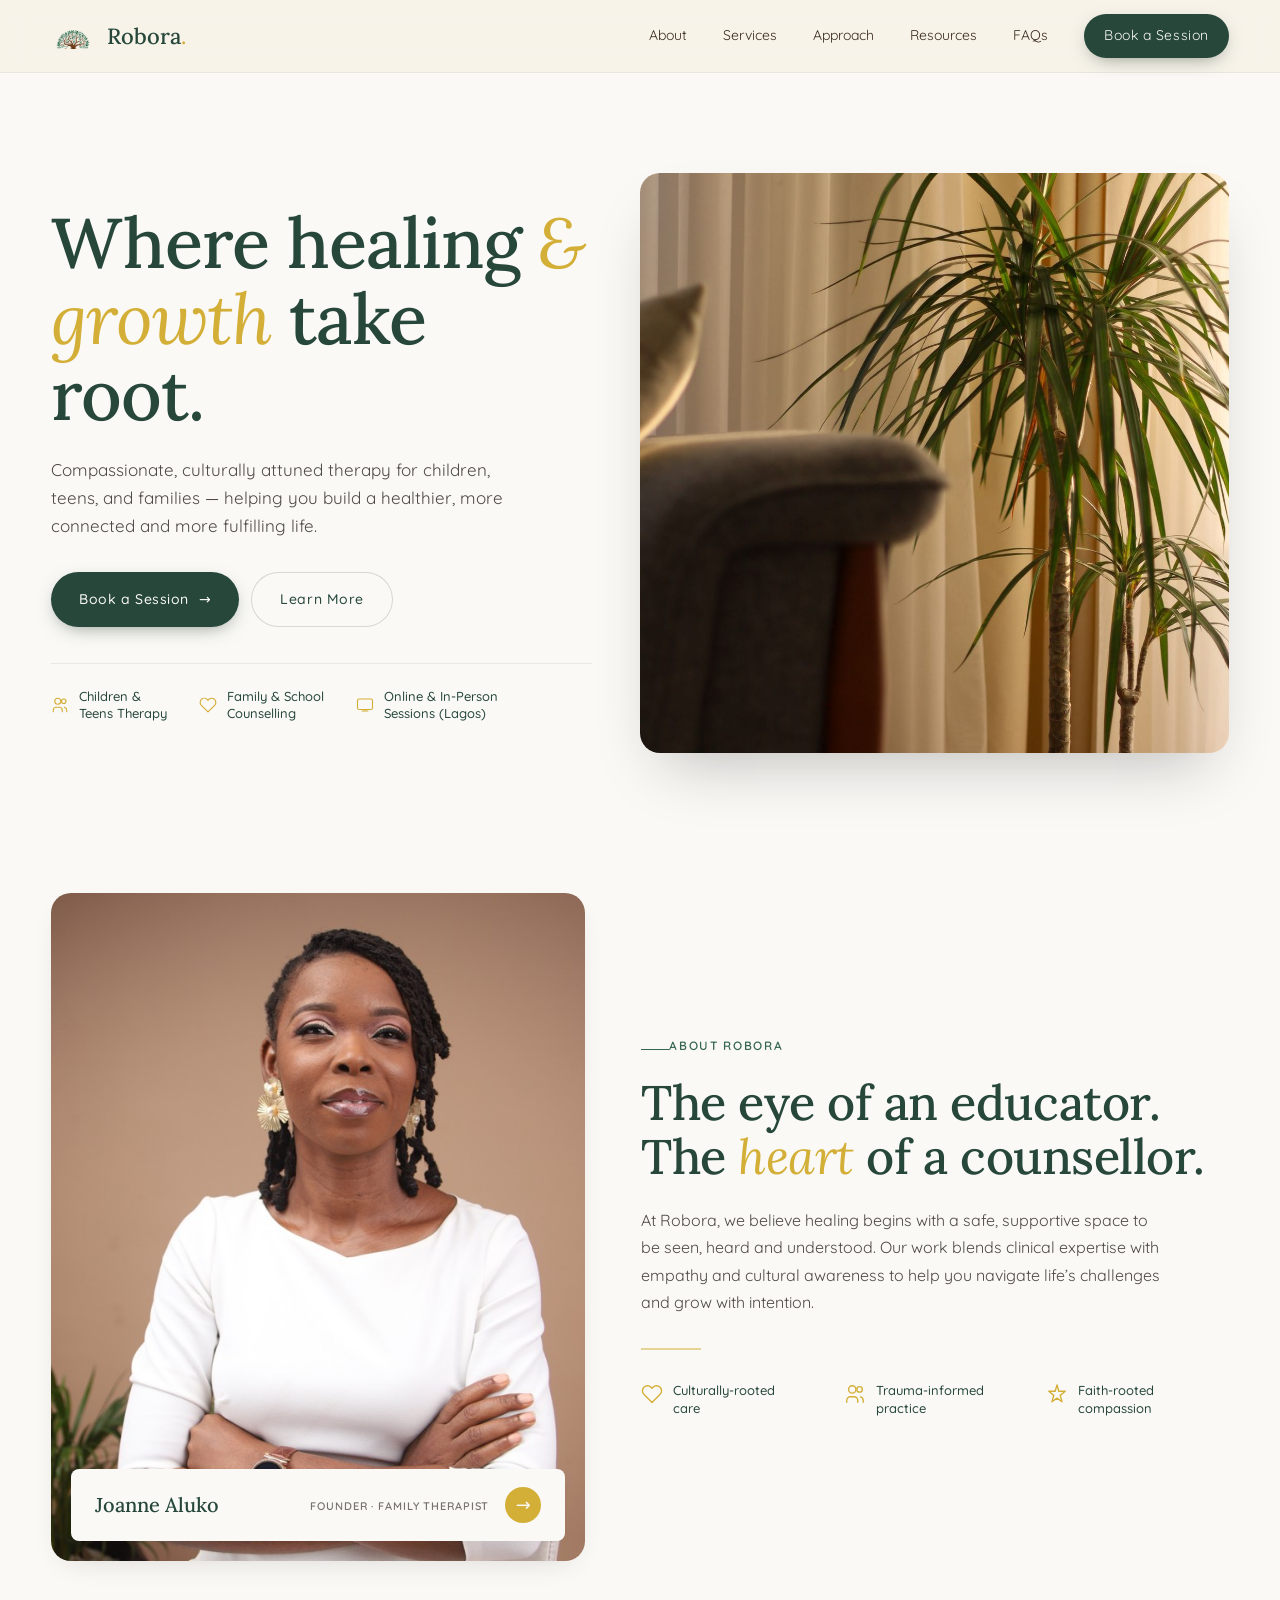
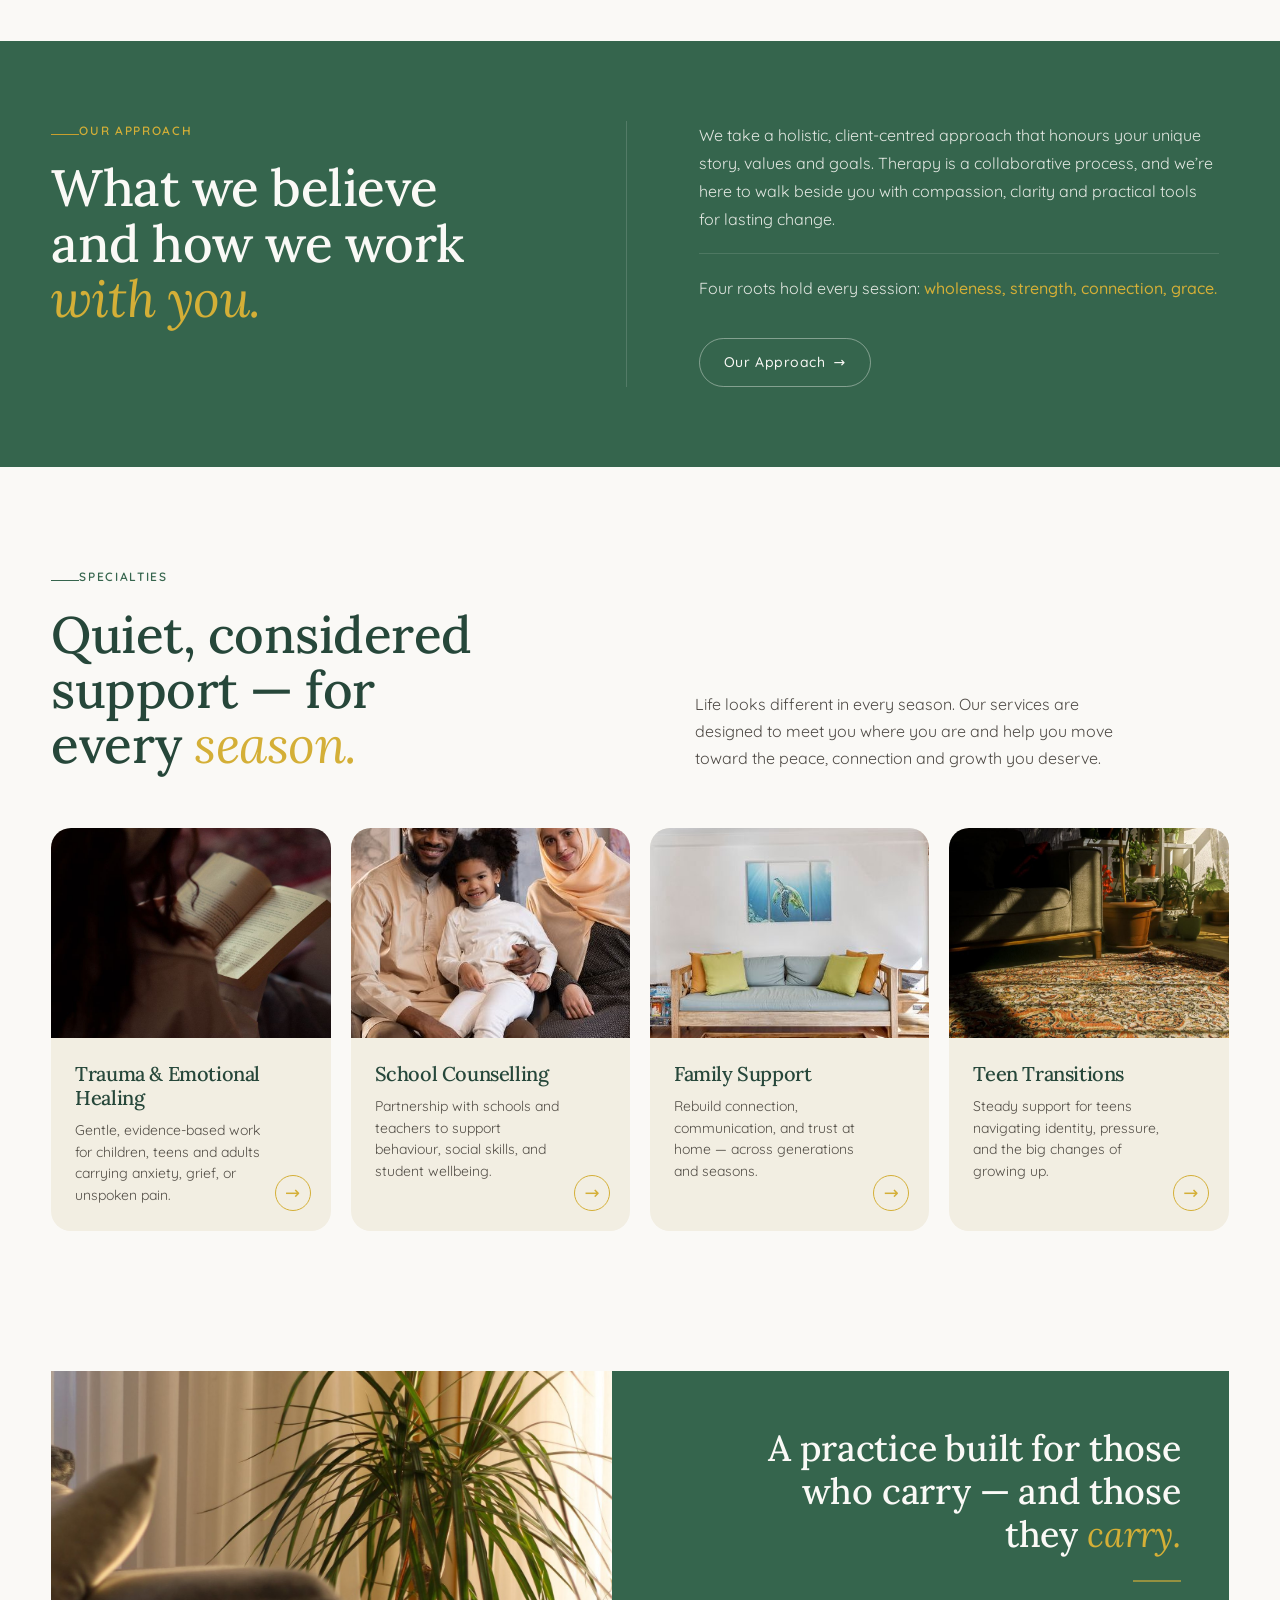
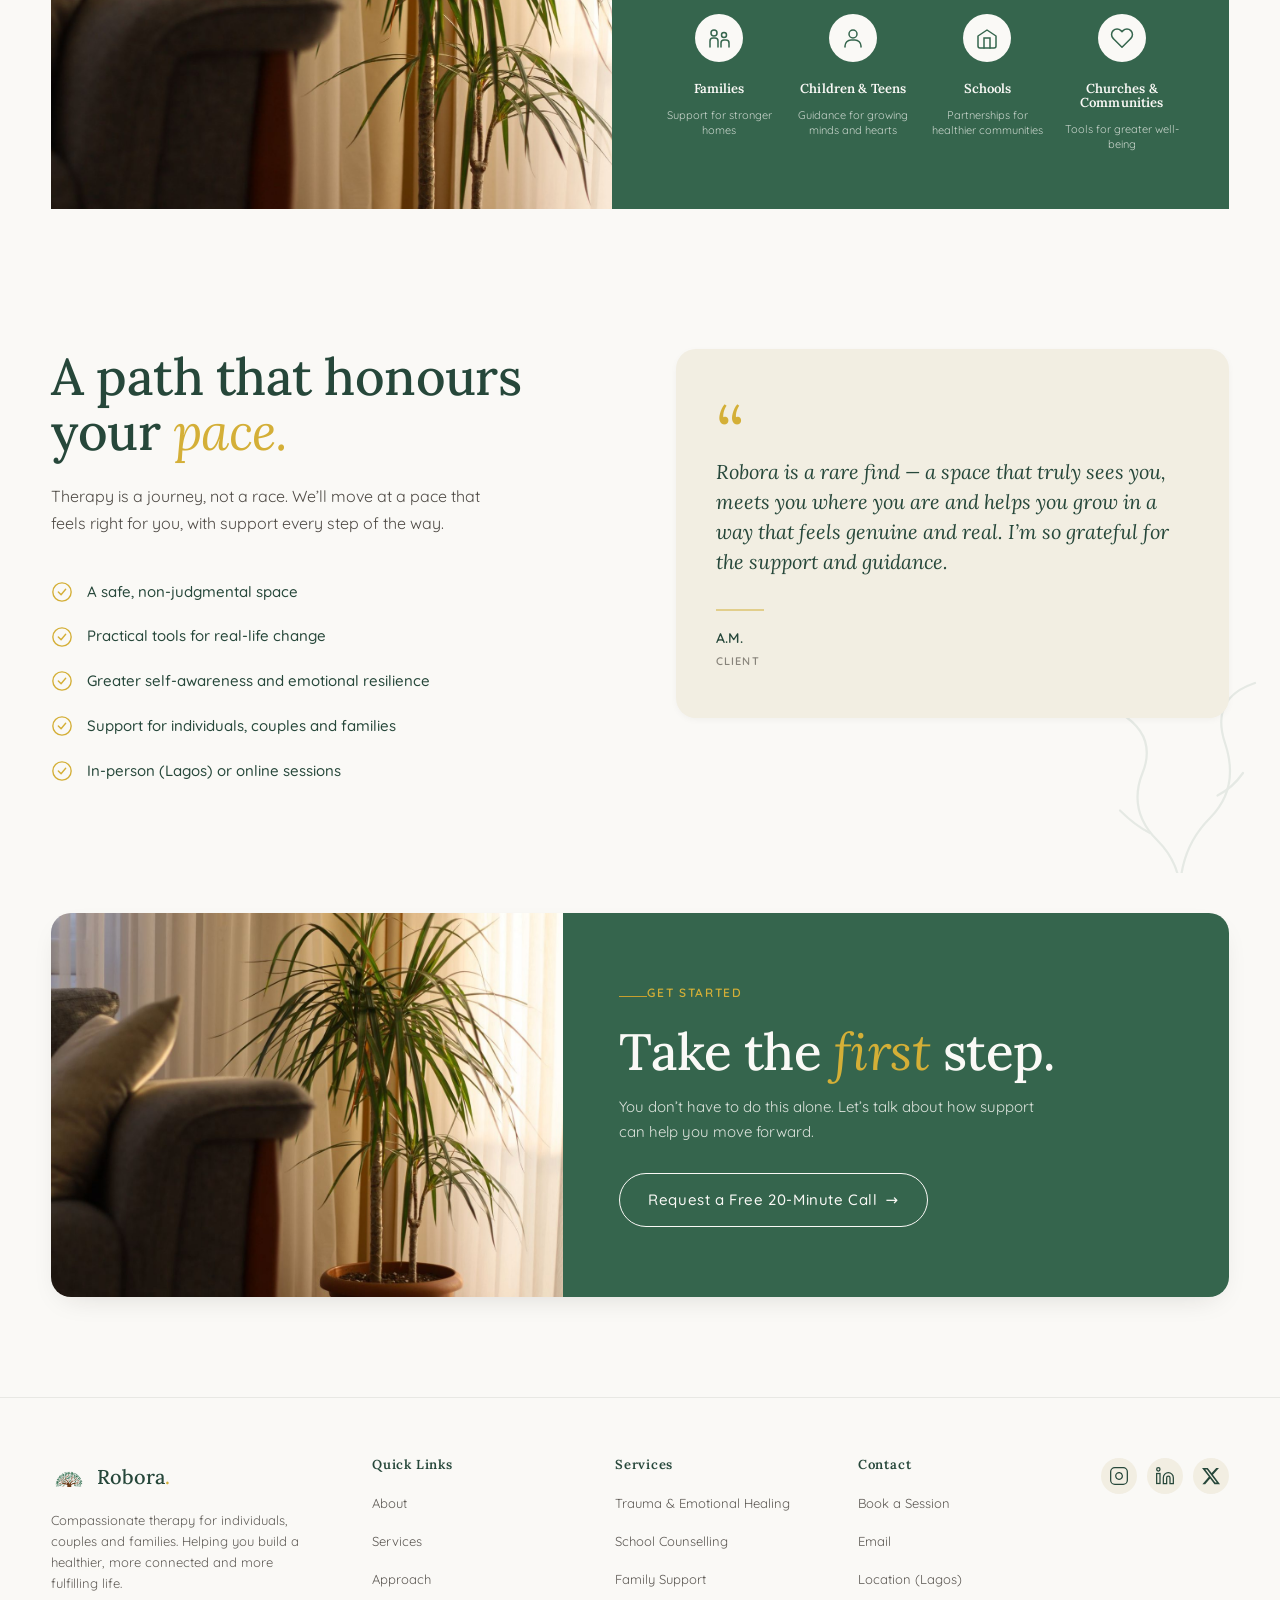
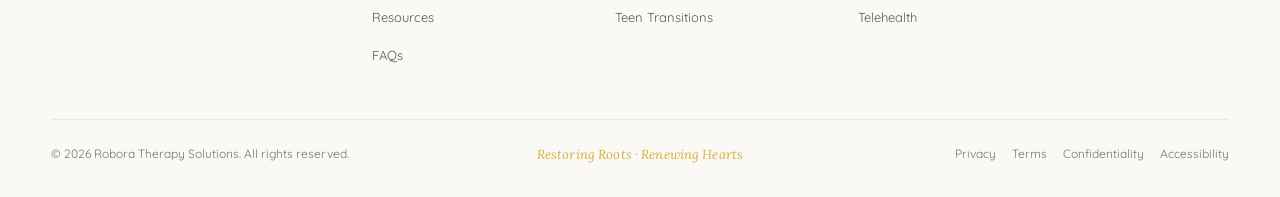
==== commit 8f5ab171: "Add files via upload" ====
--- a/index.html
+++ b/index.html
@@ -4,12 +4,12 @@
 <meta charset="UTF-8">
 <meta name="viewport" content="width=device-width, initial-scale=1.0, viewport-fit=cover">
 <title>Robora Therapy Solutions · Where healing &amp; growth take root</title>
-<meta name="description" content="A holistic counselling practice for children, teens, and families. Online and in-person sessions across Lagos, Nigeria. Founded by Joanne Aluko.">
-<meta name="theme-color" content="#1f3322">
+<meta name="description" content="Compassionate, culturally attuned therapy for children, teens, and families — helping you build a healthier, more connected and more fulfilling life. Lagos, Nigeria.">
+<meta name="theme-color" content="#35654d">
 <link rel="icon" type="image/png" href="assets/img/logo-icon.png">
 
 <meta property="og:title" content="Robora Therapy Solutions · Where healing &amp; growth take root">
-<meta property="og:description" content="A holistic counselling practice for children, teens, and families.">
+<meta property="og:description" content="Compassionate, culturally attuned therapy for children, teens, and families.">
 <meta property="og:type" content="website">
 <meta property="og:image" content="assets/img/hero.jpg">
 
@@ -21,6 +21,7 @@
 <body>
 <a href="#main" class="sr-only">Skip to main content</a>
 
+<!-- NAVIGATION -->
 <nav class="nav" aria-label="Primary">
   <div class="nav-inner">
     <a href="#main" class="nav-brand" aria-label="Robora Therapy Solutions, home">
@@ -34,10 +35,11 @@
     </button>
     <div class="nav-links" id="navLinks">
       <a href="about/">About</a>
+      <a href="#specialties">Services</a>
       <a href="#approach">Approach</a>
-      <a href="#specialties">Services</a>
-      <a href="#audiences">For</a>
-      <a href="book/" class="btn btn-primary nav-cta">Book a session</a>
+      <a href="#audiences">Resources</a>
+      <a href="#faq">FAQs</a>
+      <a href="book/" class="btn btn-primary nav-cta">Book a Session</a>
       <div class="nav-drawer-foot">Rooted in love. Restored by grace.</div>
     </div>
   </div>
@@ -46,272 +48,346 @@
 
 <main id="main">
 
-  <!-- HERO -->
-  <section class="hero">
-    <div class="container-wide">
-      <div class="hero-grid">
-        <div class="hero-text">
-          <span class="eyebrow">Restoring Roots &middot; Renewing Hearts</span>
-          <h1 class="hero-title">
-            Where healing <em>&amp; growth</em> take root.
-          </h1>
-          <p class="hero-lede">
-            Robora Therapy Solutions is a sanctuary for children, teens, and families.
-            We help you move beyond the behaviour, into the story &mdash; and out the
-            other side whole, grounded, and free to bloom.
+  <!-- ============================================================== -->
+  <!-- HERO — split: text left + warm interior right                   -->
+  <!-- ============================================================== -->
+  <section class="hero-ref">
+    <div class="hero-ref-grid">
+      <div class="hero-ref-text">
+        <h1 class="hero-ref-title">
+          Where healing <em>&amp; growth</em> take root.
+        </h1>
+        <p class="hero-ref-lede">
+          Compassionate, culturally attuned therapy for children, teens, and families
+          &mdash; helping you build a healthier, more connected and more fulfilling life.
+        </p>
+        <div class="hero-ref-actions">
+          <a href="book/" class="btn btn-primary">Book a Session <span class="arrow">&rarr;</span></a>
+          <a href="about/" class="btn btn-outline">Learn More</a>
+        </div>
+        <div class="hero-ref-chips">
+          <div class="hero-ref-chip">
+            <svg width="18" height="18" viewBox="0 0 24 24" fill="none" stroke="currentColor" stroke-width="1.5">
+              <circle cx="9" cy="7" r="4" stroke-linecap="round"/>
+              <path d="M3 21v-2a4 4 0 0 1 4-4h4a4 4 0 0 1 4 4v2" stroke-linecap="round"/>
+              <circle cx="17" cy="7" r="3" stroke-linecap="round"/>
+              <path d="M21 21v-2a4 4 0 0 0-3-3.87" stroke-linecap="round"/>
+            </svg>
+            <span>Children &amp;<br>Teens Therapy</span>
+          </div>
+          <div class="hero-ref-chip">
+            <svg width="18" height="18" viewBox="0 0 24 24" fill="none" stroke="currentColor" stroke-width="1.5">
+              <path d="M20.84 4.61a5.5 5.5 0 0 0-7.78 0L12 5.67l-1.06-1.06a5.5 5.5 0 0 0-7.78 7.78l1.06 1.06L12 21.23l7.78-7.78 1.06-1.06a5.5 5.5 0 0 0 0-7.78z" stroke-linecap="round" stroke-linejoin="round"/>
+            </svg>
+            <span>Family &amp; School<br>Counselling</span>
+          </div>
+          <div class="hero-ref-chip">
+            <svg width="18" height="18" viewBox="0 0 24 24" fill="none" stroke="currentColor" stroke-width="1.5">
+              <rect x="2" y="4" width="20" height="14" rx="2" stroke-linecap="round"/>
+              <path d="M8 20h8M12 18v2" stroke-linecap="round"/>
+            </svg>
+            <span>Online &amp; In-Person<br>Sessions (Lagos)</span>
+          </div>
+        </div>
+      </div>
+      <div class="hero-ref-image">
+        <img src="assets/img/hero.jpg" alt="A warm, light-filled therapy room with soft greenery">
+      </div>
+    </div>
+  </section>
+
+  <!-- ============================================================== -->
+  <!-- ABOUT — split: Joanne portrait w/ nameplate + text right        -->
+  <!-- ============================================================== -->
+  <section class="about-ref" id="about">
+    <div class="about-ref-grid">
+      <div class="about-ref-photo">
+        <img src="assets/img/joanne-portrait.jpg" alt="Joanne Aluko, founder of Robora Therapy Solutions">
+        <div class="about-ref-nameplate">
+          <div class="about-ref-nameplate-name">Joanne Aluko</div>
+          <div class="about-ref-nameplate-role">FOUNDER &middot; FAMILY THERAPIST</div>
+          <a href="about/" class="about-ref-nameplate-arrow" aria-label="Read more about Joanne">&rarr;</a>
+        </div>
+      </div>
+      <div class="about-ref-text">
+        <span class="eyebrow">ABOUT ROBORA</span>
+        <h2 class="about-ref-title">
+          The eye of an educator.<br>
+          The <em>heart</em> of a counsellor.
+        </h2>
+        <p>
+          At Robora, we believe healing begins with a safe, supportive space to be seen,
+          heard and understood. Our work blends clinical expertise with empathy and cultural
+          awareness to help you navigate life&rsquo;s challenges and grow with intention.
+        </p>
+        <div class="about-ref-divider"></div>
+        <div class="about-ref-pills">
+          <div class="about-ref-pill">
+            <svg width="22" height="22" viewBox="0 0 24 24" fill="none" stroke="currentColor" stroke-width="1.5">
+              <path d="M20.84 4.61a5.5 5.5 0 0 0-7.78 0L12 5.67l-1.06-1.06a5.5 5.5 0 0 0-7.78 7.78l1.06 1.06L12 21.23l7.78-7.78 1.06-1.06a5.5 5.5 0 0 0 0-7.78z" stroke-linecap="round" stroke-linejoin="round"/>
+            </svg>
+            <span>Culturally-rooted<br>care</span>
+          </div>
+          <div class="about-ref-pill">
+            <svg width="22" height="22" viewBox="0 0 24 24" fill="none" stroke="currentColor" stroke-width="1.5">
+              <circle cx="9" cy="7" r="4" stroke-linecap="round"/>
+              <path d="M3 21v-2a4 4 0 0 1 4-4h4a4 4 0 0 1 4 4v2" stroke-linecap="round"/>
+              <circle cx="17" cy="7" r="3" stroke-linecap="round"/>
+              <path d="M21 21v-2a4 4 0 0 0-3-3.87" stroke-linecap="round"/>
+            </svg>
+            <span>Trauma-informed<br>practice</span>
+          </div>
+          <div class="about-ref-pill">
+            <svg width="22" height="22" viewBox="0 0 24 24" fill="none" stroke="currentColor" stroke-width="1.5">
+              <path d="M12 2 L14 9 L21 9 L15.5 13.5 L17.5 20.5 L12 16.5 L6.5 20.5 L8.5 13.5 L3 9 L10 9 Z" stroke-linejoin="round"/>
+            </svg>
+            <span>Faith-rooted<br>compassion</span>
+          </div>
+        </div>
+      </div>
+    </div>
+  </section>
+
+  <!-- ============================================================== -->
+  <!-- APPROACH — full-width dark green banner                         -->
+  <!-- ============================================================== -->
+  <section class="approach-ref" id="approach">
+    <div class="approach-ref-inner">
+      <div class="approach-ref-left">
+        <span class="eyebrow on-dark">OUR APPROACH</span>
+        <h2 class="approach-ref-title">
+          What we believe<br>
+          and how we work<br>
+          <em>with you.</em>
+        </h2>
+      </div>
+      <div class="approach-ref-right">
+        <p>
+          We take a holistic, client-centred approach that honours your unique story,
+          values and goals. Therapy is a collaborative process, and we&rsquo;re here to walk
+          beside you with compassion, clarity and practical tools for lasting change.
+        </p>
+        <p class="approach-ref-roots">
+          Four roots hold every session: <strong>wholeness, strength, connection, grace.</strong>
+        </p>
+        <a href="about/" class="btn btn-ghost-light">Our Approach <span class="arrow">&rarr;</span></a>
+      </div>
+    </div>
+  </section>
+
+  <!-- ============================================================== -->
+  <!-- SPECIALTIES — 4 card grid, each w/ photo + title + copy         -->
+  <!-- ============================================================== -->
+  <section class="services-ref" id="specialties">
+    <div class="container">
+      <div class="services-ref-head">
+        <div class="services-ref-head-left">
+          <span class="eyebrow">SPECIALTIES</span>
+          <h2 class="services-ref-title">
+            Quiet, considered<br>
+            support &mdash; for<br>
+            every <em>season.</em>
+          </h2>
+        </div>
+        <div class="services-ref-head-right">
+          <p>
+            Life looks different in every season. Our services are designed to meet you
+            where you are and help you move toward the peace, connection and growth you deserve.
           </p>
-          <div class="hero-actions">
-            <a href="book/" class="btn btn-primary">Book a session <span class="arrow">&rarr;</span></a>
-            <a href="#approach" class="btn btn-ghost">Our approach</a>
-          </div>
-          <div class="hero-chips">
-            <div class="hero-chip">
-              <svg width="18" height="18" viewBox="0 0 24 24" fill="none" stroke="currentColor" stroke-width="1.5"><path d="M12 2v4M12 18v4M4.93 4.93l2.83 2.83M16.24 16.24l2.83 2.83M2 12h4M18 12h4M4.93 19.07l2.83-2.83M16.24 7.76l2.83-2.83" stroke-linecap="round"/></svg>
-              10+ years counselling &amp; education
-            </div>
-            <div class="hero-chip">
-              <svg width="18" height="18" viewBox="0 0 24 24" fill="none" stroke="currentColor" stroke-width="1.5"><path d="M17 21v-2a4 4 0 00-4-4H5a4 4 0 00-4 4v2M9 11a4 4 0 100-8 4 4 0 000 8zM23 21v-2a4 4 0 00-3-3.87M16 3.13a4 4 0 010 7.75" stroke-linecap="round" stroke-linejoin="round"/></svg>
-              Ages 6 to adulthood
-            </div>
-            <div class="hero-chip">
-              <svg width="18" height="18" viewBox="0 0 24 24" fill="none" stroke="currentColor" stroke-width="1.5"><path d="M3 9l9-7 9 7v11a2 2 0 01-2 2H5a2 2 0 01-2-2z" stroke-linecap="round" stroke-linejoin="round"/><polyline points="9 22 9 12 15 12 15 22" stroke-linecap="round" stroke-linejoin="round"/></svg>
-              Online + in-person (Lagos)
-            </div>
-          </div>
-        </div>
-        <div class="hero-visual reveal">
-          <img src="assets/img/hero.jpg" alt="A quiet corner with soft afternoon light, plants, and an armchair" loading="eager">
-        </div>
-      </div>
-    </div>
-  </section>
-
-  <!-- ABOUT -->
-  <section class="about">
-    <div class="container">
-      <div class="about-grid">
-        <figure class="about-portrait reveal">
-          <img src="assets/img/joanne-portrait.jpg" alt="Portrait of Joanne Aluko, founder of Robora Therapy Solutions">
-          <figcaption class="name-card">
-            <div class="n">Joanne Aluko</div>
-            <div class="r">Founder &middot; Family Therapist</div>
-          </figcaption>
-        </figure>
-        <div class="about-content reveal">
-          <span class="eyebrow">A note from the founder</span>
-          <h2>The eye of an educator. The <em>heart</em> of a counsellor.</h2>
-          <p class="lede">
-            I started Robora because I realised that no wealth could mask trauma.
-            When children act out or withdraw, it is the pain inside speaking &mdash;
-            and that pain has a name, a story, and a way home.
-          </p>
-          <p>
-            Robora draws its meaning from the Latin <em>roborare</em> &mdash; to
-            strengthen. After more than a decade in classrooms across nations, I
-            trained as a counsellor to help children and families unlock the strength
-            I always saw was there. Like the oak whose roots run deep, every person
-            carries an unspoken resilience waiting to be stirred.
-          </p>
-          <div class="about-chips">
-            <div class="about-chip">
-              <svg width="22" height="22" viewBox="0 0 24 24" fill="none" stroke="currentColor" stroke-width="1.5"><path d="M20.84 4.61a5.5 5.5 0 00-7.78 0L12 5.67l-1.06-1.06a5.5 5.5 0 00-7.78 7.78l1.06 1.06L12 21.23l7.78-7.78 1.06-1.06a5.5 5.5 0 000-7.78z" stroke-linecap="round" stroke-linejoin="round"/></svg>
-              Culturally-rooted care
-            </div>
-            <div class="about-chip">
-              <svg width="22" height="22" viewBox="0 0 24 24" fill="none" stroke="currentColor" stroke-width="1.5"><circle cx="12" cy="12" r="9" stroke-linecap="round"/><path d="M8 12l3 3 5-6" stroke-linecap="round" stroke-linejoin="round"/></svg>
-              Trauma-informed practice
-            </div>
-            <div class="about-chip">
-              <svg width="22" height="22" viewBox="0 0 24 24" fill="none" stroke="currentColor" stroke-width="1.5"><path d="M12 2v20M2 12h20" stroke-linecap="round"/></svg>
-              Faith-rooted, compassionate care
-            </div>
-          </div>
-        </div>
-      </div>
-    </div>
-  </section>
-
-  <!-- APPROACH -->
-  <section class="approach" id="approach">
-    <div class="container">
-      <div class="approach-grid">
-        <div class="reveal">
-          <span class="eyebrow on-dark">Our approach</span>
-          <h2>What we believe &mdash; and how we <em>walk with you</em>.</h2>
-        </div>
-        <div class="approach-text reveal">
-          <p>
-            Healing is not just about fixing what is broken. It is about restoring the
-            wholeness already within. Four roots hold every session, every family,
-            every story we touch: <strong>wholeness, strength, connection, grace.</strong>
-          </p>
-          <p>
-            We work slowly where speed would miss something. We listen before we
-            interpret. We honour the way each family carries its own weight &mdash;
-            and we build, with you, the quiet, patient, structural work of becoming
-            whole again.
-          </p>
-          <a href="about/" class="btn btn-ghost">Read our approach <span class="arrow">&rarr;</span></a>
-        </div>
-      </div>
-    </div>
-  </section>
-
-  <!-- SPECIALTIES -->
-  <section class="specialties" id="specialties">
-    <div class="container">
-      <div class="specialties-head reveal">
-        <div>
-          <span class="eyebrow">Specialties</span>
-          <h2>Quiet, considered support &mdash; for every <em>season</em>.</h2>
-        </div>
-        <p class="desc">
-          Each of our offerings is a different kind of doorway. Whatever you carry,
-          there is a way in &mdash; and a way through.
-        </p>
-      </div>
-      <div class="specialties-grid">
-        <article class="specialty-card reveal">
-          <div class="img"><img src="assets/img/specialty-01.jpg" alt=""></div>
-          <div class="body">
-            <h3>Trauma &amp; emotional healing</h3>
-            <p>Gentle, evidence-based therapy for inner-child wounds, grief, anxiety, and the silent emotions that shape identity.</p>
-            <span class="arrow-link">Teens &middot; adults <svg width="14" height="14" viewBox="0 0 24 24" fill="none" stroke="currentColor" stroke-width="2"><path d="M5 12h14M12 5l7 7-7 7" stroke-linecap="round" stroke-linejoin="round"/></svg></span>
+        </div>
+      </div>
+      <div class="services-ref-grid">
+        <article class="service-card">
+          <div class="service-card-photo">
+            <img src="assets/img/specialty-01.jpg" alt="">
+          </div>
+          <div class="service-card-body">
+            <h3>Trauma &amp; Emotional Healing</h3>
+            <p>Gentle, evidence-based work for children, teens and adults carrying anxiety, grief, or unspoken pain.</p>
+            <a href="about/" class="service-card-arrow" aria-label="Learn more about trauma care">&rarr;</a>
           </div>
         </article>
-        <article class="specialty-card reveal">
-          <div class="img"><img src="assets/img/specialty-02.jpg" alt=""></div>
-          <div class="body">
-            <h3>Family &amp; parent support</h3>
-            <p>For parents who are quietly drowning and families where the silence has settled. We work with the whole shape of home.</p>
-            <span class="arrow-link">All family forms <svg width="14" height="14" viewBox="0 0 24 24" fill="none" stroke="currentColor" stroke-width="2"><path d="M5 12h14M12 5l7 7-7 7" stroke-linecap="round" stroke-linejoin="round"/></svg></span>
+        <article class="service-card">
+          <div class="service-card-photo">
+            <img src="assets/img/specialty-02.jpg" alt="">
+          </div>
+          <div class="service-card-body">
+            <h3>School Counselling</h3>
+            <p>Partnership with schools and teachers to support behaviour, social skills, and student wellbeing.</p>
+            <a href="about/" class="service-card-arrow" aria-label="Learn more about school counselling">&rarr;</a>
           </div>
         </article>
-        <article class="specialty-card reveal">
-          <div class="img"><img src="assets/img/specialty-03.jpg" alt=""></div>
-          <div class="body">
-            <h3>Play &amp; creative therapy</h3>
-            <p>Where words fall short, play speaks. Storytelling, art, and sand-tray work help children show what they cannot yet say.</p>
-            <span class="arrow-link">Ages 6 to 12 <svg width="14" height="14" viewBox="0 0 24 24" fill="none" stroke="currentColor" stroke-width="2"><path d="M5 12h14M12 5l7 7-7 7" stroke-linecap="round" stroke-linejoin="round"/></svg></span>
+        <article class="service-card">
+          <div class="service-card-photo">
+            <img src="assets/img/specialty-03.jpg" alt="">
+          </div>
+          <div class="service-card-body">
+            <h3>Family Support</h3>
+            <p>Rebuild connection, communication, and trust at home &mdash; across generations and seasons.</p>
+            <a href="about/" class="service-card-arrow" aria-label="Learn more about family support">&rarr;</a>
           </div>
         </article>
-        <article class="specialty-card reveal">
-          <div class="img"><img src="assets/img/specialty-04.jpg" alt=""></div>
-          <div class="body">
-            <h3>Teens in transition</h3>
-            <p>Identity, exam pressure, friendships, faith, future. A safe room for adolescents finding their feet.</p>
-            <span class="arrow-link">Ages 13 to 18 <svg width="14" height="14" viewBox="0 0 24 24" fill="none" stroke="currentColor" stroke-width="2"><path d="M5 12h14M12 5l7 7-7 7" stroke-linecap="round" stroke-linejoin="round"/></svg></span>
+        <article class="service-card">
+          <div class="service-card-photo">
+            <img src="assets/img/specialty-04.jpg" alt="">
+          </div>
+          <div class="service-card-body">
+            <h3>Teen Transitions</h3>
+            <p>Steady support for teens navigating identity, pressure, and the big changes of growing up.</p>
+            <a href="about/" class="service-card-arrow" aria-label="Learn more about teen transitions">&rarr;</a>
           </div>
         </article>
       </div>
     </div>
   </section>
 
-  <!-- AUDIENCES -->
-  <section class="audiences" id="audiences">
-    <div class="audiences-bg" aria-hidden="true"></div>
-    <div class="container">
-      <div class="audiences-grid">
-        <div class="audiences-text reveal">
-          <span class="eyebrow on-dark">Who Robora is for</span>
-          <h2>A practice built for those who carry &mdash; and those they <em>carry</em>.</h2>
-        </div>
-        <div class="audiences-list reveal">
+  <!-- ============================================================== -->
+  <!-- AUDIENCES — split: photo left + dark green w/ 4 audience icons  -->
+  <!-- ============================================================== -->
+  <section class="audiences-ref" id="audiences">
+    <div class="audiences-ref-grid">
+      <div class="audiences-ref-photo">
+        <img src="assets/img/audiences.jpg" alt="A warm, inviting therapy space">
+      </div>
+      <div class="audiences-ref-panel">
+        <h2 class="audiences-ref-title">
+          A practice built for those<br>
+          who carry &mdash; and those<br>
+          they <em>carry.</em>
+        </h2>
+        <div class="audiences-ref-divider"></div>
+        <div class="audiences-ref-grid-inner">
           <div class="audience-item">
-            <div class="ico">
-              <svg width="20" height="20" viewBox="0 0 24 24" fill="none" stroke="currentColor" stroke-width="1.5"><path d="M20 21v-2a4 4 0 00-3-3.87M4 21v-2a4 4 0 013-3.87M16 3.13a4 4 0 010 7.75M8 3.13a4 4 0 100 7.75M12 12v-2M12 16v-2" stroke-linecap="round" stroke-linejoin="round"/></svg>
+            <div class="audience-icon">
+              <svg width="24" height="24" viewBox="0 0 24 24" fill="none" stroke="currentColor" stroke-width="1.5">
+                <path d="M3 21v-6a3 3 0 0 1 3-3h2a3 3 0 0 1 3 3v6M14 21v-4a3 3 0 0 1 3-3h2a3 3 0 0 1 3 3v4" stroke-linecap="round"/>
+                <circle cx="7" cy="7" r="3" stroke-linecap="round"/>
+                <circle cx="17" cy="9" r="2.5" stroke-linecap="round"/>
+              </svg>
             </div>
             <h4>Families</h4>
-            <p>Restoring connection where silence or conflict has settled in.</p>
+            <p>Support for stronger homes</p>
           </div>
           <div class="audience-item">
-            <div class="ico">
-              <svg width="20" height="20" viewBox="0 0 24 24" fill="none" stroke="currentColor" stroke-width="1.5"><circle cx="12" cy="8" r="4"/><path d="M12 14c-4 0-7 2-7 5v2h14v-2c0-3-3-5-7-5z" stroke-linecap="round" stroke-linejoin="round"/></svg>
+            <div class="audience-icon">
+              <svg width="24" height="24" viewBox="0 0 24 24" fill="none" stroke="currentColor" stroke-width="1.5">
+                <circle cx="12" cy="8" r="4" stroke-linecap="round"/>
+                <path d="M4 21v-1a6 6 0 0 1 6-6h4a6 6 0 0 1 6 6v1" stroke-linecap="round"/>
+              </svg>
             </div>
-            <h4>Children &amp; teens</h4>
-            <p>Ages 6 to 18. Safe rooms for the stories they cannot yet name.</p>
+            <h4>Children &amp; Teens</h4>
+            <p>Guidance for growing minds and hearts</p>
           </div>
           <div class="audience-item">
-            <div class="ico">
-              <svg width="20" height="20" viewBox="0 0 24 24" fill="none" stroke="currentColor" stroke-width="1.5"><path d="M3 21V8l9-5 9 5v13M9 21v-7h6v7" stroke-linecap="round" stroke-linejoin="round"/></svg>
+            <div class="audience-icon">
+              <svg width="24" height="24" viewBox="0 0 24 24" fill="none" stroke="currentColor" stroke-width="1.5">
+                <path d="M3 10l9-6 9 6v10a2 2 0 0 1-2 2H5a2 2 0 0 1-2-2V10z" stroke-linejoin="round"/>
+                <path d="M9 22V12h6v10" stroke-linecap="round"/>
+              </svg>
             </div>
             <h4>Schools</h4>
-            <p>On-site programs, workshops, and pastoral training for staff.</p>
+            <p>Partnerships for healthier communities</p>
           </div>
           <div class="audience-item">
-            <div class="ico">
-              <svg width="20" height="20" viewBox="0 0 24 24" fill="none" stroke="currentColor" stroke-width="1.5"><path d="M12 2v20M8 7l4-4 4 4M4 22h16M6 22V12l6-3 6 3v10" stroke-linecap="round" stroke-linejoin="round"/></svg>
+            <div class="audience-icon">
+              <svg width="24" height="24" viewBox="0 0 24 24" fill="none" stroke="currentColor" stroke-width="1.5">
+                <path d="M20.84 4.61a5.5 5.5 0 0 0-7.78 0L12 5.67l-1.06-1.06a5.5 5.5 0 0 0-7.78 7.78l1.06 1.06L12 21.23l7.78-7.78 1.06-1.06a5.5 5.5 0 0 0 0-7.78z" stroke-linecap="round" stroke-linejoin="round"/>
+              </svg>
             </div>
-            <h4>Churches &amp; communities</h4>
-            <p>Faith-aligned support that honours both clinical care and conviction.</p>
-          </div>
-        </div>
-      </div>
-    </div>
-  </section>
-
-  <!-- PATH + TESTIMONIAL -->
-  <section class="path">
+            <h4>Churches &amp; Communities</h4>
+            <p>Tools for greater well-being</p>
+          </div>
+        </div>
+      </div>
+    </div>
+  </section>
+
+  <!-- ============================================================== -->
+  <!-- PATH + TESTIMONIAL — split: checklist left + testimonial right  -->
+  <!-- ============================================================== -->
+  <section class="path-ref">
     <div class="container">
-      <div class="path-grid">
-        <div class="path-text reveal">
-          <span class="eyebrow">How we work together</span>
-          <h2>A path that honours your <em>pace</em>.</h2>
-          <p class="lede">
-            Every Robora journey is shaped to the person in front of us. We blend
-            clinical insight with classroom wisdom &mdash; and, where it is welcomed,
-            a quiet thread of faith.
+      <div class="path-ref-grid">
+        <div class="path-ref-left">
+          <h2 class="path-ref-title">
+            A path that honours<br>
+            your <em>pace.</em>
+          </h2>
+          <p>
+            Therapy is a journey, not a race. We&rsquo;ll move at a pace that feels right for you,
+            with support every step of the way.
           </p>
-          <ul class="path-list">
+          <ul class="path-ref-list">
             <li>
-              <svg width="20" height="20" viewBox="0 0 24 24" fill="none" stroke="currentColor" stroke-width="1.5"><circle cx="12" cy="12" r="10"/><path d="M8 12l3 3 5-6" stroke-linecap="round" stroke-linejoin="round"/></svg>
-              A free 20-minute call to listen, understand, and name what you are carrying.
+              <svg width="22" height="22" viewBox="0 0 24 24" fill="none" stroke="currentColor" stroke-width="1.5">
+                <circle cx="12" cy="12" r="10" stroke-linecap="round"/>
+                <path d="M8 12l3 3 5-6" stroke-linecap="round" stroke-linejoin="round"/>
+              </svg>
+              <span>A safe, non-judgmental space</span>
             </li>
             <li>
-              <svg width="20" height="20" viewBox="0 0 24 24" fill="none" stroke="currentColor" stroke-width="1.5"><circle cx="12" cy="12" r="10"/><path d="M8 12l3 3 5-6" stroke-linecap="round" stroke-linejoin="round"/></svg>
-              An intake session to map history, hopes, and the shape of the road ahead.
+              <svg width="22" height="22" viewBox="0 0 24 24" fill="none" stroke="currentColor" stroke-width="1.5">
+                <circle cx="12" cy="12" r="10" stroke-linecap="round"/>
+                <path d="M8 12l3 3 5-6" stroke-linecap="round" stroke-linejoin="round"/>
+              </svg>
+              <span>Practical tools for real-life change</span>
             </li>
             <li>
-              <svg width="20" height="20" viewBox="0 0 24 24" fill="none" stroke="currentColor" stroke-width="1.5"><circle cx="12" cy="12" r="10"/><path d="M8 12l3 3 5-6" stroke-linecap="round" stroke-linejoin="round"/></svg>
-              A tailored plan &mdash; weekly or fortnightly &mdash; drawing from trauma-informed and creative therapies.
+              <svg width="22" height="22" viewBox="0 0 24 24" fill="none" stroke="currentColor" stroke-width="1.5">
+                <circle cx="12" cy="12" r="10" stroke-linecap="round"/>
+                <path d="M8 12l3 3 5-6" stroke-linecap="round" stroke-linejoin="round"/>
+              </svg>
+              <span>Greater self-awareness and emotional resilience</span>
             </li>
             <li>
-              <svg width="20" height="20" viewBox="0 0 24 24" fill="none" stroke="currentColor" stroke-width="1.5"><circle cx="12" cy="12" r="10"/><path d="M8 12l3 3 5-6" stroke-linecap="round" stroke-linejoin="round"/></svg>
-              Family or school check-ins where helpful, so healing is held by more than one set of hands.
+              <svg width="22" height="22" viewBox="0 0 24 24" fill="none" stroke="currentColor" stroke-width="1.5">
+                <circle cx="12" cy="12" r="10" stroke-linecap="round"/>
+                <path d="M8 12l3 3 5-6" stroke-linecap="round" stroke-linejoin="round"/>
+              </svg>
+              <span>Support for individuals, couples and families</span>
             </li>
             <li>
-              <svg width="20" height="20" viewBox="0 0 24 24" fill="none" stroke="currentColor" stroke-width="1.5"><circle cx="12" cy="12" r="10"/><path d="M8 12l3 3 5-6" stroke-linecap="round" stroke-linejoin="round"/></svg>
-              A gentle close, with tools you keep, for the seasons that come after.
+              <svg width="22" height="22" viewBox="0 0 24 24" fill="none" stroke="currentColor" stroke-width="1.5">
+                <circle cx="12" cy="12" r="10" stroke-linecap="round"/>
+                <path d="M8 12l3 3 5-6" stroke-linecap="round" stroke-linejoin="round"/>
+              </svg>
+              <span>In-person (Lagos) or online sessions</span>
             </li>
           </ul>
         </div>
-        <aside class="testimonial reveal">
-          <blockquote>
-            Behind every leader, artist, and innovator was once a child who needed
-            to be seen. We help families see, before the wounds become inheritances.
-          </blockquote>
-          <cite>
-            <div class="n">Joanne Aluko</div>
-            <div class="r">Founder &middot; Robora Therapy Solutions</div>
-          </cite>
-        </aside>
-      </div>
-    </div>
-  </section>
-
-  <!-- CTA CARD -->
-  <section class="cta-section">
+        <div class="path-ref-right">
+          <div class="testimonial-card">
+            <div class="testimonial-quote-mark">&ldquo;</div>
+            <blockquote>
+              Robora is a rare find &mdash; a space that truly sees you, meets you where you are
+              and helps you grow in a way that feels genuine and real. I&rsquo;m so grateful for the
+              support and guidance.
+            </blockquote>
+            <div class="testimonial-divider"></div>
+            <cite>
+              <strong>A.M.</strong>
+              <span>CLIENT</span>
+            </cite>
+          </div>
+        </div>
+      </div>
+    </div>
+  </section>
+
+  <!-- ============================================================== -->
+  <!-- CTA — horizontal card: photo left + dark green panel right      -->
+  <!-- ============================================================== -->
+  <section class="cta-ref">
     <div class="container">
-      <div class="cta-card reveal">
-        <div class="cta-card-img" aria-hidden="true"></div>
-        <div class="cta-card-body">
-          <span class="eyebrow">Begin gently</span>
-          <h2>Take the <em>first</em> step.</h2>
-          <p>
-            A free 20-minute call to listen, understand, and name what you are
-            carrying. No pressure, no preparation needed. Just a conversation.
-          </p>
-          <a href="book/" class="btn">Request a free 20-min call <span class="arrow">&rarr;</span></a>
+      <div class="cta-ref-card">
+        <div class="cta-ref-photo">
+          <img src="assets/img/cta.jpg" alt="">
+        </div>
+        <div class="cta-ref-panel">
+          <span class="eyebrow on-dark">GET STARTED</span>
+          <h2 class="cta-ref-title">Take the <em>first</em> step.</h2>
+          <p>You don&rsquo;t have to do this alone. Let&rsquo;s talk about how support can help you move forward.</p>
+          <a href="book/" class="btn btn-outline-light">Request a Free 20-Minute Call <span class="arrow">&rarr;</span></a>
         </div>
       </div>
     </div>
@@ -319,46 +395,82 @@
 
 </main>
 
-<footer class="foot">
+<!-- ============================================================== -->
+<!-- FOOTER — 4 columns + social                                     -->
+<!-- ============================================================== -->
+<footer class="footer-ref">
   <div class="container">
-    <div class="foot-top">
-      <div class="foot-brand">
-        <div class="wm">Robora<i>.</i></div>
-        <p>A holistic counselling and emotional wellness practice. Helping children, teens, and families heal, grow, and thrive &mdash; one root at a time.</p>
-      </div>
-      <div class="foot-col">
-        <h3>Practice</h3>
+    <div class="footer-ref-grid">
+      <div class="footer-ref-brand">
+        <a href="#main" class="footer-ref-logo">
+          <img src="assets/img/logo-icon.png" alt="">
+          <span>Robora<i>.</i></span>
+        </a>
+        <p>Compassionate therapy for individuals, couples and families. Helping you build a healthier, more connected and more fulfilling life.</p>
+      </div>
+      <div class="footer-ref-col">
+        <h4>Quick Links</h4>
         <ul>
-          <li><a href="about/">About Joanne</a></li>
-          <li><a href="#approach">Our approach</a></li>
+          <li><a href="about/">About</a></li>
           <li><a href="#specialties">Services</a></li>
-          <li><a href="#audiences">For</a></li>
+          <li><a href="#approach">Approach</a></li>
+          <li><a href="#audiences">Resources</a></li>
+          <li><a href="#faq">FAQs</a></li>
         </ul>
       </div>
-      <div class="foot-col">
-        <h3>Work with us</h3>
+      <div class="footer-ref-col">
+        <h4>Services</h4>
         <ul>
-          <li><a href="book/">Book a session</a></li>
-          <li><a href="contact/">Contact us</a></li>
+          <li><a href="about/">Trauma &amp; Emotional Healing</a></li>
+          <li><a href="about/">School Counselling</a></li>
+          <li><a href="about/">Family Support</a></li>
+          <li><a href="about/">Teen Transitions</a></li>
         </ul>
       </div>
-      <div class="foot-col">
-        <h3>Stay close</h3>
+      <div class="footer-ref-col">
+        <h4>Contact</h4>
         <ul>
-          <li><a href="mailto:hello@roboratherapy.com">hello@roboratherapy.com</a></li>
-          <li><a href="contact/">Instagram</a></li>
-          <li><a href="contact/">LinkedIn</a></li>
-          <li><a href="accessibility/">Accessibility</a></li>
+          <li><a href="book/">Book a Session</a></li>
+          <li><a href="contact/">Email</a></li>
+          <li><a href="contact/">Location (Lagos)</a></li>
+          <li><a href="contact/">Telehealth</a></li>
         </ul>
       </div>
-    </div>
-    <div class="foot-bot">
-      <span>&copy; 2026 Robora Therapy Solutions. <a href="privacy/">Privacy</a> &middot; <a href="terms/">Terms</a> &middot; <a href="confidentiality/">Confidentiality</a></span>
-      <span class="scrip">&ldquo;Beloved, I wish above all things that thou mayest prosper and be in health.&rdquo; &mdash; 3 John 1:2</span>
+      <div class="footer-ref-social">
+        <a href="#" aria-label="Instagram">
+          <svg width="20" height="20" viewBox="0 0 24 24" fill="none" stroke="currentColor" stroke-width="1.5">
+            <rect x="2" y="2" width="20" height="20" rx="5" ry="5"/>
+            <path d="M16 11.37A4 4 0 1 1 12.63 8 4 4 0 0 1 16 11.37z"/>
+            <line x1="17.5" y1="6.5" x2="17.51" y2="6.5"/>
+          </svg>
+        </a>
+        <a href="#" aria-label="LinkedIn">
+          <svg width="20" height="20" viewBox="0 0 24 24" fill="none" stroke="currentColor" stroke-width="1.5">
+            <path d="M16 8a6 6 0 0 1 6 6v7h-4v-7a2 2 0 0 0-4 0v7h-4v-7a6 6 0 0 1 6-6z"/>
+            <rect x="2" y="9" width="4" height="12"/>
+            <circle cx="4" cy="4" r="2"/>
+          </svg>
+        </a>
+        <a href="#" aria-label="Twitter / X">
+          <svg width="20" height="20" viewBox="0 0 24 24" fill="currentColor">
+            <path d="M18.244 2.25h3.308l-7.227 8.26 8.502 11.24H16.17l-5.214-6.817L4.99 21.75H1.68l7.73-8.835L1.254 2.25H8.08l4.713 6.231zm-1.161 17.52h1.833L7.084 4.126H5.117z"/>
+          </svg>
+        </a>
+      </div>
+    </div>
+    <div class="footer-ref-bottom">
+      <p>&copy; 2026 Robora Therapy Solutions. All rights reserved.</p>
+      <p class="footer-ref-tagline">Restoring Roots &middot; Renewing Hearts</p>
+      <div class="footer-ref-legal">
+        <a href="privacy/">Privacy</a>
+        <a href="terms/">Terms</a>
+        <a href="confidentiality/">Confidentiality</a>
+        <a href="accessibility/">Accessibility</a>
+      </div>
     </div>
   </div>
 </footer>
 
-<script defer src="assets/js/robora.js"></script>
+<script src="assets/js/robora.js"></script>
 </body>
 </html>
--- a/assets/css/robora.css
+++ b/assets/css/robora.css
@@ -1216,3 +1216,973 @@
   .reveal { opacity: 1; transform: none; }
   html { scroll-behavior: auto; }
 }
+
+/* ============================================================================
+   REFERENCE LAYOUT MATCH — Oct 2026
+   Section styles for homepage rebuild matching uploaded reference design.
+   All classes prefixed with -ref to avoid colliding with v2 styles still
+   used on interior pages.
+   ============================================================================ */
+
+/* ------------------------------------------------------------------
+   HERO (split: text left + warm interior right)
+   ------------------------------------------------------------------ */
+.hero-ref {
+  background: var(--ivory);
+  padding: 100px 0 80px;
+}
+.hero-ref-grid {
+  display: grid;
+  grid-template-columns: 1fr 1fr;
+  gap: 0;
+  max-width: 1440px;
+  margin: 0 auto;
+  padding: 0 var(--pad);
+  align-items: center;
+}
+.hero-ref-text {
+  padding-right: 48px;
+}
+.hero-ref-title {
+  font-family: var(--font-display);
+  font-size: clamp(42px, 5.5vw, 72px);
+  line-height: 1.08;
+  font-weight: 500;
+  color: var(--moss-deep);
+  margin: 0 0 24px;
+  letter-spacing: -0.015em;
+}
+.hero-ref-title em {
+  color: var(--gold);
+  font-style: italic;
+  font-weight: 400;
+}
+.hero-ref-lede {
+  font-size: 17px;
+  line-height: 1.65;
+  color: var(--ink);
+  opacity: 0.78;
+  margin: 0 0 32px;
+  max-width: 460px;
+}
+.hero-ref-actions {
+  display: flex;
+  gap: 12px;
+  flex-wrap: wrap;
+  margin-bottom: 36px;
+}
+.hero-ref-chips {
+  display: flex;
+  gap: 32px;
+  flex-wrap: wrap;
+  padding-top: 24px;
+  border-top: 1px solid rgba(31, 26, 20, 0.08);
+}
+.hero-ref-chip {
+  display: flex;
+  align-items: center;
+  gap: 10px;
+  font-size: 13px;
+  line-height: 1.3;
+  font-weight: 500;
+  color: var(--moss-deep);
+}
+.hero-ref-chip svg {
+  color: var(--gold);
+  flex-shrink: 0;
+}
+.hero-ref-image {
+  height: 580px;
+  border-radius: var(--radius-lg);
+  overflow: hidden;
+  box-shadow: var(--shadow-lg);
+}
+.hero-ref-image img {
+  width: 100%;
+  height: 100%;
+  object-fit: cover;
+}
+
+/* ------------------------------------------------------------------
+   ABOUT (split: Joanne portrait + text w/ pills)
+   ------------------------------------------------------------------ */
+.about-ref {
+  background: var(--ivory);
+  padding: 60px 0 80px;
+}
+.about-ref-grid {
+  display: grid;
+  grid-template-columns: 1fr 1.1fr;
+  gap: 56px;
+  max-width: 1440px;
+  margin: 0 auto;
+  padding: 0 var(--pad);
+  align-items: center;
+}
+.about-ref-photo {
+  position: relative;
+  border-radius: var(--radius-lg);
+  overflow: hidden;
+  aspect-ratio: 4 / 5;
+  box-shadow: var(--shadow);
+}
+.about-ref-photo img {
+  width: 100%;
+  height: 100%;
+  object-fit: cover;
+}
+.about-ref-nameplate {
+  position: absolute;
+  left: 20px;
+  bottom: 20px;
+  right: 20px;
+  background: var(--ivory);
+  padding: 18px 24px;
+  border-radius: var(--radius);
+  display: flex;
+  align-items: center;
+  gap: 16px;
+  box-shadow: var(--shadow-sm);
+}
+.about-ref-nameplate-name {
+  font-family: var(--font-display);
+  font-size: 20px;
+  font-weight: 500;
+  color: var(--moss-deep);
+  flex: 1;
+}
+.about-ref-nameplate-role {
+  display: block;
+  font-size: 11px;
+  font-weight: 600;
+  letter-spacing: 0.08em;
+  color: var(--ink);
+  opacity: 0.6;
+  margin-top: 2px;
+}
+.about-ref-nameplate-name {
+  display: flex;
+  flex-direction: column;
+}
+.about-ref-nameplate-arrow {
+  width: 36px;
+  height: 36px;
+  border-radius: 50%;
+  background: var(--gold);
+  color: var(--ivory);
+  display: flex;
+  align-items: center;
+  justify-content: center;
+  font-size: 18px;
+  text-decoration: none;
+  flex-shrink: 0;
+  transition: transform 0.2s;
+}
+.about-ref-nameplate-arrow:hover {
+  transform: translateX(2px);
+}
+.about-ref-text .eyebrow {
+  display: block;
+  font-size: 12px;
+  font-weight: 600;
+  letter-spacing: 0.14em;
+  color: var(--moss);
+  margin-bottom: 20px;
+}
+.about-ref-title {
+  font-family: var(--font-display);
+  font-size: clamp(32px, 3.8vw, 52px);
+  line-height: 1.1;
+  font-weight: 500;
+  color: var(--moss-deep);
+  margin: 0 0 24px;
+  letter-spacing: -0.01em;
+}
+.about-ref-title em {
+  color: var(--gold);
+  font-style: italic;
+  font-weight: 400;
+}
+.about-ref-text p {
+  font-size: 16px;
+  line-height: 1.7;
+  color: var(--ink);
+  opacity: 0.78;
+  margin: 0 0 24px;
+  max-width: 520px;
+}
+.about-ref-divider {
+  width: 60px;
+  height: 2px;
+  background: var(--gold);
+  margin: 32px 0;
+  opacity: 0.5;
+}
+.about-ref-pills {
+  display: grid;
+  grid-template-columns: repeat(3, 1fr);
+  gap: 20px;
+}
+.about-ref-pill {
+  display: flex;
+  align-items: flex-start;
+  gap: 10px;
+  font-size: 13px;
+  line-height: 1.35;
+  font-weight: 500;
+  color: var(--moss-deep);
+}
+.about-ref-pill svg {
+  color: var(--gold);
+  flex-shrink: 0;
+  margin-top: 1px;
+}
+
+/* ------------------------------------------------------------------
+   APPROACH (full-width deep green banner)
+   ------------------------------------------------------------------ */
+.approach-ref {
+  background: var(--moss);
+  color: var(--ivory);
+  padding: 80px 0;
+}
+.approach-ref-inner {
+  display: grid;
+  grid-template-columns: 1fr 1.2fr;
+  gap: 72px;
+  max-width: 1440px;
+  margin: 0 auto;
+  padding: 0 var(--pad);
+}
+.approach-ref-left .eyebrow {
+  color: var(--gold);
+  font-size: 12px;
+  font-weight: 600;
+  letter-spacing: 0.14em;
+  display: block;
+  margin-bottom: 20px;
+}
+.approach-ref-title {
+  font-family: var(--font-display);
+  font-size: clamp(32px, 4vw, 54px);
+  line-height: 1.08;
+  font-weight: 500;
+  color: var(--ivory);
+  margin: 0;
+  letter-spacing: -0.01em;
+}
+.approach-ref-title em {
+  color: var(--gold);
+  font-style: italic;
+  font-weight: 400;
+}
+.approach-ref-right {
+  display: flex;
+  flex-direction: column;
+  justify-content: center;
+  border-left: 1px solid rgba(250, 249, 246, 0.15);
+  padding-left: 72px;
+}
+.approach-ref-right p {
+  font-size: 16px;
+  line-height: 1.75;
+  color: rgba(250, 249, 246, 0.88);
+  margin: 0 0 20px;
+  max-width: 520px;
+}
+.approach-ref-roots {
+  padding-top: 20px;
+  border-top: 1px solid rgba(250, 249, 246, 0.12);
+}
+.approach-ref-roots strong {
+  color: var(--gold);
+  font-weight: 500;
+}
+.btn-ghost-light {
+  background: transparent;
+  color: var(--ivory);
+  border: 1px solid rgba(250, 249, 246, 0.4);
+  padding: 12px 24px;
+  border-radius: 100px;
+  font-weight: 500;
+  text-decoration: none;
+  display: inline-flex;
+  align-items: center;
+  gap: 8px;
+  margin-top: 16px;
+  align-self: flex-start;
+  transition: all 0.2s;
+}
+.btn-ghost-light:hover {
+  background: rgba(250, 249, 246, 0.1);
+  border-color: var(--ivory);
+}
+
+/* ------------------------------------------------------------------
+   SERVICES (4-card specialty grid)
+   ------------------------------------------------------------------ */
+.services-ref {
+  background: var(--ivory);
+  padding: 100px 0 80px;
+}
+.services-ref-head {
+  display: grid;
+  grid-template-columns: 1.1fr 1fr;
+  gap: 56px;
+  margin-bottom: 56px;
+  align-items: end;
+}
+.services-ref-head .eyebrow {
+  display: block;
+  font-size: 12px;
+  font-weight: 600;
+  letter-spacing: 0.14em;
+  color: var(--moss);
+  margin-bottom: 20px;
+}
+.services-ref-title {
+  font-family: var(--font-display);
+  font-size: clamp(32px, 4vw, 54px);
+  line-height: 1.08;
+  font-weight: 500;
+  color: var(--moss-deep);
+  margin: 0;
+  letter-spacing: -0.01em;
+}
+.services-ref-title em {
+  color: var(--gold);
+  font-style: italic;
+  font-weight: 400;
+}
+.services-ref-head-right p {
+  font-size: 16px;
+  line-height: 1.7;
+  color: var(--ink);
+  opacity: 0.78;
+  margin: 0;
+  max-width: 440px;
+}
+.services-ref-grid {
+  display: grid;
+  grid-template-columns: repeat(4, 1fr);
+  gap: 20px;
+}
+.service-card {
+  background: var(--paper);
+  border-radius: var(--radius-lg);
+  overflow: hidden;
+  display: flex;
+  flex-direction: column;
+  transition: transform 0.3s, box-shadow 0.3s;
+}
+.service-card:hover {
+  transform: translateY(-4px);
+  box-shadow: var(--shadow);
+}
+.service-card-photo {
+  aspect-ratio: 4 / 3;
+  overflow: hidden;
+}
+.service-card-photo img {
+  width: 100%;
+  height: 100%;
+  object-fit: cover;
+}
+.service-card-body {
+  padding: 24px;
+  flex: 1;
+  display: flex;
+  flex-direction: column;
+  position: relative;
+  padding-right: 60px;
+}
+.service-card-body h3 {
+  font-family: var(--font-display);
+  font-size: 20px;
+  font-weight: 500;
+  color: var(--moss-deep);
+  margin: 0 0 10px;
+  line-height: 1.2;
+}
+.service-card-body p {
+  font-size: 14px;
+  line-height: 1.55;
+  color: var(--ink);
+  opacity: 0.75;
+  margin: 0;
+  flex: 1;
+}
+.service-card-arrow {
+  position: absolute;
+  right: 20px;
+  bottom: 20px;
+  width: 36px;
+  height: 36px;
+  border-radius: 50%;
+  border: 1px solid var(--gold);
+  color: var(--gold);
+  display: flex;
+  align-items: center;
+  justify-content: center;
+  font-size: 18px;
+  text-decoration: none;
+  transition: all 0.2s;
+}
+.service-card-arrow:hover {
+  background: var(--gold);
+  color: var(--ivory);
+}
+
+/* ------------------------------------------------------------------
+   AUDIENCES (split: photo left + dark green panel w/ icons)
+   ------------------------------------------------------------------ */
+.audiences-ref {
+  background: var(--ivory);
+  padding: 60px 0;
+}
+.audiences-ref-grid {
+  display: grid;
+  grid-template-columns: 1fr 1.1fr;
+  max-width: 1440px;
+  margin: 0 auto;
+  padding: 0 var(--pad);
+  border-radius: var(--radius-lg);
+  overflow: hidden;
+  min-height: 420px;
+}
+.audiences-ref-photo {
+  overflow: hidden;
+}
+.audiences-ref-photo img {
+  width: 100%;
+  height: 100%;
+  object-fit: cover;
+}
+.audiences-ref-panel {
+  background: var(--moss);
+  color: var(--ivory);
+  padding: 56px 48px;
+  display: flex;
+  flex-direction: column;
+  justify-content: center;
+}
+.audiences-ref-title {
+  font-family: var(--font-display);
+  font-size: clamp(26px, 2.8vw, 36px);
+  line-height: 1.2;
+  font-weight: 500;
+  color: var(--ivory);
+  margin: 0 0 24px;
+  text-align: right;
+  letter-spacing: -0.005em;
+}
+.audiences-ref-title em {
+  color: var(--gold);
+  font-style: italic;
+  font-weight: 400;
+}
+.audiences-ref-divider {
+  width: 48px;
+  height: 2px;
+  background: var(--gold);
+  margin: 0 0 32px auto;
+  opacity: 0.6;
+}
+.audiences-ref-grid-inner {
+  display: grid;
+  grid-template-columns: repeat(4, 1fr);
+  gap: 16px;
+}
+.audience-item {
+  display: flex;
+  flex-direction: column;
+  align-items: center;
+  text-align: center;
+}
+.audience-icon {
+  width: 48px;
+  height: 48px;
+  border-radius: 50%;
+  background: var(--ivory);
+  color: var(--moss);
+  display: flex;
+  align-items: center;
+  justify-content: center;
+  margin-bottom: 12px;
+}
+.audience-item h4 {
+  font-size: 13px;
+  font-weight: 600;
+  color: var(--ivory);
+  margin: 0 0 4px;
+  letter-spacing: 0.01em;
+}
+.audience-item p {
+  font-size: 11px;
+  line-height: 1.4;
+  color: rgba(250, 249, 246, 0.75);
+  margin: 0;
+}
+
+/* ------------------------------------------------------------------
+   PATH + TESTIMONIAL (split: checklist left + testimonial card right)
+   ------------------------------------------------------------------ */
+.path-ref {
+  background: var(--ivory);
+  padding: 80px 0;
+  position: relative;
+  overflow: hidden;
+}
+.path-ref::before {
+  content: '';
+  position: absolute;
+  right: -50px;
+  bottom: -50px;
+  width: 300px;
+  height: 300px;
+  background-image: url("data:image/svg+xml,%3Csvg xmlns='http://www.w3.org/2000/svg' viewBox='0 0 200 200' fill='none' stroke='%2335654d' stroke-width='1.5' opacity='0.1'%3E%3Cpath d='M100 180 Q 100 150, 120 130 Q 140 110, 130 80 Q 120 50, 150 40 M100 180 Q 100 160, 85 145 Q 65 125, 75 100 Q 85 75, 60 60' stroke-linecap='round'/%3E%3Cpath d='M125 115 Q 135 110, 142 100 M80 140 Q 70 135, 60 125' stroke-linecap='round'/%3E%3C/svg%3E");
+  background-size: contain;
+  background-repeat: no-repeat;
+  pointer-events: none;
+}
+.path-ref-grid {
+  display: grid;
+  grid-template-columns: 1fr 1fr;
+  gap: 72px;
+  align-items: start;
+  position: relative;
+  z-index: 1;
+}
+.path-ref-title {
+  font-family: var(--font-display);
+  font-size: clamp(32px, 4vw, 52px);
+  line-height: 1.08;
+  font-weight: 500;
+  color: var(--moss-deep);
+  margin: 0 0 24px;
+  letter-spacing: -0.01em;
+}
+.path-ref-title em {
+  color: var(--gold);
+  font-style: italic;
+  font-weight: 400;
+}
+.path-ref-left > p {
+  font-size: 16px;
+  line-height: 1.7;
+  color: var(--ink);
+  opacity: 0.78;
+  margin: 0 0 32px;
+  max-width: 440px;
+}
+.path-ref-list {
+  list-style: none;
+  padding: 0;
+  margin: 0;
+}
+.path-ref-list li {
+  display: flex;
+  align-items: center;
+  gap: 14px;
+  padding: 10px 0;
+  font-size: 15px;
+  font-weight: 500;
+  color: var(--moss-deep);
+}
+.path-ref-list svg {
+  color: var(--gold);
+  flex-shrink: 0;
+}
+
+.testimonial-card {
+  background: var(--paper);
+  border-radius: var(--radius-lg);
+  padding: 48px 40px;
+  position: relative;
+  box-shadow: var(--shadow-sm);
+}
+.testimonial-quote-mark {
+  font-family: var(--font-display);
+  font-size: 72px;
+  line-height: 1;
+  color: var(--gold);
+  margin-bottom: -12px;
+}
+.testimonial-card blockquote {
+  font-family: var(--font-display);
+  font-size: 20px;
+  line-height: 1.5;
+  color: var(--moss-deep);
+  font-weight: 400;
+  margin: 0 0 32px;
+  padding: 0;
+  font-style: italic;
+}
+.testimonial-divider {
+  width: 48px;
+  height: 2px;
+  background: var(--gold);
+  margin: 0 0 16px;
+  opacity: 0.5;
+}
+.testimonial-card cite {
+  font-style: normal;
+  display: flex;
+  flex-direction: column;
+  gap: 2px;
+}
+.testimonial-card cite strong {
+  font-size: 14px;
+  font-weight: 600;
+  color: var(--moss-deep);
+}
+.testimonial-card cite span {
+  font-size: 11px;
+  font-weight: 600;
+  letter-spacing: 0.1em;
+  color: var(--ink);
+  opacity: 0.5;
+}
+
+/* ------------------------------------------------------------------
+   CTA (horizontal card: photo left + dark green CTA panel right)
+   ------------------------------------------------------------------ */
+.cta-ref {
+  background: var(--ivory);
+  padding: 40px 0 100px;
+}
+.cta-ref-card {
+  display: grid;
+  grid-template-columns: 1fr 1.3fr;
+  border-radius: var(--radius-lg);
+  overflow: hidden;
+  box-shadow: var(--shadow);
+  min-height: 320px;
+}
+.cta-ref-photo {
+  overflow: hidden;
+}
+.cta-ref-photo img {
+  width: 100%;
+  height: 100%;
+  object-fit: cover;
+}
+.cta-ref-panel {
+  background: var(--moss);
+  color: var(--ivory);
+  padding: 56px 56px;
+  display: flex;
+  flex-direction: column;
+  justify-content: center;
+}
+.cta-ref-panel .eyebrow {
+  color: var(--gold);
+  font-size: 12px;
+  font-weight: 600;
+  letter-spacing: 0.14em;
+  display: block;
+  margin-bottom: 20px;
+}
+.cta-ref-title {
+  font-family: var(--font-display);
+  font-size: clamp(32px, 4vw, 52px);
+  line-height: 1.1;
+  font-weight: 500;
+  color: var(--ivory);
+  margin: 0 0 16px;
+  letter-spacing: -0.01em;
+}
+.cta-ref-title em {
+  color: var(--gold);
+  font-style: italic;
+  font-weight: 400;
+}
+.cta-ref-panel p {
+  font-size: 15px;
+  line-height: 1.65;
+  color: rgba(250, 249, 246, 0.85);
+  margin: 0 0 28px;
+  max-width: 440px;
+}
+.btn-outline-light {
+  background: transparent;
+  color: var(--ivory);
+  border: 1px solid var(--ivory);
+  padding: 14px 28px;
+  border-radius: 100px;
+  font-weight: 500;
+  text-decoration: none;
+  display: inline-flex;
+  align-items: center;
+  gap: 8px;
+  align-self: flex-start;
+  transition: all 0.2s;
+  font-size: 15px;
+}
+.btn-outline-light:hover {
+  background: var(--ivory);
+  color: var(--moss-deep);
+}
+
+/* ------------------------------------------------------------------
+   FOOTER (4 columns + social + legal row)
+   ------------------------------------------------------------------ */
+.footer-ref {
+  background: var(--ivory);
+  padding: 60px 0 32px;
+  border-top: 1px solid rgba(31, 26, 20, 0.08);
+}
+.footer-ref-grid {
+  display: grid;
+  grid-template-columns: 1.4fr 1fr 1fr 1fr auto;
+  gap: 48px;
+  margin-bottom: 40px;
+  align-items: start;
+}
+.footer-ref-logo {
+  display: flex;
+  align-items: center;
+  gap: 10px;
+  text-decoration: none;
+  margin-bottom: 16px;
+}
+.footer-ref-logo img {
+  width: 36px;
+  height: 36px;
+  object-fit: contain;
+}
+.footer-ref-logo span {
+  font-family: var(--font-display);
+  font-size: 20px;
+  font-weight: 500;
+  color: var(--moss-deep);
+}
+.footer-ref-logo i {
+  color: var(--gold);
+  font-style: normal;
+}
+.footer-ref-brand p {
+  font-size: 13px;
+  line-height: 1.6;
+  color: var(--ink);
+  opacity: 0.7;
+  margin: 0;
+  max-width: 320px;
+}
+.footer-ref-col h4 {
+  font-size: 13px;
+  font-weight: 600;
+  letter-spacing: 0.06em;
+  color: var(--moss-deep);
+  margin: 0 0 16px;
+}
+.footer-ref-col ul {
+  list-style: none;
+  padding: 0;
+  margin: 0;
+}
+.footer-ref-col li {
+  margin-bottom: 10px;
+}
+.footer-ref-col a {
+  font-size: 13px;
+  color: var(--ink);
+  opacity: 0.72;
+  text-decoration: none;
+  transition: opacity 0.2s;
+}
+.footer-ref-col a:hover {
+  opacity: 1;
+  color: var(--moss);
+}
+.footer-ref-social {
+  display: flex;
+  gap: 10px;
+  align-self: start;
+}
+.footer-ref-social a {
+  width: 36px;
+  height: 36px;
+  border-radius: 50%;
+  background: var(--paper);
+  color: var(--moss-deep);
+  display: flex;
+  align-items: center;
+  justify-content: center;
+  text-decoration: none;
+  transition: all 0.2s;
+}
+.footer-ref-social a:hover {
+  background: var(--moss);
+  color: var(--ivory);
+}
+.footer-ref-bottom {
+  display: grid;
+  grid-template-columns: 1fr auto 1fr;
+  gap: 24px;
+  padding-top: 24px;
+  border-top: 1px solid rgba(31, 26, 20, 0.08);
+  align-items: center;
+}
+.footer-ref-bottom > p:first-child {
+  font-size: 12px;
+  color: var(--ink);
+  opacity: 0.6;
+  margin: 0;
+}
+.footer-ref-tagline {
+  font-family: var(--font-display);
+  font-style: italic;
+  font-size: 13px;
+  color: var(--gold);
+  margin: 0;
+  text-align: center;
+  letter-spacing: 0.01em;
+}
+.footer-ref-legal {
+  display: flex;
+  gap: 16px;
+  justify-content: flex-end;
+  flex-wrap: wrap;
+}
+.footer-ref-legal a {
+  font-size: 12px;
+  color: var(--ink);
+  opacity: 0.6;
+  text-decoration: none;
+  transition: opacity 0.2s;
+}
+.footer-ref-legal a:hover {
+  opacity: 1;
+  color: var(--moss);
+}
+
+/* ------------------------------------------------------------------
+   RESPONSIVE — reference layout mobile breakpoints
+   ------------------------------------------------------------------ */
+@media (max-width: 1024px) {
+  .hero-ref-grid,
+  .about-ref-grid,
+  .approach-ref-inner,
+  .audiences-ref-grid,
+  .path-ref-grid,
+  .cta-ref-card,
+  .services-ref-head {
+    grid-template-columns: 1fr;
+    gap: 40px;
+  }
+  .hero-ref-text {
+    padding-right: 0;
+  }
+  .hero-ref-image {
+    height: 400px;
+  }
+  .approach-ref-right {
+    padding-left: 0;
+    border-left: none;
+    padding-top: 32px;
+    border-top: 1px solid rgba(250, 249, 246, 0.15);
+  }
+  .services-ref-grid {
+    grid-template-columns: repeat(2, 1fr);
+  }
+  .audiences-ref-grid-inner {
+    grid-template-columns: repeat(2, 1fr);
+    gap: 24px;
+  }
+  .audiences-ref-title {
+    text-align: left;
+  }
+  .audiences-ref-divider {
+    margin-left: 0;
+  }
+  .footer-ref-grid {
+    grid-template-columns: 1fr 1fr;
+    gap: 32px;
+  }
+  .footer-ref-brand {
+    grid-column: span 2;
+  }
+  .footer-ref-social {
+    grid-column: span 2;
+    justify-content: flex-start;
+  }
+}
+
+@media (max-width: 640px) {
+  .hero-ref {
+    padding: 60px 0 48px;
+  }
+  .hero-ref-chips {
+    gap: 20px;
+  }
+  .hero-ref-chip {
+    font-size: 12px;
+  }
+  .about-ref-pills {
+    grid-template-columns: 1fr;
+    gap: 16px;
+  }
+  .services-ref-grid {
+    grid-template-columns: 1fr;
+  }
+  .approach-ref,
+  .services-ref,
+  .path-ref {
+    padding: 60px 0;
+  }
+  .audiences-ref-panel,
+  .cta-ref-panel {
+    padding: 40px 28px;
+  }
+  .testimonial-card {
+    padding: 32px 24px;
+  }
+  .testimonial-card blockquote {
+    font-size: 17px;
+  }
+  .footer-ref-grid {
+    grid-template-columns: 1fr;
+  }
+  .footer-ref-brand,
+  .footer-ref-social {
+    grid-column: span 1;
+  }
+  .footer-ref-bottom {
+    grid-template-columns: 1fr;
+    text-align: center;
+  }
+  .footer-ref-legal {
+    justify-content: center;
+  }
+}
+
+/* ------------------------------------------------------------------
+   btn-outline (hero secondary button)
+   ------------------------------------------------------------------ */
+.btn-outline {
+  background: var(--ivory);
+  color: var(--moss-deep);
+  border: 1px solid rgba(31, 26, 20, 0.15);
+  padding: 14px 28px;
+  border-radius: 100px;
+  font-weight: 500;
+  text-decoration: none;
+  display: inline-flex;
+  align-items: center;
+  gap: 8px;
+  transition: all 0.2s;
+}
+.btn-outline:hover {
+  border-color: var(--moss);
+  color: var(--moss);
+}
+
+/* ------------------------------------------------------------------
+   nav tweak — official logo is more detailed, size it right
+   ------------------------------------------------------------------ */
+.nav-brand img {
+  width: 44px;
+  height: 44px;
+  object-fit: contain;
+}
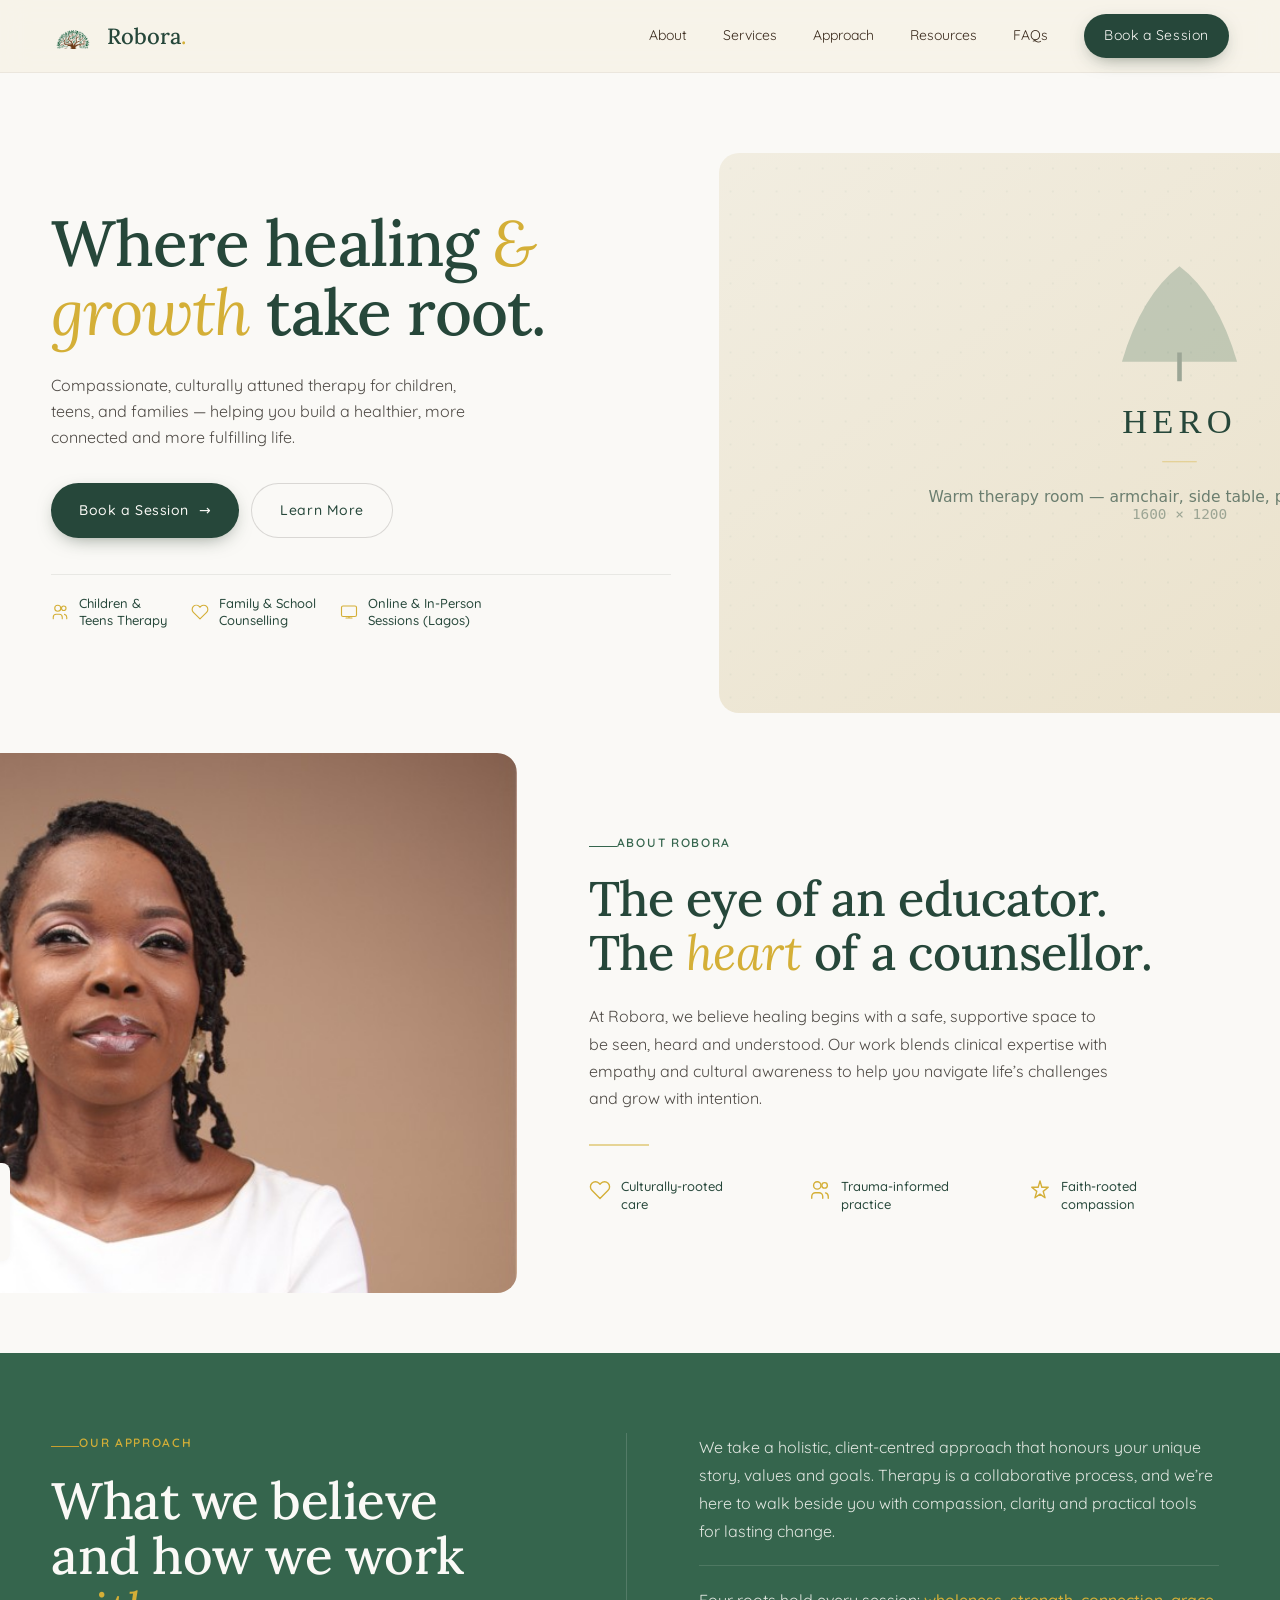
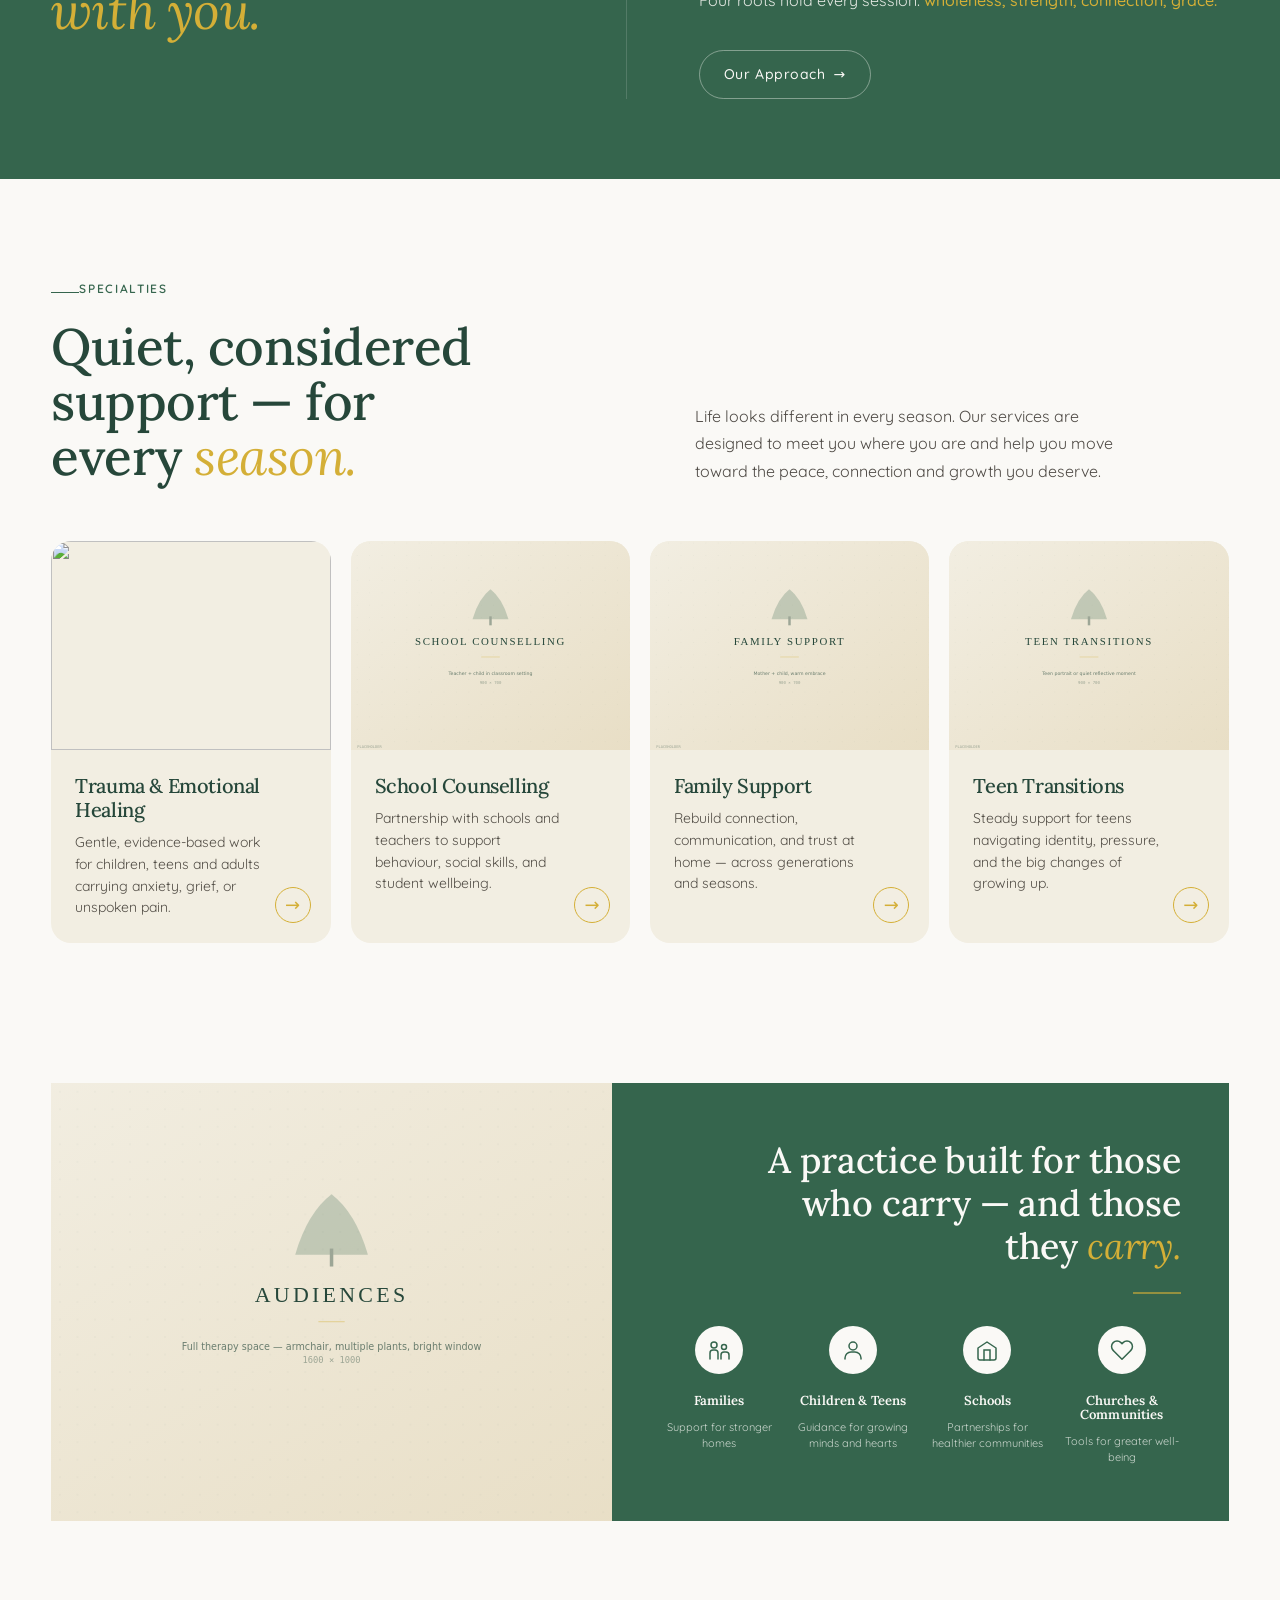
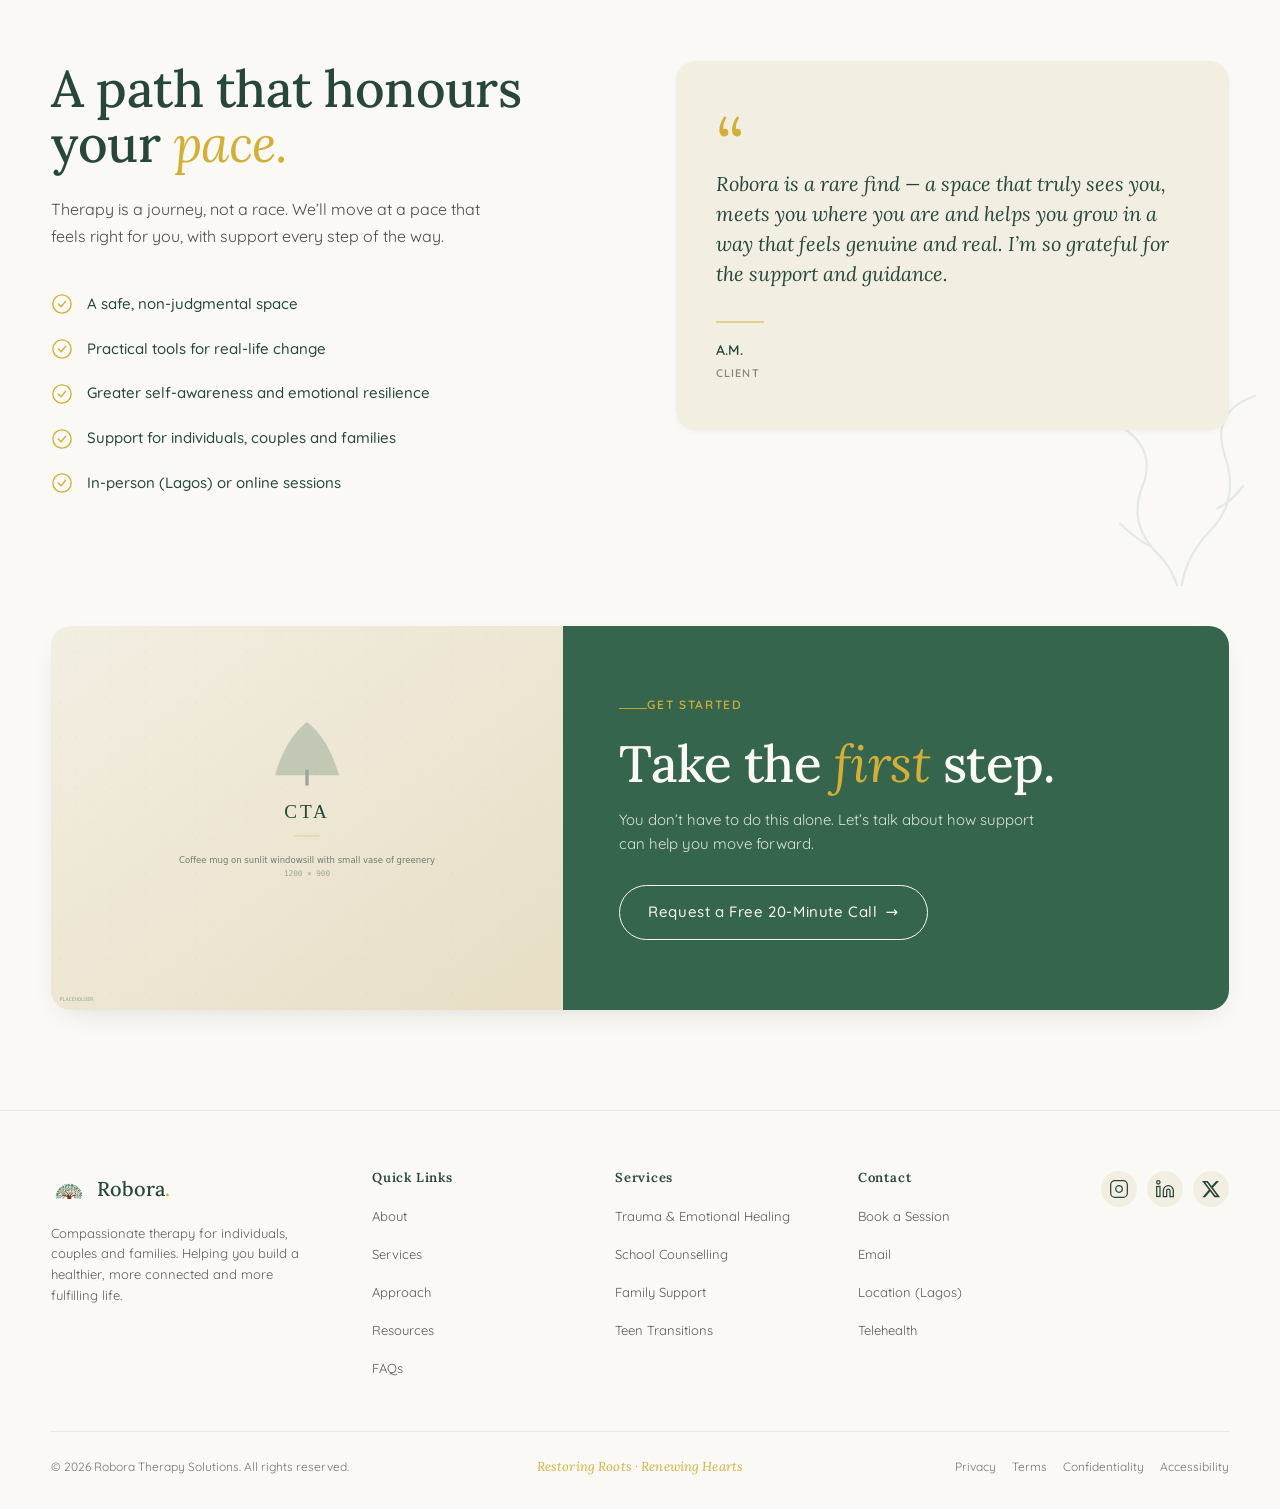
==== commit 20c15dde: "Add files via upload" ====
--- a/index.html
+++ b/index.html
@@ -11,7 +11,7 @@
 <meta property="og:title" content="Robora Therapy Solutions · Where healing &amp; growth take root">
 <meta property="og:description" content="Compassionate, culturally attuned therapy for children, teens, and families.">
 <meta property="og:type" content="website">
-<meta property="og:image" content="assets/img/hero.jpg">
+<meta property="og:image" content="assets/img/hero.svg">
 
 <link rel="preconnect" href="https://fonts.googleapis.com">
 <link rel="preconnect" href="https://fonts.gstatic.com" crossorigin>
@@ -91,7 +91,7 @@
         </div>
       </div>
       <div class="hero-ref-image">
-        <img src="assets/img/hero.jpg" alt="A warm, light-filled therapy room with soft greenery">
+        <img src="assets/img/hero.svg" alt="A warm, light-filled therapy room with soft greenery">
       </div>
     </div>
   </section>
@@ -199,7 +199,7 @@
       <div class="services-ref-grid">
         <article class="service-card">
           <div class="service-card-photo">
-            <img src="assets/img/specialty-01.jpg" alt="">
+            <img src="assets/img/specialty-01.svg" alt="">
           </div>
           <div class="service-card-body">
             <h3>Trauma &amp; Emotional Healing</h3>
@@ -209,7 +209,7 @@
         </article>
         <article class="service-card">
           <div class="service-card-photo">
-            <img src="assets/img/specialty-02.jpg" alt="">
+            <img src="assets/img/specialty-02.svg" alt="">
           </div>
           <div class="service-card-body">
             <h3>School Counselling</h3>
@@ -219,7 +219,7 @@
         </article>
         <article class="service-card">
           <div class="service-card-photo">
-            <img src="assets/img/specialty-03.jpg" alt="">
+            <img src="assets/img/specialty-03.svg" alt="">
           </div>
           <div class="service-card-body">
             <h3>Family Support</h3>
@@ -229,7 +229,7 @@
         </article>
         <article class="service-card">
           <div class="service-card-photo">
-            <img src="assets/img/specialty-04.jpg" alt="">
+            <img src="assets/img/specialty-04.svg" alt="">
           </div>
           <div class="service-card-body">
             <h3>Teen Transitions</h3>
@@ -247,7 +247,7 @@
   <section class="audiences-ref" id="audiences">
     <div class="audiences-ref-grid">
       <div class="audiences-ref-photo">
-        <img src="assets/img/audiences.jpg" alt="A warm, inviting therapy space">
+        <img src="assets/img/audiences.svg" alt="A warm, inviting therapy space">
       </div>
       <div class="audiences-ref-panel">
         <h2 class="audiences-ref-title">
@@ -381,7 +381,7 @@
     <div class="container">
       <div class="cta-ref-card">
         <div class="cta-ref-photo">
-          <img src="assets/img/cta.jpg" alt="">
+          <img src="assets/img/cta.svg" alt="">
         </div>
         <div class="cta-ref-panel">
           <span class="eyebrow on-dark">GET STARTED</span>
--- a/assets/css/robora.css
+++ b/assets/css/robora.css
@@ -1225,27 +1225,29 @@
    ============================================================================ */
 
 /* ------------------------------------------------------------------
-   HERO (split: text left + warm interior right)
+   HERO (split: text left + warm interior right, image bleeds to edge)
    ------------------------------------------------------------------ */
 .hero-ref {
   background: var(--ivory);
-  padding: 100px 0 80px;
+  padding: 80px 0 0;
+  overflow: hidden;
 }
 .hero-ref-grid {
   display: grid;
-  grid-template-columns: 1fr 1fr;
-  gap: 0;
-  max-width: 1440px;
+  grid-template-columns: minmax(auto, 620px) 1fr;
+  gap: 48px;
+  max-width: 1600px;
   margin: 0 auto;
-  padding: 0 var(--pad);
-  align-items: center;
+  padding: 0 0 0 var(--pad);
+  align-items: center;
+  min-height: 560px;
 }
 .hero-ref-text {
-  padding-right: 48px;
+  padding: 32px 0 60px;
 }
 .hero-ref-title {
   font-family: var(--font-display);
-  font-size: clamp(42px, 5.5vw, 72px);
+  font-size: clamp(42px, 5vw, 68px);
   line-height: 1.08;
   font-weight: 500;
   color: var(--moss-deep);
@@ -1258,12 +1260,12 @@
   font-weight: 400;
 }
 .hero-ref-lede {
-  font-size: 17px;
+  font-size: 16px;
   line-height: 1.65;
   color: var(--ink);
   opacity: 0.78;
   margin: 0 0 32px;
-  max-width: 460px;
+  max-width: 440px;
 }
 .hero-ref-actions {
   display: flex;
@@ -1273,9 +1275,9 @@
 }
 .hero-ref-chips {
   display: flex;
-  gap: 32px;
+  gap: 24px;
   flex-wrap: wrap;
-  padding-top: 24px;
+  padding-top: 20px;
   border-top: 1px solid rgba(31, 26, 20, 0.08);
 }
 .hero-ref-chip {
@@ -1292,52 +1294,62 @@
   flex-shrink: 0;
 }
 .hero-ref-image {
-  height: 580px;
-  border-radius: var(--radius-lg);
+  height: 560px;
   overflow: hidden;
-  box-shadow: var(--shadow-lg);
+  border-top-left-radius: var(--radius-lg);
+  border-bottom-left-radius: var(--radius-lg);
+  /* bleed off right edge */
+  margin-right: calc(-1 * (100vw - 100%) / 2);
 }
 .hero-ref-image img {
   width: 100%;
   height: 100%;
   object-fit: cover;
+  display: block;
 }
 
 /* ------------------------------------------------------------------
-   ABOUT (split: Joanne portrait + text w/ pills)
+   ABOUT (split: Joanne portrait bleeds to left edge + text w/ pills)
    ------------------------------------------------------------------ */
 .about-ref {
   background: var(--ivory);
-  padding: 60px 0 80px;
+  padding: 40px 0 60px;
+  overflow: hidden;
 }
 .about-ref-grid {
   display: grid;
-  grid-template-columns: 1fr 1.1fr;
-  gap: 56px;
-  max-width: 1440px;
+  grid-template-columns: 1fr minmax(auto, 640px);
+  gap: 72px;
+  max-width: 1600px;
   margin: 0 auto;
-  padding: 0 var(--pad);
-  align-items: center;
+  padding: 0 var(--pad) 0 0;
+  align-items: center;
+  min-height: 540px;
 }
 .about-ref-photo {
   position: relative;
-  border-radius: var(--radius-lg);
   overflow: hidden;
-  aspect-ratio: 4 / 5;
-  box-shadow: var(--shadow);
+  height: 540px;
+  border-top-right-radius: var(--radius-lg);
+  border-bottom-right-radius: var(--radius-lg);
+  /* bleed off left edge */
+  margin-left: calc(-1 * (100vw - 100%) / 2);
 }
 .about-ref-photo img {
   width: 100%;
   height: 100%;
   object-fit: cover;
+  object-position: center top;
+  display: block;
 }
 .about-ref-nameplate {
   position: absolute;
-  left: 20px;
-  bottom: 20px;
-  right: 20px;
+  left: 32px;
+  bottom: 32px;
+  right: 32px;
+  max-width: 360px;
   background: var(--ivory);
-  padding: 18px 24px;
+  padding: 16px 20px;
   border-radius: var(--radius);
   display: flex;
   align-items: center;
@@ -2071,11 +2083,25 @@
     grid-template-columns: 1fr;
     gap: 40px;
   }
+  .hero-ref-grid {
+    padding: 0 var(--pad);
+  }
   .hero-ref-text {
     padding-right: 0;
+    padding-bottom: 20px;
   }
   .hero-ref-image {
     height: 400px;
+    margin-right: 0;
+    border-radius: var(--radius-lg);
+  }
+  .about-ref-grid {
+    padding: 0 var(--pad);
+  }
+  .about-ref-photo {
+    height: 480px;
+    margin-left: 0;
+    border-radius: var(--radius-lg);
   }
   .approach-ref-right {
     padding-left: 0;
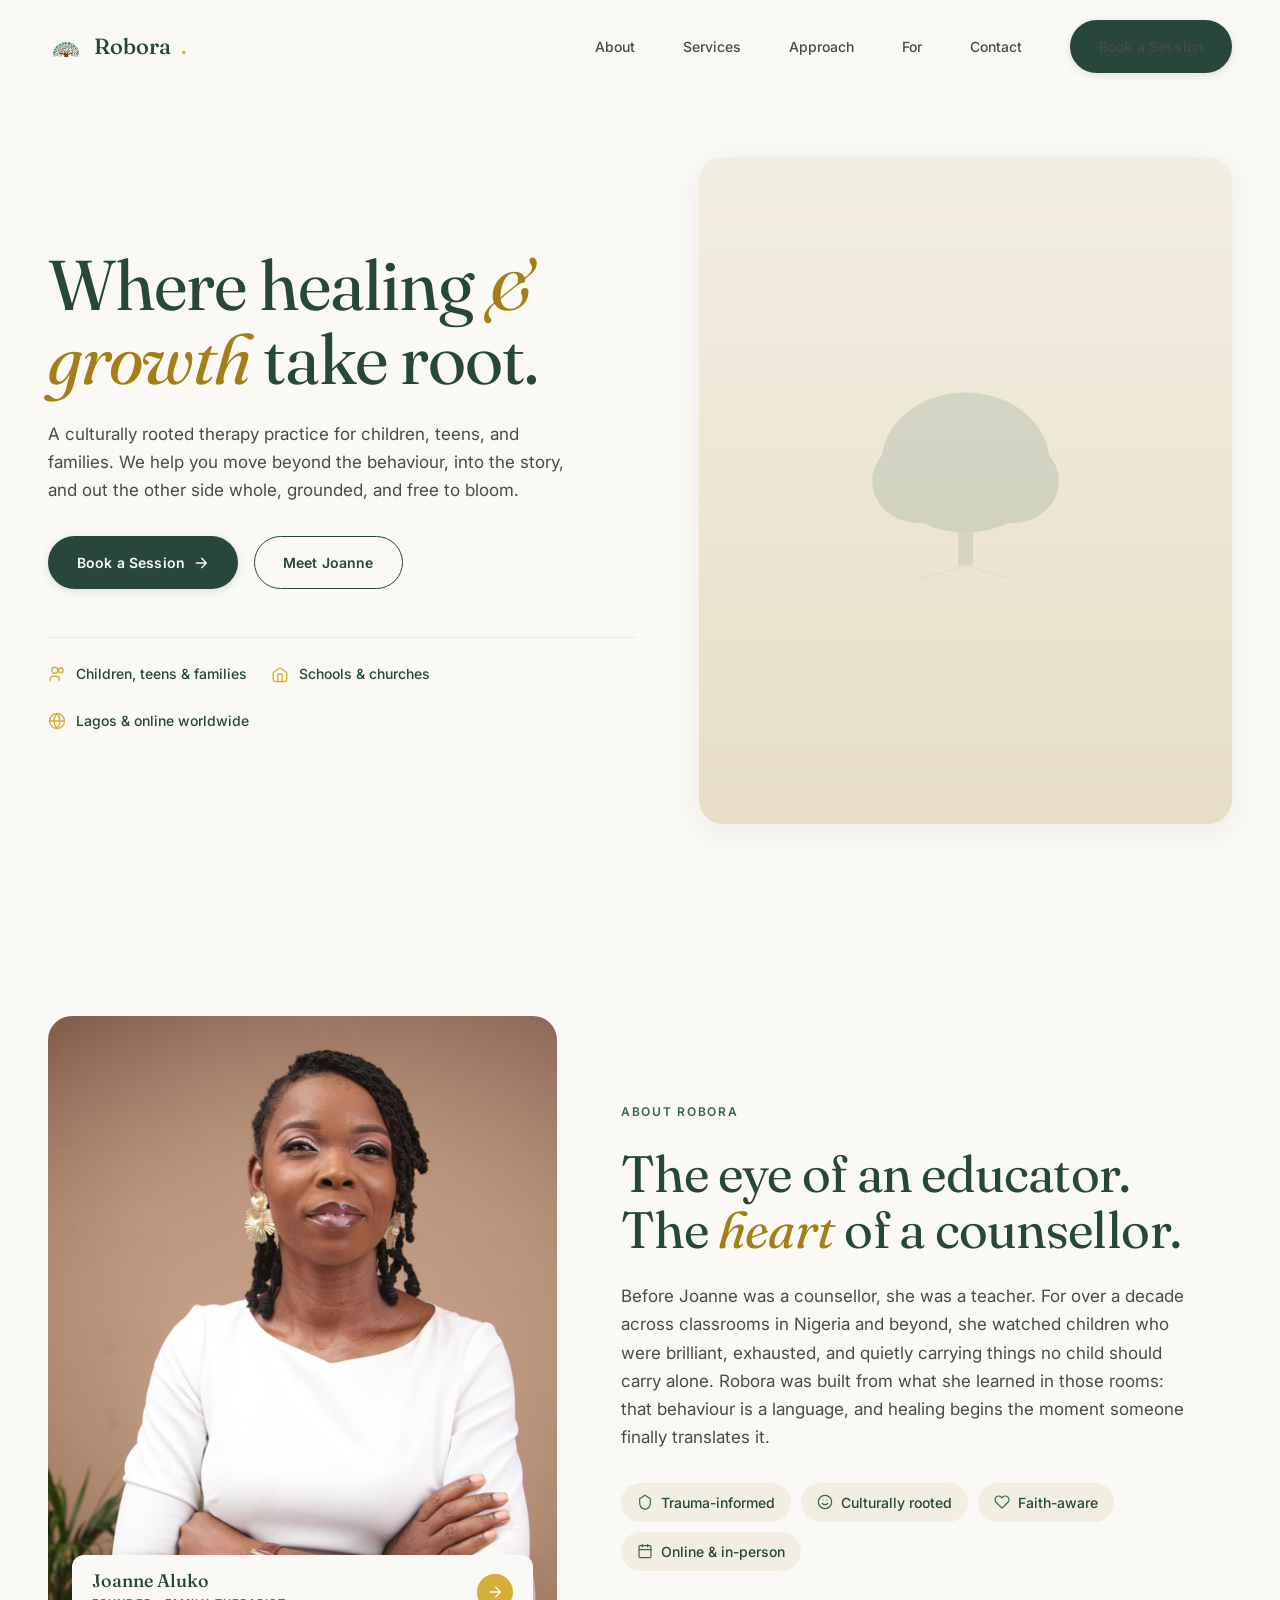
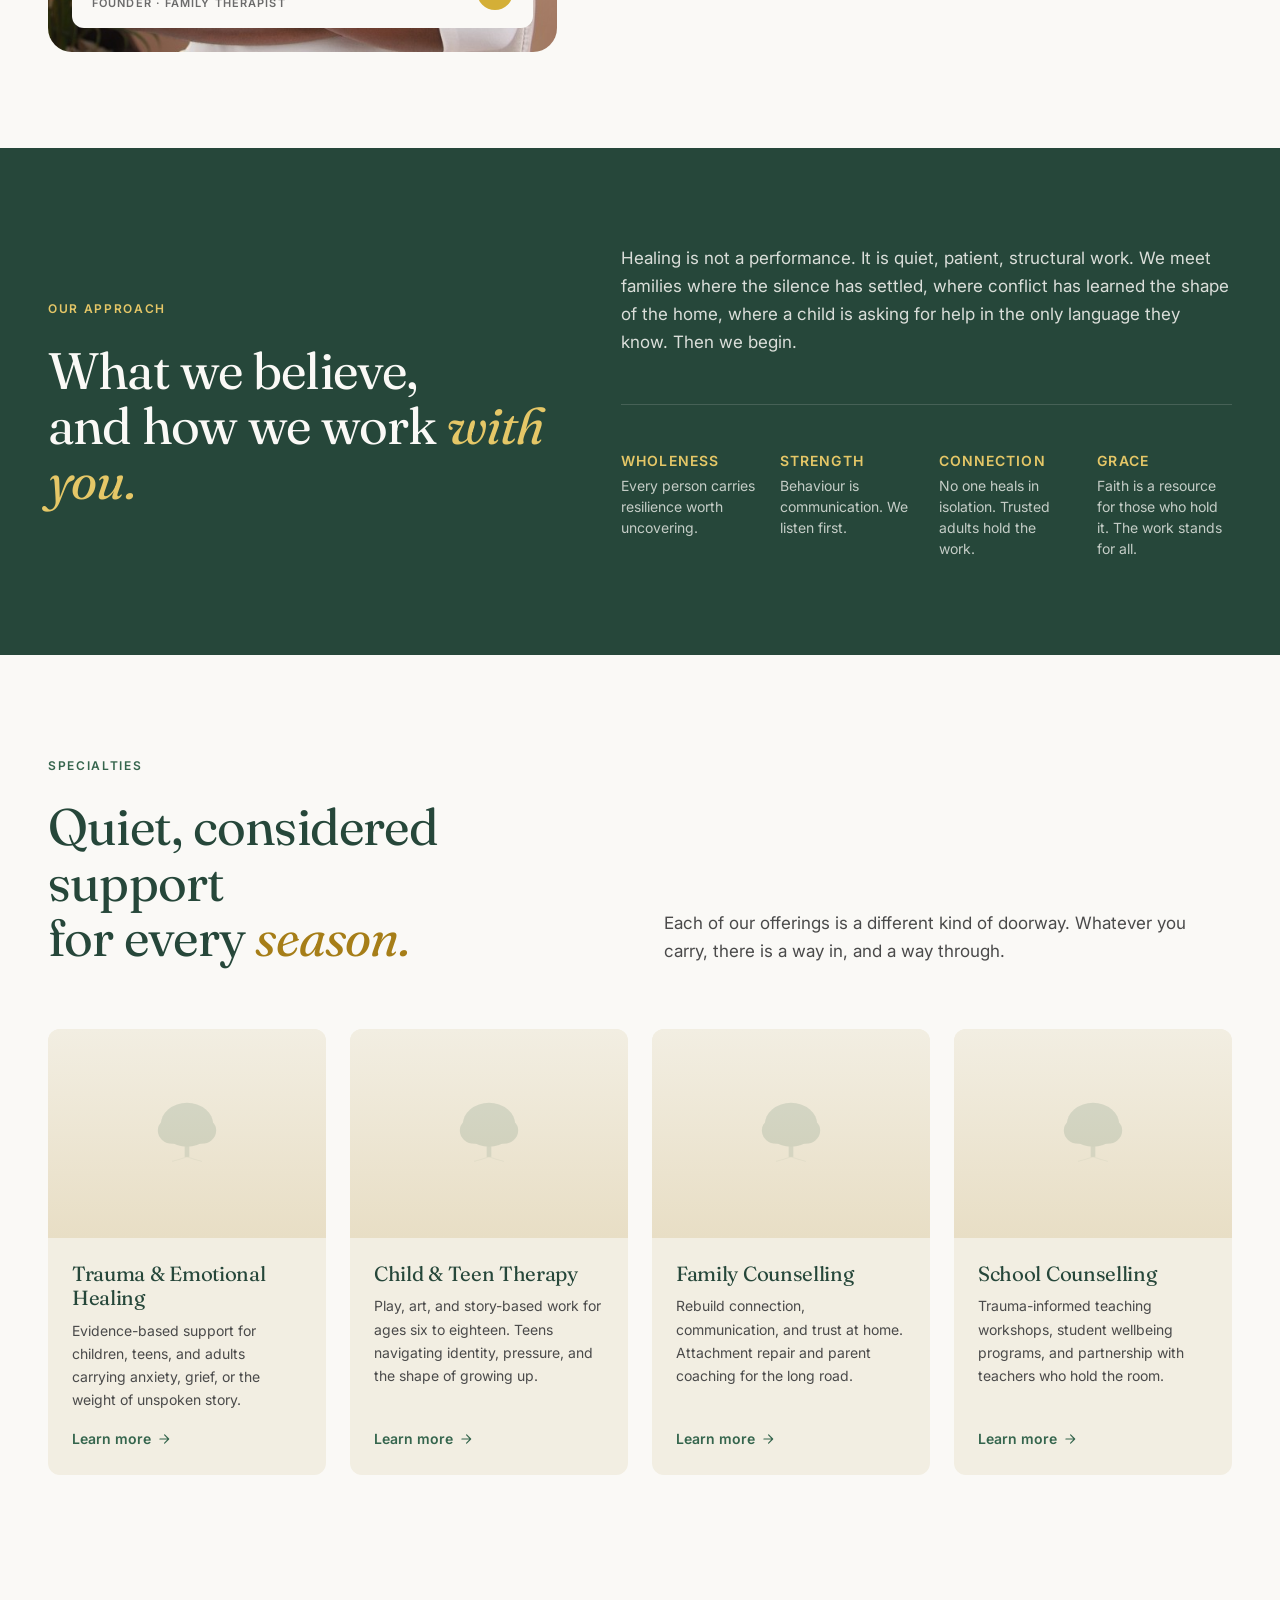
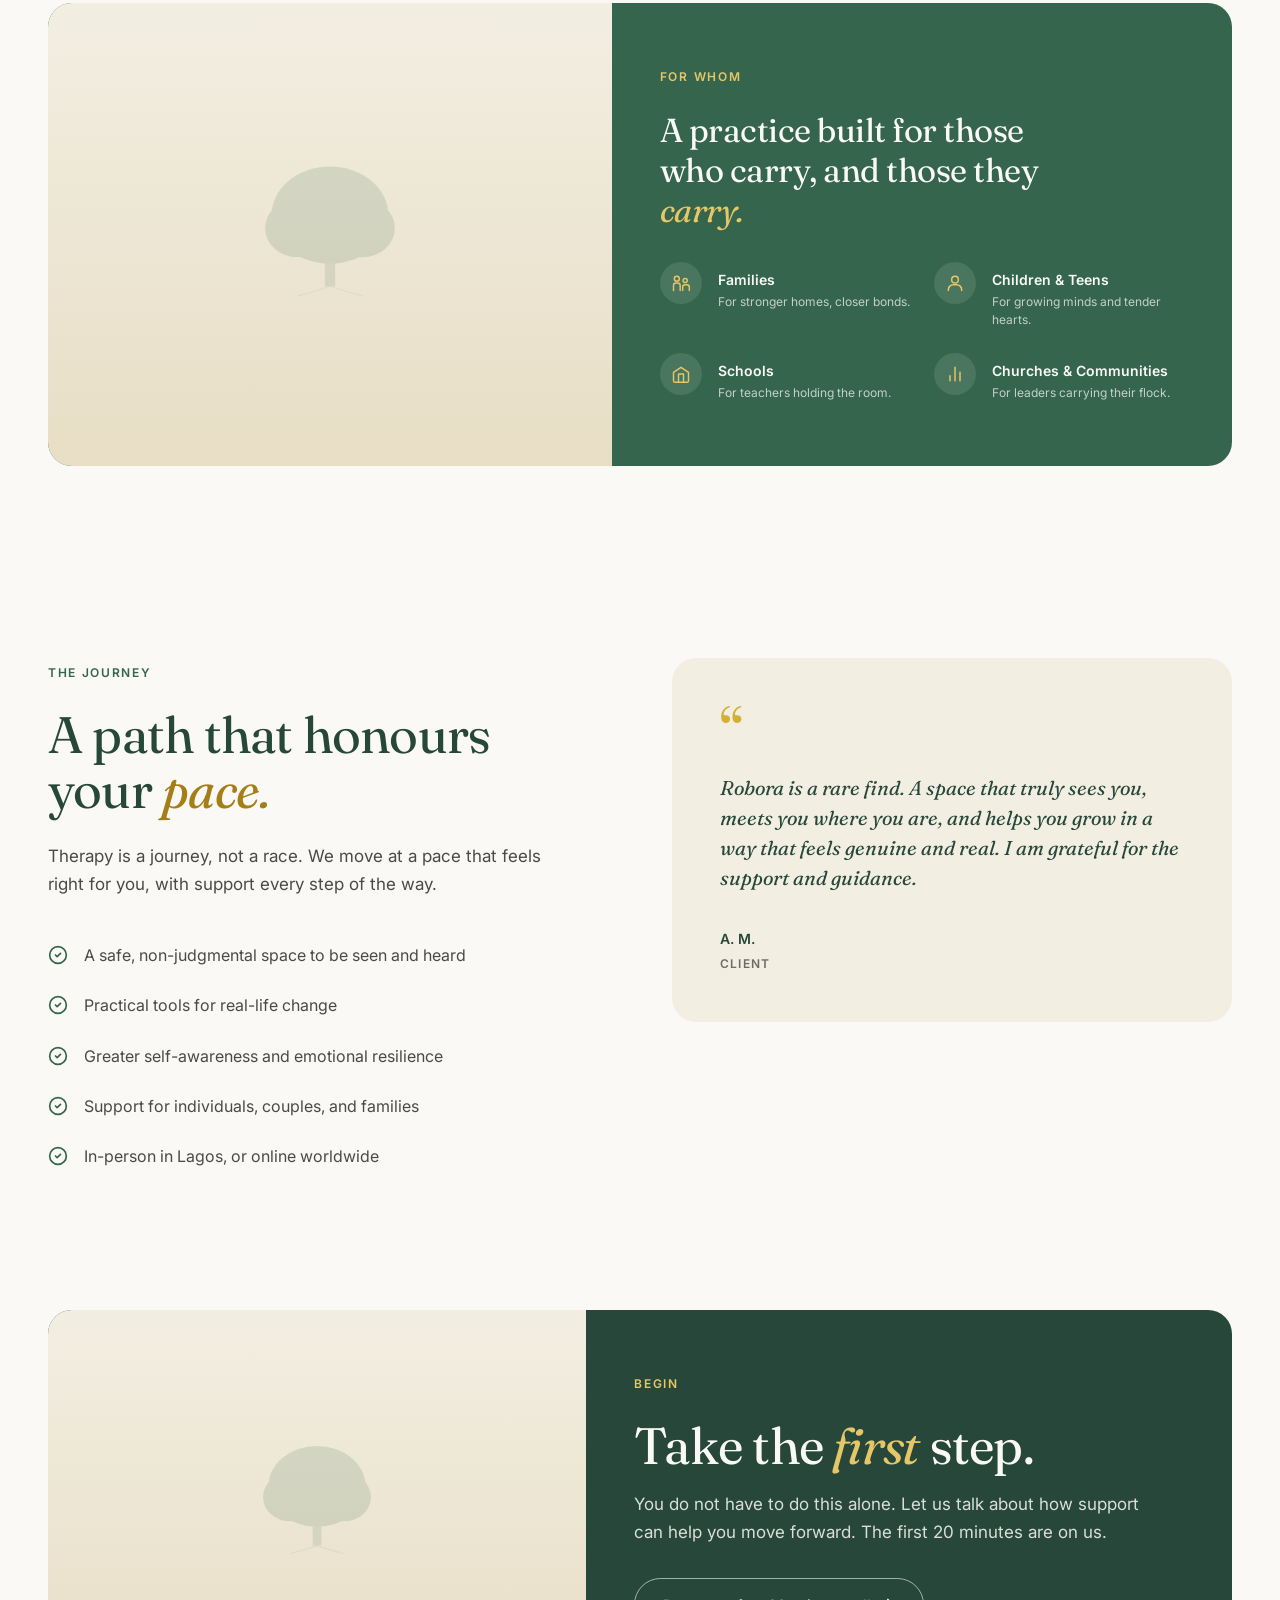
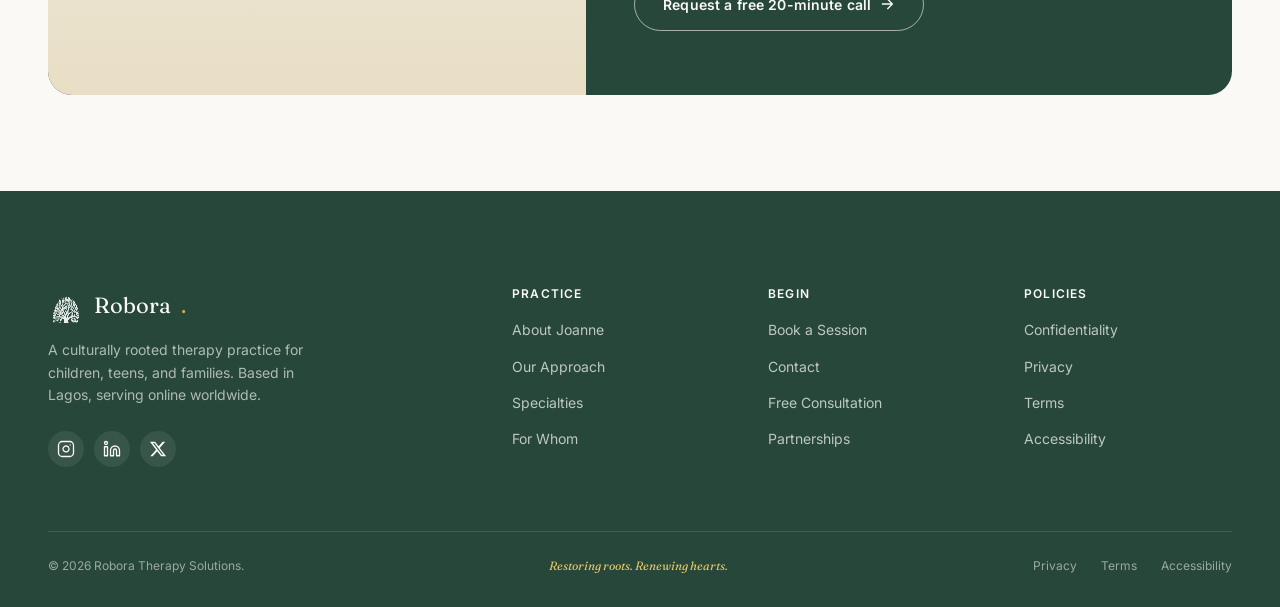
==== commit c3b82cc3: "Add files via upload" ====
--- a/index.html
+++ b/index.html
@@ -4,473 +4,502 @@
 <meta charset="UTF-8">
 <meta name="viewport" content="width=device-width, initial-scale=1.0, viewport-fit=cover">
 <title>Robora Therapy Solutions · Where healing &amp; growth take root</title>
-<meta name="description" content="Compassionate, culturally attuned therapy for children, teens, and families — helping you build a healthier, more connected and more fulfilling life. Lagos, Nigeria.">
-<meta name="theme-color" content="#35654d">
+<meta name="description" content="A culturally rooted therapy practice for children, teens, and families in Lagos, Nigeria. Trauma-informed care, school counselling, family support. Founded by Joanne Aluko.">
+<meta name="theme-color" content="#26473a">
 <link rel="icon" type="image/png" href="assets/img/logo-icon.png">
 
 <meta property="og:title" content="Robora Therapy Solutions · Where healing &amp; growth take root">
-<meta property="og:description" content="Compassionate, culturally attuned therapy for children, teens, and families.">
+<meta property="og:description" content="A culturally rooted therapy practice for children, teens, and families in Lagos, Nigeria.">
 <meta property="og:type" content="website">
-<meta property="og:image" content="assets/img/hero.svg">
 
 <link rel="preconnect" href="https://fonts.googleapis.com">
 <link rel="preconnect" href="https://fonts.gstatic.com" crossorigin>
-<link href="https://fonts.googleapis.com/css2?family=Lora:ital,wght@0,400;0,500;0,600;1,400;1,500&family=Quicksand:wght@400;500;600;700&family=Caveat:wght@500&display=swap" rel="stylesheet">
+<link href="https://fonts.googleapis.com/css2?family=Fraunces:ital,opsz,wght@0,9..144,400..600;1,9..144,400..500&family=Inter:wght@400..600&display=swap" rel="stylesheet">
 <link rel="stylesheet" href="assets/css/robora.css">
 </head>
 <body>
 <a href="#main" class="sr-only">Skip to main content</a>
 
-<!-- NAVIGATION -->
+<!-- ================================================================ -->
+<!-- NAV                                                                -->
+<!-- ================================================================ -->
 <nav class="nav" aria-label="Primary">
-  <div class="nav-inner">
-    <a href="#main" class="nav-brand" aria-label="Robora Therapy Solutions, home">
+  <div class="nav__inner">
+    <a href="#main" class="nav__brand" aria-label="Robora Therapy Solutions, home">
       <img src="assets/img/logo-icon.png" alt="">
-      <span class="wm">Robora<i>.</i></span>
+      Robora<span class="dot">.</span>
     </a>
-    <button class="nav-toggle" id="navToggle" aria-label="Open menu" aria-expanded="false" aria-controls="navLinks">
-      <span class="bar"></span>
-      <span class="bar"></span>
-      <span class="bar"></span>
+    <button class="nav__toggle" id="navToggle" aria-label="Open menu" aria-expanded="false" aria-controls="navLinks">
+      <span></span><span></span><span></span>
     </button>
-    <div class="nav-links" id="navLinks">
+    <div class="nav__links" id="navLinks">
       <a href="about/">About</a>
       <a href="#specialties">Services</a>
       <a href="#approach">Approach</a>
-      <a href="#audiences">Resources</a>
-      <a href="#faq">FAQs</a>
-      <a href="book/" class="btn btn-primary nav-cta">Book a Session</a>
-      <div class="nav-drawer-foot">Rooted in love. Restored by grace.</div>
+      <a href="#audiences">For</a>
+      <a href="contact/">Contact</a>
+      <a href="book/" class="btn btn--primary">Book a Session</a>
     </div>
   </div>
 </nav>
-<div class="nav-backdrop" id="navBackdrop" aria-hidden="true"></div>
 
 <main id="main">
 
   <!-- ============================================================== -->
-  <!-- HERO — split: text left + warm interior right                   -->
-  <!-- ============================================================== -->
-  <section class="hero-ref">
-    <div class="hero-ref-grid">
-      <div class="hero-ref-text">
-        <h1 class="hero-ref-title">
-          Where healing <em>&amp; growth</em> take root.
+  <!-- HERO                                                             -->
+  <!-- ============================================================== -->
+  <section class="hero">
+    <div class="hero__grid">
+      <div class="hero__text">
+        <h1 class="hero__title">
+          Where healing <span class="accent">&amp; growth</span> take root.
         </h1>
-        <p class="hero-ref-lede">
-          Compassionate, culturally attuned therapy for children, teens, and families
-          &mdash; helping you build a healthier, more connected and more fulfilling life.
+        <p class="hero__lede">
+          A culturally rooted therapy practice for children, teens, and families.
+          We help you move beyond the behaviour, into the story, and out the other
+          side whole, grounded, and free to bloom.
         </p>
-        <div class="hero-ref-actions">
-          <a href="book/" class="btn btn-primary">Book a Session <span class="arrow">&rarr;</span></a>
-          <a href="about/" class="btn btn-outline">Learn More</a>
-        </div>
-        <div class="hero-ref-chips">
-          <div class="hero-ref-chip">
-            <svg width="18" height="18" viewBox="0 0 24 24" fill="none" stroke="currentColor" stroke-width="1.5">
-              <circle cx="9" cy="7" r="4" stroke-linecap="round"/>
-              <path d="M3 21v-2a4 4 0 0 1 4-4h4a4 4 0 0 1 4 4v2" stroke-linecap="round"/>
-              <circle cx="17" cy="7" r="3" stroke-linecap="round"/>
-              <path d="M21 21v-2a4 4 0 0 0-3-3.87" stroke-linecap="round"/>
-            </svg>
-            <span>Children &amp;<br>Teens Therapy</span>
-          </div>
-          <div class="hero-ref-chip">
-            <svg width="18" height="18" viewBox="0 0 24 24" fill="none" stroke="currentColor" stroke-width="1.5">
-              <path d="M20.84 4.61a5.5 5.5 0 0 0-7.78 0L12 5.67l-1.06-1.06a5.5 5.5 0 0 0-7.78 7.78l1.06 1.06L12 21.23l7.78-7.78 1.06-1.06a5.5 5.5 0 0 0 0-7.78z" stroke-linecap="round" stroke-linejoin="round"/>
-            </svg>
-            <span>Family &amp; School<br>Counselling</span>
-          </div>
-          <div class="hero-ref-chip">
-            <svg width="18" height="18" viewBox="0 0 24 24" fill="none" stroke="currentColor" stroke-width="1.5">
-              <rect x="2" y="4" width="20" height="14" rx="2" stroke-linecap="round"/>
-              <path d="M8 20h8M12 18v2" stroke-linecap="round"/>
-            </svg>
-            <span>Online &amp; In-Person<br>Sessions (Lagos)</span>
-          </div>
-        </div>
-      </div>
-      <div class="hero-ref-image">
-        <img src="assets/img/hero.svg" alt="A warm, light-filled therapy room with soft greenery">
-      </div>
-    </div>
-  </section>
-
-  <!-- ============================================================== -->
-  <!-- ABOUT — split: Joanne portrait w/ nameplate + text right        -->
-  <!-- ============================================================== -->
-  <section class="about-ref" id="about">
-    <div class="about-ref-grid">
-      <div class="about-ref-photo">
-        <img src="assets/img/joanne-portrait.jpg" alt="Joanne Aluko, founder of Robora Therapy Solutions">
-        <div class="about-ref-nameplate">
-          <div class="about-ref-nameplate-name">Joanne Aluko</div>
-          <div class="about-ref-nameplate-role">FOUNDER &middot; FAMILY THERAPIST</div>
-          <a href="about/" class="about-ref-nameplate-arrow" aria-label="Read more about Joanne">&rarr;</a>
-        </div>
-      </div>
-      <div class="about-ref-text">
-        <span class="eyebrow">ABOUT ROBORA</span>
-        <h2 class="about-ref-title">
+        <div class="hero__actions">
+          <a href="book/" class="btn btn--primary">
+            Book a Session
+            <svg viewBox="0 0 24 24" fill="none" stroke="currentColor" stroke-width="2" stroke-linecap="round" stroke-linejoin="round"><path d="M5 12h14M13 5l7 7-7 7"/></svg>
+          </a>
+          <a href="about/" class="btn btn--outline">Meet Joanne</a>
+        </div>
+        <div class="hero__chips">
+          <div class="hero__chip">
+            <svg viewBox="0 0 24 24" fill="none" stroke="currentColor" stroke-width="1.75" stroke-linecap="round" stroke-linejoin="round"><circle cx="9" cy="7" r="4"/><path d="M3 21v-2a4 4 0 0 1 4-4h4a4 4 0 0 1 4 4v2"/><circle cx="17" cy="7" r="3"/></svg>
+            <span>Children, teens &amp; families</span>
+          </div>
+          <div class="hero__chip">
+            <svg viewBox="0 0 24 24" fill="none" stroke="currentColor" stroke-width="1.75" stroke-linecap="round" stroke-linejoin="round"><path d="M3 10l9-6 9 6v10a2 2 0 0 1-2 2H5a2 2 0 0 1-2-2z"/><path d="M9 22V12h6v10"/></svg>
+            <span>Schools &amp; churches</span>
+          </div>
+          <div class="hero__chip">
+            <svg viewBox="0 0 24 24" fill="none" stroke="currentColor" stroke-width="1.75" stroke-linecap="round" stroke-linejoin="round"><circle cx="12" cy="12" r="10"/><path d="M12 2a15.3 15.3 0 0 1 4 10 15.3 15.3 0 0 1-4 10 15.3 15.3 0 0 1-4-10 15.3 15.3 0 0 1 4-10zM2 12h20"/></svg>
+            <span>Lagos &amp; online worldwide</span>
+          </div>
+        </div>
+      </div>
+      <div class="hero__media">
+        <img src="assets/img/ph-hero.svg" alt="" aria-hidden="true">
+      </div>
+    </div>
+  </section>
+
+  <!-- ============================================================== -->
+  <!-- ABOUT                                                            -->
+  <!-- ============================================================== -->
+  <section class="about" id="about">
+    <div class="about__grid">
+      <div class="about__portrait">
+        <img src="assets/img/joanne-portrait.jpg" alt="Joanne Aluko, founder and family therapist at Robora Therapy Solutions">
+        <div class="about__nameplate">
+          <div class="about__nameplate-text">
+            <span class="about__nameplate-name">Joanne Aluko</span>
+            <span class="about__nameplate-role">Founder &middot; Family Therapist</span>
+          </div>
+          <a href="about/" class="about__nameplate-arrow" aria-label="Read Joanne's full story">
+            <svg viewBox="0 0 24 24" fill="none" stroke="currentColor" stroke-width="2" stroke-linecap="round" stroke-linejoin="round"><path d="M5 12h14M13 5l7 7-7 7"/></svg>
+          </a>
+        </div>
+      </div>
+      <div class="about__text">
+        <span class="eyebrow">About Robora</span>
+        <h2 class="about__title">
           The eye of an educator.<br>
-          The <em>heart</em> of a counsellor.
+          The <span class="accent">heart</span> of a counsellor.
         </h2>
+        <p class="about__body">
+          Before Joanne was a counsellor, she was a teacher. For over a decade across
+          classrooms in Nigeria and beyond, she watched children who were brilliant,
+          exhausted, and quietly carrying things no child should carry alone. Robora
+          was built from what she learned in those rooms: that behaviour is a language,
+          and healing begins the moment someone finally translates it.
+        </p>
+        <div class="about__pills">
+          <span class="pill">
+            <svg viewBox="0 0 24 24" fill="none" stroke="currentColor" stroke-width="1.75" stroke-linecap="round" stroke-linejoin="round"><path d="M12 2L4 7v6c0 5 3.5 9 8 10 4.5-1 8-5 8-10V7z"/></svg>
+            Trauma-informed
+          </span>
+          <span class="pill">
+            <svg viewBox="0 0 24 24" fill="none" stroke="currentColor" stroke-width="1.75" stroke-linecap="round" stroke-linejoin="round"><circle cx="12" cy="12" r="10"/><path d="M8 14s1.5 2 4 2 4-2 4-2M9 9h.01M15 9h.01"/></svg>
+            Culturally rooted
+          </span>
+          <span class="pill">
+            <svg viewBox="0 0 24 24" fill="none" stroke="currentColor" stroke-width="1.75" stroke-linecap="round" stroke-linejoin="round"><path d="M20.84 4.61a5.5 5.5 0 0 0-7.78 0L12 5.67l-1.06-1.06a5.5 5.5 0 0 0-7.78 7.78l1.06 1.06L12 21.23l7.78-7.78 1.06-1.06a5.5 5.5 0 0 0 0-7.78z"/></svg>
+            Faith-aware
+          </span>
+          <span class="pill">
+            <svg viewBox="0 0 24 24" fill="none" stroke="currentColor" stroke-width="1.75" stroke-linecap="round" stroke-linejoin="round"><rect x="3" y="4" width="18" height="18" rx="2"/><path d="M16 2v4M8 2v4M3 10h18"/></svg>
+            Online &amp; in-person
+          </span>
+        </div>
+      </div>
+    </div>
+  </section>
+
+  <!-- ============================================================== -->
+  <!-- APPROACH                                                         -->
+  <!-- ============================================================== -->
+  <section class="approach" id="approach">
+    <div class="approach__inner">
+      <div class="approach__left">
+        <span class="eyebrow eyebrow--on-dark">Our Approach</span>
+        <h2 class="approach__title">
+          What we believe,<br>
+          and how we work <span class="accent">with you.</span>
+        </h2>
+      </div>
+      <div class="approach__right">
         <p>
-          At Robora, we believe healing begins with a safe, supportive space to be seen,
-          heard and understood. Our work blends clinical expertise with empathy and cultural
-          awareness to help you navigate life&rsquo;s challenges and grow with intention.
+          Healing is not a performance. It is quiet, patient, structural work. We meet
+          families where the silence has settled, where conflict has learned the shape
+          of the home, where a child is asking for help in the only language they know.
+          Then we begin.
         </p>
-        <div class="about-ref-divider"></div>
-        <div class="about-ref-pills">
-          <div class="about-ref-pill">
-            <svg width="22" height="22" viewBox="0 0 24 24" fill="none" stroke="currentColor" stroke-width="1.5">
-              <path d="M20.84 4.61a5.5 5.5 0 0 0-7.78 0L12 5.67l-1.06-1.06a5.5 5.5 0 0 0-7.78 7.78l1.06 1.06L12 21.23l7.78-7.78 1.06-1.06a5.5 5.5 0 0 0 0-7.78z" stroke-linecap="round" stroke-linejoin="round"/>
-            </svg>
-            <span>Culturally-rooted<br>care</span>
-          </div>
-          <div class="about-ref-pill">
-            <svg width="22" height="22" viewBox="0 0 24 24" fill="none" stroke="currentColor" stroke-width="1.5">
-              <circle cx="9" cy="7" r="4" stroke-linecap="round"/>
-              <path d="M3 21v-2a4 4 0 0 1 4-4h4a4 4 0 0 1 4 4v2" stroke-linecap="round"/>
-              <circle cx="17" cy="7" r="3" stroke-linecap="round"/>
-              <path d="M21 21v-2a4 4 0 0 0-3-3.87" stroke-linecap="round"/>
-            </svg>
-            <span>Trauma-informed<br>practice</span>
-          </div>
-          <div class="about-ref-pill">
-            <svg width="22" height="22" viewBox="0 0 24 24" fill="none" stroke="currentColor" stroke-width="1.5">
-              <path d="M12 2 L14 9 L21 9 L15.5 13.5 L17.5 20.5 L12 16.5 L6.5 20.5 L8.5 13.5 L3 9 L10 9 Z" stroke-linejoin="round"/>
-            </svg>
-            <span>Faith-rooted<br>compassion</span>
-          </div>
-        </div>
-      </div>
-    </div>
-  </section>
-
-  <!-- ============================================================== -->
-  <!-- APPROACH — full-width dark green banner                         -->
-  <!-- ============================================================== -->
-  <section class="approach-ref" id="approach">
-    <div class="approach-ref-inner">
-      <div class="approach-ref-left">
-        <span class="eyebrow on-dark">OUR APPROACH</span>
-        <h2 class="approach-ref-title">
-          What we believe<br>
-          and how we work<br>
-          <em>with you.</em>
+        <div class="approach__roots">
+          <div class="approach__root">
+            <h4>Wholeness</h4>
+            <p>Every person carries resilience worth uncovering.</p>
+          </div>
+          <div class="approach__root">
+            <h4>Strength</h4>
+            <p>Behaviour is communication. We listen first.</p>
+          </div>
+          <div class="approach__root">
+            <h4>Connection</h4>
+            <p>No one heals in isolation. Trusted adults hold the work.</p>
+          </div>
+          <div class="approach__root">
+            <h4>Grace</h4>
+            <p>Faith is a resource for those who hold it. The work stands for all.</p>
+          </div>
+        </div>
+      </div>
+    </div>
+  </section>
+
+  <!-- ============================================================== -->
+  <!-- SPECIALTIES                                                      -->
+  <!-- ============================================================== -->
+  <section class="specialties" id="specialties">
+    <div class="specialties__head">
+      <div>
+        <span class="eyebrow">Specialties</span>
+        <h2 class="specialties__title">
+          Quiet, considered support<br>
+          for every <span class="accent">season.</span>
         </h2>
       </div>
-      <div class="approach-ref-right">
-        <p>
-          We take a holistic, client-centred approach that honours your unique story,
-          values and goals. Therapy is a collaborative process, and we&rsquo;re here to walk
-          beside you with compassion, clarity and practical tools for lasting change.
+      <p class="specialties__intro">
+        Each of our offerings is a different kind of doorway. Whatever you carry,
+        there is a way in, and a way through.
+      </p>
+    </div>
+
+    <div class="specialties__grid">
+      <article class="specialty">
+        <div class="specialty__media">
+          <img src="assets/img/ph-specialty-1.svg" alt="" aria-hidden="true">
+        </div>
+        <div class="specialty__body">
+          <h3 class="specialty__title">Trauma &amp; Emotional Healing</h3>
+          <p class="specialty__desc">
+            Evidence-based support for children, teens, and adults carrying anxiety,
+            grief, or the weight of unspoken story.
+          </p>
+          <a href="about/" class="specialty__link">
+            Learn more
+            <svg viewBox="0 0 24 24" fill="none" stroke="currentColor" stroke-width="2" stroke-linecap="round" stroke-linejoin="round"><path d="M5 12h14M13 5l7 7-7 7"/></svg>
+          </a>
+        </div>
+      </article>
+
+      <article class="specialty">
+        <div class="specialty__media">
+          <img src="assets/img/ph-specialty-2.svg" alt="" aria-hidden="true">
+        </div>
+        <div class="specialty__body">
+          <h3 class="specialty__title">Child &amp; Teen Therapy</h3>
+          <p class="specialty__desc">
+            Play, art, and story-based work for ages six to eighteen. Teens navigating
+            identity, pressure, and the shape of growing up.
+          </p>
+          <a href="about/" class="specialty__link">
+            Learn more
+            <svg viewBox="0 0 24 24" fill="none" stroke="currentColor" stroke-width="2" stroke-linecap="round" stroke-linejoin="round"><path d="M5 12h14M13 5l7 7-7 7"/></svg>
+          </a>
+        </div>
+      </article>
+
+      <article class="specialty">
+        <div class="specialty__media">
+          <img src="assets/img/ph-specialty-3.svg" alt="" aria-hidden="true">
+        </div>
+        <div class="specialty__body">
+          <h3 class="specialty__title">Family Counselling</h3>
+          <p class="specialty__desc">
+            Rebuild connection, communication, and trust at home. Attachment repair
+            and parent coaching for the long road.
+          </p>
+          <a href="about/" class="specialty__link">
+            Learn more
+            <svg viewBox="0 0 24 24" fill="none" stroke="currentColor" stroke-width="2" stroke-linecap="round" stroke-linejoin="round"><path d="M5 12h14M13 5l7 7-7 7"/></svg>
+          </a>
+        </div>
+      </article>
+
+      <article class="specialty">
+        <div class="specialty__media">
+          <img src="assets/img/ph-specialty-4.svg" alt="" aria-hidden="true">
+        </div>
+        <div class="specialty__body">
+          <h3 class="specialty__title">School Counselling</h3>
+          <p class="specialty__desc">
+            Trauma-informed teaching workshops, student wellbeing programs, and
+            partnership with teachers who hold the room.
+          </p>
+          <a href="about/" class="specialty__link">
+            Learn more
+            <svg viewBox="0 0 24 24" fill="none" stroke="currentColor" stroke-width="2" stroke-linecap="round" stroke-linejoin="round"><path d="M5 12h14M13 5l7 7-7 7"/></svg>
+          </a>
+        </div>
+      </article>
+    </div>
+  </section>
+
+  <!-- ============================================================== -->
+  <!-- AUDIENCES                                                        -->
+  <!-- ============================================================== -->
+  <section class="audiences" id="audiences">
+    <div class="audiences__inner">
+      <div class="audiences__card">
+        <div class="audiences__media">
+          <img src="assets/img/ph-audiences.svg" alt="" aria-hidden="true">
+        </div>
+        <div class="audiences__panel">
+          <span class="eyebrow eyebrow--on-dark">For whom</span>
+          <h2 class="audiences__title">
+            A practice built for those who carry, and those they <span class="accent">carry.</span>
+          </h2>
+          <div class="audiences__grid">
+            <div class="audience">
+              <div class="audience__icon">
+                <svg viewBox="0 0 24 24" fill="none" stroke="currentColor" stroke-width="1.75" stroke-linecap="round" stroke-linejoin="round"><path d="M3 21v-6a3 3 0 0 1 3-3h2a3 3 0 0 1 3 3v6M14 21v-4a3 3 0 0 1 3-3h2a3 3 0 0 1 3 3v4"/><circle cx="7" cy="7" r="3"/><circle cx="17" cy="9" r="2.5"/></svg>
+              </div>
+              <div class="audience__text">
+                <div class="audience__name">Families</div>
+                <p class="audience__desc">For stronger homes, closer bonds.</p>
+              </div>
+            </div>
+            <div class="audience">
+              <div class="audience__icon">
+                <svg viewBox="0 0 24 24" fill="none" stroke="currentColor" stroke-width="1.75" stroke-linecap="round" stroke-linejoin="round"><circle cx="12" cy="8" r="4"/><path d="M4 21v-1a6 6 0 0 1 6-6h4a6 6 0 0 1 6 6v1"/></svg>
+              </div>
+              <div class="audience__text">
+                <div class="audience__name">Children &amp; Teens</div>
+                <p class="audience__desc">For growing minds and tender hearts.</p>
+              </div>
+            </div>
+            <div class="audience">
+              <div class="audience__icon">
+                <svg viewBox="0 0 24 24" fill="none" stroke="currentColor" stroke-width="1.75" stroke-linecap="round" stroke-linejoin="round"><path d="M3 10l9-6 9 6v10a2 2 0 0 1-2 2H5a2 2 0 0 1-2-2z"/><path d="M9 22V12h6v10"/></svg>
+              </div>
+              <div class="audience__text">
+                <div class="audience__name">Schools</div>
+                <p class="audience__desc">For teachers holding the room.</p>
+              </div>
+            </div>
+            <div class="audience">
+              <div class="audience__icon">
+                <svg viewBox="0 0 24 24" fill="none" stroke="currentColor" stroke-width="1.75" stroke-linecap="round" stroke-linejoin="round"><path d="M18 20V10M12 20V4M6 20v-6"/></svg>
+              </div>
+              <div class="audience__text">
+                <div class="audience__name">Churches &amp; Communities</div>
+                <p class="audience__desc">For leaders carrying their flock.</p>
+              </div>
+            </div>
+          </div>
+        </div>
+      </div>
+    </div>
+  </section>
+
+  <!-- ============================================================== -->
+  <!-- PATH + TESTIMONIAL                                               -->
+  <!-- ============================================================== -->
+  <section class="path">
+    <div class="path__grid">
+      <div class="path__left">
+        <span class="eyebrow">The Journey</span>
+        <h2 class="path__title">
+          A path that honours<br>
+          your <span class="accent">pace.</span>
+        </h2>
+        <p class="path__intro">
+          Therapy is a journey, not a race. We move at a pace that feels right for you,
+          with support every step of the way.
         </p>
-        <p class="approach-ref-roots">
-          Four roots hold every session: <strong>wholeness, strength, connection, grace.</strong>
+        <ul class="path__list">
+          <li>
+            <svg viewBox="0 0 24 24" fill="none" stroke="currentColor" stroke-width="2" stroke-linecap="round" stroke-linejoin="round"><circle cx="12" cy="12" r="10"/><path d="M9 12l2 2 4-4"/></svg>
+            A safe, non-judgmental space to be seen and heard
+          </li>
+          <li>
+            <svg viewBox="0 0 24 24" fill="none" stroke="currentColor" stroke-width="2" stroke-linecap="round" stroke-linejoin="round"><circle cx="12" cy="12" r="10"/><path d="M9 12l2 2 4-4"/></svg>
+            Practical tools for real-life change
+          </li>
+          <li>
+            <svg viewBox="0 0 24 24" fill="none" stroke="currentColor" stroke-width="2" stroke-linecap="round" stroke-linejoin="round"><circle cx="12" cy="12" r="10"/><path d="M9 12l2 2 4-4"/></svg>
+            Greater self-awareness and emotional resilience
+          </li>
+          <li>
+            <svg viewBox="0 0 24 24" fill="none" stroke="currentColor" stroke-width="2" stroke-linecap="round" stroke-linejoin="round"><circle cx="12" cy="12" r="10"/><path d="M9 12l2 2 4-4"/></svg>
+            Support for individuals, couples, and families
+          </li>
+          <li>
+            <svg viewBox="0 0 24 24" fill="none" stroke="currentColor" stroke-width="2" stroke-linecap="round" stroke-linejoin="round"><circle cx="12" cy="12" r="10"/><path d="M9 12l2 2 4-4"/></svg>
+            In-person in Lagos, or online worldwide
+          </li>
+        </ul>
+      </div>
+      <div class="path__right">
+        <blockquote class="testimonial">
+          <div class="testimonial__mark" aria-hidden="true">&ldquo;</div>
+          <p class="testimonial__quote">
+            Robora is a rare find. A space that truly sees you, meets you where you are,
+            and helps you grow in a way that feels genuine and real. I am grateful for
+            the support and guidance.
+          </p>
+          <cite class="testimonial__cite">
+            <span class="testimonial__cite-name">A. M.</span>
+            <span class="testimonial__cite-role">Client</span>
+          </cite>
+        </blockquote>
+      </div>
+    </div>
+  </section>
+
+  <!-- ============================================================== -->
+  <!-- CTA                                                              -->
+  <!-- ============================================================== -->
+  <section class="cta">
+    <div class="cta__inner">
+      <div class="cta__card">
+        <div class="cta__media">
+          <img src="assets/img/ph-cta.svg" alt="" aria-hidden="true">
+        </div>
+        <div class="cta__panel">
+          <span class="eyebrow eyebrow--on-dark">Begin</span>
+          <h2 class="cta__title">Take the <span class="accent">first</span> step.</h2>
+          <p class="cta__text">
+            You do not have to do this alone. Let us talk about how support can help
+            you move forward. The first 20 minutes are on us.
+          </p>
+          <div>
+            <a href="book/" class="btn btn--outline-light">
+              Request a free 20-minute call
+              <svg viewBox="0 0 24 24" fill="none" stroke="currentColor" stroke-width="2" stroke-linecap="round" stroke-linejoin="round"><path d="M5 12h14M13 5l7 7-7 7"/></svg>
+            </a>
+          </div>
+        </div>
+      </div>
+    </div>
+  </section>
+
+</main>
+
+<!-- ================================================================ -->
+<!-- FOOTER                                                             -->
+<!-- ================================================================ -->
+<footer class="footer">
+  <div class="footer__inner">
+    <div class="footer__grid">
+      <div class="footer__brand-col">
+        <div class="footer__brand">
+          <img src="assets/img/logo-icon.png" alt="">
+          Robora<span class="dot">.</span>
+        </div>
+        <p class="footer__tagline">
+          A culturally rooted therapy practice for children, teens, and families.
+          Based in Lagos, serving online worldwide.
         </p>
-        <a href="about/" class="btn btn-ghost-light">Our Approach <span class="arrow">&rarr;</span></a>
-      </div>
-    </div>
-  </section>
-
-  <!-- ============================================================== -->
-  <!-- SPECIALTIES — 4 card grid, each w/ photo + title + copy         -->
-  <!-- ============================================================== -->
-  <section class="services-ref" id="specialties">
-    <div class="container">
-      <div class="services-ref-head">
-        <div class="services-ref-head-left">
-          <span class="eyebrow">SPECIALTIES</span>
-          <h2 class="services-ref-title">
-            Quiet, considered<br>
-            support &mdash; for<br>
-            every <em>season.</em>
-          </h2>
-        </div>
-        <div class="services-ref-head-right">
-          <p>
-            Life looks different in every season. Our services are designed to meet you
-            where you are and help you move toward the peace, connection and growth you deserve.
-          </p>
-        </div>
-      </div>
-      <div class="services-ref-grid">
-        <article class="service-card">
-          <div class="service-card-photo">
-            <img src="assets/img/specialty-01.svg" alt="">
-          </div>
-          <div class="service-card-body">
-            <h3>Trauma &amp; Emotional Healing</h3>
-            <p>Gentle, evidence-based work for children, teens and adults carrying anxiety, grief, or unspoken pain.</p>
-            <a href="about/" class="service-card-arrow" aria-label="Learn more about trauma care">&rarr;</a>
-          </div>
-        </article>
-        <article class="service-card">
-          <div class="service-card-photo">
-            <img src="assets/img/specialty-02.svg" alt="">
-          </div>
-          <div class="service-card-body">
-            <h3>School Counselling</h3>
-            <p>Partnership with schools and teachers to support behaviour, social skills, and student wellbeing.</p>
-            <a href="about/" class="service-card-arrow" aria-label="Learn more about school counselling">&rarr;</a>
-          </div>
-        </article>
-        <article class="service-card">
-          <div class="service-card-photo">
-            <img src="assets/img/specialty-03.svg" alt="">
-          </div>
-          <div class="service-card-body">
-            <h3>Family Support</h3>
-            <p>Rebuild connection, communication, and trust at home &mdash; across generations and seasons.</p>
-            <a href="about/" class="service-card-arrow" aria-label="Learn more about family support">&rarr;</a>
-          </div>
-        </article>
-        <article class="service-card">
-          <div class="service-card-photo">
-            <img src="assets/img/specialty-04.svg" alt="">
-          </div>
-          <div class="service-card-body">
-            <h3>Teen Transitions</h3>
-            <p>Steady support for teens navigating identity, pressure, and the big changes of growing up.</p>
-            <a href="about/" class="service-card-arrow" aria-label="Learn more about teen transitions">&rarr;</a>
-          </div>
-        </article>
-      </div>
-    </div>
-  </section>
-
-  <!-- ============================================================== -->
-  <!-- AUDIENCES — split: photo left + dark green w/ 4 audience icons  -->
-  <!-- ============================================================== -->
-  <section class="audiences-ref" id="audiences">
-    <div class="audiences-ref-grid">
-      <div class="audiences-ref-photo">
-        <img src="assets/img/audiences.svg" alt="A warm, inviting therapy space">
-      </div>
-      <div class="audiences-ref-panel">
-        <h2 class="audiences-ref-title">
-          A practice built for those<br>
-          who carry &mdash; and those<br>
-          they <em>carry.</em>
-        </h2>
-        <div class="audiences-ref-divider"></div>
-        <div class="audiences-ref-grid-inner">
-          <div class="audience-item">
-            <div class="audience-icon">
-              <svg width="24" height="24" viewBox="0 0 24 24" fill="none" stroke="currentColor" stroke-width="1.5">
-                <path d="M3 21v-6a3 3 0 0 1 3-3h2a3 3 0 0 1 3 3v6M14 21v-4a3 3 0 0 1 3-3h2a3 3 0 0 1 3 3v4" stroke-linecap="round"/>
-                <circle cx="7" cy="7" r="3" stroke-linecap="round"/>
-                <circle cx="17" cy="9" r="2.5" stroke-linecap="round"/>
-              </svg>
-            </div>
-            <h4>Families</h4>
-            <p>Support for stronger homes</p>
-          </div>
-          <div class="audience-item">
-            <div class="audience-icon">
-              <svg width="24" height="24" viewBox="0 0 24 24" fill="none" stroke="currentColor" stroke-width="1.5">
-                <circle cx="12" cy="8" r="4" stroke-linecap="round"/>
-                <path d="M4 21v-1a6 6 0 0 1 6-6h4a6 6 0 0 1 6 6v1" stroke-linecap="round"/>
-              </svg>
-            </div>
-            <h4>Children &amp; Teens</h4>
-            <p>Guidance for growing minds and hearts</p>
-          </div>
-          <div class="audience-item">
-            <div class="audience-icon">
-              <svg width="24" height="24" viewBox="0 0 24 24" fill="none" stroke="currentColor" stroke-width="1.5">
-                <path d="M3 10l9-6 9 6v10a2 2 0 0 1-2 2H5a2 2 0 0 1-2-2V10z" stroke-linejoin="round"/>
-                <path d="M9 22V12h6v10" stroke-linecap="round"/>
-              </svg>
-            </div>
-            <h4>Schools</h4>
-            <p>Partnerships for healthier communities</p>
-          </div>
-          <div class="audience-item">
-            <div class="audience-icon">
-              <svg width="24" height="24" viewBox="0 0 24 24" fill="none" stroke="currentColor" stroke-width="1.5">
-                <path d="M20.84 4.61a5.5 5.5 0 0 0-7.78 0L12 5.67l-1.06-1.06a5.5 5.5 0 0 0-7.78 7.78l1.06 1.06L12 21.23l7.78-7.78 1.06-1.06a5.5 5.5 0 0 0 0-7.78z" stroke-linecap="round" stroke-linejoin="round"/>
-              </svg>
-            </div>
-            <h4>Churches &amp; Communities</h4>
-            <p>Tools for greater well-being</p>
-          </div>
-        </div>
-      </div>
-    </div>
-  </section>
-
-  <!-- ============================================================== -->
-  <!-- PATH + TESTIMONIAL — split: checklist left + testimonial right  -->
-  <!-- ============================================================== -->
-  <section class="path-ref">
-    <div class="container">
-      <div class="path-ref-grid">
-        <div class="path-ref-left">
-          <h2 class="path-ref-title">
-            A path that honours<br>
-            your <em>pace.</em>
-          </h2>
-          <p>
-            Therapy is a journey, not a race. We&rsquo;ll move at a pace that feels right for you,
-            with support every step of the way.
-          </p>
-          <ul class="path-ref-list">
-            <li>
-              <svg width="22" height="22" viewBox="0 0 24 24" fill="none" stroke="currentColor" stroke-width="1.5">
-                <circle cx="12" cy="12" r="10" stroke-linecap="round"/>
-                <path d="M8 12l3 3 5-6" stroke-linecap="round" stroke-linejoin="round"/>
-              </svg>
-              <span>A safe, non-judgmental space</span>
-            </li>
-            <li>
-              <svg width="22" height="22" viewBox="0 0 24 24" fill="none" stroke="currentColor" stroke-width="1.5">
-                <circle cx="12" cy="12" r="10" stroke-linecap="round"/>
-                <path d="M8 12l3 3 5-6" stroke-linecap="round" stroke-linejoin="round"/>
-              </svg>
-              <span>Practical tools for real-life change</span>
-            </li>
-            <li>
-              <svg width="22" height="22" viewBox="0 0 24 24" fill="none" stroke="currentColor" stroke-width="1.5">
-                <circle cx="12" cy="12" r="10" stroke-linecap="round"/>
-                <path d="M8 12l3 3 5-6" stroke-linecap="round" stroke-linejoin="round"/>
-              </svg>
-              <span>Greater self-awareness and emotional resilience</span>
-            </li>
-            <li>
-              <svg width="22" height="22" viewBox="0 0 24 24" fill="none" stroke="currentColor" stroke-width="1.5">
-                <circle cx="12" cy="12" r="10" stroke-linecap="round"/>
-                <path d="M8 12l3 3 5-6" stroke-linecap="round" stroke-linejoin="round"/>
-              </svg>
-              <span>Support for individuals, couples and families</span>
-            </li>
-            <li>
-              <svg width="22" height="22" viewBox="0 0 24 24" fill="none" stroke="currentColor" stroke-width="1.5">
-                <circle cx="12" cy="12" r="10" stroke-linecap="round"/>
-                <path d="M8 12l3 3 5-6" stroke-linecap="round" stroke-linejoin="round"/>
-              </svg>
-              <span>In-person (Lagos) or online sessions</span>
-            </li>
-          </ul>
-        </div>
-        <div class="path-ref-right">
-          <div class="testimonial-card">
-            <div class="testimonial-quote-mark">&ldquo;</div>
-            <blockquote>
-              Robora is a rare find &mdash; a space that truly sees you, meets you where you are
-              and helps you grow in a way that feels genuine and real. I&rsquo;m so grateful for the
-              support and guidance.
-            </blockquote>
-            <div class="testimonial-divider"></div>
-            <cite>
-              <strong>A.M.</strong>
-              <span>CLIENT</span>
-            </cite>
-          </div>
-        </div>
-      </div>
-    </div>
-  </section>
-
-  <!-- ============================================================== -->
-  <!-- CTA — horizontal card: photo left + dark green panel right      -->
-  <!-- ============================================================== -->
-  <section class="cta-ref">
-    <div class="container">
-      <div class="cta-ref-card">
-        <div class="cta-ref-photo">
-          <img src="assets/img/cta.svg" alt="">
-        </div>
-        <div class="cta-ref-panel">
-          <span class="eyebrow on-dark">GET STARTED</span>
-          <h2 class="cta-ref-title">Take the <em>first</em> step.</h2>
-          <p>You don&rsquo;t have to do this alone. Let&rsquo;s talk about how support can help you move forward.</p>
-          <a href="book/" class="btn btn-outline-light">Request a Free 20-Minute Call <span class="arrow">&rarr;</span></a>
-        </div>
-      </div>
-    </div>
-  </section>
-
-</main>
-
-<!-- ============================================================== -->
-<!-- FOOTER — 4 columns + social                                     -->
-<!-- ============================================================== -->
-<footer class="footer-ref">
-  <div class="container">
-    <div class="footer-ref-grid">
-      <div class="footer-ref-brand">
-        <a href="#main" class="footer-ref-logo">
-          <img src="assets/img/logo-icon.png" alt="">
-          <span>Robora<i>.</i></span>
-        </a>
-        <p>Compassionate therapy for individuals, couples and families. Helping you build a healthier, more connected and more fulfilling life.</p>
-      </div>
-      <div class="footer-ref-col">
-        <h4>Quick Links</h4>
+        <div class="footer__social">
+          <a href="#" aria-label="Instagram">
+            <svg viewBox="0 0 24 24" fill="none" stroke="currentColor" stroke-width="1.75" stroke-linecap="round" stroke-linejoin="round"><rect x="2" y="2" width="20" height="20" rx="5"/><path d="M16 11.37A4 4 0 1 1 12.63 8 4 4 0 0 1 16 11.37z"/><line x1="17.5" y1="6.5" x2="17.51" y2="6.5"/></svg>
+          </a>
+          <a href="#" aria-label="LinkedIn">
+            <svg viewBox="0 0 24 24" fill="none" stroke="currentColor" stroke-width="1.75" stroke-linecap="round" stroke-linejoin="round"><path d="M16 8a6 6 0 0 1 6 6v7h-4v-7a2 2 0 0 0-4 0v7h-4v-7a6 6 0 0 1 6-6z"/><rect x="2" y="9" width="4" height="12"/><circle cx="4" cy="4" r="2"/></svg>
+          </a>
+          <a href="#" aria-label="Twitter">
+            <svg viewBox="0 0 24 24" fill="currentColor"><path d="M18.244 2.25h3.308l-7.227 8.26 8.502 11.24H16.17l-5.214-6.817L4.99 21.75H1.68l7.73-8.835L1.254 2.25H8.08l4.713 6.231zm-1.161 17.52h1.833L7.084 4.126H5.117z"/></svg>
+          </a>
+        </div>
+      </div>
+
+      <div class="footer__col">
+        <h4>Practice</h4>
         <ul>
-          <li><a href="about/">About</a></li>
-          <li><a href="#specialties">Services</a></li>
-          <li><a href="#approach">Approach</a></li>
-          <li><a href="#audiences">Resources</a></li>
-          <li><a href="#faq">FAQs</a></li>
+          <li><a href="about/">About Joanne</a></li>
+          <li><a href="#approach">Our Approach</a></li>
+          <li><a href="#specialties">Specialties</a></li>
+          <li><a href="#audiences">For Whom</a></li>
         </ul>
       </div>
-      <div class="footer-ref-col">
-        <h4>Services</h4>
-        <ul>
-          <li><a href="about/">Trauma &amp; Emotional Healing</a></li>
-          <li><a href="about/">School Counselling</a></li>
-          <li><a href="about/">Family Support</a></li>
-          <li><a href="about/">Teen Transitions</a></li>
-        </ul>
-      </div>
-      <div class="footer-ref-col">
-        <h4>Contact</h4>
+
+      <div class="footer__col">
+        <h4>Begin</h4>
         <ul>
           <li><a href="book/">Book a Session</a></li>
-          <li><a href="contact/">Email</a></li>
-          <li><a href="contact/">Location (Lagos)</a></li>
-          <li><a href="contact/">Telehealth</a></li>
+          <li><a href="contact/">Contact</a></li>
+          <li><a href="book/">Free Consultation</a></li>
+          <li><a href="contact/">Partnerships</a></li>
         </ul>
       </div>
-      <div class="footer-ref-social">
-        <a href="#" aria-label="Instagram">
-          <svg width="20" height="20" viewBox="0 0 24 24" fill="none" stroke="currentColor" stroke-width="1.5">
-            <rect x="2" y="2" width="20" height="20" rx="5" ry="5"/>
-            <path d="M16 11.37A4 4 0 1 1 12.63 8 4 4 0 0 1 16 11.37z"/>
-            <line x1="17.5" y1="6.5" x2="17.51" y2="6.5"/>
-          </svg>
-        </a>
-        <a href="#" aria-label="LinkedIn">
-          <svg width="20" height="20" viewBox="0 0 24 24" fill="none" stroke="currentColor" stroke-width="1.5">
-            <path d="M16 8a6 6 0 0 1 6 6v7h-4v-7a2 2 0 0 0-4 0v7h-4v-7a6 6 0 0 1 6-6z"/>
-            <rect x="2" y="9" width="4" height="12"/>
-            <circle cx="4" cy="4" r="2"/>
-          </svg>
-        </a>
-        <a href="#" aria-label="Twitter / X">
-          <svg width="20" height="20" viewBox="0 0 24 24" fill="currentColor">
-            <path d="M18.244 2.25h3.308l-7.227 8.26 8.502 11.24H16.17l-5.214-6.817L4.99 21.75H1.68l7.73-8.835L1.254 2.25H8.08l4.713 6.231zm-1.161 17.52h1.833L7.084 4.126H5.117z"/>
-          </svg>
-        </a>
-      </div>
-    </div>
-    <div class="footer-ref-bottom">
-      <p>&copy; 2026 Robora Therapy Solutions. All rights reserved.</p>
-      <p class="footer-ref-tagline">Restoring Roots &middot; Renewing Hearts</p>
-      <div class="footer-ref-legal">
+
+      <div class="footer__col">
+        <h4>Policies</h4>
+        <ul>
+          <li><a href="confidentiality/">Confidentiality</a></li>
+          <li><a href="privacy/">Privacy</a></li>
+          <li><a href="terms/">Terms</a></li>
+          <li><a href="accessibility/">Accessibility</a></li>
+        </ul>
+      </div>
+    </div>
+
+    <div class="footer__bottom">
+      <div>&copy; 2026 Robora Therapy Solutions.</div>
+      <div class="footer__scripture">Restoring roots. Renewing hearts.</div>
+      <div class="footer__bottom-nav">
         <a href="privacy/">Privacy</a>
         <a href="terms/">Terms</a>
-        <a href="confidentiality/">Confidentiality</a>
         <a href="accessibility/">Accessibility</a>
       </div>
     </div>
   </div>
 </footer>
 
-<script src="assets/js/robora.js"></script>
+<script>
+  // Mobile nav toggle
+  (function(){
+    var t = document.getElementById('navToggle');
+    var l = document.getElementById('navLinks');
+    if (!t || !l) return;
+    t.addEventListener('click', function(){
+      var open = l.classList.toggle('is-open');
+      t.setAttribute('aria-expanded', open ? 'true' : 'false');
+    });
+    // Close drawer on link click
+    l.querySelectorAll('a').forEach(function(a){
+      a.addEventListener('click', function(){
+        l.classList.remove('is-open');
+        t.setAttribute('aria-expanded', 'false');
+      });
+    });
+  })();
+</script>
+
 </body>
 </html>
--- a/assets/css/robora.css
+++ b/assets/css/robora.css
@@ -1,2214 +1,1048 @@
-/* ============================================================================
-   ROBORA THERAPY SOLUTIONS · v2 stylesheet
-   Facelifted design: photography-forward, generous whitespace, warm neutrals.
-   Keeps the editorial brand (Fraunces + italic gold accents) and adds
-   lifestyle photography as the primary visual engine.
-   ============================================================================ */
-
-:root{
-  /* Palette — Brand Bible spec (Nov 2025):
-     Deep Green #35654D · Warm Gold #D4AF37 · Soft Cream #FAF9F6 */
-  --ivory:        #faf9f6;  /* Soft Cream — primary neutral */
-  --paper:        #f2eee2;  /* Softer paper tone */
-  --paper-deep:   #e9e2cf;
-  --sand:         #ede3d0;
-  --bark:         #3a2a1c;
-  --ink:          #1f1a14;
-  --moss:         #35654d;  /* Deep Green — primary brand */
-  --moss-deep:    #26473a;  /* Darker variant for banners */
-  --moss-soft:    #6b8a7a;  /* Softer sage for secondary accents */
-  --leaf:         #7a9668;
-  --gold:         #d4af37;  /* Warm Gold — accent */
-  --gold-warm:    #c99f2d;  /* Deeper gold for hover/active */
-  --clay:         #b8704a;
-
-  --radius:  8px;
-  --radius-lg: 20px;
-
-  --max: 1280px;
-  --pad: clamp(20px, 4vw, 56px);
-
-  /* Typography — Brand Bible spec:
-     Primary serif: Lora or Cormorant Garamond
-     Secondary sans: Quicksand or Poppins */
-  --font-display: "Lora", "Cormorant Garamond", Georgia, serif;
-  --font-body:    "Quicksand", -apple-system, BlinkMacSystemFont, "Segoe UI", system-ui, sans-serif;
-  --font-hand:    "Caveat", "Bradley Hand", cursive;
-
-  /* Shadows — soft and warm */
-  --shadow-sm: 0 2px 8px -2px rgba(31, 26, 20, 0.06);
-  --shadow:    0 10px 30px -14px rgba(31, 26, 20, 0.18);
-  --shadow-lg: 0 30px 60px -24px rgba(31, 26, 20, 0.28);
-}
-
+/* ==========================================================================
+   ROBORA THERAPY SOLUTIONS
+   V3 — Clean rebuild. One file. No legacy.
+   
+   Architecture:
+   1. Tokens  (design system variables)
+   2. Reset   (minimal baseline)
+   3. Base    (type, body, links)
+   4. Layout  (container, grid utilities)
+   5. Components (buttons, pills, cards, nameplate)
+   6. Nav
+   7. Sections (hero, about, approach, specialties, audiences, path, cta)
+   8. Footer
+   9. Responsive (mobile-first adjustments at the end)
+   ========================================================================== */
+
+/* ------------------------------------------------------------------
+   1. TOKENS
+   ------------------------------------------------------------------ */
+:root {
+  /* Palette — locked to Brand Bible */
+  --moss: #35654d;
+  --moss-deep: #26473a;
+  --moss-light: #6b8c7a;
+  --gold: #d4af37;         /* Brand gold — decorative use only (bg, icons, borders) */
+  --gold-text: #a67e18;    /* Accessible darker gold for text on cream (3.5:1 AA-large) */
+  --gold-soft: #e5c767;    /* Warmer gold on dark bgs (passes AA on moss-deep) */
+  --ivory: #faf9f6;
+  --paper: #f2eee2;
+  --ink: #1a1a1a;
+  --ink-soft: #4a4a4a;
+  --ink-muted: #6b6b6b;
+  --line: rgba(26, 26, 26, 0.08);
+  --line-on-moss: rgba(250, 249, 246, 0.15);
+
+  /* Type */
+  --font-display: 'Fraunces', 'Georgia', serif;
+  --font-body: 'Inter', -apple-system, BlinkMacSystemFont, 'Segoe UI', sans-serif;
+
+  /* Scale (fluid clamp()) */
+  --fs-xs: 12px;
+  --fs-sm: 14px;
+  --fs-base: 16px;
+  --fs-md: 17px;
+  --fs-lg: 20px;
+  --fs-h4: clamp(18px, 1.6vw, 22px);
+  --fs-h3: clamp(22px, 2vw, 28px);
+  --fs-h2: clamp(32px, 4vw, 54px);
+  --fs-h1: clamp(42px, 5.5vw, 76px);
+
+  /* Spacing */
+  --space-1: 8px;
+  --space-2: 16px;
+  --space-3: 24px;
+  --space-4: 32px;
+  --space-5: 48px;
+  --space-6: 64px;
+  --space-7: 96px;
+  --space-8: 128px;
+
+  /* Layout */
+  --container-max: 1360px;
+  --pad-x: clamp(20px, 4vw, 48px);
+
+  /* Radii */
+  --r-sm: 8px;
+  --r-md: 12px;
+  --r-lg: 24px;
+  --r-pill: 999px;
+
+  /* Shadow */
+  --shadow: 0 8px 32px rgba(26, 26, 26, 0.06);
+  --shadow-lift: 0 16px 48px rgba(26, 26, 26, 0.1);
+
+  /* Transition */
+  --t: 200ms ease;
+}
+
+/* ------------------------------------------------------------------
+   2. RESET
+   ------------------------------------------------------------------ */
 *, *::before, *::after { box-sizing: border-box; }
-html { scroll-behavior: smooth; }
+html { -webkit-text-size-adjust: 100%; }
+body, h1, h2, h3, h4, p, ul, ol, figure, blockquote { margin: 0; padding: 0; }
+ul, ol { list-style: none; }
+img, svg { display: block; max-width: 100%; }
+button { font: inherit; cursor: pointer; background: none; border: none; padding: 0; color: inherit; }
+a { color: inherit; text-decoration: none; }
+
+/* ------------------------------------------------------------------
+   3. BASE
+   ------------------------------------------------------------------ */
 body {
-  margin: 0;
+  font-family: var(--font-body);
+  font-size: var(--fs-base);
+  font-weight: 400;
+  line-height: 1.65;
+  color: var(--ink);
   background: var(--ivory);
-  color: var(--ink);
-  font-family: var(--font-body);
+  -webkit-font-smoothing: antialiased;
+  -moz-osx-font-smoothing: grayscale;
+  text-rendering: optimizeLegibility;
+}
+
+h1, h2, h3, h4 {
+  font-family: var(--font-display);
   font-weight: 400;
-  font-size: 17px;
-  line-height: 1.65;
-  -webkit-font-smoothing: antialiased;
-  text-rendering: optimizeLegibility;
-}
-
-body.menu-open { overflow: hidden; }
-
-a { color: inherit; text-decoration: none; }
-img { max-width: 100%; display: block; }
-figure { margin: 0; }
-button { font-family: inherit; }
-
-/* ============================================================================
-   LAYOUT PRIMITIVES
-   ============================================================================ */
-.container {
-  max-width: var(--max);
-  margin: 0 auto;
-  padding: 0 var(--pad);
-  position: relative;
-}
-.container-wide {
-  max-width: 1440px;
-  margin: 0 auto;
-  padding: 0 var(--pad);
-}
-
+  line-height: 1.1;
+  letter-spacing: -0.015em;
+  color: var(--moss-deep);
+}
+
+h1 { font-size: var(--fs-h1); }
+h2 { font-size: var(--fs-h2); }
+h3 { font-size: var(--fs-h3); line-height: 1.2; }
+h4 { font-size: var(--fs-h4); }
+
+p { color: var(--ink-soft); line-height: 1.65; }
+
+/* Accessibility — skip link */
 .sr-only {
   position: absolute;
-  width: 1px; height: 1px;
-  padding: 0; margin: -1px;
+  width: 1px;
+  height: 1px;
+  padding: 0;
+  margin: -1px;
   overflow: hidden;
-  clip: rect(0,0,0,0);
+  clip: rect(0, 0, 0, 0);
   white-space: nowrap;
   border: 0;
 }
-
-/* ============================================================================
-   TYPOGRAPHY
-   ============================================================================ */
-h1, h2, h3, h4 {
-  font-family: var(--font-display);
-  font-weight: 300;
-  letter-spacing: -0.02em;
-  color: var(--moss-deep);
+.sr-only:focus {
+  position: fixed;
+  top: 16px;
+  left: 16px;
+  width: auto;
+  height: auto;
+  padding: 12px 20px;
   margin: 0;
-  line-height: 1.08;
-}
-h1 em, h2 em, h3 em {
-  font-style: italic;
-  font-weight: 300;
-  color: var(--gold);
-  font-feature-settings: "ss01";
-}
-
+  clip: auto;
+  background: var(--moss-deep);
+  color: var(--ivory);
+  border-radius: var(--r-md);
+  z-index: 1000;
+}
+
+/* Focus states — visible, calm */
+:focus-visible {
+  outline: 2px solid var(--moss);
+  outline-offset: 3px;
+  border-radius: 2px;
+}
+
+/* ------------------------------------------------------------------
+   4. LAYOUT
+   ------------------------------------------------------------------ */
+.container {
+  width: 100%;
+  max-width: var(--container-max);
+  margin-inline: auto;
+  padding-inline: var(--pad-x);
+}
+
+/* Full-bleed section with inner container */
+.bleed {
+  width: 100%;
+}
+
+/* Eyebrow label (section labels like "ABOUT ROBORA") */
 .eyebrow {
+  display: inline-block;
   font-family: var(--font-body);
-  font-size: 11px;
-  letter-spacing: 0.28em;
+  font-size: var(--fs-xs);
+  font-weight: 600;
+  letter-spacing: 0.14em;
   text-transform: uppercase;
   color: var(--moss);
-  font-weight: 500;
-  display: inline-flex;
-  align-items: center;
-  gap: 12px;
-}
-.eyebrow::before {
-  content: "";
-  width: 28px; height: 1px;
-  background: var(--moss);
-  display: inline-block;
-}
-.eyebrow.on-dark { color: var(--gold-warm); }
-.eyebrow.on-dark::before { background: var(--gold-warm); }
-
-/* ============================================================================
-   BUTTONS
-   ============================================================================ */
+  margin-bottom: var(--space-3);
+}
+.eyebrow--on-dark { color: var(--gold-soft); }
+
+/* Display accent — italic gold accent within headlines.
+   Uses --gold-text (darker, AA-large compliant on cream). On dark backgrounds
+   the inherited parent color will remain the brand gold where appropriate. */
+.accent {
+  color: var(--gold-text);
+  font-style: italic;
+  font-weight: 400;
+}
+/* On dark backgrounds (approach, audiences, CTA), use the warmer gold */
+.approach .accent,
+.audiences__title .accent,
+.cta__title .accent {
+  color: var(--gold-soft);
+}
+
+/* ------------------------------------------------------------------
+   5. COMPONENTS
+   ------------------------------------------------------------------ */
+
+/* -- Button -- */
 .btn {
   display: inline-flex;
   align-items: center;
-  gap: 10px;
-  padding: 16px 28px;
-  border-radius: 999px;
+  gap: var(--space-1);
+  padding: 14px 28px;
+  border-radius: var(--r-pill);
   font-family: var(--font-body);
-  font-size: 14px;
-  font-weight: 500;
-  letter-spacing: 0.04em;
-  transition: transform .35s ease, background .35s ease, color .35s ease, box-shadow .35s ease;
+  font-size: var(--fs-sm);
+  font-weight: 600;
+  letter-spacing: 0.01em;
+  text-decoration: none;
+  transition: all var(--t);
   cursor: pointer;
-  border: none;
-  text-decoration: none;
-}
-.btn-primary {
+  border: 1.5px solid transparent;
+}
+.btn svg { width: 16px; height: 16px; }
+
+.btn--primary {
   background: var(--moss-deep);
   color: var(--ivory);
-  box-shadow: 0 6px 20px -8px rgba(31,51,34,0.6);
-}
-.btn-primary:hover, .btn-primary:focus-visible {
-  background: var(--bark);
-  transform: translateY(-2px);
-  box-shadow: 0 12px 28px -10px rgba(31,51,34,0.7);
-}
-.btn-ghost {
+  box-shadow: 0 2px 8px rgba(38, 71, 58, 0.15);
+}
+.btn--primary:hover {
+  background: var(--moss);
+  transform: translateY(-1px);
+  box-shadow: 0 6px 16px rgba(38, 71, 58, 0.25);
+}
+.btn--primary:visited { color: var(--ivory); }
+
+.btn--outline {
   background: transparent;
   color: var(--moss-deep);
-  border: 1px solid rgba(31,51,34,0.25);
-}
-.btn-ghost:hover, .btn-ghost:focus-visible {
+  border-color: var(--moss-deep);
+}
+.btn--outline:hover {
   background: var(--moss-deep);
   color: var(--ivory);
-  border-color: var(--moss-deep);
-}
-.btn-ghost.on-dark { color: var(--ivory); border-color: rgba(247,242,232,0.3); }
-.btn-ghost.on-dark:hover, .btn-ghost.on-dark:focus-visible {
-  background: var(--ivory); color: var(--moss-deep);
-}
-.btn .arrow { transition: transform .35s ease; }
-.btn:hover .arrow, .btn:focus-visible .arrow { transform: translateX(4px); }
-
-/* ============================================================================
-   NAVIGATION
-   ============================================================================ */
+}
+
+.btn--outline-light {
+  background: transparent;
+  color: var(--ivory);
+  border-color: rgba(250, 249, 246, 0.6);
+}
+.btn--outline-light:hover {
+  background: var(--ivory);
+  color: var(--moss-deep);
+  border-color: var(--ivory);
+}
+
+/* -- Pill (small label with icon) -- */
+.pill {
+  display: inline-flex;
+  align-items: center;
+  gap: var(--space-1);
+  padding: 8px 16px;
+  background: var(--paper);
+  border-radius: var(--r-pill);
+  font-size: var(--fs-sm);
+  font-weight: 500;
+  color: var(--moss-deep);
+}
+.pill svg { width: 16px; height: 16px; color: var(--moss); }
+
+/* -- Icon circle (for approach/audience sections) -- */
+.icon-circle {
+  width: 48px;
+  height: 48px;
+  border-radius: 50%;
+  display: inline-flex;
+  align-items: center;
+  justify-content: center;
+  background: var(--ivory);
+  color: var(--moss-deep);
+}
+.icon-circle svg { width: 22px; height: 22px; }
+.icon-circle--outlined {
+  background: transparent;
+  border: 1.5px solid rgba(250, 249, 246, 0.3);
+  color: var(--ivory);
+}
+
+/* ------------------------------------------------------------------
+   6. NAV
+   ------------------------------------------------------------------ */
 .nav {
   position: sticky;
   top: 0;
-  z-index: 50;
-  backdrop-filter: blur(14px);
-  -webkit-backdrop-filter: blur(14px);
-  background: rgba(247, 242, 232, 0.9);
-  border-bottom: 1px solid rgba(58, 42, 28, 0.06);
-}
-.nav-inner {
-  max-width: 1440px;
-  margin: 0 auto;
-  padding: 14px var(--pad);
+  z-index: 100;
+  background: rgba(250, 249, 246, 0.92);
+  backdrop-filter: saturate(140%) blur(8px);
+  -webkit-backdrop-filter: saturate(140%) blur(8px);
+}
+.nav__inner {
   display: flex;
   align-items: center;
   justify-content: space-between;
-  gap: 24px;
-}
-.nav-brand {
-  display: flex;
-  align-items: center;
-  gap: 12px;
-  position: relative;
-  z-index: 110;
-}
-.nav-brand img { height: 38px; width: auto; }
-.nav-brand .wm {
+  padding: 20px var(--pad-x);
+  max-width: var(--container-max);
+  margin-inline: auto;
+}
+.nav__brand {
+  display: flex;
+  align-items: center;
+  gap: 10px;
   font-family: var(--font-display);
   font-size: 22px;
   font-weight: 500;
   color: var(--moss-deep);
 }
-.nav-brand .wm i { font-style: normal; color: var(--gold); }
-
-.nav-links {
-  display: flex;
-  gap: 36px;
-  align-items: center;
-}
-.nav-links .nav-drawer-foot { display: none; }
-.nav-links a {
-  font-size: 14px;
-  font-weight: 400;
-  color: var(--bark);
-  position: relative;
-  transition: color .25s;
-}
-.nav-links a::after {
-  content: "";
-  position: absolute; left: 0; bottom: -4px;
-  height: 1px; width: 0;
-  background: var(--gold);
-  transition: width .35s ease;
-}
-.nav-links a:hover, .nav-links a:focus-visible { color: var(--moss-deep); }
-.nav-links a:hover::after, .nav-links a:focus-visible::after { width: 100%; }
-.nav-links a.is-current { color: var(--moss-deep); }
-.nav-links a.is-current::after { width: 100%; }
-
-.nav-cta {
-  padding: 10px 20px;
-  font-size: 12px;
-}
-.nav-links a.btn-primary { color: var(--ivory); }
-.nav-links a.btn-primary:hover { color: var(--ivory); }
-.nav-links a.btn-primary::after { display: none; }
-
-.nav-toggle {
+.nav__brand img {
+  width: 36px;
+  height: 36px;
+  object-fit: contain;
+}
+.nav__brand .dot { color: var(--gold); }
+
+.nav__links {
+  display: flex;
+  align-items: center;
+  gap: var(--space-5);
+}
+.nav__links a {
+  font-size: var(--fs-sm);
+  font-weight: 500;
+  color: var(--ink-soft);
+  transition: color var(--t);
+}
+.nav__links a:hover { color: var(--moss-deep); }
+
+.nav__toggle {
   display: none;
-  background: none; border: none;
-  width: 40px; height: 40px;
-  cursor: pointer;
-  color: var(--moss-deep);
-  align-items: center; justify-content: center;
-  position: relative;
-  z-index: 110;
-}
-.nav-toggle .bar {
-  position: absolute;
-  left: 10px; right: 10px;
-  height: 1.5px;
+  width: 40px;
+  height: 40px;
+  flex-direction: column;
+  justify-content: center;
+  gap: 5px;
+  padding: 8px;
+}
+.nav__toggle span {
+  display: block;
+  height: 2px;
   background: var(--moss-deep);
   border-radius: 2px;
-  transition: transform .35s ease, opacity .25s ease, top .35s ease;
-}
-.nav-toggle .bar:nth-child(1) { top: 14px; }
-.nav-toggle .bar:nth-child(2) { top: 20px; }
-.nav-toggle .bar:nth-child(3) { top: 26px; }
-.nav-toggle.is-open .bar:nth-child(1) { top: 20px; transform: rotate(45deg); }
-.nav-toggle.is-open .bar:nth-child(2) { opacity: 0; }
-.nav-toggle.is-open .bar:nth-child(3) { top: 20px; transform: rotate(-45deg); }
-
-.nav-backdrop {
-  position: fixed; inset: 0;
-  background: rgba(31, 26, 20, 0.45);
-  backdrop-filter: blur(2px);
-  opacity: 0;
-  visibility: hidden;
-  transition: opacity .4s ease, visibility .4s ease;
-  z-index: 90;
-}
-.nav-backdrop.is-open { opacity: 1; visibility: visible; }
-
-@media (max-width: 880px) {
-  .nav-toggle { display: flex; }
-  .nav-links {
-    position: fixed;
-    top: 0; right: 0;
-    height: 100dvh;
-    width: min(82vw, 360px);
-    background: var(--ivory);
-    border-left: 1px solid rgba(58, 42, 28, 0.1);
-    box-shadow: -24px 0 60px -20px rgba(31, 26, 20, 0.25);
-    flex-direction: column;
-    align-items: stretch;
-    gap: 0;
-    padding: 96px 32px 40px;
-    transform: translateX(100%);
-    transition: transform .45s cubic-bezier(0.22, 1, 0.36, 1);
-    z-index: 100;
-    overflow-y: auto;
-  }
-  .nav-links.is-open { transform: translateX(0); }
-  .nav-links a {
-    font-family: var(--font-display);
-    font-size: 22px;
-    padding: 18px 0;
-    border-bottom: 1px solid rgba(58, 42, 28, 0.08);
-    color: var(--moss-deep);
-    opacity: 0;
-    transform: translateX(20px);
-    transition: opacity .4s ease, transform .4s ease, color .25s;
-  }
-  .nav-links a::after { display: none; }
-  .nav-links.is-open a { opacity: 1; transform: translateX(0); }
-  .nav-links.is-open a:nth-child(1) { transition-delay: .15s; }
-  .nav-links.is-open a:nth-child(2) { transition-delay: .22s; }
-  .nav-links.is-open a:nth-child(3) { transition-delay: .29s; }
-  .nav-links.is-open a:nth-child(4) { transition-delay: .36s; }
-  .nav-links.is-open a:nth-child(5) { transition-delay: .43s; }
-  .nav-links .nav-cta {
-    margin-top: 24px;
-    align-self: stretch;
-    text-align: center;
-    justify-content: center;
-    font-family: var(--font-body);
-    font-size: 13px;
-    padding: 16px 24px;
-  }
-  .nav-drawer-foot {
-    display: block;
-    margin-top: auto;
-    padding-top: 32px;
-    font-family: var(--font-display);
-    font-style: italic;
-    font-size: 13px;
-    color: var(--bark);
-    opacity: 0.6;
-  }
-}
-
-/* ============================================================================
-   HERO — Split: text left, large photo right
-   ============================================================================ */
+  transition: transform var(--t), opacity var(--t);
+}
+
+/* ------------------------------------------------------------------
+   7. SECTIONS
+   ------------------------------------------------------------------ */
+
+/* ===== HERO ===== */
 .hero {
-  padding: clamp(40px, 7vh, 90px) 0 clamp(60px, 10vh, 120px);
-}
-.hero-grid {
+  padding-top: var(--space-6);
+  padding-bottom: var(--space-7);
+  overflow: hidden;
+}
+.hero__grid {
   display: grid;
-  grid-template-columns: 1fr 1.1fr;
-  gap: clamp(32px, 6vw, 80px);
-  align-items: center;
-}
-.hero-text .eyebrow { margin-bottom: 28px; }
-.hero-title {
-  font-size: clamp(42px, 6vw, 84px);
-  font-weight: 300;
-  line-height: 1.02;
-  margin-bottom: 24px;
-  letter-spacing: -0.025em;
-}
-.hero-title em {
-  font-style: italic;
-  font-weight: 300;
+  grid-template-columns: 1.1fr 1fr;
+  gap: var(--space-6);
+  align-items: center;
+  max-width: var(--container-max);
+  margin-inline: auto;
+  padding-inline: var(--pad-x);
+}
+.hero__title {
+  font-size: var(--fs-h1);
+  line-height: 1.05;
+  margin-bottom: var(--space-3);
+}
+.hero__lede {
+  font-size: var(--fs-md);
+  max-width: 48ch;
+  margin-bottom: var(--space-4);
+}
+.hero__actions {
+  display: flex;
+  gap: var(--space-2);
+  flex-wrap: wrap;
+  margin-bottom: var(--space-5);
+}
+.hero__chips {
+  display: flex;
+  gap: var(--space-3);
+  flex-wrap: wrap;
+  padding-top: var(--space-3);
+  border-top: 1px solid var(--line);
+}
+.hero__chip {
+  display: flex;
+  align-items: center;
+  gap: 10px;
+  font-size: var(--fs-sm);
+  font-weight: 500;
+  color: var(--moss-deep);
+}
+.hero__chip svg {
+  width: 18px;
+  height: 18px;
   color: var(--gold);
-}
-.hero-lede {
-  font-size: 17px;
-  color: var(--bark);
-  line-height: 1.65;
-  max-width: 48ch;
-  margin: 0 0 32px;
-}
-.hero-actions {
-  display: flex;
-  gap: 14px;
-  flex-wrap: wrap;
-  margin-bottom: 40px;
-}
-.hero-chips {
-  display: flex;
-  flex-wrap: wrap;
-  gap: 24px 32px;
-}
-.hero-chip {
-  display: flex;
-  align-items: center;
-  gap: 10px;
-  font-size: 13px;
-  color: var(--bark);
-  font-weight: 500;
-}
-.hero-chip svg { color: var(--gold); flex-shrink: 0; }
-
-.hero-visual {
+  flex-shrink: 0;
+}
+.hero__media {
   position: relative;
-  aspect-ratio: 4/5;
-  border-radius: var(--radius-lg);
+  aspect-ratio: 4 / 5;
+  border-radius: var(--r-lg);
   overflow: hidden;
-  background: var(--paper);
-  box-shadow: var(--shadow-lg);
-}
-.hero-visual img {
+  box-shadow: var(--shadow);
+}
+.hero__media img, .hero__media svg {
   width: 100%;
   height: 100%;
   object-fit: cover;
 }
 
-@media (max-width: 880px) {
-  .hero-grid {
-    grid-template-columns: 1fr;
-  }
-  .hero-visual {
-    aspect-ratio: 4/3;
-    order: -1;
-    margin-bottom: 24px;
-  }
-}
-
-/* ============================================================================
-   ABOUT — Portrait left, intro right
-   ============================================================================ */
+/* ===== ABOUT ===== */
 .about {
-  padding: clamp(70px, 10vh, 120px) 0;
-  background: var(--paper);
-}
-.about-grid {
+  padding: var(--space-7) 0;
+  background: var(--ivory);
+}
+.about__grid {
   display: grid;
-  grid-template-columns: 0.9fr 1.1fr;
-  gap: clamp(40px, 6vw, 80px);
-  align-items: center;
-}
-.about-portrait {
+  grid-template-columns: 1fr 1.2fr;
+  gap: var(--space-6);
+  align-items: center;
+  max-width: var(--container-max);
+  margin-inline: auto;
+  padding-inline: var(--pad-x);
+}
+.about__portrait {
   position: relative;
-  aspect-ratio: 4/5;
-  border-radius: var(--radius-lg);
+  aspect-ratio: 4 / 5;
+  border-radius: var(--r-lg);
   overflow: hidden;
-  background: var(--paper-deep);
-  box-shadow: var(--shadow);
-}
-.about-portrait img {
-  width: 100%; height: 100%;
+}
+.about__portrait img {
+  width: 100%;
+  height: 100%;
   object-fit: cover;
-  object-position: center 18%;
-}
-.about-portrait .name-card {
+}
+.about__nameplate {
   position: absolute;
-  bottom: 20px; left: 20px;
-  background: rgba(247, 242, 232, 0.98);
-  padding: 12px 18px;
-  border-radius: var(--radius);
-  box-shadow: var(--shadow-sm);
-}
-.about-portrait .name-card .n {
+  left: var(--space-3);
+  right: var(--space-3);
+  bottom: var(--space-3);
+  background: var(--ivory);
+  padding: 16px 20px;
+  border-radius: var(--r-md);
+  display: flex;
+  align-items: center;
+  gap: var(--space-2);
+  box-shadow: 0 4px 20px rgba(26, 26, 26, 0.08);
+}
+.about__nameplate-text {
+  flex: 1;
+}
+.about__nameplate-name {
   font-family: var(--font-display);
-  font-size: 20px;
-  color: var(--moss-deep);
-  font-weight: 500;
-}
-.about-portrait .name-card .r {
-  font-size: 11px;
-  letter-spacing: 0.18em;
-  text-transform: uppercase;
-  color: var(--bark);
-  margin-top: 2px;
-}
-
-.about-content .eyebrow { margin-bottom: 20px; }
-.about-content h2 {
-  font-size: clamp(32px, 4.4vw, 56px);
-  font-weight: 300;
-  margin-bottom: 22px;
-}
-.about-content .lede {
-  font-family: var(--font-display);
-  font-style: italic;
-  font-size: clamp(18px, 1.6vw, 22px);
-  color: var(--bark);
-  line-height: 1.55;
-  padding-left: 20px;
-  border-left: 2px solid var(--gold);
-  margin: 0 0 24px;
-}
-.about-content p {
-  color: var(--bark);
-  margin: 0 0 1em;
-  line-height: 1.7;
-}
-.about-chips {
-  display: flex;
-  flex-wrap: wrap;
-  gap: 20px 32px;
-  margin-top: 32px;
-  padding-top: 32px;
-  border-top: 1px solid rgba(58, 42, 28, 0.12);
-}
-.about-chip {
-  display: flex;
-  align-items: center;
-  gap: 12px;
-  font-size: 13px;
-  color: var(--bark);
-  font-weight: 500;
-  line-height: 1.3;
-}
-.about-chip svg { color: var(--gold); flex-shrink: 0; }
-
-@media (max-width: 880px) {
-  .about-grid { grid-template-columns: 1fr; }
-}
-
-/* ============================================================================
-   APPROACH BANNER — Dark green, split, pull-quote style
-   ============================================================================ */
-.approach {
-  padding: clamp(80px, 12vh, 140px) 0;
-  background: var(--moss-deep);
-  color: var(--ivory);
-  position: relative;
-  overflow: hidden;
-}
-.approach::before {
-  content: "";
-  position: absolute; inset: 0;
-  background:
-    radial-gradient(circle at 10% 20%, rgba(184, 137, 63, 0.14), transparent 45%),
-    radial-gradient(circle at 90% 80%, rgba(106, 138, 82, 0.16), transparent 50%);
-  pointer-events: none;
-}
-.approach .container { position: relative; }
-.approach-grid {
-  display: grid;
-  grid-template-columns: 1fr 1fr;
-  gap: clamp(32px, 6vw, 80px);
-  align-items: start;
-}
-.approach .eyebrow { margin-bottom: 24px; }
-.approach h2 {
-  color: var(--ivory);
-  font-size: clamp(32px, 4.6vw, 60px);
-  font-weight: 300;
-  line-height: 1.05;
-  max-width: 15ch;
-}
-.approach h2 em { color: var(--gold-warm); font-style: italic; }
-.approach-text {
-  padding-top: 20px;
-  padding-left: clamp(0px, 3vw, 40px);
-  border-left: 1px solid rgba(247, 242, 232, 0.15);
-}
-.approach-text p {
-  color: rgba(247, 242, 232, 0.82);
-  font-size: 17px;
-  line-height: 1.7;
-  margin: 0 0 28px;
-}
-.approach .btn-ghost {
-  color: var(--ivory);
-  border-color: rgba(247, 242, 232, 0.3);
-}
-.approach .btn-ghost:hover {
-  background: var(--ivory);
-  color: var(--moss-deep);
-}
-
-@media (max-width: 880px) {
-  .approach-grid { grid-template-columns: 1fr; gap: 24px; }
-  .approach-text { padding-left: 0; border-left: none; padding-top: 0; }
-}
-
-/* ============================================================================
-   SPECIALTIES — 4-card grid with photo + title + description
-   ============================================================================ */
-.specialties {
-  padding: clamp(70px, 10vh, 120px) 0;
-}
-.specialties-head {
-  display: grid;
-  grid-template-columns: 1.1fr 1fr;
-  gap: clamp(32px, 6vw, 80px);
-  align-items: end;
-  margin-bottom: clamp(40px, 6vh, 60px);
-}
-.specialties-head .eyebrow { margin-bottom: 20px; }
-.specialties-head h2 {
-  font-size: clamp(32px, 4.4vw, 56px);
-  font-weight: 300;
-  max-width: 12ch;
-}
-.specialties-head .desc {
-  color: var(--bark);
-  line-height: 1.65;
-  max-width: 42ch;
-}
-.specialties-grid {
-  display: grid;
-  grid-template-columns: repeat(4, 1fr);
-  gap: 20px;
-}
-.specialty-card {
-  background: var(--paper);
-  border-radius: var(--radius);
-  overflow: hidden;
-  transition: transform .4s ease, box-shadow .4s ease;
-}
-.specialty-card:hover {
-  transform: translateY(-4px);
-  box-shadow: var(--shadow);
-}
-.specialty-card .img {
-  aspect-ratio: 4/3;
-  overflow: hidden;
-  background: var(--paper-deep);
-}
-.specialty-card .img img {
-  width: 100%; height: 100%;
-  object-fit: cover;
-  transition: transform .6s ease;
-}
-.specialty-card:hover .img img { transform: scale(1.05); }
-.specialty-card .body {
-  padding: 24px;
-}
-.specialty-card h3 {
-  font-family: var(--font-display);
-  font-size: 22px;
-  font-weight: 400;
-  color: var(--moss-deep);
-  margin: 0 0 10px;
-  letter-spacing: -0.01em;
-}
-.specialty-card p {
-  font-size: 14px;
-  color: var(--bark);
-  margin: 0;
-  line-height: 1.55;
-}
-.specialty-card .arrow-link {
-  margin-top: 16px;
-  display: inline-flex;
-  align-items: center;
-  gap: 8px;
-  color: var(--moss-deep);
-  font-size: 13px;
-  font-weight: 500;
-  letter-spacing: 0.04em;
-}
-.specialty-card .arrow-link svg { transition: transform .3s; }
-.specialty-card:hover .arrow-link svg { transform: translateX(4px); }
-
-@media (max-width: 980px) {
-  .specialties-head { grid-template-columns: 1fr; gap: 24px; align-items: start; }
-  .specialties-grid { grid-template-columns: repeat(2, 1fr); }
-}
-@media (max-width: 540px) {
-  .specialties-grid { grid-template-columns: 1fr; }
-}
-
-/* ============================================================================
-   AUDIENCES BAND — Dark overlay on photo
-   ============================================================================ */
-.audiences {
-  position: relative;
-  min-height: 540px;
-  background: var(--moss-deep);
-  overflow: hidden;
-  display: flex;
-  align-items: center;
-}
-.audiences-bg {
-  position: absolute; inset: 0;
-  background: url('../img/audiences.jpg') center/cover no-repeat;
-  opacity: 0.35;
-}
-.audiences-bg::after {
-  content: "";
-  position: absolute; inset: 0;
-  background: linear-gradient(90deg, var(--moss-deep) 20%, transparent 80%);
-}
-.audiences .container {
-  position: relative;
-  z-index: 1;
-  padding-top: 80px;
-  padding-bottom: 80px;
-  width: 100%;
-}
-.audiences-grid {
-  display: grid;
-  grid-template-columns: 1fr 1fr;
-  gap: clamp(32px, 6vw, 80px);
-  align-items: end;
-}
-.audiences-text .eyebrow { color: var(--gold-warm); margin-bottom: 20px; }
-.audiences-text .eyebrow::before { background: var(--gold-warm); }
-.audiences-text h2 {
-  color: var(--ivory);
-  font-size: clamp(32px, 4.4vw, 56px);
-  font-weight: 300;
-  line-height: 1.1;
-  max-width: 18ch;
-}
-.audiences-text h2 em { color: var(--gold-warm); }
-.audiences-list {
-  display: grid;
-  grid-template-columns: repeat(2, 1fr);
-  gap: 24px;
-}
-.audience-item {
-  display: flex;
-  flex-direction: column;
-  align-items: flex-start;
-  gap: 8px;
-}
-.audience-item .ico {
-  width: 48px;
-  height: 48px;
-  border: 1px dashed rgba(211, 167, 102, 0.5);
-  border-radius: 50%;
-  display: flex;
-  align-items: center;
-  justify-content: center;
-  color: var(--gold-warm);
-  margin-bottom: 8px;
-}
-.audience-item h4 {
-  color: var(--ivory);
-  font-family: var(--font-display);
-  font-size: 18px;
-  font-weight: 400;
-  margin: 0;
-  letter-spacing: -0.01em;
-}
-.audience-item p {
-  color: rgba(247, 242, 232, 0.7);
-  font-size: 13px;
-  line-height: 1.5;
-  margin: 0;
-}
-
-@media (max-width: 880px) {
-  .audiences-grid { grid-template-columns: 1fr; align-items: start; }
-  .audiences-bg::after { background: linear-gradient(180deg, var(--moss-deep) 40%, transparent 95%); }
-}
-
-/* ============================================================================
-   PATH SECTION — checklist + testimonial pull-quote
-   ============================================================================ */
-.path {
-  padding: clamp(70px, 10vh, 120px) 0;
-  position: relative;
-  overflow: hidden;
-}
-.path::before {
-  content: "";
-  position: absolute;
-  top: 10%; right: -200px;
-  width: 400px; height: 400px;
-  background: radial-gradient(circle, rgba(168, 122, 50, 0.1) 0%, transparent 70%);
-  pointer-events: none;
-}
-.path .container { position: relative; }
-.path-grid {
-  display: grid;
-  grid-template-columns: 1.1fr 1fr;
-  gap: clamp(40px, 6vw, 80px);
-  align-items: start;
-}
-.path-text .eyebrow { margin-bottom: 20px; }
-.path-text h2 {
-  font-size: clamp(32px, 4.4vw, 56px);
-  font-weight: 300;
-  max-width: 14ch;
-  margin-bottom: 24px;
-}
-.path-text .lede {
-  color: var(--bark);
-  margin-bottom: 32px;
-  max-width: 46ch;
-  line-height: 1.65;
-}
-.path-list {
-  list-style: none;
-  padding: 0;
-  margin: 0;
-  display: grid;
-  gap: 18px;
-}
-.path-list li {
-  display: flex;
-  align-items: flex-start;
-  gap: 14px;
-  font-size: 15px;
-  color: var(--bark);
-  line-height: 1.5;
-}
-.path-list li svg {
-  color: var(--gold);
-  flex-shrink: 0;
-  margin-top: 3px;
-}
-
-.testimonial {
-  background: var(--paper);
-  padding: clamp(32px, 4vw, 48px);
-  border-radius: var(--radius-lg);
-  position: relative;
-}
-.testimonial::before {
-  content: "\201C";
-  position: absolute;
-  top: 20px; left: 32px;
-  font-family: var(--font-display);
-  font-size: 72px;
-  color: var(--gold);
-  opacity: 0.6;
-  line-height: 1;
-}
-.testimonial blockquote {
-  margin: 0;
-  padding-top: 32px;
-  font-family: var(--font-display);
-  font-style: italic;
-  font-size: clamp(19px, 1.7vw, 23px);
-  color: var(--moss-deep);
-  line-height: 1.45;
-}
-.testimonial cite {
-  display: block;
-  font-style: normal;
-  margin-top: 24px;
-  padding-top: 20px;
-  border-top: 1px solid rgba(58, 42, 28, 0.15);
-}
-.testimonial cite .n {
-  font-family: var(--font-display);
-  font-size: 16px;
-  color: var(--moss-deep);
-  font-weight: 500;
-  margin-bottom: 2px;
-}
-.testimonial cite .r {
-  font-size: 11px;
-  letter-spacing: 0.18em;
-  text-transform: uppercase;
-  color: var(--bark);
-}
-
-@media (max-width: 880px) {
-  .path-grid { grid-template-columns: 1fr; }
-}
-
-/* ============================================================================
-   CTA CARD — Rounded dark card with photo + CTA
-   ============================================================================ */
-.cta-section {
-  padding: 0 0 clamp(60px, 8vh, 100px);
-}
-.cta-card {
-  display: grid;
-  grid-template-columns: 1fr 1.3fr;
-  background: var(--moss-deep);
-  color: var(--ivory);
-  border-radius: var(--radius-lg);
-  overflow: hidden;
-  box-shadow: var(--shadow-lg);
-  position: relative;
-}
-.cta-card-img {
-  background: url('../img/cta.jpg') center/cover no-repeat;
-  min-height: 320px;
-}
-.cta-card-body {
-  padding: clamp(40px, 5vw, 72px);
-  display: flex;
-  flex-direction: column;
-  justify-content: center;
-}
-.cta-card .eyebrow { color: var(--gold-warm); margin-bottom: 20px; }
-.cta-card .eyebrow::before { background: var(--gold-warm); }
-.cta-card h2 {
-  color: var(--ivory);
-  font-size: clamp(28px, 3.8vw, 48px);
-  font-weight: 300;
-  margin-bottom: 18px;
-}
-.cta-card h2 em { color: var(--gold-warm); }
-.cta-card p {
-  color: rgba(247, 242, 232, 0.78);
-  margin: 0 0 28px;
-  max-width: 44ch;
-  font-size: 16px;
-  line-height: 1.65;
-}
-.cta-card .btn {
-  align-self: flex-start;
-  background: var(--ivory);
-  color: var(--moss-deep);
-}
-.cta-card .btn:hover {
-  background: var(--gold-warm);
-  color: var(--moss-deep);
-}
-
-@media (max-width: 880px) {
-  .cta-card { grid-template-columns: 1fr; }
-  .cta-card-img { min-height: 200px; }
-}
-
-/* ============================================================================
-   PAGE HEADER (interior pages)
-   ============================================================================ */
-.page-header {
-  padding: clamp(60px, 9vh, 110px) 0 clamp(32px, 5vh, 56px);
-}
-.page-header .eyebrow { margin-bottom: 24px; }
-.page-header h1 {
-  font-size: clamp(38px, 5.4vw, 72px);
-  font-weight: 300;
-  line-height: 1.03;
-  letter-spacing: -0.025em;
-  margin-bottom: 20px;
-  max-width: 20ch;
-}
-.page-header .lede {
-  font-family: var(--font-display);
-  font-style: italic;
-  font-size: clamp(19px, 1.8vw, 24px);
-  color: var(--bark);
-  line-height: 1.45;
-  max-width: 42ch;
-  margin: 0;
-}
-
-/* ============================================================================
-   PROSE
-   ============================================================================ */
-.prose {
-  max-width: 68ch;
-  margin: 0 auto;
-}
-.prose > p {
-  margin: 0 0 1.2em;
-  color: var(--bark);
-  font-size: 17px;
-  line-height: 1.75;
-}
-.prose > p.lede {
-  font-family: var(--font-display);
-  font-style: italic;
-  font-size: clamp(20px, 1.6vw, 23px);
-  color: var(--bark);
-  line-height: 1.45;
-  padding-left: 22px;
-  border-left: 2px solid var(--gold);
-  margin-bottom: 32px;
-}
-.prose h2 {
-  font-size: clamp(28px, 3.4vw, 40px);
-  font-weight: 400;
-  margin: 2.2em 0 0.6em;
-}
-.prose h3 {
-  font-family: var(--font-body);
   font-size: 18px;
   font-weight: 500;
   color: var(--moss-deep);
-  margin: 1.8em 0 0.5em;
-  letter-spacing: 0;
-}
-.prose ul, .prose ol {
-  padding-left: 22px;
-  margin: 1em 0 1.4em;
-  color: var(--bark);
-}
-.prose li { margin-bottom: 0.4em; line-height: 1.7; }
-.prose li::marker { color: var(--gold); }
-.prose strong { color: var(--ink); font-weight: 500; }
-.prose em { font-style: italic; color: var(--bark); }
-.prose a {
-  color: var(--moss-deep);
-  border-bottom: 1px solid var(--gold);
-  transition: background .25s;
-  padding-bottom: 1px;
-}
-.prose a:hover, .prose a:focus-visible {
-  background: rgba(168, 122, 50, 0.12);
-}
-.prose blockquote {
-  font-family: var(--font-display);
-  font-style: italic;
-  font-size: clamp(20px, 1.8vw, 24px);
-  line-height: 1.4;
-  color: var(--moss-deep);
-  border-left: 2px solid var(--gold);
-  padding: 8px 0 8px 24px;
-  margin: 1.8em 0;
-}
-
-/* ============================================================================
-   SECTIONS
-   ============================================================================ */
-.section { padding: clamp(60px, 9vh, 110px) 0; }
-.section-tight { padding: clamp(40px, 6vh, 70px) 0; }
-.section-paper { background: var(--paper); }
-.section-dark {
-  background: var(--moss-deep);
-  color: var(--ivory);
-}
-.section-dark h2, .section-dark h3 { color: var(--ivory); }
-.section-dark p { color: rgba(247, 242, 232, 0.78); }
-.section-dark h2 em, .section-dark h3 em { color: var(--gold-warm); }
-
-/* ============================================================================
-   FORMS
-   ============================================================================ */
-.form-card {
-  background: var(--paper);
-  padding: clamp(28px, 4vw, 48px);
-  border-radius: var(--radius-lg);
-  max-width: 640px;
-  margin: 0 auto;
-}
-.form-card h2 {
-  font-size: clamp(26px, 3vw, 34px);
-  margin-bottom: 8px;
-}
-.form-card .sub {
-  font-size: 15px;
-  color: var(--bark);
-  margin: 0 0 28px;
-}
-.field { margin-bottom: 18px; }
-.field label {
   display: block;
-  font-size: 11px;
-  letter-spacing: 0.18em;
-  text-transform: uppercase;
-  color: var(--moss);
-  margin-bottom: 8px;
-  font-weight: 500;
-}
-.field label .required { color: var(--clay); }
-.field input,
-.field select,
-.field textarea {
-  width: 100%;
-  padding: 13px 14px;
-  border: 1px solid rgba(58, 42, 28, 0.18);
-  background: var(--ivory);
-  border-radius: 6px;
-  font-family: var(--font-body);
-  font-size: 15px;
-  color: var(--ink);
-  transition: border-color .25s, background .25s;
-}
-.field input:focus,
-.field select:focus,
-.field textarea:focus {
-  outline: 2px solid var(--gold);
-  outline-offset: 2px;
-  border-color: var(--moss-deep);
-  background: #fff;
-}
-.field textarea { min-height: 120px; resize: vertical; }
-.field-row { display: grid; grid-template-columns: 1fr 1fr; gap: 14px; }
-@media (max-width: 600px) { .field-row { grid-template-columns: 1fr; } }
-.form-card .btn { width: 100%; justify-content: center; margin-top: 8px; }
-.form-card .small {
-  margin-top: 14px;
-  font-size: 12px;
-  color: var(--bark);
-  text-align: center;
-  line-height: 1.5;
-}
-
-.option-tiles {
-  display: grid;
-  grid-template-columns: repeat(2, 1fr);
-  gap: 10px;
-}
-@media (max-width: 540px) { .option-tiles { grid-template-columns: 1fr; } }
-.option-tile {
-  display: block;
-  padding: 14px 16px;
-  border: 1px solid rgba(58, 42, 28, 0.18);
-  background: var(--ivory);
-  border-radius: 6px;
-  cursor: pointer;
-  transition: all .25s ease;
-  font-size: 15px;
-  color: var(--bark);
-}
-.option-tile input { position: absolute; opacity: 0; pointer-events: none; }
-.option-tile:hover { border-color: var(--moss-deep); }
-.option-tile:has(input:checked) {
-  background: var(--moss-deep);
-  border-color: var(--moss-deep);
-  color: var(--ivory);
-}
-.option-tile:has(input:focus-visible) {
-  outline: 2px solid var(--gold);
-  outline-offset: 2px;
-}
-
-/* Meta list */
-.meta-list { list-style: none; padding: 0; margin: 0; display: grid; gap: 22px; }
-.meta-list > div {
-  display: grid;
-  grid-template-columns: 130px 1fr;
-  gap: 20px;
-  padding-bottom: 18px;
-  border-bottom: 1px solid rgba(58, 42, 28, 0.12);
-  align-items: baseline;
-}
-@media (max-width: 600px) { .meta-list > div { grid-template-columns: 1fr; gap: 4px; } }
-.meta-list dt {
-  font-size: 11px;
-  letter-spacing: 0.22em;
-  text-transform: uppercase;
-  color: var(--moss);
-  font-weight: 500;
-}
-.meta-list dd {
-  margin: 0;
-  font-family: var(--font-display);
-  font-size: 19px;
-  color: var(--moss-deep);
-}
-.meta-list dd a { border-bottom: 1px solid var(--gold); padding-bottom: 1px; }
-.meta-list dd small {
-  display: block;
-  font-family: var(--font-body);
-  font-size: 13px;
-  color: var(--bark);
-  margin-top: 4px;
-}
-
-/* Two-column layouts for interior pages */
-.split {
-  display: grid;
-  grid-template-columns: 1fr 1fr;
-  gap: clamp(40px, 6vw, 80px);
-  align-items: start;
-}
-.split.split-narrow { grid-template-columns: 0.9fr 1.1fr; }
-.split.split-wide { grid-template-columns: 1.1fr 0.9fr; }
-@media (max-width: 880px) {
-  .split, .split.split-narrow, .split.split-wide { grid-template-columns: 1fr; }
-}
-
-/* ============================================================================
-   FOOTER
-   ============================================================================ */
-.foot {
-  background: var(--bark);
-  color: rgba(247, 242, 232, 0.72);
-  padding: clamp(50px, 8vh, 80px) 0 32px;
-}
-.foot-top {
-  display: grid;
-  grid-template-columns: 1.4fr 1fr 1fr 1fr;
-  gap: 40px;
-  padding-bottom: 48px;
-  border-bottom: 1px solid rgba(247, 242, 232, 0.12);
-}
-.foot-brand .wm {
-  font-family: var(--font-display);
-  font-size: 26px;
-  color: var(--ivory);
-  font-weight: 500;
-  margin-bottom: 12px;
-}
-.foot-brand .wm i { font-style: normal; color: var(--gold-warm); }
-.foot-brand p { max-width: 32ch; font-size: 14px; line-height: 1.55; margin: 0; }
-.foot-col h3 {
-  font-family: var(--font-body);
-  font-size: 11px;
-  letter-spacing: 0.22em;
-  text-transform: uppercase;
-  color: var(--gold-warm);
-  margin: 0 0 18px;
-  font-weight: 500;
-}
-.foot-col ul { list-style: none; padding: 0; margin: 0; display: grid; gap: 10px; }
-.foot-col ul a {
-  font-size: 14px;
-  color: rgba(247, 242, 232, 0.78);
-  transition: color .25s;
-}
-.foot-col ul a:hover { color: var(--gold-warm); }
-.foot-bot {
-  padding-top: 24px;
-  display: flex;
-  justify-content: space-between;
-  flex-wrap: wrap;
-  gap: 14px;
-  font-size: 12px;
-  color: rgba(247, 242, 232, 0.6);
-}
-.foot-bot .scrip {
-  font-family: var(--font-display);
-  font-style: italic;
-  color: rgba(247, 242, 232, 0.78);
-}
-.foot-bot a { color: inherit; border-bottom: 1px solid rgba(247, 242, 232, 0.25); }
-@media (max-width: 880px) { .foot-top { grid-template-columns: 1fr 1fr; } }
-@media (max-width: 540px) { .foot-top { grid-template-columns: 1fr; } }
-
-/* ============================================================================
-   REVEAL ON SCROLL + accessibility
-   ============================================================================ */
-.reveal {
-  opacity: 0;
-  transform: translateY(24px);
-  transition: opacity .9s ease, transform .9s ease;
-}
-.reveal.in { opacity: 1; transform: translateY(0); }
-
-@media (prefers-reduced-motion: reduce) {
-  *, *::before, *::after { animation: none !important; transition: none !important; }
-  .reveal { opacity: 1; transform: none; }
-  html { scroll-behavior: auto; }
-}
-
-/* ============================================================================
-   REFERENCE LAYOUT MATCH — Oct 2026
-   Section styles for homepage rebuild matching uploaded reference design.
-   All classes prefixed with -ref to avoid colliding with v2 styles still
-   used on interior pages.
-   ============================================================================ */
-
-/* ------------------------------------------------------------------
-   HERO (split: text left + warm interior right, image bleeds to edge)
-   ------------------------------------------------------------------ */
-.hero-ref {
-  background: var(--ivory);
-  padding: 80px 0 0;
-  overflow: hidden;
-}
-.hero-ref-grid {
-  display: grid;
-  grid-template-columns: minmax(auto, 620px) 1fr;
-  gap: 48px;
-  max-width: 1600px;
-  margin: 0 auto;
-  padding: 0 0 0 var(--pad);
-  align-items: center;
-  min-height: 560px;
-}
-.hero-ref-text {
-  padding: 32px 0 60px;
-}
-.hero-ref-title {
-  font-family: var(--font-display);
-  font-size: clamp(42px, 5vw, 68px);
-  line-height: 1.08;
-  font-weight: 500;
-  color: var(--moss-deep);
-  margin: 0 0 24px;
-  letter-spacing: -0.015em;
-}
-.hero-ref-title em {
-  color: var(--gold);
-  font-style: italic;
-  font-weight: 400;
-}
-.hero-ref-lede {
-  font-size: 16px;
-  line-height: 1.65;
-  color: var(--ink);
-  opacity: 0.78;
-  margin: 0 0 32px;
-  max-width: 440px;
-}
-.hero-ref-actions {
-  display: flex;
-  gap: 12px;
-  flex-wrap: wrap;
-  margin-bottom: 36px;
-}
-.hero-ref-chips {
-  display: flex;
-  gap: 24px;
-  flex-wrap: wrap;
-  padding-top: 20px;
-  border-top: 1px solid rgba(31, 26, 20, 0.08);
-}
-.hero-ref-chip {
-  display: flex;
-  align-items: center;
-  gap: 10px;
-  font-size: 13px;
-  line-height: 1.3;
-  font-weight: 500;
-  color: var(--moss-deep);
-}
-.hero-ref-chip svg {
-  color: var(--gold);
-  flex-shrink: 0;
-}
-.hero-ref-image {
-  height: 560px;
-  overflow: hidden;
-  border-top-left-radius: var(--radius-lg);
-  border-bottom-left-radius: var(--radius-lg);
-  /* bleed off right edge */
-  margin-right: calc(-1 * (100vw - 100%) / 2);
-}
-.hero-ref-image img {
-  width: 100%;
-  height: 100%;
-  object-fit: cover;
-  display: block;
-}
-
-/* ------------------------------------------------------------------
-   ABOUT (split: Joanne portrait bleeds to left edge + text w/ pills)
-   ------------------------------------------------------------------ */
-.about-ref {
-  background: var(--ivory);
-  padding: 40px 0 60px;
-  overflow: hidden;
-}
-.about-ref-grid {
-  display: grid;
-  grid-template-columns: 1fr minmax(auto, 640px);
-  gap: 72px;
-  max-width: 1600px;
-  margin: 0 auto;
-  padding: 0 var(--pad) 0 0;
-  align-items: center;
-  min-height: 540px;
-}
-.about-ref-photo {
-  position: relative;
-  overflow: hidden;
-  height: 540px;
-  border-top-right-radius: var(--radius-lg);
-  border-bottom-right-radius: var(--radius-lg);
-  /* bleed off left edge */
-  margin-left: calc(-1 * (100vw - 100%) / 2);
-}
-.about-ref-photo img {
-  width: 100%;
-  height: 100%;
-  object-fit: cover;
-  object-position: center top;
-  display: block;
-}
-.about-ref-nameplate {
-  position: absolute;
-  left: 32px;
-  bottom: 32px;
-  right: 32px;
-  max-width: 360px;
-  background: var(--ivory);
-  padding: 16px 20px;
-  border-radius: var(--radius);
-  display: flex;
-  align-items: center;
-  gap: 16px;
-  box-shadow: var(--shadow-sm);
-}
-.about-ref-nameplate-name {
-  font-family: var(--font-display);
-  font-size: 20px;
-  font-weight: 500;
-  color: var(--moss-deep);
-  flex: 1;
-}
-.about-ref-nameplate-role {
+  line-height: 1.1;
+}
+.about__nameplate-role {
   display: block;
   font-size: 11px;
   font-weight: 600;
-  letter-spacing: 0.08em;
-  color: var(--ink);
-  opacity: 0.6;
-  margin-top: 2px;
-}
-.about-ref-nameplate-name {
-  display: flex;
-  flex-direction: column;
-}
-.about-ref-nameplate-arrow {
+  letter-spacing: 0.1em;
+  text-transform: uppercase;
+  color: var(--ink-muted);
+  margin-top: 3px;
+}
+.about__nameplate-arrow {
   width: 36px;
   height: 36px;
   border-radius: 50%;
   background: var(--gold);
   color: var(--ivory);
-  display: flex;
+  display: inline-flex;
   align-items: center;
   justify-content: center;
-  font-size: 18px;
-  text-decoration: none;
   flex-shrink: 0;
-  transition: transform 0.2s;
-}
-.about-ref-nameplate-arrow:hover {
-  transform: translateX(2px);
-}
-.about-ref-text .eyebrow {
-  display: block;
-  font-size: 12px;
-  font-weight: 600;
-  letter-spacing: 0.14em;
-  color: var(--moss);
-  margin-bottom: 20px;
-}
-.about-ref-title {
-  font-family: var(--font-display);
-  font-size: clamp(32px, 3.8vw, 52px);
-  line-height: 1.1;
-  font-weight: 500;
-  color: var(--moss-deep);
-  margin: 0 0 24px;
-  letter-spacing: -0.01em;
-}
-.about-ref-title em {
-  color: var(--gold);
-  font-style: italic;
-  font-weight: 400;
-}
-.about-ref-text p {
-  font-size: 16px;
-  line-height: 1.7;
-  color: var(--ink);
-  opacity: 0.78;
-  margin: 0 0 24px;
-  max-width: 520px;
-}
-.about-ref-divider {
-  width: 60px;
-  height: 2px;
-  background: var(--gold);
-  margin: 32px 0;
-  opacity: 0.5;
-}
-.about-ref-pills {
-  display: grid;
-  grid-template-columns: repeat(3, 1fr);
-  gap: 20px;
-}
-.about-ref-pill {
-  display: flex;
-  align-items: flex-start;
+  transition: transform var(--t);
+}
+.about__nameplate-arrow:hover { transform: translateX(2px); }
+.about__nameplate-arrow svg { width: 16px; height: 16px; }
+
+.about__title {
+  margin-bottom: var(--space-3);
+}
+.about__body {
+  font-size: var(--fs-md);
+  max-width: 52ch;
+  margin-bottom: var(--space-4);
+}
+.about__pills {
+  display: flex;
   gap: 10px;
-  font-size: 13px;
-  line-height: 1.35;
-  font-weight: 500;
-  color: var(--moss-deep);
-}
-.about-ref-pill svg {
-  color: var(--gold);
-  flex-shrink: 0;
-  margin-top: 1px;
-}
-
-/* ------------------------------------------------------------------
-   APPROACH (full-width deep green banner)
-   ------------------------------------------------------------------ */
-.approach-ref {
-  background: var(--moss);
-  color: var(--ivory);
-  padding: 80px 0;
-}
-.approach-ref-inner {
+  flex-wrap: wrap;
+}
+
+/* ===== APPROACH ===== */
+.approach {
+  background: var(--moss-deep);
+  color: var(--ivory);
+  padding: var(--space-7) 0;
+}
+.approach__inner {
+  max-width: var(--container-max);
+  margin-inline: auto;
+  padding-inline: var(--pad-x);
   display: grid;
   grid-template-columns: 1fr 1.2fr;
-  gap: 72px;
-  max-width: 1440px;
-  margin: 0 auto;
-  padding: 0 var(--pad);
-}
-.approach-ref-left .eyebrow {
-  color: var(--gold);
-  font-size: 12px;
-  font-weight: 600;
-  letter-spacing: 0.14em;
-  display: block;
-  margin-bottom: 20px;
-}
-.approach-ref-title {
-  font-family: var(--font-display);
-  font-size: clamp(32px, 4vw, 54px);
+  gap: var(--space-6);
+  align-items: center;
+}
+.approach__title {
+  color: var(--ivory);
+  font-size: var(--fs-h2);
   line-height: 1.08;
-  font-weight: 500;
-  color: var(--ivory);
-  margin: 0;
-  letter-spacing: -0.01em;
-}
-.approach-ref-title em {
-  color: var(--gold);
-  font-style: italic;
-  font-weight: 400;
-}
-.approach-ref-right {
-  display: flex;
-  flex-direction: column;
-  justify-content: center;
-  border-left: 1px solid rgba(250, 249, 246, 0.15);
-  padding-left: 72px;
-}
-.approach-ref-right p {
-  font-size: 16px;
-  line-height: 1.75;
-  color: rgba(250, 249, 246, 0.88);
-  margin: 0 0 20px;
-  max-width: 520px;
-}
-.approach-ref-roots {
-  padding-top: 20px;
-  border-top: 1px solid rgba(250, 249, 246, 0.12);
-}
-.approach-ref-roots strong {
-  color: var(--gold);
-  font-weight: 500;
-}
-.btn-ghost-light {
-  background: transparent;
-  color: var(--ivory);
-  border: 1px solid rgba(250, 249, 246, 0.4);
-  padding: 12px 24px;
-  border-radius: 100px;
-  font-weight: 500;
-  text-decoration: none;
-  display: inline-flex;
-  align-items: center;
-  gap: 8px;
-  margin-top: 16px;
-  align-self: flex-start;
-  transition: all 0.2s;
-}
-.btn-ghost-light:hover {
-  background: rgba(250, 249, 246, 0.1);
-  border-color: var(--ivory);
-}
-
-/* ------------------------------------------------------------------
-   SERVICES (4-card specialty grid)
-   ------------------------------------------------------------------ */
-.services-ref {
-  background: var(--ivory);
-  padding: 100px 0 80px;
-}
-.services-ref-head {
-  display: grid;
-  grid-template-columns: 1.1fr 1fr;
-  gap: 56px;
-  margin-bottom: 56px;
-  align-items: end;
-}
-.services-ref-head .eyebrow {
-  display: block;
-  font-size: 12px;
-  font-weight: 600;
-  letter-spacing: 0.14em;
-  color: var(--moss);
-  margin-bottom: 20px;
-}
-.services-ref-title {
-  font-family: var(--font-display);
-  font-size: clamp(32px, 4vw, 54px);
-  line-height: 1.08;
-  font-weight: 500;
-  color: var(--moss-deep);
-  margin: 0;
-  letter-spacing: -0.01em;
-}
-.services-ref-title em {
-  color: var(--gold);
-  font-style: italic;
-  font-weight: 400;
-}
-.services-ref-head-right p {
-  font-size: 16px;
-  line-height: 1.7;
-  color: var(--ink);
-  opacity: 0.78;
-  margin: 0;
-  max-width: 440px;
-}
-.services-ref-grid {
+}
+.approach__right p {
+  color: rgba(250, 249, 246, 0.85);
+  font-size: var(--fs-md);
+  max-width: 56ch;
+  margin-bottom: var(--space-3);
+}
+.approach__roots {
   display: grid;
   grid-template-columns: repeat(4, 1fr);
-  gap: 20px;
-}
-.service-card {
+  gap: var(--space-3);
+  margin-top: var(--space-5);
+  padding-top: var(--space-5);
+  border-top: 1px solid var(--line-on-moss);
+}
+.approach__root h4 {
+  font-size: var(--fs-sm);
+  font-weight: 600;
+  text-transform: uppercase;
+  letter-spacing: 0.08em;
+  color: var(--gold-soft);
+  margin-bottom: 6px;
+  font-family: var(--font-body);
+}
+.approach__root p {
+  font-size: var(--fs-sm);
+  color: rgba(250, 249, 246, 0.75);
+  line-height: 1.5;
+  margin: 0;
+}
+
+/* ===== SPECIALTIES ===== */
+.specialties {
+  padding: var(--space-7) 0;
+  background: var(--ivory);
+}
+.specialties__head {
+  display: grid;
+  grid-template-columns: 1fr 1fr;
+  gap: var(--space-5);
+  align-items: end;
+  margin-bottom: var(--space-6);
+  max-width: var(--container-max);
+  margin-inline: auto;
+  padding-inline: var(--pad-x);
+}
+.specialties__title {
+  font-size: var(--fs-h2);
+  line-height: 1.08;
+}
+.specialties__intro {
+  font-size: var(--fs-md);
+  max-width: 48ch;
+}
+.specialties__grid {
+  display: grid;
+  grid-template-columns: repeat(4, 1fr);
+  gap: var(--space-3);
+  max-width: var(--container-max);
+  margin-inline: auto;
+  padding-inline: var(--pad-x);
+}
+.specialty {
+  display: flex;
+  flex-direction: column;
   background: var(--paper);
-  border-radius: var(--radius-lg);
+  border-radius: var(--r-md);
   overflow: hidden;
-  display: flex;
-  flex-direction: column;
-  transition: transform 0.3s, box-shadow 0.3s;
-}
-.service-card:hover {
+  transition: transform var(--t), box-shadow var(--t);
+}
+.specialty:hover {
   transform: translateY(-4px);
   box-shadow: var(--shadow);
 }
-.service-card-photo {
+.specialty__media {
   aspect-ratio: 4 / 3;
   overflow: hidden;
 }
-.service-card-photo img {
+.specialty__media img, .specialty__media svg {
   width: 100%;
   height: 100%;
   object-fit: cover;
 }
-.service-card-body {
-  padding: 24px;
+.specialty__body {
+  padding: var(--space-3);
+  display: flex;
+  flex-direction: column;
   flex: 1;
+}
+.specialty__title {
+  font-size: var(--fs-h4);
+  margin-bottom: var(--space-1);
+}
+.specialty__desc {
+  font-size: var(--fs-sm);
+  flex: 1;
+  margin-bottom: var(--space-2);
+}
+.specialty__link {
+  display: inline-flex;
+  align-items: center;
+  gap: 6px;
+  font-size: var(--fs-sm);
+  font-weight: 600;
+  color: var(--moss);
+}
+.specialty__link svg {
+  width: 14px;
+  height: 14px;
+  transition: transform var(--t);
+}
+.specialty:hover .specialty__link svg { transform: translateX(3px); }
+
+/* ===== AUDIENCES ===== */
+.audiences {
+  padding: var(--space-4) 0 var(--space-7);
+  background: var(--ivory);
+}
+.audiences__inner {
+  max-width: var(--container-max);
+  margin-inline: auto;
+  padding-inline: var(--pad-x);
+}
+.audiences__card {
+  display: grid;
+  grid-template-columns: 1fr 1.1fr;
+  background: var(--moss);
+  border-radius: var(--r-lg);
+  overflow: hidden;
+  min-height: 460px;
+}
+.audiences__media {
+  overflow: hidden;
+}
+.audiences__media img, .audiences__media svg {
+  width: 100%;
+  height: 100%;
+  object-fit: cover;
+}
+.audiences__panel {
+  padding: var(--space-6) var(--space-5);
+  color: var(--ivory);
   display: flex;
   flex-direction: column;
-  position: relative;
-  padding-right: 60px;
-}
-.service-card-body h3 {
+  justify-content: center;
+}
+.audiences__title {
+  color: var(--ivory);
+  font-size: clamp(26px, 2.6vw, 36px);
+  line-height: 1.2;
+  margin-bottom: var(--space-4);
+  max-width: 20ch;
+}
+.audiences__grid {
+  display: grid;
+  grid-template-columns: repeat(2, 1fr);
+  gap: var(--space-3);
+}
+.audience {
+  display: flex;
+  gap: var(--space-2);
+  align-items: flex-start;
+}
+.audience__icon {
+  width: 42px;
+  height: 42px;
+  border-radius: 50%;
+  background: rgba(250, 249, 246, 0.1);
+  color: var(--gold-soft);
+  display: inline-flex;
+  align-items: center;
+  justify-content: center;
+  flex-shrink: 0;
+}
+.audience__icon svg { width: 20px; height: 20px; }
+.audience__text { padding-top: 6px; }
+.audience__name {
+  font-size: var(--fs-sm);
+  font-weight: 600;
+  color: var(--ivory);
+  margin-bottom: 2px;
+}
+.audience__desc {
+  font-size: var(--fs-xs);
+  color: rgba(250, 249, 246, 0.72);
+  line-height: 1.5;
+  margin: 0;
+}
+
+/* ===== PATH + TESTIMONIAL ===== */
+.path {
+  padding: var(--space-7) 0;
+  background: var(--ivory);
+}
+.path__grid {
+  max-width: var(--container-max);
+  margin-inline: auto;
+  padding-inline: var(--pad-x);
+  display: grid;
+  grid-template-columns: 1fr 1fr;
+  gap: var(--space-6);
+  align-items: start;
+}
+.path__title {
+  font-size: var(--fs-h2);
+  line-height: 1.08;
+  margin-bottom: var(--space-3);
+}
+.path__intro {
+  font-size: var(--fs-md);
+  max-width: 48ch;
+  margin-bottom: var(--space-4);
+}
+.path__list li {
+  display: flex;
+  gap: var(--space-2);
+  align-items: flex-start;
+  padding: 12px 0;
+  font-size: var(--fs-base);
+  color: var(--ink-soft);
+}
+.path__list svg {
+  width: 20px;
+  height: 20px;
+  color: var(--moss);
+  flex-shrink: 0;
+  margin-top: 3px;
+}
+.testimonial {
+  background: var(--paper);
+  padding: var(--space-5);
+  border-radius: var(--r-lg);
+}
+.testimonial__mark {
   font-family: var(--font-display);
-  font-size: 20px;
-  font-weight: 500;
+  font-size: 64px;
+  line-height: 0.8;
+  color: var(--gold);
+  margin-bottom: var(--space-2);
+}
+.testimonial__quote {
+  font-family: var(--font-display);
+  font-size: var(--fs-lg);
+  font-style: italic;
+  line-height: 1.5;
   color: var(--moss-deep);
-  margin: 0 0 10px;
-  line-height: 1.2;
-}
-.service-card-body p {
-  font-size: 14px;
-  line-height: 1.55;
-  color: var(--ink);
-  opacity: 0.75;
-  margin: 0;
-  flex: 1;
-}
-.service-card-arrow {
-  position: absolute;
-  right: 20px;
-  bottom: 20px;
+  margin-bottom: var(--space-4);
+}
+.testimonial__cite {
+  font-style: normal;
+}
+.testimonial__cite-name {
+  font-size: var(--fs-sm);
+  font-weight: 600;
+  color: var(--moss-deep);
+}
+.testimonial__cite-role {
+  display: block;
+  font-size: var(--fs-xs);
+  font-weight: 600;
+  letter-spacing: 0.1em;
+  text-transform: uppercase;
+  color: var(--ink-muted);
+  margin-top: 2px;
+}
+
+/* ===== CTA ===== */
+.cta {
+  padding: var(--space-4) 0 var(--space-7);
+  background: var(--ivory);
+}
+.cta__inner {
+  max-width: var(--container-max);
+  margin-inline: auto;
+  padding-inline: var(--pad-x);
+}
+.cta__card {
+  display: grid;
+  grid-template-columns: 1fr 1.2fr;
+  background: var(--moss-deep);
+  border-radius: var(--r-lg);
+  overflow: hidden;
+  min-height: 340px;
+}
+.cta__media {
+  overflow: hidden;
+}
+.cta__media img, .cta__media svg {
+  width: 100%;
+  height: 100%;
+  object-fit: cover;
+}
+.cta__panel {
+  padding: var(--space-6) var(--space-5);
+  color: var(--ivory);
+  display: flex;
+  flex-direction: column;
+  justify-content: center;
+}
+.cta__title {
+  color: var(--ivory);
+  font-size: var(--fs-h2);
+  margin-bottom: var(--space-2);
+}
+.cta__text {
+  color: rgba(250, 249, 246, 0.85);
+  font-size: var(--fs-md);
+  max-width: 46ch;
+  margin-bottom: var(--space-4);
+}
+
+/* ------------------------------------------------------------------
+   8. FOOTER
+   ------------------------------------------------------------------ */
+.footer {
+  background: var(--moss-deep);
+  color: rgba(250, 249, 246, 0.75);
+  padding: var(--space-7) 0 var(--space-4);
+}
+.footer__inner {
+  max-width: var(--container-max);
+  margin-inline: auto;
+  padding-inline: var(--pad-x);
+}
+.footer__grid {
+  display: grid;
+  grid-template-columns: 2fr 1fr 1fr 1fr;
+  gap: var(--space-5);
+  margin-bottom: var(--space-6);
+}
+.footer__brand {
+  display: flex;
+  align-items: center;
+  gap: 10px;
+  font-family: var(--font-display);
+  font-size: 22px;
+  color: var(--ivory);
+  margin-bottom: var(--space-2);
+}
+.footer__brand img {
+  width: 36px;
+  height: 36px;
+  filter: brightness(0) invert(1) opacity(0.9);
+}
+.footer__brand .dot { color: var(--gold); }
+.footer__tagline {
+  font-size: var(--fs-sm);
+  color: rgba(250, 249, 246, 0.65);
+  max-width: 32ch;
+  margin-bottom: var(--space-3);
+  line-height: 1.6;
+}
+.footer__social {
+  display: flex;
+  gap: 10px;
+}
+.footer__social a {
   width: 36px;
   height: 36px;
   border-radius: 50%;
-  border: 1px solid var(--gold);
-  color: var(--gold);
-  display: flex;
+  background: rgba(250, 249, 246, 0.08);
+  color: var(--ivory);
+  display: inline-flex;
   align-items: center;
   justify-content: center;
-  font-size: 18px;
-  text-decoration: none;
-  transition: all 0.2s;
-}
-.service-card-arrow:hover {
-  background: var(--gold);
-  color: var(--ivory);
-}
-
-/* ------------------------------------------------------------------
-   AUDIENCES (split: photo left + dark green panel w/ icons)
-   ------------------------------------------------------------------ */
-.audiences-ref {
-  background: var(--ivory);
-  padding: 60px 0;
-}
-.audiences-ref-grid {
-  display: grid;
-  grid-template-columns: 1fr 1.1fr;
-  max-width: 1440px;
-  margin: 0 auto;
-  padding: 0 var(--pad);
-  border-radius: var(--radius-lg);
-  overflow: hidden;
-  min-height: 420px;
-}
-.audiences-ref-photo {
-  overflow: hidden;
-}
-.audiences-ref-photo img {
-  width: 100%;
-  height: 100%;
-  object-fit: cover;
-}
-.audiences-ref-panel {
-  background: var(--moss);
-  color: var(--ivory);
-  padding: 56px 48px;
-  display: flex;
-  flex-direction: column;
-  justify-content: center;
-}
-.audiences-ref-title {
-  font-family: var(--font-display);
-  font-size: clamp(26px, 2.8vw, 36px);
-  line-height: 1.2;
-  font-weight: 500;
-  color: var(--ivory);
-  margin: 0 0 24px;
-  text-align: right;
-  letter-spacing: -0.005em;
-}
-.audiences-ref-title em {
-  color: var(--gold);
-  font-style: italic;
-  font-weight: 400;
-}
-.audiences-ref-divider {
-  width: 48px;
-  height: 2px;
-  background: var(--gold);
-  margin: 0 0 32px auto;
-  opacity: 0.6;
-}
-.audiences-ref-grid-inner {
-  display: grid;
-  grid-template-columns: repeat(4, 1fr);
-  gap: 16px;
-}
-.audience-item {
-  display: flex;
-  flex-direction: column;
-  align-items: center;
-  text-align: center;
-}
-.audience-icon {
-  width: 48px;
-  height: 48px;
-  border-radius: 50%;
-  background: var(--ivory);
-  color: var(--moss);
-  display: flex;
-  align-items: center;
-  justify-content: center;
-  margin-bottom: 12px;
-}
-.audience-item h4 {
-  font-size: 13px;
+  transition: background var(--t);
+}
+.footer__social a:hover { background: var(--gold); color: var(--moss-deep); }
+.footer__social svg { width: 18px; height: 18px; }
+
+.footer__col h4 {
+  font-family: var(--font-body);
+  font-size: var(--fs-xs);
   font-weight: 600;
-  color: var(--ivory);
-  margin: 0 0 4px;
-  letter-spacing: 0.01em;
-}
-.audience-item p {
-  font-size: 11px;
-  line-height: 1.4;
-  color: rgba(250, 249, 246, 0.75);
-  margin: 0;
-}
-
-/* ------------------------------------------------------------------
-   PATH + TESTIMONIAL (split: checklist left + testimonial card right)
-   ------------------------------------------------------------------ */
-.path-ref {
-  background: var(--ivory);
-  padding: 80px 0;
-  position: relative;
-  overflow: hidden;
-}
-.path-ref::before {
-  content: '';
-  position: absolute;
-  right: -50px;
-  bottom: -50px;
-  width: 300px;
-  height: 300px;
-  background-image: url("data:image/svg+xml,%3Csvg xmlns='http://www.w3.org/2000/svg' viewBox='0 0 200 200' fill='none' stroke='%2335654d' stroke-width='1.5' opacity='0.1'%3E%3Cpath d='M100 180 Q 100 150, 120 130 Q 140 110, 130 80 Q 120 50, 150 40 M100 180 Q 100 160, 85 145 Q 65 125, 75 100 Q 85 75, 60 60' stroke-linecap='round'/%3E%3Cpath d='M125 115 Q 135 110, 142 100 M80 140 Q 70 135, 60 125' stroke-linecap='round'/%3E%3C/svg%3E");
-  background-size: contain;
-  background-repeat: no-repeat;
-  pointer-events: none;
-}
-.path-ref-grid {
-  display: grid;
-  grid-template-columns: 1fr 1fr;
-  gap: 72px;
-  align-items: start;
-  position: relative;
-  z-index: 1;
-}
-.path-ref-title {
-  font-family: var(--font-display);
-  font-size: clamp(32px, 4vw, 52px);
-  line-height: 1.08;
-  font-weight: 500;
-  color: var(--moss-deep);
-  margin: 0 0 24px;
-  letter-spacing: -0.01em;
-}
-.path-ref-title em {
-  color: var(--gold);
-  font-style: italic;
-  font-weight: 400;
-}
-.path-ref-left > p {
-  font-size: 16px;
-  line-height: 1.7;
-  color: var(--ink);
-  opacity: 0.78;
-  margin: 0 0 32px;
-  max-width: 440px;
-}
-.path-ref-list {
-  list-style: none;
-  padding: 0;
-  margin: 0;
-}
-.path-ref-list li {
-  display: flex;
-  align-items: center;
-  gap: 14px;
-  padding: 10px 0;
-  font-size: 15px;
-  font-weight: 500;
-  color: var(--moss-deep);
-}
-.path-ref-list svg {
-  color: var(--gold);
-  flex-shrink: 0;
-}
-
-.testimonial-card {
-  background: var(--paper);
-  border-radius: var(--radius-lg);
-  padding: 48px 40px;
-  position: relative;
-  box-shadow: var(--shadow-sm);
-}
-.testimonial-quote-mark {
-  font-family: var(--font-display);
-  font-size: 72px;
-  line-height: 1;
-  color: var(--gold);
-  margin-bottom: -12px;
-}
-.testimonial-card blockquote {
-  font-family: var(--font-display);
-  font-size: 20px;
-  line-height: 1.5;
-  color: var(--moss-deep);
-  font-weight: 400;
-  margin: 0 0 32px;
-  padding: 0;
-  font-style: italic;
-}
-.testimonial-divider {
-  width: 48px;
-  height: 2px;
-  background: var(--gold);
-  margin: 0 0 16px;
-  opacity: 0.5;
-}
-.testimonial-card cite {
-  font-style: normal;
-  display: flex;
-  flex-direction: column;
-  gap: 2px;
-}
-.testimonial-card cite strong {
-  font-size: 14px;
-  font-weight: 600;
-  color: var(--moss-deep);
-}
-.testimonial-card cite span {
-  font-size: 11px;
-  font-weight: 600;
+  text-transform: uppercase;
   letter-spacing: 0.1em;
-  color: var(--ink);
-  opacity: 0.5;
-}
-
-/* ------------------------------------------------------------------
-   CTA (horizontal card: photo left + dark green CTA panel right)
-   ------------------------------------------------------------------ */
-.cta-ref {
-  background: var(--ivory);
-  padding: 40px 0 100px;
-}
-.cta-ref-card {
-  display: grid;
-  grid-template-columns: 1fr 1.3fr;
-  border-radius: var(--radius-lg);
-  overflow: hidden;
-  box-shadow: var(--shadow);
-  min-height: 320px;
-}
-.cta-ref-photo {
-  overflow: hidden;
-}
-.cta-ref-photo img {
-  width: 100%;
-  height: 100%;
-  object-fit: cover;
-}
-.cta-ref-panel {
-  background: var(--moss);
-  color: var(--ivory);
-  padding: 56px 56px;
-  display: flex;
-  flex-direction: column;
-  justify-content: center;
-}
-.cta-ref-panel .eyebrow {
-  color: var(--gold);
-  font-size: 12px;
-  font-weight: 600;
-  letter-spacing: 0.14em;
-  display: block;
-  margin-bottom: 20px;
-}
-.cta-ref-title {
-  font-family: var(--font-display);
-  font-size: clamp(32px, 4vw, 52px);
-  line-height: 1.1;
-  font-weight: 500;
-  color: var(--ivory);
-  margin: 0 0 16px;
-  letter-spacing: -0.01em;
-}
-.cta-ref-title em {
-  color: var(--gold);
-  font-style: italic;
-  font-weight: 400;
-}
-.cta-ref-panel p {
-  font-size: 15px;
-  line-height: 1.65;
-  color: rgba(250, 249, 246, 0.85);
-  margin: 0 0 28px;
-  max-width: 440px;
-}
-.btn-outline-light {
-  background: transparent;
-  color: var(--ivory);
-  border: 1px solid var(--ivory);
-  padding: 14px 28px;
-  border-radius: 100px;
-  font-weight: 500;
-  text-decoration: none;
-  display: inline-flex;
-  align-items: center;
-  gap: 8px;
-  align-self: flex-start;
-  transition: all 0.2s;
-  font-size: 15px;
-}
-.btn-outline-light:hover {
-  background: var(--ivory);
-  color: var(--moss-deep);
-}
-
-/* ------------------------------------------------------------------
-   FOOTER (4 columns + social + legal row)
-   ------------------------------------------------------------------ */
-.footer-ref {
-  background: var(--ivory);
-  padding: 60px 0 32px;
-  border-top: 1px solid rgba(31, 26, 20, 0.08);
-}
-.footer-ref-grid {
-  display: grid;
-  grid-template-columns: 1.4fr 1fr 1fr 1fr auto;
-  gap: 48px;
-  margin-bottom: 40px;
-  align-items: start;
-}
-.footer-ref-logo {
-  display: flex;
-  align-items: center;
-  gap: 10px;
-  text-decoration: none;
-  margin-bottom: 16px;
-}
-.footer-ref-logo img {
-  width: 36px;
-  height: 36px;
-  object-fit: contain;
-}
-.footer-ref-logo span {
-  font-family: var(--font-display);
-  font-size: 20px;
-  font-weight: 500;
-  color: var(--moss-deep);
-}
-.footer-ref-logo i {
-  color: var(--gold);
-  font-style: normal;
-}
-.footer-ref-brand p {
-  font-size: 13px;
-  line-height: 1.6;
-  color: var(--ink);
-  opacity: 0.7;
-  margin: 0;
-  max-width: 320px;
-}
-.footer-ref-col h4 {
-  font-size: 13px;
-  font-weight: 600;
-  letter-spacing: 0.06em;
-  color: var(--moss-deep);
-  margin: 0 0 16px;
-}
-.footer-ref-col ul {
-  list-style: none;
-  padding: 0;
-  margin: 0;
-}
-.footer-ref-col li {
+  color: var(--ivory);
+  margin-bottom: var(--space-2);
+}
+.footer__col ul li {
   margin-bottom: 10px;
 }
-.footer-ref-col a {
-  font-size: 13px;
-  color: var(--ink);
-  opacity: 0.72;
-  text-decoration: none;
-  transition: opacity 0.2s;
-}
-.footer-ref-col a:hover {
-  opacity: 1;
-  color: var(--moss);
-}
-.footer-ref-social {
-  display: flex;
-  gap: 10px;
-  align-self: start;
-}
-.footer-ref-social a {
-  width: 36px;
-  height: 36px;
-  border-radius: 50%;
-  background: var(--paper);
-  color: var(--moss-deep);
-  display: flex;
-  align-items: center;
-  justify-content: center;
-  text-decoration: none;
-  transition: all 0.2s;
-}
-.footer-ref-social a:hover {
-  background: var(--moss);
-  color: var(--ivory);
-}
-.footer-ref-bottom {
-  display: grid;
-  grid-template-columns: 1fr auto 1fr;
-  gap: 24px;
-  padding-top: 24px;
-  border-top: 1px solid rgba(31, 26, 20, 0.08);
-  align-items: center;
-}
-.footer-ref-bottom > p:first-child {
-  font-size: 12px;
-  color: var(--ink);
-  opacity: 0.6;
-  margin: 0;
-}
-.footer-ref-tagline {
+.footer__col a {
+  font-size: var(--fs-sm);
+  color: rgba(250, 249, 246, 0.72);
+  transition: color var(--t);
+}
+.footer__col a:hover { color: var(--gold-soft); }
+
+.footer__bottom {
+  padding-top: var(--space-3);
+  border-top: 1px solid rgba(250, 249, 246, 0.12);
+  display: flex;
+  justify-content: space-between;
+  align-items: center;
+  gap: var(--space-3);
+  flex-wrap: wrap;
+  font-size: var(--fs-xs);
+  color: rgba(250, 249, 246, 0.55);
+}
+.footer__bottom-nav {
+  display: flex;
+  gap: var(--space-3);
+}
+.footer__bottom a:hover { color: var(--ivory); }
+.footer__scripture {
   font-family: var(--font-display);
   font-style: italic;
-  font-size: 13px;
-  color: var(--gold);
-  margin: 0;
-  text-align: center;
-  letter-spacing: 0.01em;
-}
-.footer-ref-legal {
-  display: flex;
-  gap: 16px;
-  justify-content: flex-end;
-  flex-wrap: wrap;
-}
-.footer-ref-legal a {
-  font-size: 12px;
-  color: var(--ink);
-  opacity: 0.6;
-  text-decoration: none;
-  transition: opacity 0.2s;
-}
-.footer-ref-legal a:hover {
-  opacity: 1;
-  color: var(--moss);
+  color: var(--gold-soft);
 }
 
 /* ------------------------------------------------------------------
-   RESPONSIVE — reference layout mobile breakpoints
+   9. RESPONSIVE
+   Breakpoints:
+     1024px — collapse to tablet
+     768px  — collapse to mobile grids
+     480px  — tightest adjustments
    ------------------------------------------------------------------ */
 @media (max-width: 1024px) {
-  .hero-ref-grid,
-  .about-ref-grid,
-  .approach-ref-inner,
-  .audiences-ref-grid,
-  .path-ref-grid,
-  .cta-ref-card,
-  .services-ref-head {
+  .hero__grid,
+  .about__grid,
+  .approach__inner,
+  .specialties__head,
+  .audiences__card,
+  .path__grid,
+  .cta__card {
     grid-template-columns: 1fr;
-    gap: 40px;
-  }
-  .hero-ref-grid {
-    padding: 0 var(--pad);
-  }
-  .hero-ref-text {
-    padding-right: 0;
-    padding-bottom: 20px;
-  }
-  .hero-ref-image {
-    height: 400px;
-    margin-right: 0;
-    border-radius: var(--radius-lg);
-  }
-  .about-ref-grid {
-    padding: 0 var(--pad);
-  }
-  .about-ref-photo {
-    height: 480px;
-    margin-left: 0;
-    border-radius: var(--radius-lg);
-  }
-  .approach-ref-right {
-    padding-left: 0;
-    border-left: none;
-    padding-top: 32px;
-    border-top: 1px solid rgba(250, 249, 246, 0.15);
-  }
-  .services-ref-grid {
+  }
+  .specialties__grid {
     grid-template-columns: repeat(2, 1fr);
-  }
-  .audiences-ref-grid-inner {
+    gap: var(--space-3);
+  }
+  .approach__roots {
     grid-template-columns: repeat(2, 1fr);
-    gap: 24px;
-  }
-  .audiences-ref-title {
-    text-align: left;
-  }
-  .audiences-ref-divider {
-    margin-left: 0;
-  }
-  .footer-ref-grid {
+    gap: var(--space-3);
+  }
+  .footer__grid {
     grid-template-columns: 1fr 1fr;
-    gap: 32px;
-  }
-  .footer-ref-brand {
-    grid-column: span 2;
-  }
-  .footer-ref-social {
-    grid-column: span 2;
-    justify-content: flex-start;
-  }
-}
-
-@media (max-width: 640px) {
-  .hero-ref {
-    padding: 60px 0 48px;
-  }
-  .hero-ref-chips {
-    gap: 20px;
-  }
-  .hero-ref-chip {
-    font-size: 12px;
-  }
-  .about-ref-pills {
+    gap: var(--space-4);
+  }
+  .footer__brand-col { grid-column: span 2; }
+}
+
+@media (max-width: 768px) {
+  /* Nav collapses */
+  .nav__links {
+    position: fixed;
+    inset: 72px 0 0 0;
+    flex-direction: column;
+    align-items: flex-start;
+    padding: var(--space-5) var(--pad-x);
+    gap: var(--space-4);
+    background: var(--ivory);
+    transform: translateX(100%);
+    transition: transform 280ms ease;
+    overflow-y: auto;
+  }
+  .nav__links.is-open { transform: translateX(0); }
+  .nav__links a { font-size: var(--fs-lg); }
+  .nav__toggle { display: flex; }
+
+  /* Hero: photo behind copy on mobile — stacked but with purpose */
+  .hero {
+    padding-top: var(--space-5);
+    padding-bottom: var(--space-6);
+  }
+  .hero__grid {
+    gap: var(--space-5);
+  }
+  .hero__media {
+    aspect-ratio: 4 / 3;
+    order: -1; /* media above copy on mobile */
+  }
+  .hero__chips {
+    gap: var(--space-2);
+    flex-direction: column;
+  }
+  .hero__actions .btn { flex: 1; justify-content: center; }
+
+  /* Section padding tightens */
+  .about, .approach, .specialties, .path, .cta {
+    padding: var(--space-6) 0;
+  }
+  .about__grid,
+  .approach__inner,
+  .path__grid {
+    gap: var(--space-5);
+  }
+  .about__portrait {
+    aspect-ratio: 3 / 4;
+    max-width: 480px;
+    margin-inline: auto;
+  }
+  .specialties__head {
+    gap: var(--space-3);
+  }
+  .audiences__panel,
+  .cta__panel {
+    padding: var(--space-5) var(--space-4);
+  }
+  .audiences__grid {
+    grid-template-columns: repeat(2, 1fr);
+    gap: var(--space-3);
+  }
+  .footer__grid {
     grid-template-columns: 1fr;
-    gap: 16px;
-  }
-  .services-ref-grid {
+  }
+  .footer__brand-col { grid-column: span 1; }
+  .footer__bottom {
+    flex-direction: column;
+    align-items: flex-start;
+  }
+}
+
+@media (max-width: 480px) {
+  .specialties__grid {
     grid-template-columns: 1fr;
   }
-  .approach-ref,
-  .services-ref,
-  .path-ref {
-    padding: 60px 0;
-  }
-  .audiences-ref-panel,
-  .cta-ref-panel {
-    padding: 40px 28px;
-  }
-  .testimonial-card {
-    padding: 32px 24px;
-  }
-  .testimonial-card blockquote {
-    font-size: 17px;
-  }
-  .footer-ref-grid {
-    grid-template-columns: 1fr;
-  }
-  .footer-ref-brand,
-  .footer-ref-social {
-    grid-column: span 1;
-  }
-  .footer-ref-bottom {
-    grid-template-columns: 1fr;
-    text-align: center;
-  }
-  .footer-ref-legal {
-    justify-content: center;
-  }
-}
-
-/* ------------------------------------------------------------------
-   btn-outline (hero secondary button)
-   ------------------------------------------------------------------ */
-.btn-outline {
-  background: var(--ivory);
-  color: var(--moss-deep);
-  border: 1px solid rgba(31, 26, 20, 0.15);
-  padding: 14px 28px;
-  border-radius: 100px;
-  font-weight: 500;
-  text-decoration: none;
-  display: inline-flex;
-  align-items: center;
-  gap: 8px;
-  transition: all 0.2s;
-}
-.btn-outline:hover {
-  border-color: var(--moss);
-  color: var(--moss);
-}
-
-/* ------------------------------------------------------------------
-   nav tweak — official logo is more detailed, size it right
-   ------------------------------------------------------------------ */
-.nav-brand img {
-  width: 44px;
-  height: 44px;
-  object-fit: contain;
-}
+  .hero__actions {
+    flex-direction: column;
+    align-items: stretch;
+  }
+  .hero__actions .btn { width: 100%; justify-content: center; }
+  .testimonial { padding: var(--space-4); }
+}
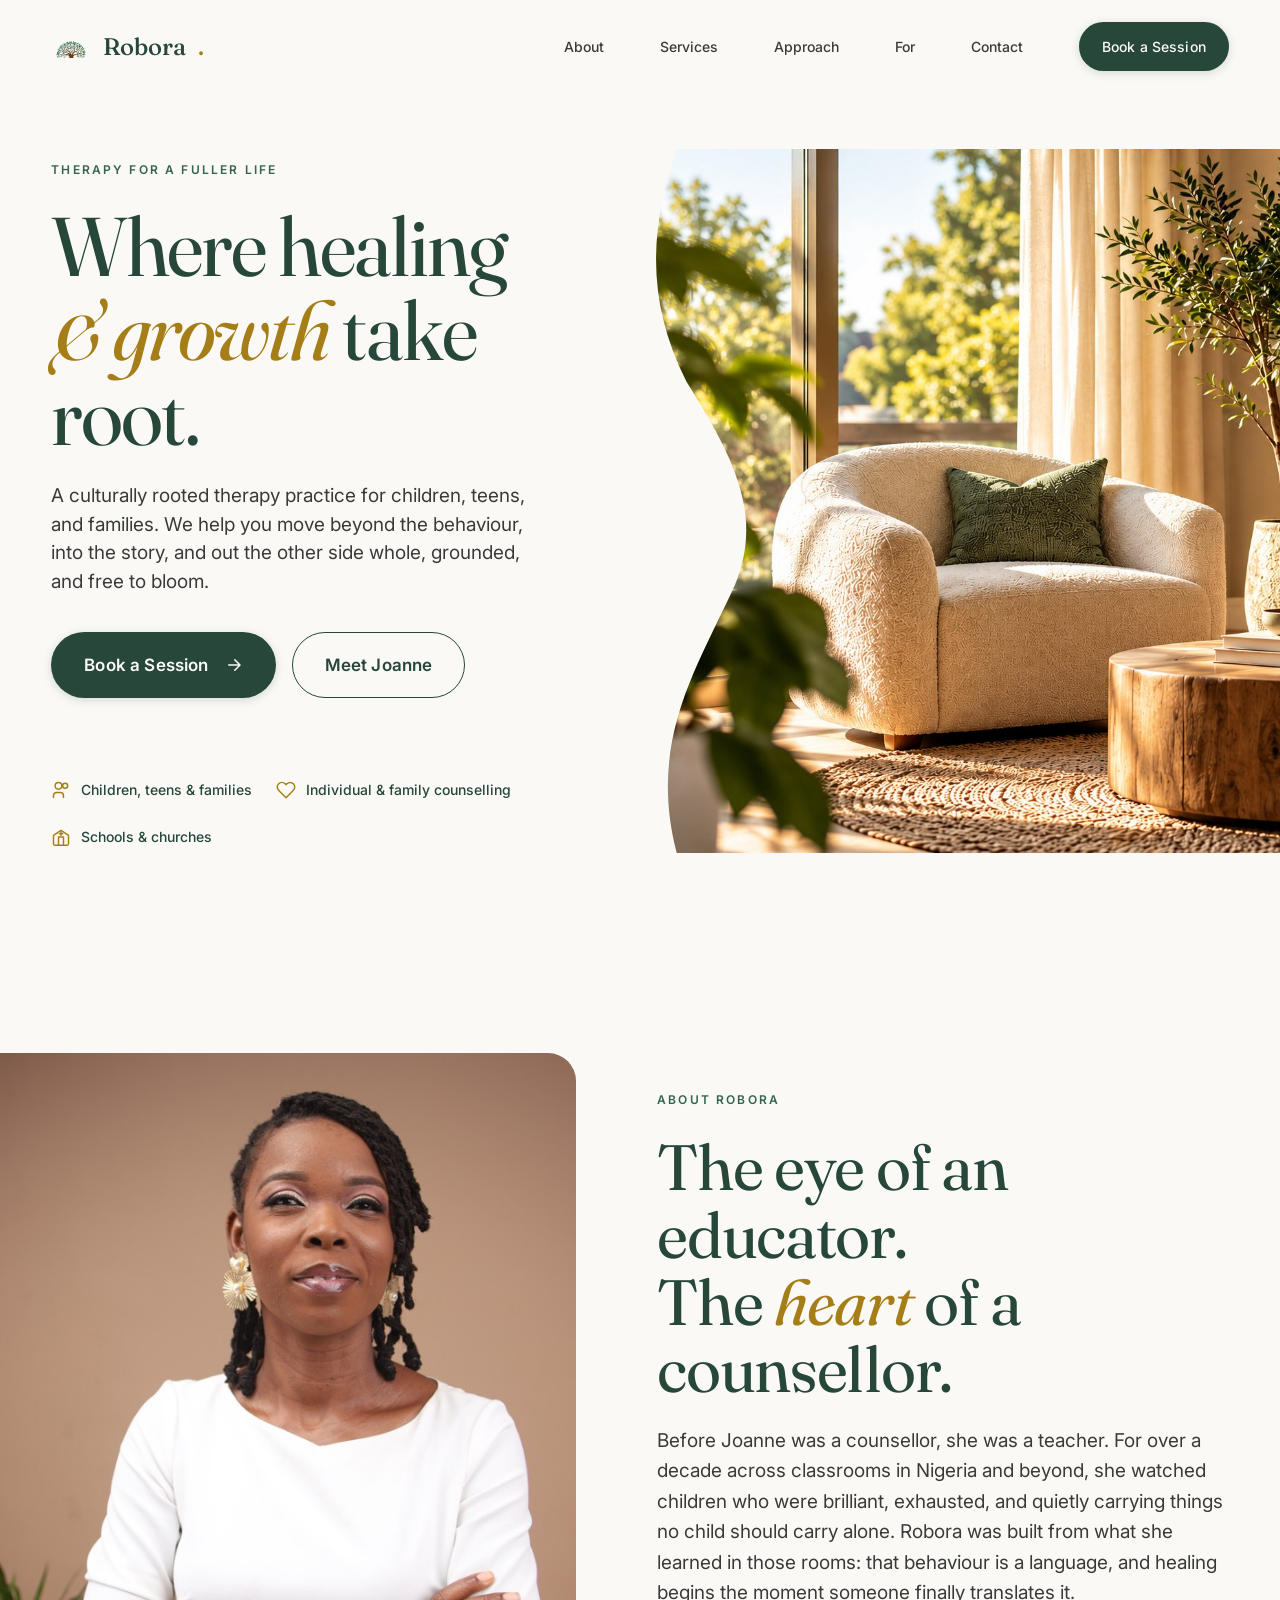
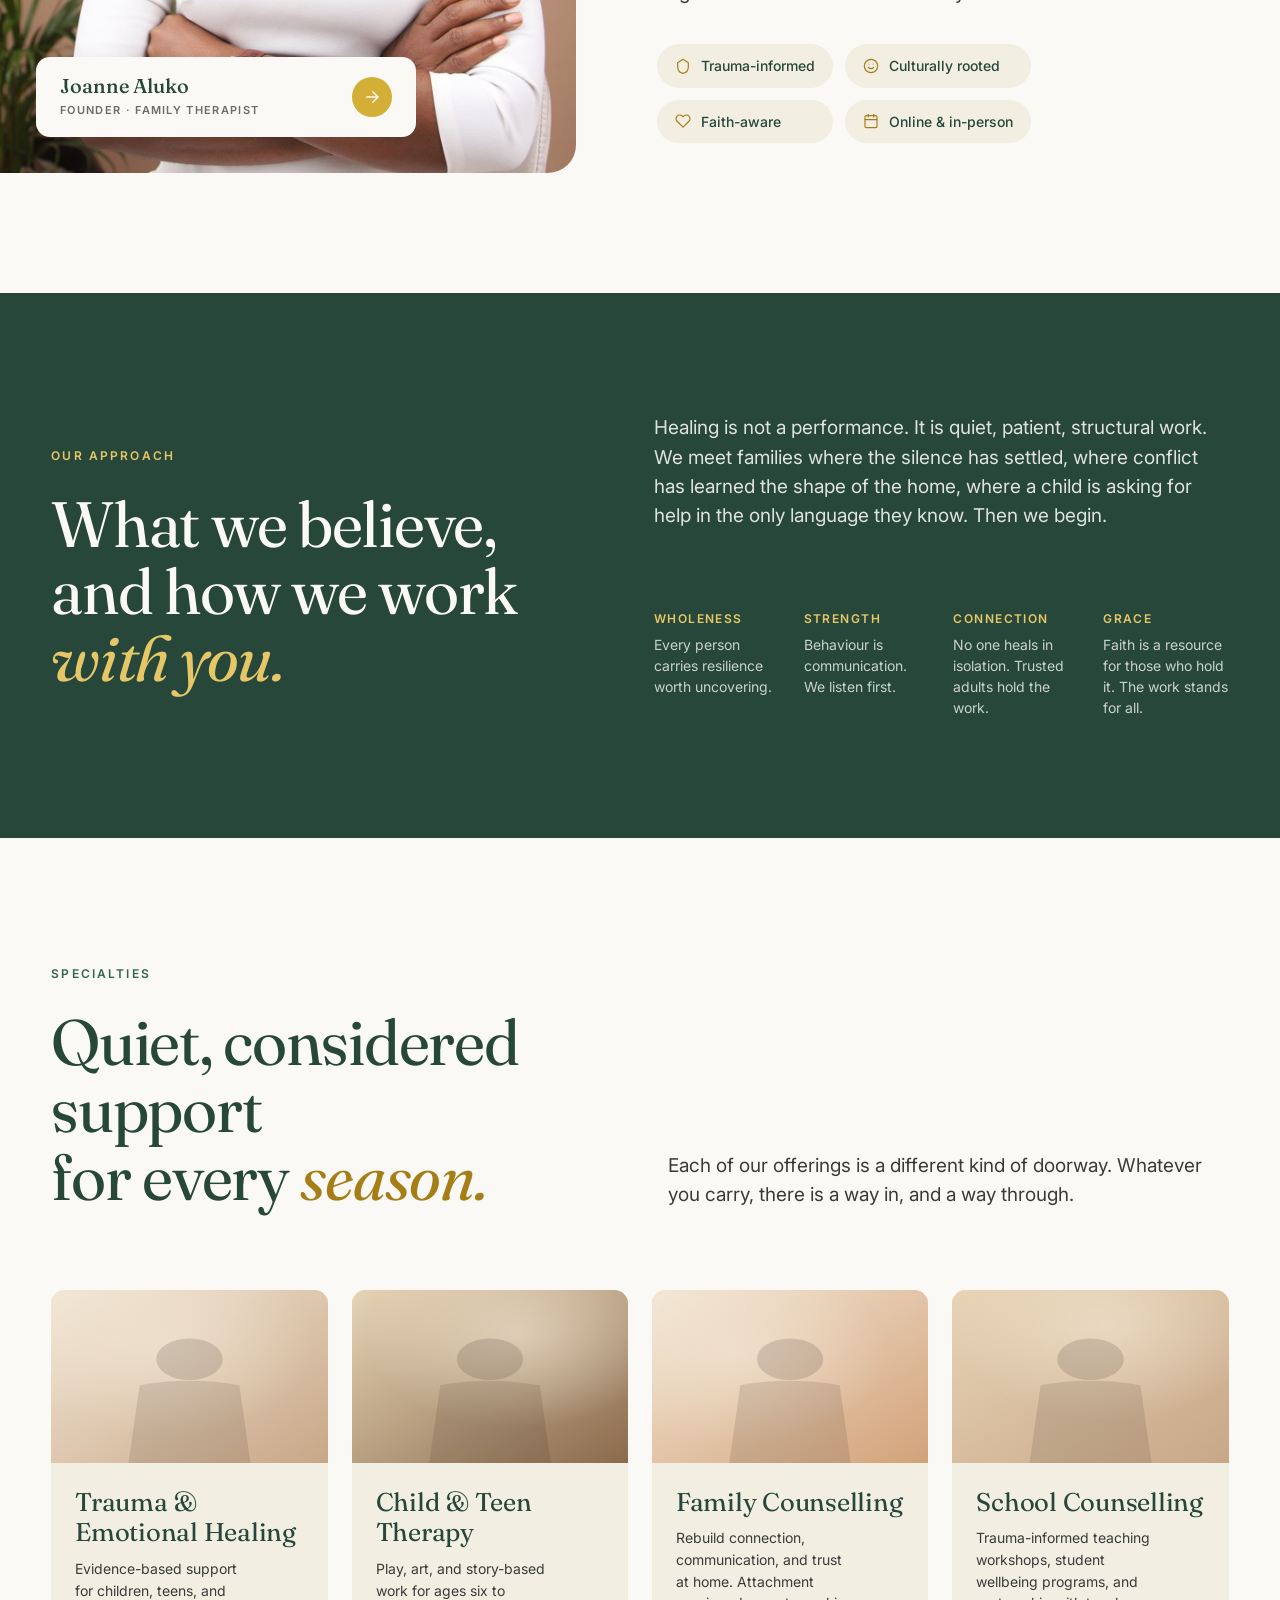
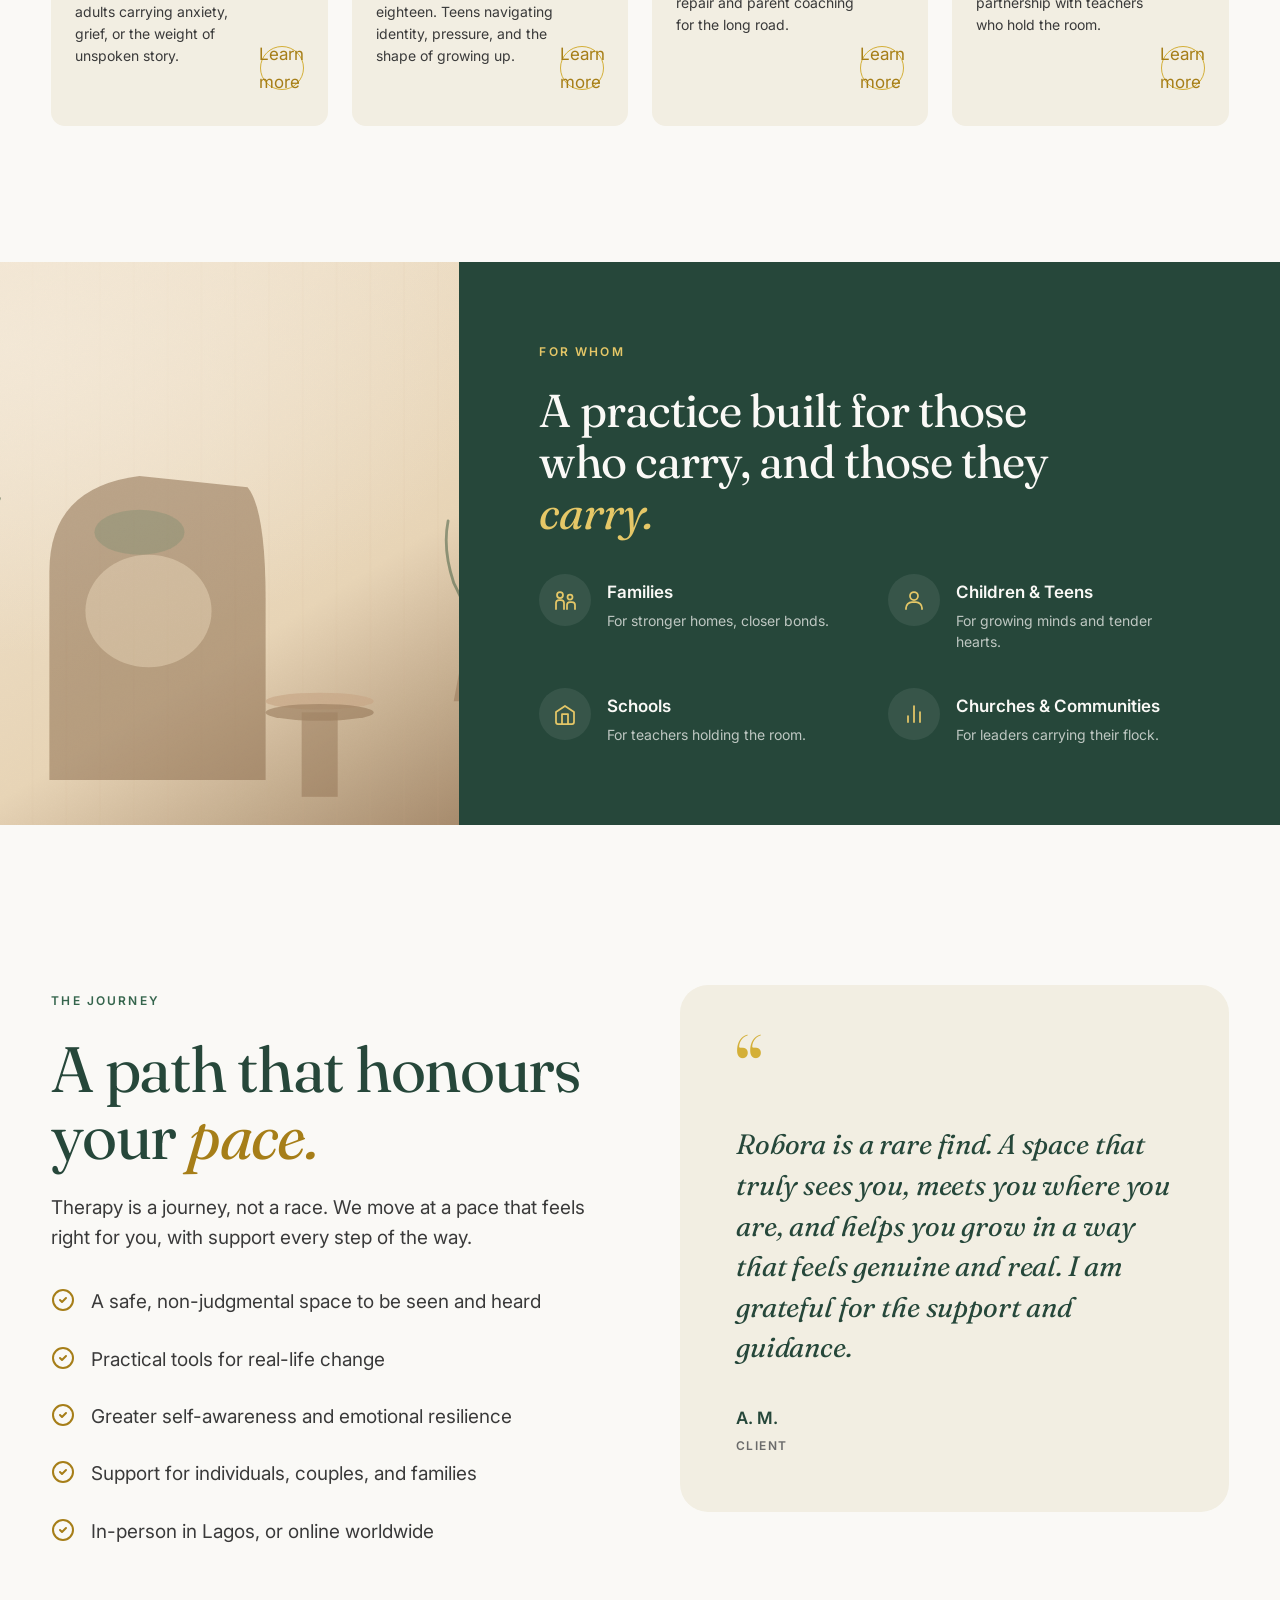
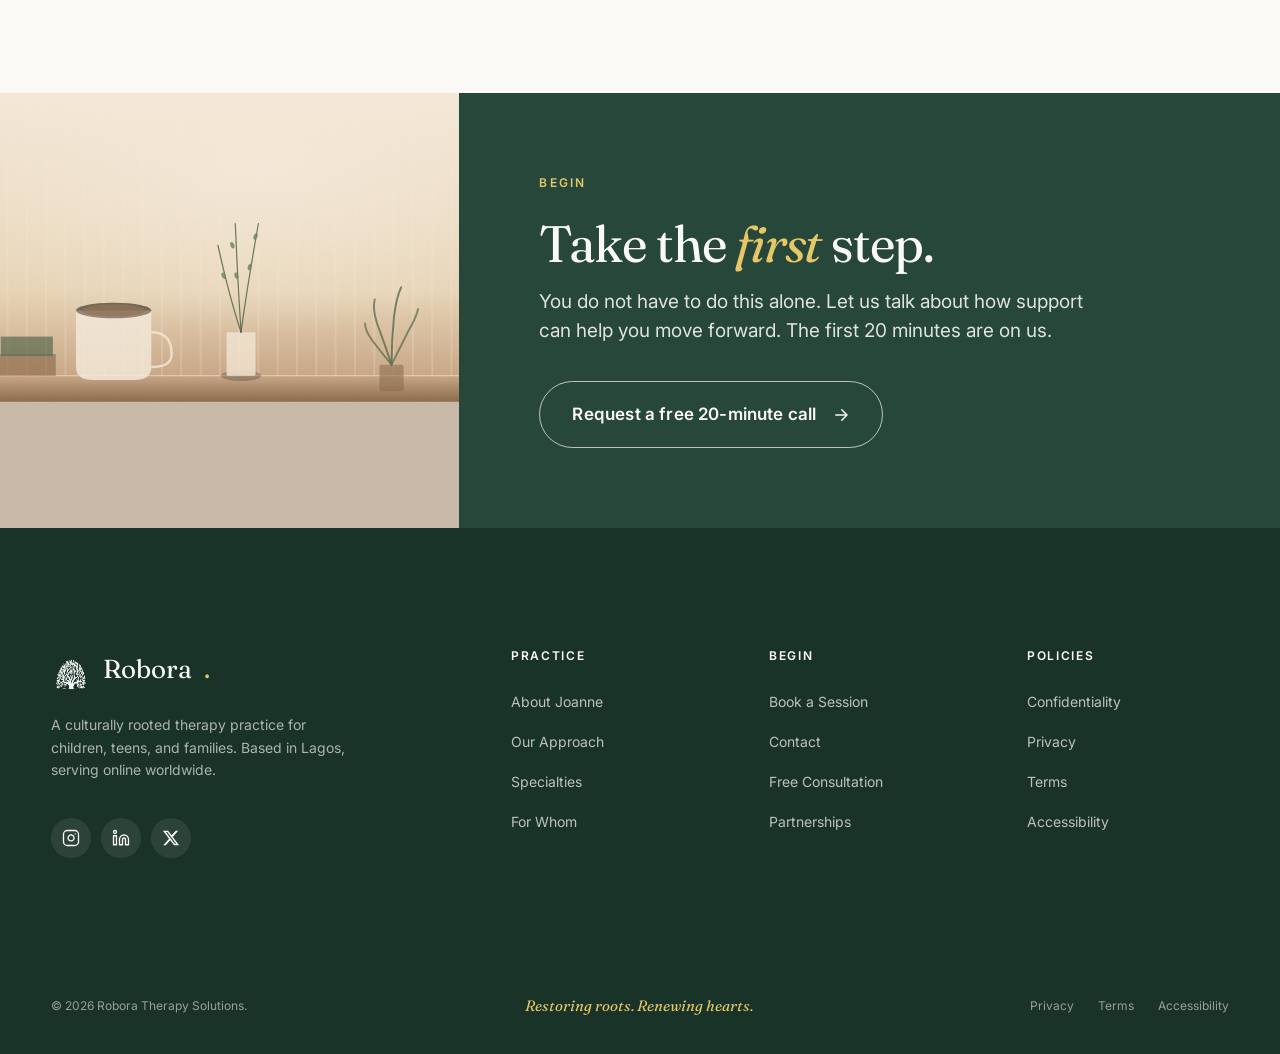
==== commit 15cc5f99: "Add files via upload" ====
--- a/index.html
+++ b/index.html
@@ -19,6 +19,21 @@
 </head>
 <body>
 <a href="#main" class="sr-only">Skip to main content</a>
+
+<!-- Inline SVG defs: organic curve for hero image left edge.
+     Uses objectBoundingBox units (0-1 range) so the curve scales
+     responsively with the hero image container at any viewport. -->
+<svg width="0" height="0" style="position:absolute" aria-hidden="true">
+  <defs>
+    <clipPath id="hero-curve" clipPathUnits="objectBoundingBox">
+      <path d="M 0.05,0
+               C 0.02,0.12 0.02,0.22 0.06,0.33
+               C 0.11,0.44 0.14,0.52 0.11,0.62
+               C 0.07,0.74 0.02,0.84 0.05,1
+               L 1,1 L 1,0 Z"/>
+    </clipPath>
+  </defs>
+</svg>
 
 <!-- ================================================================ -->
 <!-- NAV                                                                -->
@@ -51,6 +66,7 @@
   <section class="hero">
     <div class="hero__grid">
       <div class="hero__text">
+        <span class="eyebrow hero__eyebrow">Therapy for a fuller life</span>
         <h1 class="hero__title">
           Where healing <span class="accent">&amp; growth</span> take root.
         </h1>
@@ -72,17 +88,17 @@
             <span>Children, teens &amp; families</span>
           </div>
           <div class="hero__chip">
-            <svg viewBox="0 0 24 24" fill="none" stroke="currentColor" stroke-width="1.75" stroke-linecap="round" stroke-linejoin="round"><path d="M3 10l9-6 9 6v10a2 2 0 0 1-2 2H5a2 2 0 0 1-2-2z"/><path d="M9 22V12h6v10"/></svg>
+            <svg viewBox="0 0 24 24" fill="none" stroke="currentColor" stroke-width="1.75" stroke-linecap="round" stroke-linejoin="round"><path d="M20.84 4.61a5.5 5.5 0 0 0-7.78 0L12 5.67l-1.06-1.06a5.5 5.5 0 0 0-7.78 7.78l1.06 1.06L12 21.23l7.78-7.78 1.06-1.06a5.5 5.5 0 0 0 0-7.78z"/></svg>
+            <span>Individual &amp; family counselling</span>
+          </div>
+          <div class="hero__chip">
+            <svg viewBox="0 0 24 24" fill="none" stroke="currentColor" stroke-width="1.75" stroke-linecap="round" stroke-linejoin="round"><path d="M3 10l9-6 9 6v10a2 2 0 0 1-2 2H5a2 2 0 0 1-2-2z"/><path d="M9 22V12h6v10"/><path d="M12 6v4M10 8h4"/></svg>
             <span>Schools &amp; churches</span>
           </div>
-          <div class="hero__chip">
-            <svg viewBox="0 0 24 24" fill="none" stroke="currentColor" stroke-width="1.75" stroke-linecap="round" stroke-linejoin="round"><circle cx="12" cy="12" r="10"/><path d="M12 2a15.3 15.3 0 0 1 4 10 15.3 15.3 0 0 1-4 10 15.3 15.3 0 0 1-4-10 15.3 15.3 0 0 1 4-10zM2 12h20"/></svg>
-            <span>Lagos &amp; online worldwide</span>
-          </div>
         </div>
       </div>
       <div class="hero__media">
-        <img src="assets/img/ph-hero.svg" alt="" aria-hidden="true">
+        <img src="assets/img/hero.jpg" alt="A warm therapy room with soft natural light, an upholstered armchair, an olive tree, and a round wooden coffee table" width="1536" height="1024">
       </div>
     </div>
   </section>
--- a/assets/css/robora.css
+++ b/assets/css/robora.css
@@ -1,159 +1,114 @@
 /* ==========================================================================
    ROBORA THERAPY SOLUTIONS
-   V3 — Clean rebuild. One file. No legacy.
+   V3.2 Rebuilt against measured reference proportions.
    
-   Architecture:
-   1. Tokens  (design system variables)
-   2. Reset   (minimal baseline)
-   3. Base    (type, body, links)
-   4. Layout  (container, grid utilities)
-   5. Components (buttons, pills, cards, nameplate)
-   6. Nav
-   7. Sections (hero, about, approach, specialties, audiences, path, cta)
-   8. Footer
-   9. Responsive (mobile-first adjustments at the end)
+   Measured hero split: 39/61 (text/photo), both bleed to viewport edges.
+   Measured about split: 48/52 (portrait/text), portrait bleeds left.
+   Audiences/CTA split: 36/64 (photo/panel).
+   Typography scaled up substantially.
    ========================================================================== */
 
-/* ------------------------------------------------------------------
-   1. TOKENS
-   ------------------------------------------------------------------ */
 :root {
-  /* Palette — locked to Brand Bible */
   --moss: #35654d;
   --moss-deep: #26473a;
+  --moss-darker: #1a3328;
   --moss-light: #6b8c7a;
-  --gold: #d4af37;         /* Brand gold — decorative use only (bg, icons, borders) */
-  --gold-text: #a67e18;    /* Accessible darker gold for text on cream (3.5:1 AA-large) */
-  --gold-soft: #e5c767;    /* Warmer gold on dark bgs (passes AA on moss-deep) */
+  --gold: #d4af37;
+  --gold-text: #a67e18;
+  --gold-soft: #e5c767;
   --ivory: #faf9f6;
   --paper: #f2eee2;
+  --paper-deep: #e8dec5;
   --ink: #1a1a1a;
-  --ink-soft: #4a4a4a;
+  --ink-soft: #3a3a3a;
   --ink-muted: #6b6b6b;
   --line: rgba(26, 26, 26, 0.08);
   --line-on-moss: rgba(250, 249, 246, 0.15);
 
-  /* Type */
   --font-display: 'Fraunces', 'Georgia', serif;
   --font-body: 'Inter', -apple-system, BlinkMacSystemFont, 'Segoe UI', sans-serif;
 
-  /* Scale (fluid clamp()) */
   --fs-xs: 12px;
   --fs-sm: 14px;
-  --fs-base: 16px;
-  --fs-md: 17px;
-  --fs-lg: 20px;
-  --fs-h4: clamp(18px, 1.6vw, 22px);
-  --fs-h3: clamp(22px, 2vw, 28px);
-  --fs-h2: clamp(32px, 4vw, 54px);
-  --fs-h1: clamp(42px, 5.5vw, 76px);
-
-  /* Spacing */
+  --fs-base: 17px;
+  --fs-md: 19px;
+  --fs-lg: 22px;
+  --fs-xl: 28px;
+  --fs-h4: clamp(20px, 1.6vw, 24px);
+  --fs-h3: clamp(24px, 2vw, 30px);
+  --fs-h2: clamp(44px, 5vw, 72px);
+  --fs-h1: clamp(56px, 6.5vw, 96px);
+
   --space-1: 8px;
   --space-2: 16px;
   --space-3: 24px;
-  --space-4: 32px;
-  --space-5: 48px;
-  --space-6: 64px;
-  --space-7: 96px;
-  --space-8: 128px;
-
-  /* Layout */
-  --container-max: 1360px;
-  --pad-x: clamp(20px, 4vw, 48px);
-
-  /* Radii */
+  --space-4: 36px;
+  --space-5: 56px;
+  --space-6: 80px;
+  --space-7: 120px;
+
+  --container-max: 1440px;
+  --pad-x: clamp(24px, 4vw, 64px);
+
   --r-sm: 8px;
-  --r-md: 12px;
-  --r-lg: 24px;
+  --r-md: 14px;
+  --r-lg: 28px;
   --r-pill: 999px;
 
-  /* Shadow */
-  --shadow: 0 8px 32px rgba(26, 26, 26, 0.06);
-  --shadow-lift: 0 16px 48px rgba(26, 26, 26, 0.1);
-
-  /* Transition */
-  --t: 200ms ease;
-}
-
-/* ------------------------------------------------------------------
-   2. RESET
-   ------------------------------------------------------------------ */
+  --shadow: 0 8px 32px rgba(26, 26, 26, 0.08);
+  --shadow-lift: 0 20px 60px rgba(26, 26, 26, 0.12);
+
+  --t: 220ms ease;
+}
+
 *, *::before, *::after { box-sizing: border-box; }
-html { -webkit-text-size-adjust: 100%; }
+html { -webkit-text-size-adjust: 100%; scroll-behavior: smooth; }
 body, h1, h2, h3, h4, p, ul, ol, figure, blockquote { margin: 0; padding: 0; }
 ul, ol { list-style: none; }
 img, svg { display: block; max-width: 100%; }
 button { font: inherit; cursor: pointer; background: none; border: none; padding: 0; color: inherit; }
 a { color: inherit; text-decoration: none; }
 
-/* ------------------------------------------------------------------
-   3. BASE
-   ------------------------------------------------------------------ */
 body {
   font-family: var(--font-body);
   font-size: var(--fs-base);
   font-weight: 400;
   line-height: 1.65;
-  color: var(--ink);
+  color: var(--ink-soft);
   background: var(--ivory);
   -webkit-font-smoothing: antialiased;
   -moz-osx-font-smoothing: grayscale;
   text-rendering: optimizeLegibility;
+  overflow-x: hidden;
 }
 
 h1, h2, h3, h4 {
   font-family: var(--font-display);
   font-weight: 400;
-  line-height: 1.1;
-  letter-spacing: -0.015em;
+  line-height: 1.05;
+  letter-spacing: -0.02em;
   color: var(--moss-deep);
 }
-
-h1 { font-size: var(--fs-h1); }
+h1 { font-size: var(--fs-h1); line-height: 1.02; }
 h2 { font-size: var(--fs-h2); }
-h3 { font-size: var(--fs-h3); line-height: 1.2; }
-h4 { font-size: var(--fs-h4); }
-
+h3 { font-size: var(--fs-h3); line-height: 1.2; letter-spacing: -0.01em; }
+h4 { font-size: var(--fs-h4); line-height: 1.3; }
 p { color: var(--ink-soft); line-height: 1.65; }
 
-/* Accessibility — skip link */
 .sr-only {
-  position: absolute;
-  width: 1px;
-  height: 1px;
-  padding: 0;
-  margin: -1px;
-  overflow: hidden;
-  clip: rect(0, 0, 0, 0);
-  white-space: nowrap;
-  border: 0;
+  position: absolute; width: 1px; height: 1px;
+  padding: 0; margin: -1px; overflow: hidden;
+  clip: rect(0,0,0,0); white-space: nowrap; border: 0;
 }
 .sr-only:focus {
-  position: fixed;
-  top: 16px;
-  left: 16px;
-  width: auto;
-  height: auto;
-  padding: 12px 20px;
-  margin: 0;
-  clip: auto;
-  background: var(--moss-deep);
-  color: var(--ivory);
-  border-radius: var(--r-md);
-  z-index: 1000;
-}
-
-/* Focus states — visible, calm */
-:focus-visible {
-  outline: 2px solid var(--moss);
-  outline-offset: 3px;
-  border-radius: 2px;
-}
-
-/* ------------------------------------------------------------------
-   4. LAYOUT
-   ------------------------------------------------------------------ */
+  position: fixed; top: 16px; left: 16px;
+  width: auto; height: auto; padding: 12px 20px;
+  margin: 0; clip: auto;
+  background: var(--moss-deep); color: var(--ivory);
+  border-radius: var(--r-md); z-index: 1000;
+}
+:focus-visible { outline: 2px solid var(--moss); outline-offset: 3px; border-radius: 2px; }
+
 .container {
   width: 100%;
   max-width: var(--container-max);
@@ -161,87 +116,67 @@
   padding-inline: var(--pad-x);
 }
 
-/* Full-bleed section with inner container */
-.bleed {
-  width: 100%;
-}
-
-/* Eyebrow label (section labels like "ABOUT ROBORA") */
 .eyebrow {
   display: inline-block;
   font-family: var(--font-body);
   font-size: var(--fs-xs);
   font-weight: 600;
-  letter-spacing: 0.14em;
+  letter-spacing: 0.18em;
   text-transform: uppercase;
   color: var(--moss);
   margin-bottom: var(--space-3);
 }
 .eyebrow--on-dark { color: var(--gold-soft); }
 
-/* Display accent — italic gold accent within headlines.
-   Uses --gold-text (darker, AA-large compliant on cream). On dark backgrounds
-   the inherited parent color will remain the brand gold where appropriate. */
 .accent {
   color: var(--gold-text);
   font-style: italic;
   font-weight: 400;
 }
-/* On dark backgrounds (approach, audiences, CTA), use the warmer gold */
 .approach .accent,
 .audiences__title .accent,
-.cta__title .accent {
-  color: var(--gold-soft);
-}
-
-/* ------------------------------------------------------------------
-   5. COMPONENTS
-   ------------------------------------------------------------------ */
-
-/* -- Button -- */
+.cta__title .accent { color: var(--gold-soft); }
+
 .btn {
   display: inline-flex;
   align-items: center;
-  gap: var(--space-1);
-  padding: 14px 28px;
+  gap: var(--space-2);
+  padding: 18px 32px;
   border-radius: var(--r-pill);
   font-family: var(--font-body);
-  font-size: var(--fs-sm);
+  font-size: var(--fs-base);
   font-weight: 600;
   letter-spacing: 0.01em;
   text-decoration: none;
   transition: all var(--t);
   cursor: pointer;
   border: 1.5px solid transparent;
-}
-.btn svg { width: 16px; height: 16px; }
+  white-space: nowrap;
+}
+.btn svg { width: 18px; height: 18px; }
 
 .btn--primary {
   background: var(--moss-deep);
   color: var(--ivory);
-  box-shadow: 0 2px 8px rgba(38, 71, 58, 0.15);
+  box-shadow: 0 2px 10px rgba(38, 71, 58, 0.18);
 }
 .btn--primary:hover {
   background: var(--moss);
   transform: translateY(-1px);
-  box-shadow: 0 6px 16px rgba(38, 71, 58, 0.25);
-}
-.btn--primary:visited { color: var(--ivory); }
+  box-shadow: 0 10px 24px rgba(38, 71, 58, 0.28);
+}
 
 .btn--outline {
   background: transparent;
   color: var(--moss-deep);
   border-color: var(--moss-deep);
 }
-.btn--outline:hover {
-  background: var(--moss-deep);
-  color: var(--ivory);
-}
+.btn--outline:hover { background: var(--moss-deep); color: var(--ivory); }
 
 .btn--outline-light {
   background: transparent;
   color: var(--ivory);
-  border-color: rgba(250, 249, 246, 0.6);
+  border-color: rgba(250, 249, 246, 0.7);
 }
 .btn--outline-light:hover {
   background: var(--ivory);
@@ -249,131 +184,94 @@
   border-color: var(--ivory);
 }
 
-/* -- Pill (small label with icon) -- */
 .pill {
   display: inline-flex;
   align-items: center;
-  gap: var(--space-1);
-  padding: 8px 16px;
+  gap: 10px;
+  padding: 10px 18px;
   background: var(--paper);
   border-radius: var(--r-pill);
   font-size: var(--fs-sm);
   font-weight: 500;
   color: var(--moss-deep);
 }
-.pill svg { width: 16px; height: 16px; color: var(--moss); }
-
-/* -- Icon circle (for approach/audience sections) -- */
-.icon-circle {
-  width: 48px;
-  height: 48px;
-  border-radius: 50%;
-  display: inline-flex;
-  align-items: center;
-  justify-content: center;
-  background: var(--ivory);
-  color: var(--moss-deep);
-}
-.icon-circle svg { width: 22px; height: 22px; }
-.icon-circle--outlined {
-  background: transparent;
-  border: 1.5px solid rgba(250, 249, 246, 0.3);
-  color: var(--ivory);
-}
-
-/* ------------------------------------------------------------------
-   6. NAV
-   ------------------------------------------------------------------ */
+.pill svg { width: 16px; height: 16px; color: var(--gold-text); }
+
 .nav {
-  position: sticky;
-  top: 0;
-  z-index: 100;
-  background: rgba(250, 249, 246, 0.92);
-  backdrop-filter: saturate(140%) blur(8px);
-  -webkit-backdrop-filter: saturate(140%) blur(8px);
+  position: sticky; top: 0; z-index: 100;
+  background: rgba(250, 249, 246, 0.9);
+  backdrop-filter: saturate(140%) blur(10px);
+  -webkit-backdrop-filter: saturate(140%) blur(10px);
 }
 .nav__inner {
-  display: flex;
-  align-items: center;
-  justify-content: space-between;
-  padding: 20px var(--pad-x);
+  display: flex; align-items: center; justify-content: space-between;
+  padding: 22px var(--pad-x);
   max-width: var(--container-max);
   margin-inline: auto;
 }
 .nav__brand {
-  display: flex;
-  align-items: center;
-  gap: 10px;
+  display: flex; align-items: center; gap: 12px;
   font-family: var(--font-display);
-  font-size: 22px;
-  font-weight: 500;
+  font-size: 24px; font-weight: 500;
   color: var(--moss-deep);
 }
-.nav__brand img {
-  width: 36px;
-  height: 36px;
-  object-fit: contain;
-}
-.nav__brand .dot { color: var(--gold); }
-
-.nav__links {
-  display: flex;
-  align-items: center;
+.nav__brand img { width: 40px; height: 40px; object-fit: contain; }
+.nav__brand .dot { color: var(--gold-text); }
+
+.nav__links { display: flex; align-items: center; gap: var(--space-5); }
+.nav__links a {
+  font-size: var(--fs-sm); font-weight: 500;
+  color: var(--ink-soft); transition: color var(--t);
+}
+.nav__links a:hover { color: var(--moss-deep); }
+/* Keep button text light inside the nav - override the link color above */
+.nav__links a.btn--primary {
+  color: var(--ivory);
+  font-size: var(--fs-sm);
+  padding: 12px 22px;
+}
+.nav__links a.btn--primary:hover { color: var(--ivory); }
+
+.nav__toggle {
+  display: none; width: 44px; height: 44px;
+  flex-direction: column; justify-content: center; gap: 5px; padding: 8px;
+}
+.nav__toggle span {
+  display: block; height: 2px;
+  background: var(--moss-deep); border-radius: 2px;
+}
+
+/* HERO 39/61, photo bleeds right */
+.hero {
+  position: relative;
+  overflow: hidden;
+  padding-top: var(--space-5);
+  padding-bottom: var(--space-6);
+  min-height: clamp(560px, 55vw, 760px);
+}
+.hero__grid {
+  display: grid;
+  grid-template-columns: minmax(0, 0.8fr) minmax(0, 1fr);
   gap: var(--space-5);
-}
-.nav__links a {
-  font-size: var(--fs-sm);
-  font-weight: 500;
-  color: var(--ink-soft);
-  transition: color var(--t);
-}
-.nav__links a:hover { color: var(--moss-deep); }
-
-.nav__toggle {
-  display: none;
-  width: 40px;
-  height: 40px;
-  flex-direction: column;
-  justify-content: center;
-  gap: 5px;
-  padding: 8px;
-}
-.nav__toggle span {
-  display: block;
-  height: 2px;
-  background: var(--moss-deep);
-  border-radius: 2px;
-  transition: transform var(--t), opacity var(--t);
-}
-
-/* ------------------------------------------------------------------
-   7. SECTIONS
-   ------------------------------------------------------------------ */
-
-/* ===== HERO ===== */
-.hero {
-  padding-top: var(--space-6);
-  padding-bottom: var(--space-7);
-  overflow: hidden;
-}
-.hero__grid {
-  display: grid;
-  grid-template-columns: 1.1fr 1fr;
-  gap: var(--space-6);
-  align-items: center;
-  max-width: var(--container-max);
-  margin-inline: auto;
-  padding-inline: var(--pad-x);
-}
-.hero__title {
-  font-size: var(--fs-h1);
-  line-height: 1.05;
-  margin-bottom: var(--space-3);
-}
+  max-width: calc(var(--container-max) + var(--pad-x));
+  margin: 0 auto 0 0;
+  padding-left: var(--pad-x);
+  align-items: center;
+  min-height: inherit;
+}
+.hero__text {
+  padding-right: var(--space-4);
+  max-width: 720px;
+  justify-self: end;
+  width: 100%;
+}
+.hero__title { margin-bottom: var(--space-3); }
 .hero__lede {
   font-size: var(--fs-md);
-  max-width: 48ch;
+  line-height: 1.5;
+  max-width: 50ch;
   margin-bottom: var(--space-4);
+  color: var(--ink-soft);
 }
 .hero__actions {
   display: flex;
@@ -386,79 +284,83 @@
   gap: var(--space-3);
   flex-wrap: wrap;
   padding-top: var(--space-3);
-  border-top: 1px solid var(--line);
 }
 .hero__chip {
-  display: flex;
-  align-items: center;
-  gap: 10px;
-  font-size: var(--fs-sm);
-  font-weight: 500;
+  display: flex; align-items: center; gap: 10px;
+  font-size: var(--fs-sm); font-weight: 500;
   color: var(--moss-deep);
 }
 .hero__chip svg {
-  width: 18px;
-  height: 18px;
-  color: var(--gold);
-  flex-shrink: 0;
+  width: 20px; height: 20px;
+  color: var(--gold-text); flex-shrink: 0;
 }
 .hero__media {
   position: relative;
-  aspect-ratio: 4 / 5;
-  border-radius: var(--r-lg);
+  height: 100%;
+  min-height: clamp(500px, 55vw, 760px);
   overflow: hidden;
-  box-shadow: var(--shadow);
+  margin-right: calc(50% - 50vw);
+  /* Organic curved left edge via SVG clip path (defined inline in index.html) */
+  clip-path: url(#hero-curve);
+  -webkit-clip-path: url(#hero-curve);
 }
 .hero__media img, .hero__media svg {
-  width: 100%;
-  height: 100%;
-  object-fit: cover;
-}
-
-/* ===== ABOUT ===== */
+  width: 100%; height: 100%;
+  object-fit: cover; display: block;
+}
+
+/* ABOUT portrait bleeds left */
 .about {
+  position: relative;
+  overflow: hidden;
   padding: var(--space-7) 0;
   background: var(--ivory);
 }
 .about__grid {
   display: grid;
-  grid-template-columns: 1fr 1.2fr;
+  grid-template-columns: minmax(0, 0.92fr) minmax(0, 1fr);
   gap: var(--space-6);
-  align-items: center;
   max-width: var(--container-max);
   margin-inline: auto;
   padding-inline: var(--pad-x);
+  align-items: center;
 }
 .about__portrait {
   position: relative;
   aspect-ratio: 4 / 5;
-  border-radius: var(--r-lg);
+  min-height: 500px;
+  max-height: 720px;
+  border-top-right-radius: var(--r-lg);
+  border-bottom-right-radius: var(--r-lg);
   overflow: hidden;
+  /* Partial bleed - portrait extends only ~80px past the normal container,
+     keeping more of the subject visible */
+  margin-left: calc(-1 * var(--pad-x));
 }
 .about__portrait img {
-  width: 100%;
-  height: 100%;
+  width: 100%; height: 100%;
   object-fit: cover;
+  object-position: center 15%;
+  display: block;
 }
 .about__nameplate {
   position: absolute;
-  left: var(--space-3);
-  right: var(--space-3);
-  bottom: var(--space-3);
+  left: var(--space-4);
+  bottom: var(--space-4);
+  max-width: 380px;
+  width: calc(100% - var(--space-5));
   background: var(--ivory);
-  padding: 16px 20px;
+  padding: 18px 24px;
   border-radius: var(--r-md);
   display: flex;
   align-items: center;
   gap: var(--space-2);
-  box-shadow: 0 4px 20px rgba(26, 26, 26, 0.08);
-}
-.about__nameplate-text {
-  flex: 1;
-}
+  box-shadow: 0 8px 24px rgba(26, 26, 26, 0.12);
+}
+.about__nameplate-text { flex: 1; }
 .about__nameplate-name {
   font-family: var(--font-display);
-  font-size: 18px;
+  font-size: 20px;
   font-weight: 500;
   color: var(--moss-deep);
   display: block;
@@ -468,14 +370,13 @@
   display: block;
   font-size: 11px;
   font-weight: 600;
-  letter-spacing: 0.1em;
+  letter-spacing: 0.12em;
   text-transform: uppercase;
   color: var(--ink-muted);
-  margin-top: 3px;
+  margin-top: 4px;
 }
 .about__nameplate-arrow {
-  width: 36px;
-  height: 36px;
+  width: 40px; height: 40px;
   border-radius: 50%;
   background: var(--gold);
   color: var(--ivory);
@@ -486,23 +387,23 @@
   transition: transform var(--t);
 }
 .about__nameplate-arrow:hover { transform: translateX(2px); }
-.about__nameplate-arrow svg { width: 16px; height: 16px; }
-
-.about__title {
-  margin-bottom: var(--space-3);
-}
+.about__nameplate-arrow svg { width: 18px; height: 18px; }
+
+.about__text { max-width: 640px; }
+.about__title { margin-bottom: var(--space-3); }
 .about__body {
   font-size: var(--fs-md);
+  line-height: 1.6;
   max-width: 52ch;
   margin-bottom: var(--space-4);
 }
 .about__pills {
-  display: flex;
-  gap: 10px;
-  flex-wrap: wrap;
-}
-
-/* ===== APPROACH ===== */
+  display: grid;
+  grid-template-columns: repeat(2, max-content);
+  gap: 12px;
+}
+
+/* APPROACH */
 .approach {
   background: var(--moss-deep);
   color: var(--ivory);
@@ -513,18 +414,15 @@
   margin-inline: auto;
   padding-inline: var(--pad-x);
   display: grid;
-  grid-template-columns: 1fr 1.2fr;
+  grid-template-columns: minmax(0, 1fr) minmax(0, 1.1fr);
   gap: var(--space-6);
   align-items: center;
 }
-.approach__title {
-  color: var(--ivory);
-  font-size: var(--fs-h2);
-  line-height: 1.08;
-}
+.approach__title { color: var(--ivory); font-size: var(--fs-h2); line-height: 1.05; }
 .approach__right p {
-  color: rgba(250, 249, 246, 0.85);
+  color: rgba(250, 249, 246, 0.88);
   font-size: var(--fs-md);
+  line-height: 1.55;
   max-width: 56ch;
   margin-bottom: var(--space-3);
 }
@@ -532,56 +430,51 @@
   display: grid;
   grid-template-columns: repeat(4, 1fr);
   gap: var(--space-3);
-  margin-top: var(--space-5);
-  padding-top: var(--space-5);
-  border-top: 1px solid var(--line-on-moss);
+  margin-top: var(--space-6);
 }
 .approach__root h4 {
-  font-size: var(--fs-sm);
+  font-family: var(--font-body);
+  font-size: var(--fs-xs);
   font-weight: 600;
+  letter-spacing: 0.12em;
   text-transform: uppercase;
-  letter-spacing: 0.08em;
   color: var(--gold-soft);
-  margin-bottom: 6px;
-  font-family: var(--font-body);
+  margin-bottom: 8px;
 }
 .approach__root p {
   font-size: var(--fs-sm);
-  color: rgba(250, 249, 246, 0.75);
+  color: rgba(250, 249, 246, 0.78);
   line-height: 1.5;
   margin: 0;
 }
 
-/* ===== SPECIALTIES ===== */
+/* SPECIALTIES */
 .specialties {
-  padding: var(--space-7) 0;
+  padding: var(--space-7) 0 var(--space-6);
   background: var(--ivory);
 }
 .specialties__head {
-  display: grid;
-  grid-template-columns: 1fr 1fr;
+  max-width: var(--container-max);
+  margin: 0 auto var(--space-6);
+  padding-inline: var(--pad-x);
+  display: grid;
+  grid-template-columns: minmax(0, 1fr) minmax(0, 1fr);
   gap: var(--space-5);
   align-items: end;
-  margin-bottom: var(--space-6);
+}
+.specialties__title { font-size: var(--fs-h2); }
+.specialties__intro {
+  font-size: var(--fs-md);
+  line-height: 1.55;
+  max-width: 46ch;
+}
+.specialties__grid {
   max-width: var(--container-max);
   margin-inline: auto;
   padding-inline: var(--pad-x);
-}
-.specialties__title {
-  font-size: var(--fs-h2);
-  line-height: 1.08;
-}
-.specialties__intro {
-  font-size: var(--fs-md);
-  max-width: 48ch;
-}
-.specialties__grid {
   display: grid;
   grid-template-columns: repeat(4, 1fr);
   gap: var(--space-3);
-  max-width: var(--container-max);
-  margin-inline: auto;
-  padding-inline: var(--pad-x);
 }
 .specialty {
   display: flex;
@@ -590,78 +483,70 @@
   border-radius: var(--r-md);
   overflow: hidden;
   transition: transform var(--t), box-shadow var(--t);
+  min-height: 420px;
 }
 .specialty:hover {
-  transform: translateY(-4px);
-  box-shadow: var(--shadow);
+  transform: translateY(-6px);
+  box-shadow: var(--shadow-lift);
 }
 .specialty__media {
-  aspect-ratio: 4 / 3;
+  aspect-ratio: 1.6 / 1;
   overflow: hidden;
+  background: var(--paper-deep);
 }
 .specialty__media img, .specialty__media svg {
-  width: 100%;
-  height: 100%;
-  object-fit: cover;
+  width: 100%; height: 100%; object-fit: cover;
 }
 .specialty__body {
-  padding: var(--space-3);
+  padding: var(--space-3) var(--space-3) var(--space-4);
   display: flex;
   flex-direction: column;
   flex: 1;
-}
-.specialty__title {
-  font-size: var(--fs-h4);
-  margin-bottom: var(--space-1);
-}
+  position: relative;
+}
+.specialty__title { font-size: var(--fs-h3); margin-bottom: 10px; }
 .specialty__desc {
   font-size: var(--fs-sm);
+  line-height: 1.55;
   flex: 1;
-  margin-bottom: var(--space-2);
+  margin-bottom: var(--space-3);
+  padding-right: 50px;
 }
 .specialty__link {
+  position: absolute;
+  bottom: var(--space-4);
+  right: var(--space-3);
+  width: 44px; height: 44px;
+  border-radius: 50%;
+  border: 1.5px solid var(--gold);
+  color: var(--gold-text);
   display: inline-flex;
   align-items: center;
-  gap: 6px;
-  font-size: var(--fs-sm);
-  font-weight: 600;
-  color: var(--moss);
-}
-.specialty__link svg {
-  width: 14px;
-  height: 14px;
-  transition: transform var(--t);
-}
-.specialty:hover .specialty__link svg { transform: translateX(3px); }
-
-/* ===== AUDIENCES ===== */
+  justify-content: center;
+  transition: all var(--t);
+}
+.specialty__link:hover { background: var(--gold); color: var(--ivory); }
+.specialty__link svg { width: 16px; height: 16px; }
+.specialty:hover .specialty__link { transform: scale(1.08); }
+
+/* AUDIENCES */
 .audiences {
-  padding: var(--space-4) 0 var(--space-7);
+  padding: var(--space-5) 0 var(--space-6);
   background: var(--ivory);
-}
-.audiences__inner {
-  max-width: var(--container-max);
-  margin-inline: auto;
-  padding-inline: var(--pad-x);
+  overflow: hidden;
 }
 .audiences__card {
   display: grid;
-  grid-template-columns: 1fr 1.1fr;
-  background: var(--moss);
-  border-radius: var(--r-lg);
-  overflow: hidden;
-  min-height: 460px;
-}
-.audiences__media {
-  overflow: hidden;
-}
+  grid-template-columns: 0.56fr 1fr;
+  min-height: 500px;
+}
+.audiences__media { overflow: hidden; }
 .audiences__media img, .audiences__media svg {
-  width: 100%;
-  height: 100%;
-  object-fit: cover;
+  width: 100%; height: 100%; object-fit: cover;
 }
 .audiences__panel {
-  padding: var(--space-6) var(--space-5);
+  background: var(--moss-deep);
+  padding: var(--space-6);
   color: var(--ivory);
   display: flex;
   flex-direction: column;
@@ -669,111 +554,107 @@
 }
 .audiences__title {
   color: var(--ivory);
-  font-size: clamp(26px, 2.6vw, 36px);
-  line-height: 1.2;
+  font-size: clamp(32px, 3.6vw, 54px);
+  line-height: 1.1;
   margin-bottom: var(--space-4);
   max-width: 20ch;
 }
 .audiences__grid {
   display: grid;
   grid-template-columns: repeat(2, 1fr);
-  gap: var(--space-3);
+  gap: var(--space-4);
 }
 .audience {
-  display: flex;
-  gap: var(--space-2);
+  display: flex; gap: var(--space-2);
   align-items: flex-start;
 }
 .audience__icon {
-  width: 42px;
-  height: 42px;
+  width: 52px; height: 52px;
   border-radius: 50%;
-  background: rgba(250, 249, 246, 0.1);
+  background: rgba(250, 249, 246, 0.08);
   color: var(--gold-soft);
   display: inline-flex;
   align-items: center;
   justify-content: center;
   flex-shrink: 0;
 }
-.audience__icon svg { width: 20px; height: 20px; }
-.audience__text { padding-top: 6px; }
+.audience__icon svg { width: 24px; height: 24px; }
+.audience__text { padding-top: 4px; }
 .audience__name {
+  font-size: var(--fs-base);
+  font-weight: 600;
+  color: var(--ivory);
+  margin-bottom: 4px;
+}
+.audience__desc {
   font-size: var(--fs-sm);
-  font-weight: 600;
-  color: var(--ivory);
-  margin-bottom: 2px;
-}
-.audience__desc {
-  font-size: var(--fs-xs);
   color: rgba(250, 249, 246, 0.72);
   line-height: 1.5;
   margin: 0;
 }
 
-/* ===== PATH + TESTIMONIAL ===== */
+/* PATH */
 .path {
-  padding: var(--space-7) 0;
+  padding: var(--space-6) 0;
   background: var(--ivory);
+  position: relative;
 }
 .path__grid {
   max-width: var(--container-max);
   margin-inline: auto;
   padding-inline: var(--pad-x);
   display: grid;
-  grid-template-columns: 1fr 1fr;
+  grid-template-columns: minmax(0, 1fr) minmax(0, 1fr);
   gap: var(--space-6);
   align-items: start;
 }
-.path__title {
-  font-size: var(--fs-h2);
-  line-height: 1.08;
-  margin-bottom: var(--space-3);
-}
+.path__title { font-size: var(--fs-h2); margin-bottom: var(--space-3); }
 .path__intro {
   font-size: var(--fs-md);
-  max-width: 48ch;
-  margin-bottom: var(--space-4);
-}
+  line-height: 1.55;
+  max-width: 46ch;
+  margin-bottom: var(--space-3);
+}
+.path__list { display: flex; flex-direction: column; gap: 6px; }
 .path__list li {
-  display: flex;
-  gap: var(--space-2);
+  display: flex; gap: var(--space-2);
   align-items: flex-start;
-  padding: 12px 0;
-  font-size: var(--fs-base);
+  padding: 10px 0;
+  font-size: var(--fs-md);
   color: var(--ink-soft);
 }
 .path__list svg {
-  width: 20px;
-  height: 20px;
-  color: var(--moss);
-  flex-shrink: 0;
-  margin-top: 3px;
+  width: 24px; height: 24px;
+  color: var(--gold-text);
+  flex-shrink: 0; margin-top: 2px;
 }
 .testimonial {
   background: var(--paper);
-  padding: var(--space-5);
+  padding: var(--space-5) var(--space-5);
   border-radius: var(--r-lg);
+  position: relative;
+  margin-top: 0;
 }
 .testimonial__mark {
   font-family: var(--font-display);
-  font-size: 64px;
-  line-height: 0.8;
+  font-size: 96px;
+  line-height: 0.7;
   color: var(--gold);
   margin-bottom: var(--space-2);
 }
 .testimonial__quote {
   font-family: var(--font-display);
-  font-size: var(--fs-lg);
+  font-size: var(--fs-xl);
   font-style: italic;
-  line-height: 1.5;
+  font-weight: 400;
+  line-height: 1.45;
   color: var(--moss-deep);
   margin-bottom: var(--space-4);
-}
-.testimonial__cite {
-  font-style: normal;
-}
+  letter-spacing: -0.005em;
+}
+.testimonial__cite { font-style: normal; }
 .testimonial__cite-name {
-  font-size: var(--fs-sm);
+  font-size: var(--fs-base);
   font-weight: 600;
   color: var(--moss-deep);
 }
@@ -781,40 +662,30 @@
   display: block;
   font-size: var(--fs-xs);
   font-weight: 600;
-  letter-spacing: 0.1em;
+  letter-spacing: 0.12em;
   text-transform: uppercase;
   color: var(--ink-muted);
-  margin-top: 2px;
-}
-
-/* ===== CTA ===== */
+  margin-top: 4px;
+}
+
+/* CTA */
 .cta {
-  padding: var(--space-4) 0 var(--space-7);
+  padding: var(--space-5) 0 0;
   background: var(--ivory);
-}
-.cta__inner {
-  max-width: var(--container-max);
-  margin-inline: auto;
-  padding-inline: var(--pad-x);
+  overflow: hidden;
 }
 .cta__card {
   display: grid;
-  grid-template-columns: 1fr 1.2fr;
+  grid-template-columns: 0.56fr 1fr;
+  min-height: 320px;
+}
+.cta__media { overflow: hidden; }
+.cta__media img, .cta__media svg {
+  width: 100%; height: 100%; object-fit: cover;
+}
+.cta__panel {
   background: var(--moss-deep);
-  border-radius: var(--r-lg);
-  overflow: hidden;
-  min-height: 340px;
-}
-.cta__media {
-  overflow: hidden;
-}
-.cta__media img, .cta__media svg {
-  width: 100%;
-  height: 100%;
-  object-fit: cover;
-}
-.cta__panel {
-  padding: var(--space-6) var(--space-5);
+  padding: var(--space-6);
   color: var(--ivory);
   display: flex;
   flex-direction: column;
@@ -822,21 +693,20 @@
 }
 .cta__title {
   color: var(--ivory);
-  font-size: var(--fs-h2);
+  font-size: clamp(36px, 4vw, 60px);
   margin-bottom: var(--space-2);
 }
 .cta__text {
-  color: rgba(250, 249, 246, 0.85);
+  color: rgba(250, 249, 246, 0.88);
   font-size: var(--fs-md);
-  max-width: 46ch;
+  line-height: 1.55;
+  max-width: 48ch;
   margin-bottom: var(--space-4);
 }
 
-/* ------------------------------------------------------------------
-   8. FOOTER
-   ------------------------------------------------------------------ */
+/* FOOTER */
 .footer {
-  background: var(--moss-deep);
+  background: var(--moss-darker);
   color: rgba(250, 249, 246, 0.75);
   padding: var(--space-7) 0 var(--space-4);
 }
@@ -854,39 +724,34 @@
 .footer__brand {
   display: flex;
   align-items: center;
-  gap: 10px;
+  gap: 12px;
   font-family: var(--font-display);
-  font-size: 22px;
-  color: var(--ivory);
-  margin-bottom: var(--space-2);
+  font-size: 26px;
+  color: var(--ivory);
+  margin-bottom: var(--space-3);
 }
 .footer__brand img {
-  width: 36px;
-  height: 36px;
-  filter: brightness(0) invert(1) opacity(0.9);
-}
-.footer__brand .dot { color: var(--gold); }
+  width: 40px; height: 40px;
+  filter: brightness(0) invert(1) opacity(0.95);
+}
+.footer__brand .dot { color: var(--gold-soft); }
 .footer__tagline {
   font-size: var(--fs-sm);
   color: rgba(250, 249, 246, 0.65);
-  max-width: 32ch;
-  margin-bottom: var(--space-3);
+  max-width: 34ch;
+  margin-bottom: var(--space-4);
   line-height: 1.6;
 }
-.footer__social {
-  display: flex;
-  gap: 10px;
-}
+.footer__social { display: flex; gap: 10px; }
 .footer__social a {
-  width: 36px;
-  height: 36px;
+  width: 40px; height: 40px;
   border-radius: 50%;
   background: rgba(250, 249, 246, 0.08);
   color: var(--ivory);
   display: inline-flex;
   align-items: center;
   justify-content: center;
-  transition: background var(--t);
+  transition: all var(--t);
 }
 .footer__social a:hover { background: var(--gold); color: var(--moss-deep); }
 .footer__social svg { width: 18px; height: 18px; }
@@ -896,13 +761,11 @@
   font-size: var(--fs-xs);
   font-weight: 600;
   text-transform: uppercase;
-  letter-spacing: 0.1em;
-  color: var(--ivory);
-  margin-bottom: var(--space-2);
-}
-.footer__col ul li {
-  margin-bottom: 10px;
-}
+  letter-spacing: 0.14em;
+  color: var(--ivory);
+  margin-bottom: var(--space-3);
+}
+.footer__col ul li { margin-bottom: 12px; }
 .footer__col a {
   font-size: var(--fs-sm);
   color: rgba(250, 249, 246, 0.72);
@@ -911,8 +774,7 @@
 .footer__col a:hover { color: var(--gold-soft); }
 
 .footer__bottom {
-  padding-top: var(--space-3);
-  border-top: 1px solid rgba(250, 249, 246, 0.12);
+  padding-top: var(--space-5);
   display: flex;
   justify-content: space-between;
   align-items: center;
@@ -921,24 +783,16 @@
   font-size: var(--fs-xs);
   color: rgba(250, 249, 246, 0.55);
 }
-.footer__bottom-nav {
-  display: flex;
-  gap: var(--space-3);
-}
+.footer__bottom-nav { display: flex; gap: var(--space-3); }
 .footer__bottom a:hover { color: var(--ivory); }
 .footer__scripture {
   font-family: var(--font-display);
   font-style: italic;
+  font-size: 15px;
   color: var(--gold-soft);
 }
 
-/* ------------------------------------------------------------------
-   9. RESPONSIVE
-   Breakpoints:
-     1024px — collapse to tablet
-     768px  — collapse to mobile grids
-     480px  — tightest adjustments
-   ------------------------------------------------------------------ */
+/* RESPONSIVE */
 @media (max-width: 1024px) {
   .hero__grid,
   .about__grid,
@@ -948,27 +802,43 @@
   .path__grid,
   .cta__card {
     grid-template-columns: 1fr;
+    gap: var(--space-5);
   }
-  .specialties__grid {
-    grid-template-columns: repeat(2, 1fr);
-    gap: var(--space-3);
+  .hero__grid { padding-right: var(--pad-x); }
+  .about__grid { padding-left: var(--pad-x); }
+  .hero__text { max-width: none; padding-right: 0; justify-self: start; }
+  .hero__media {
+    margin-right: 0;
+    border-radius: var(--r-lg);
+    min-height: 480px;
+    order: -1;
+    /* Disable the S-curve on tablet/mobile - the curve is a desktop composition */
+    clip-path: none;
+    -webkit-clip-path: none;
   }
-  .approach__roots {
-    grid-template-columns: repeat(2, 1fr);
-    gap: var(--space-3);
+  .about__portrait {
+    margin-left: 0;
+    border-radius: var(--r-lg);
+    max-width: 560px;
+    margin-inline: auto;
   }
-  .footer__grid {
-    grid-template-columns: 1fr 1fr;
-    gap: var(--space-4);
+  .about__text { padding-left: 0; }
+  .specialties__grid { grid-template-columns: repeat(2, 1fr); }
+  .audiences__card, .cta__card {
+    border-radius: var(--r-lg);
+    overflow: hidden;
+    margin-inline: var(--pad-x);
   }
+  .audiences__media, .cta__media { min-height: 320px; }
+  .approach__roots { grid-template-columns: repeat(2, 1fr); }
+  .footer__grid { grid-template-columns: 1fr 1fr; }
   .footer__brand-col { grid-column: span 2; }
 }
 
 @media (max-width: 768px) {
-  /* Nav collapses */
   .nav__links {
     position: fixed;
-    inset: 72px 0 0 0;
+    inset: 76px 0 0 0;
     flex-direction: column;
     align-items: flex-start;
     padding: var(--space-5) var(--pad-x);
@@ -982,67 +852,26 @@
   .nav__links a { font-size: var(--fs-lg); }
   .nav__toggle { display: flex; }
 
-  /* Hero: photo behind copy on mobile — stacked but with purpose */
-  .hero {
-    padding-top: var(--space-5);
-    padding-bottom: var(--space-6);
-  }
-  .hero__grid {
-    gap: var(--space-5);
-  }
-  .hero__media {
-    aspect-ratio: 4 / 3;
-    order: -1; /* media above copy on mobile */
-  }
-  .hero__chips {
-    gap: var(--space-2);
-    flex-direction: column;
-  }
+  .hero { padding-bottom: var(--space-5); }
+  .hero__chips { gap: var(--space-2); flex-direction: column; }
   .hero__actions .btn { flex: 1; justify-content: center; }
 
-  /* Section padding tightens */
-  .about, .approach, .specialties, .path, .cta {
-    padding: var(--space-6) 0;
-  }
-  .about__grid,
-  .approach__inner,
-  .path__grid {
-    gap: var(--space-5);
-  }
-  .about__portrait {
-    aspect-ratio: 3 / 4;
-    max-width: 480px;
-    margin-inline: auto;
-  }
-  .specialties__head {
-    gap: var(--space-3);
-  }
-  .audiences__panel,
-  .cta__panel {
-    padding: var(--space-5) var(--space-4);
-  }
-  .audiences__grid {
-    grid-template-columns: repeat(2, 1fr);
-    gap: var(--space-3);
-  }
-  .footer__grid {
-    grid-template-columns: 1fr;
-  }
+  .about, .approach, .specialties, .path, .cta { padding-block: var(--space-6); }
+  .audiences__panel, .cta__panel { padding: var(--space-5) var(--space-4); }
+  .audiences__grid { grid-template-columns: repeat(2, 1fr); gap: var(--space-3); }
+  .footer__grid { grid-template-columns: 1fr; }
   .footer__brand-col { grid-column: span 1; }
-  .footer__bottom {
-    flex-direction: column;
-    align-items: flex-start;
-  }
-}
-
-@media (max-width: 480px) {
-  .specialties__grid {
-    grid-template-columns: 1fr;
-  }
-  .hero__actions {
-    flex-direction: column;
-    align-items: stretch;
-  }
+  .footer__bottom { flex-direction: column; align-items: flex-start; }
+}
+
+@media (max-width: 540px) {
+  .specialties__grid { grid-template-columns: 1fr; }
+  .hero__actions { flex-direction: column; align-items: stretch; }
   .hero__actions .btn { width: 100%; justify-content: center; }
   .testimonial { padding: var(--space-4); }
-}
+  .testimonial__quote { font-size: var(--fs-lg); }
+  .audiences__card, .cta__card { margin-inline: 0; border-radius: 0; }
+  .about__portrait { min-height: 440px; }
+  .hero__media { min-height: 400px; }
+  .about__pills { grid-template-columns: 1fr; }
+}
